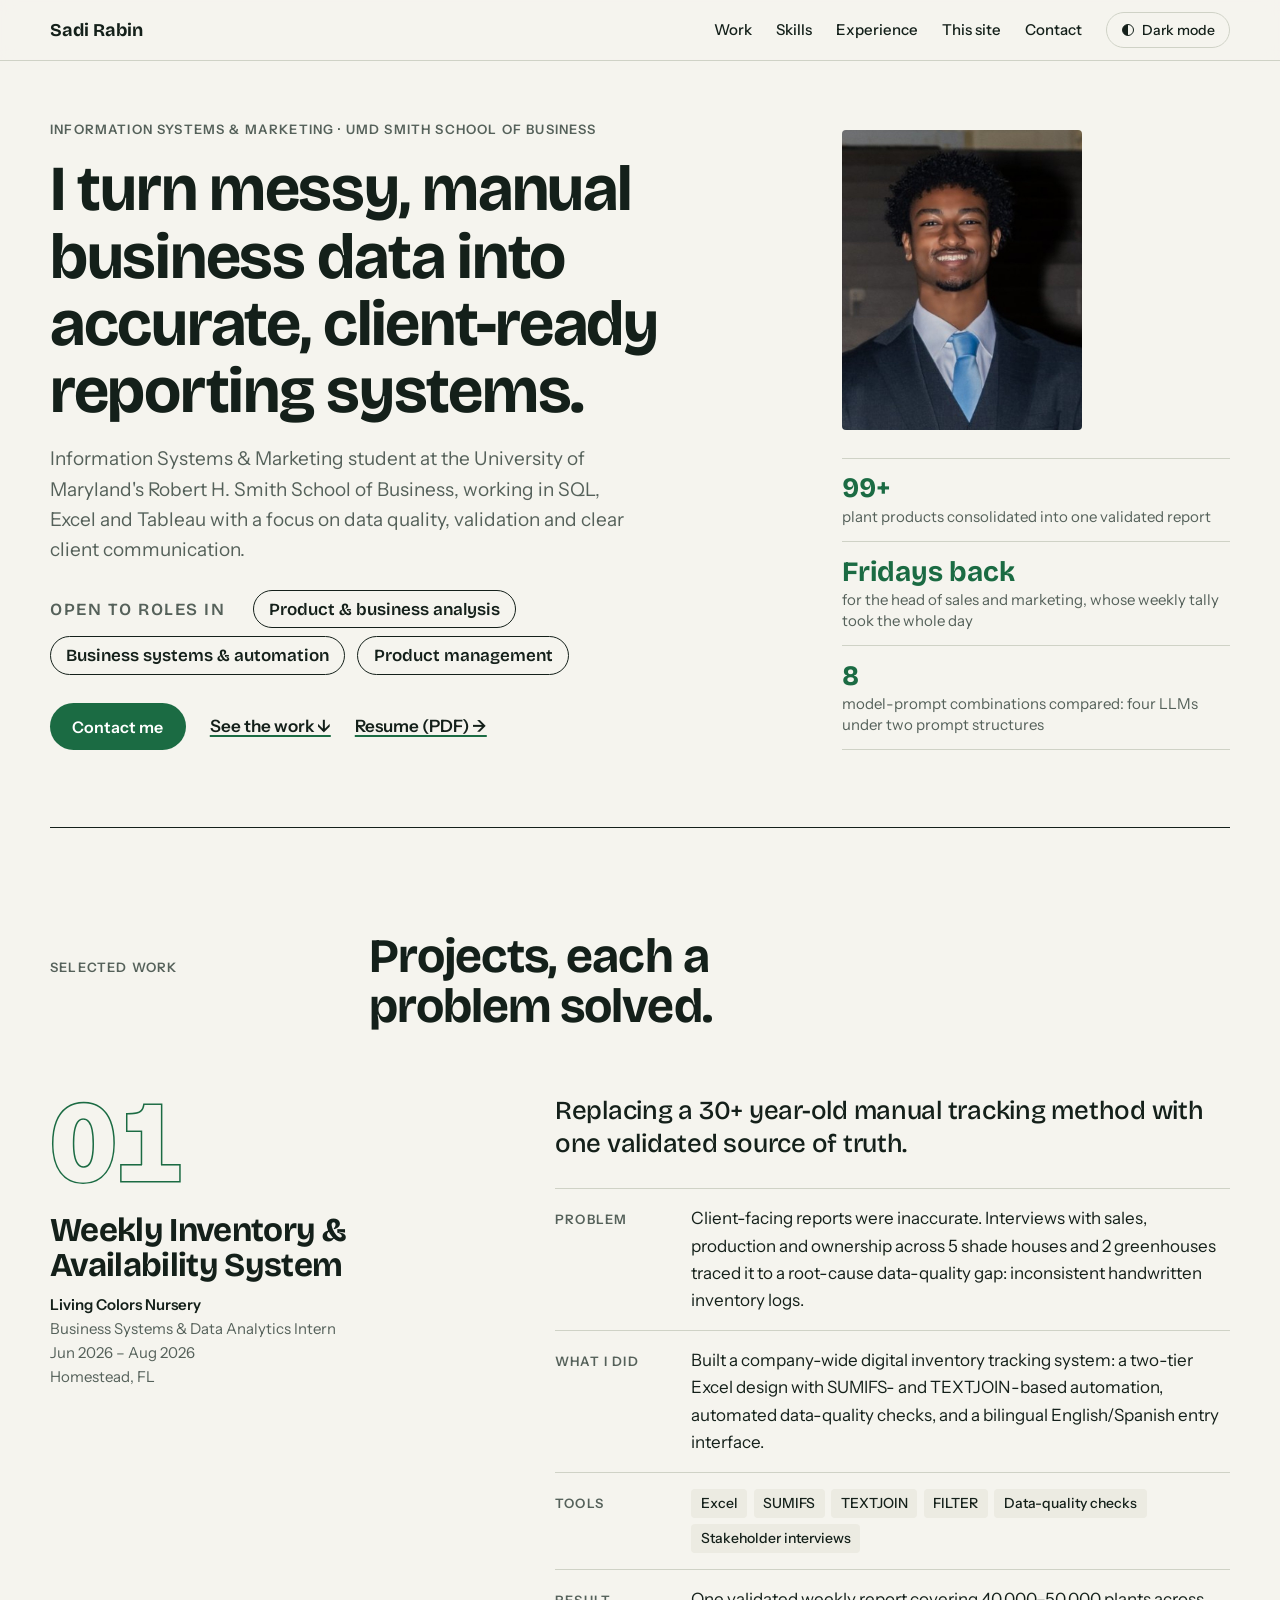
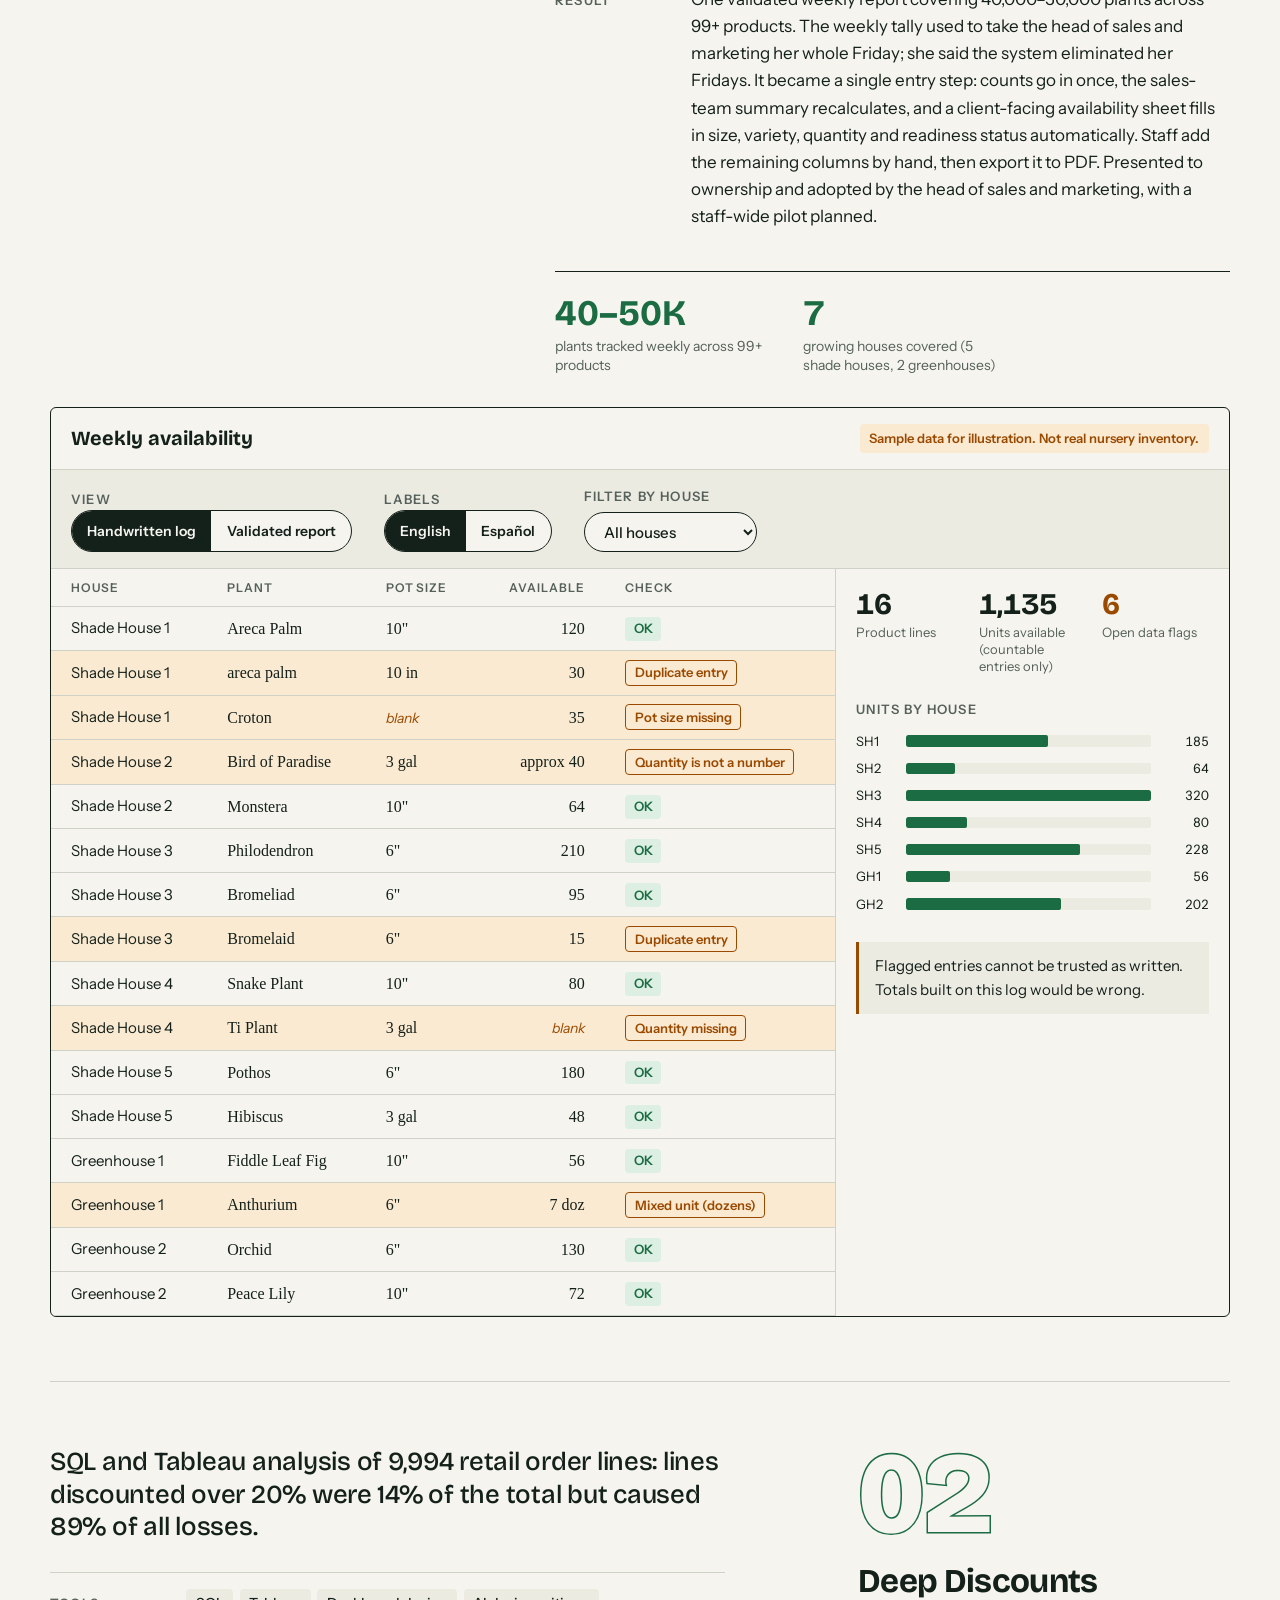
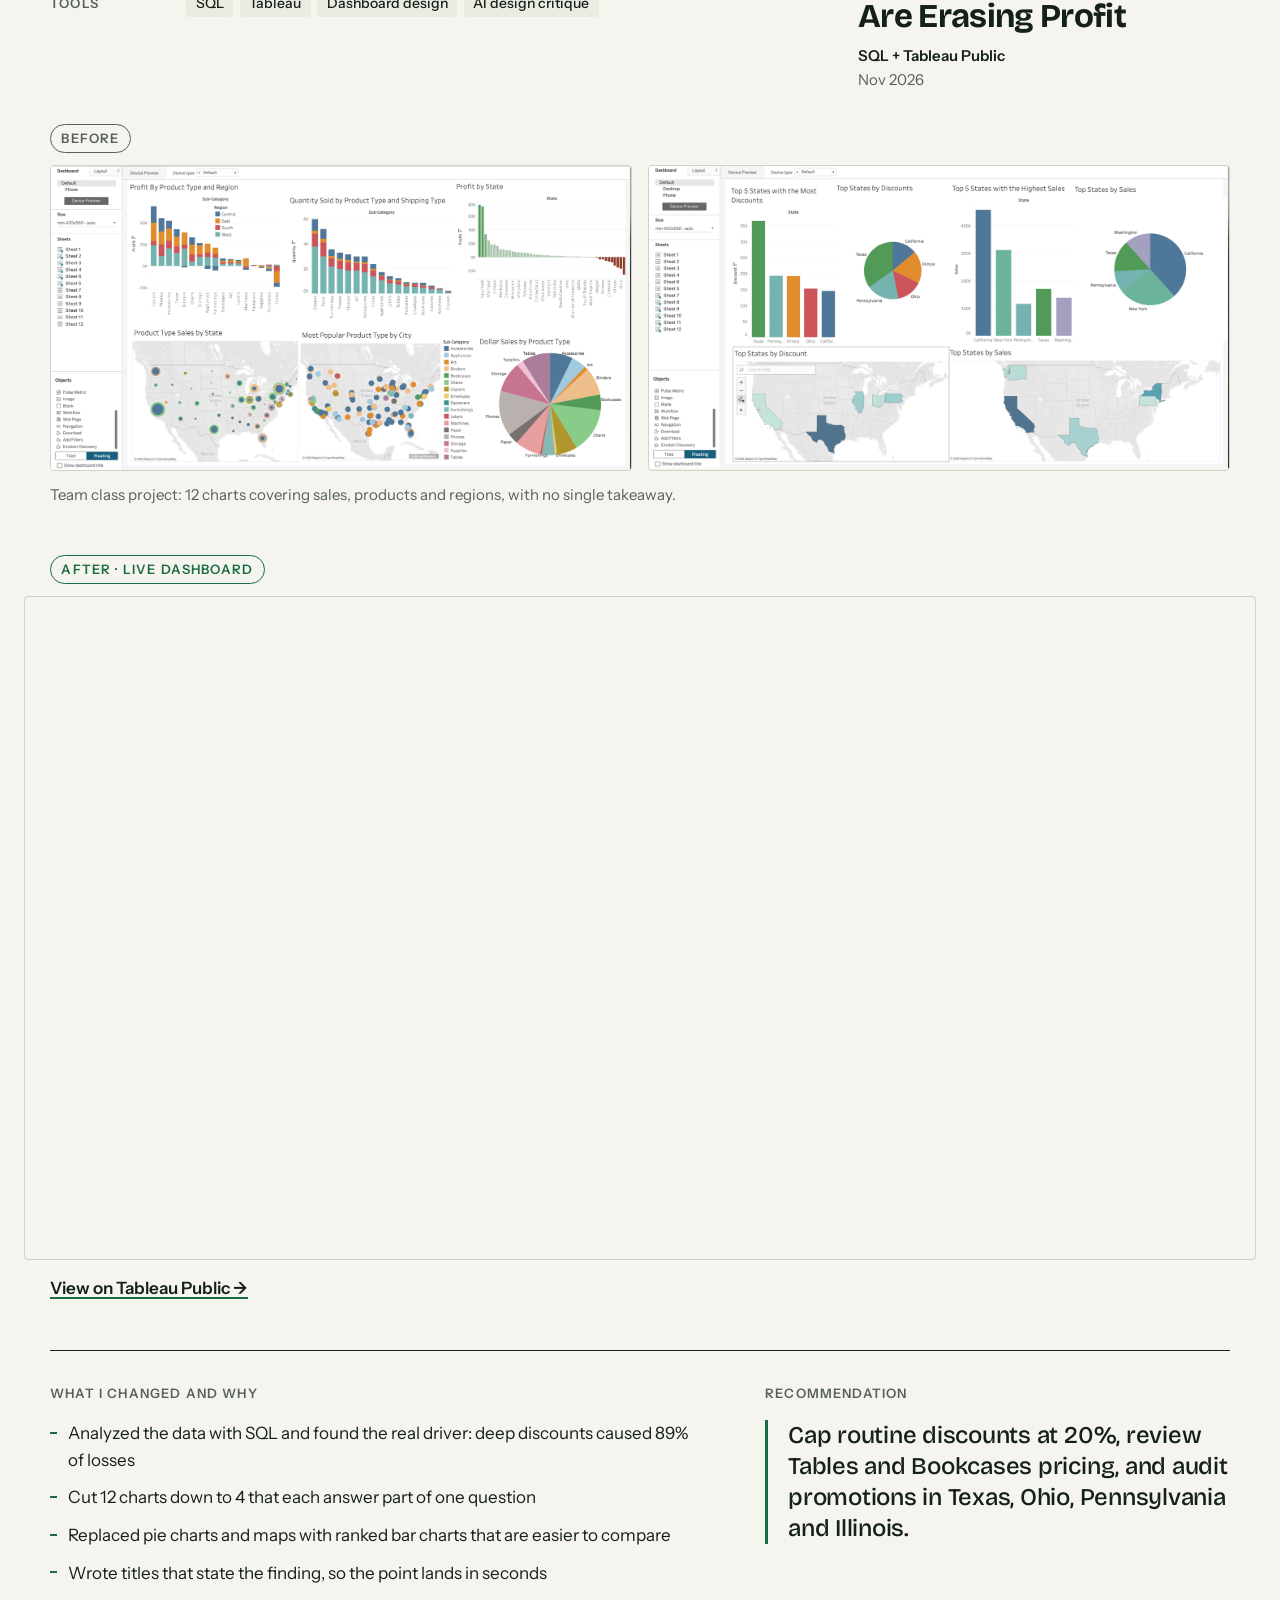
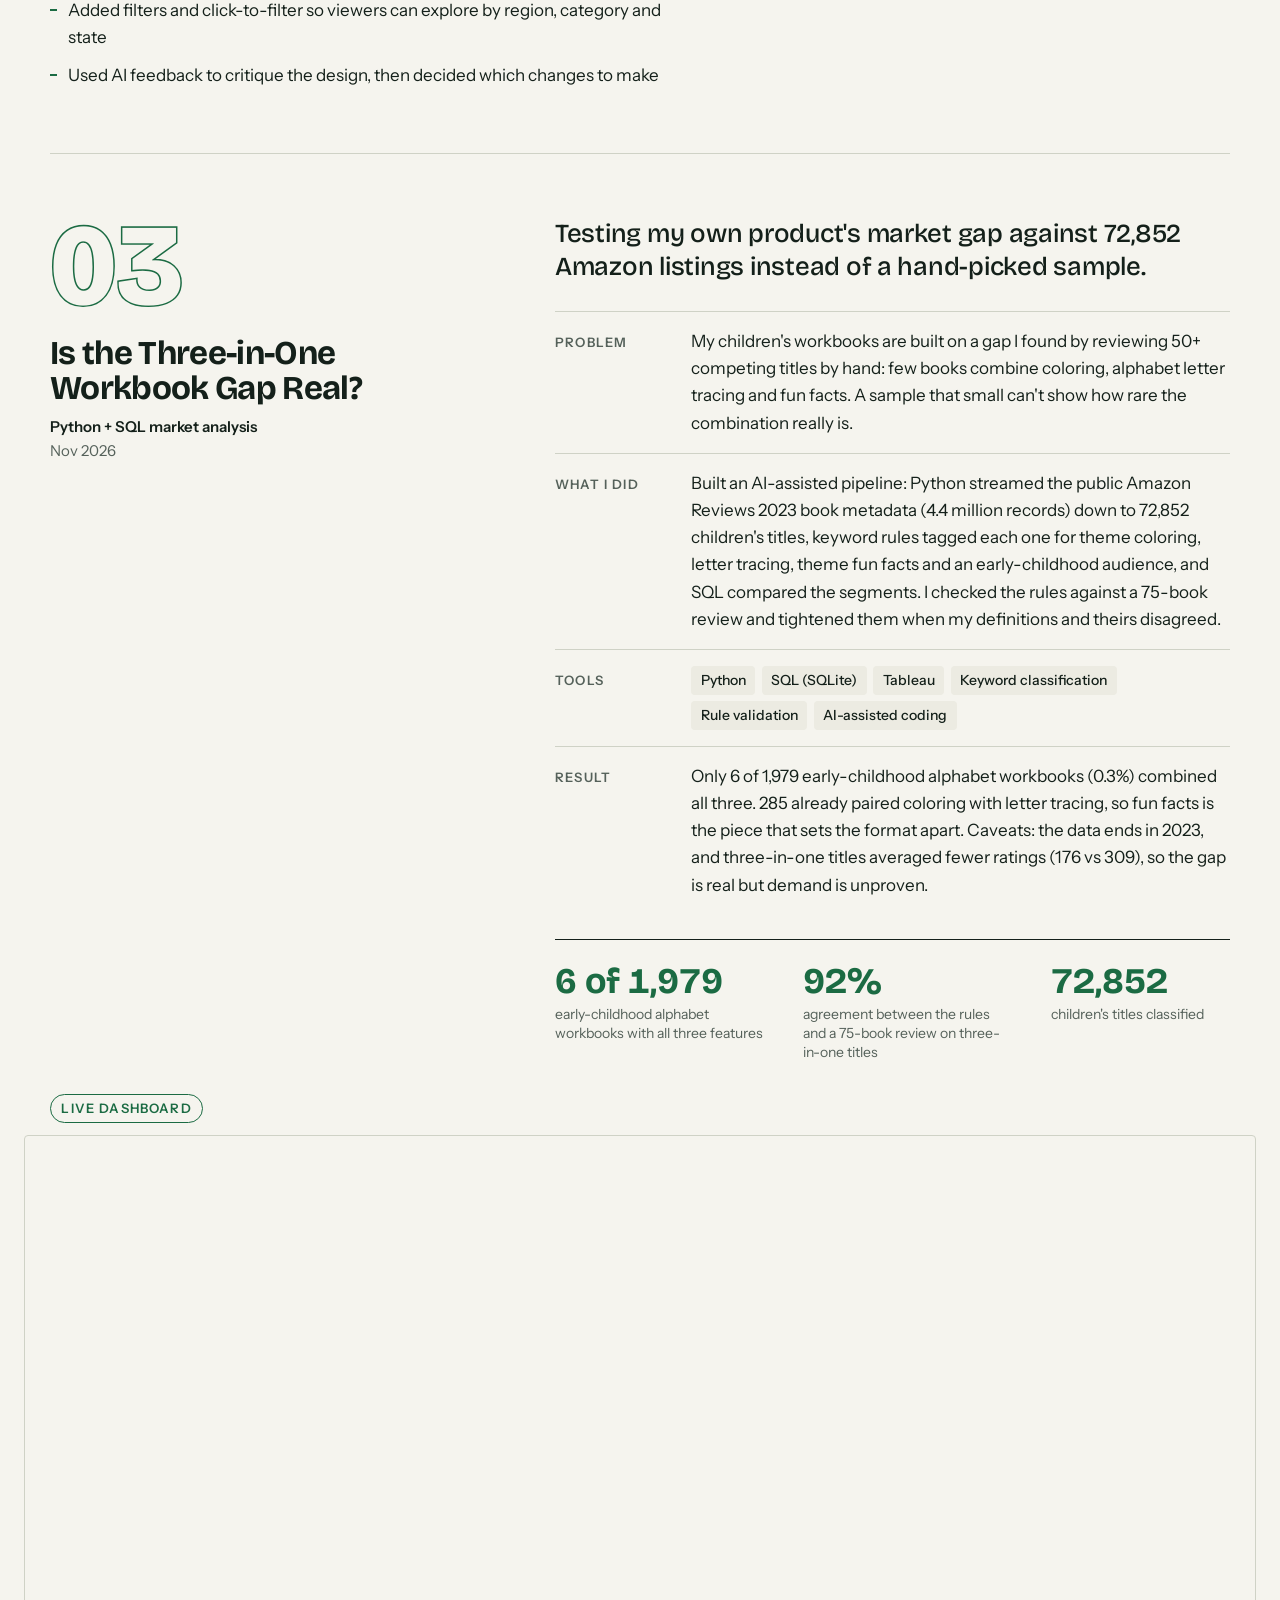
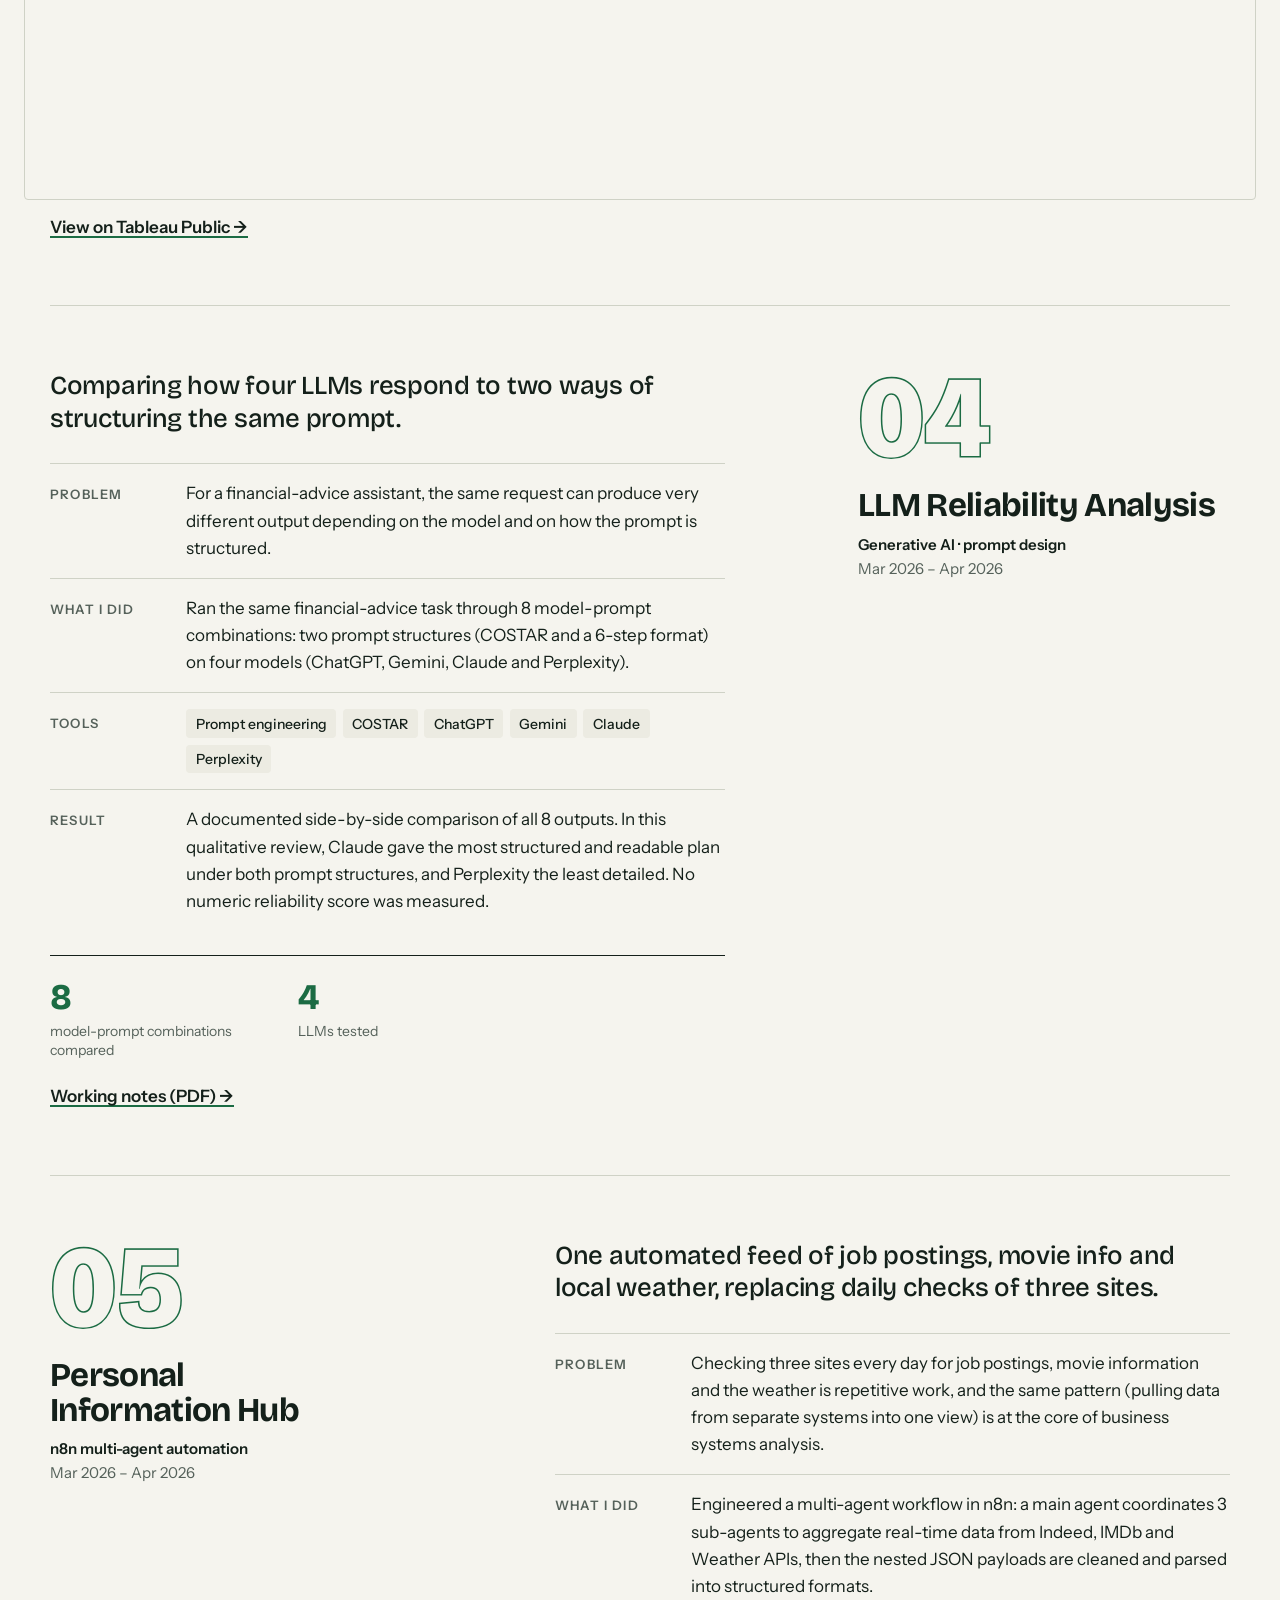
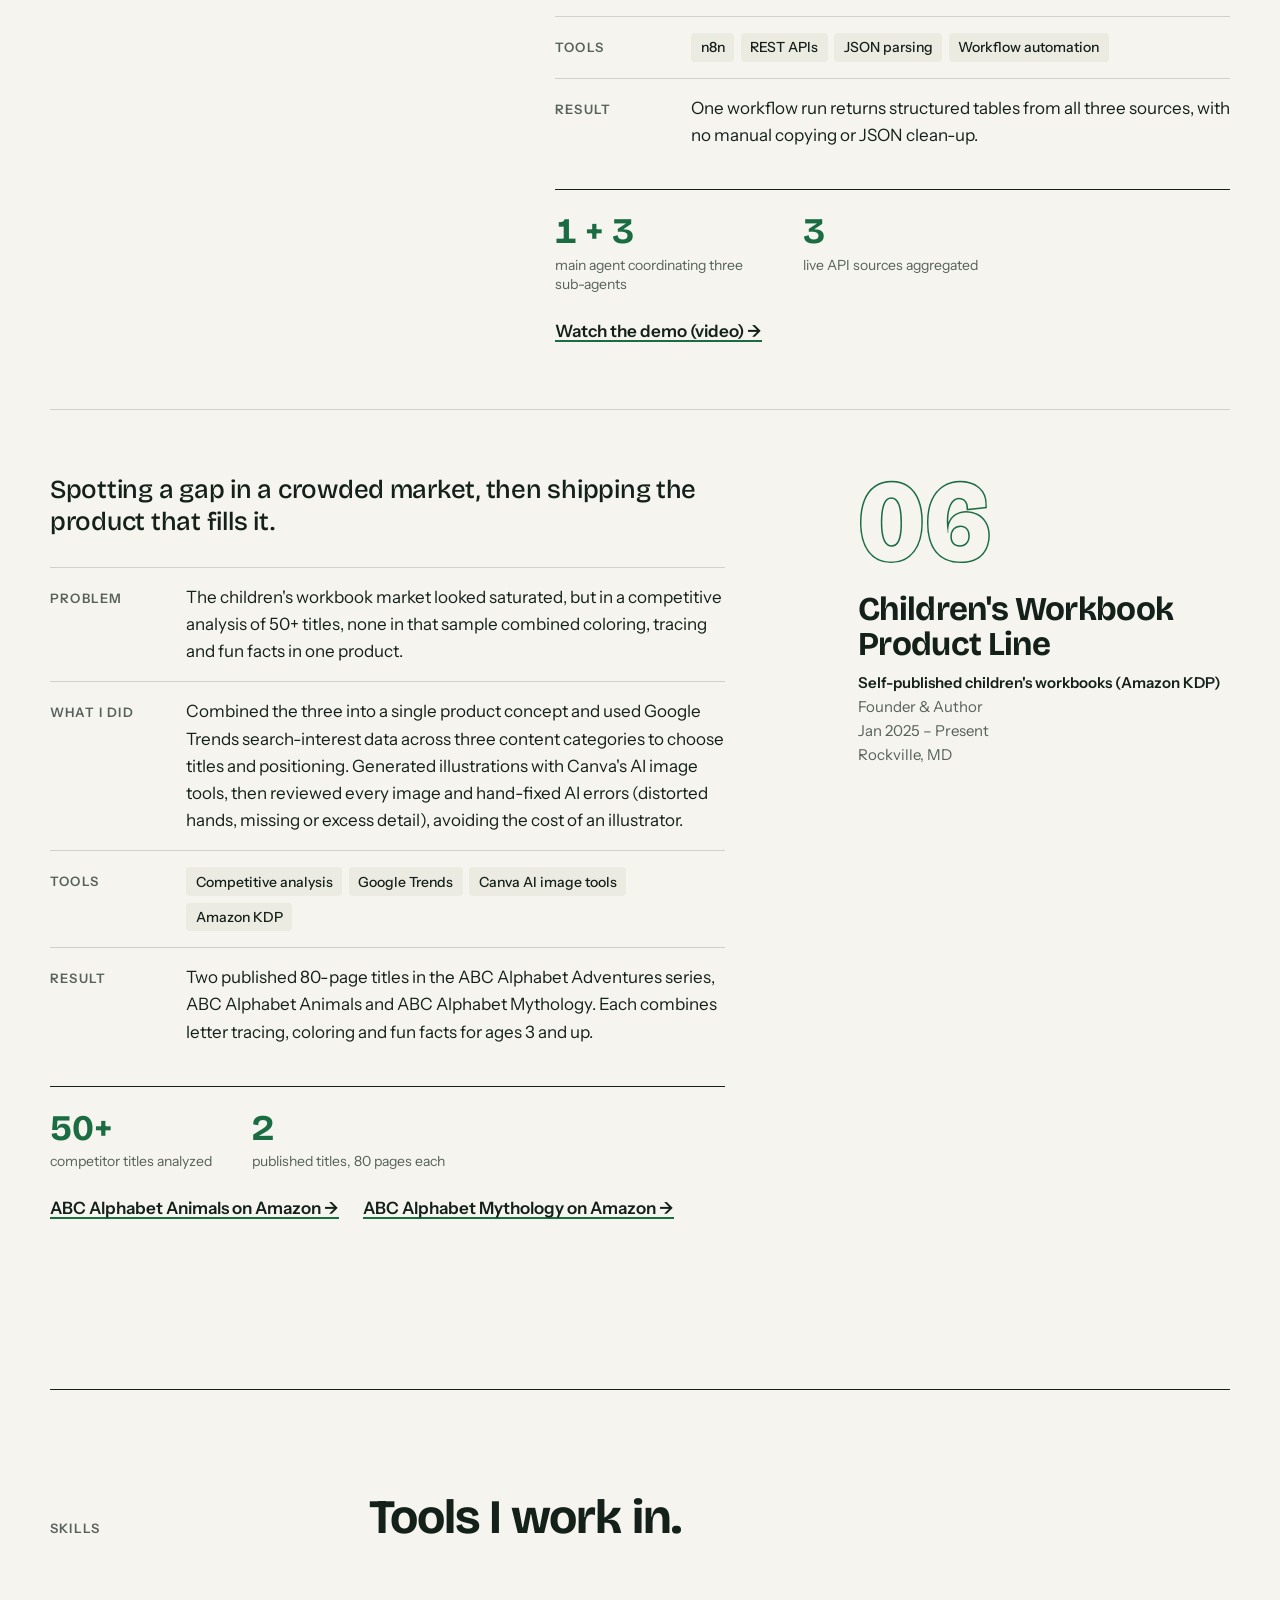
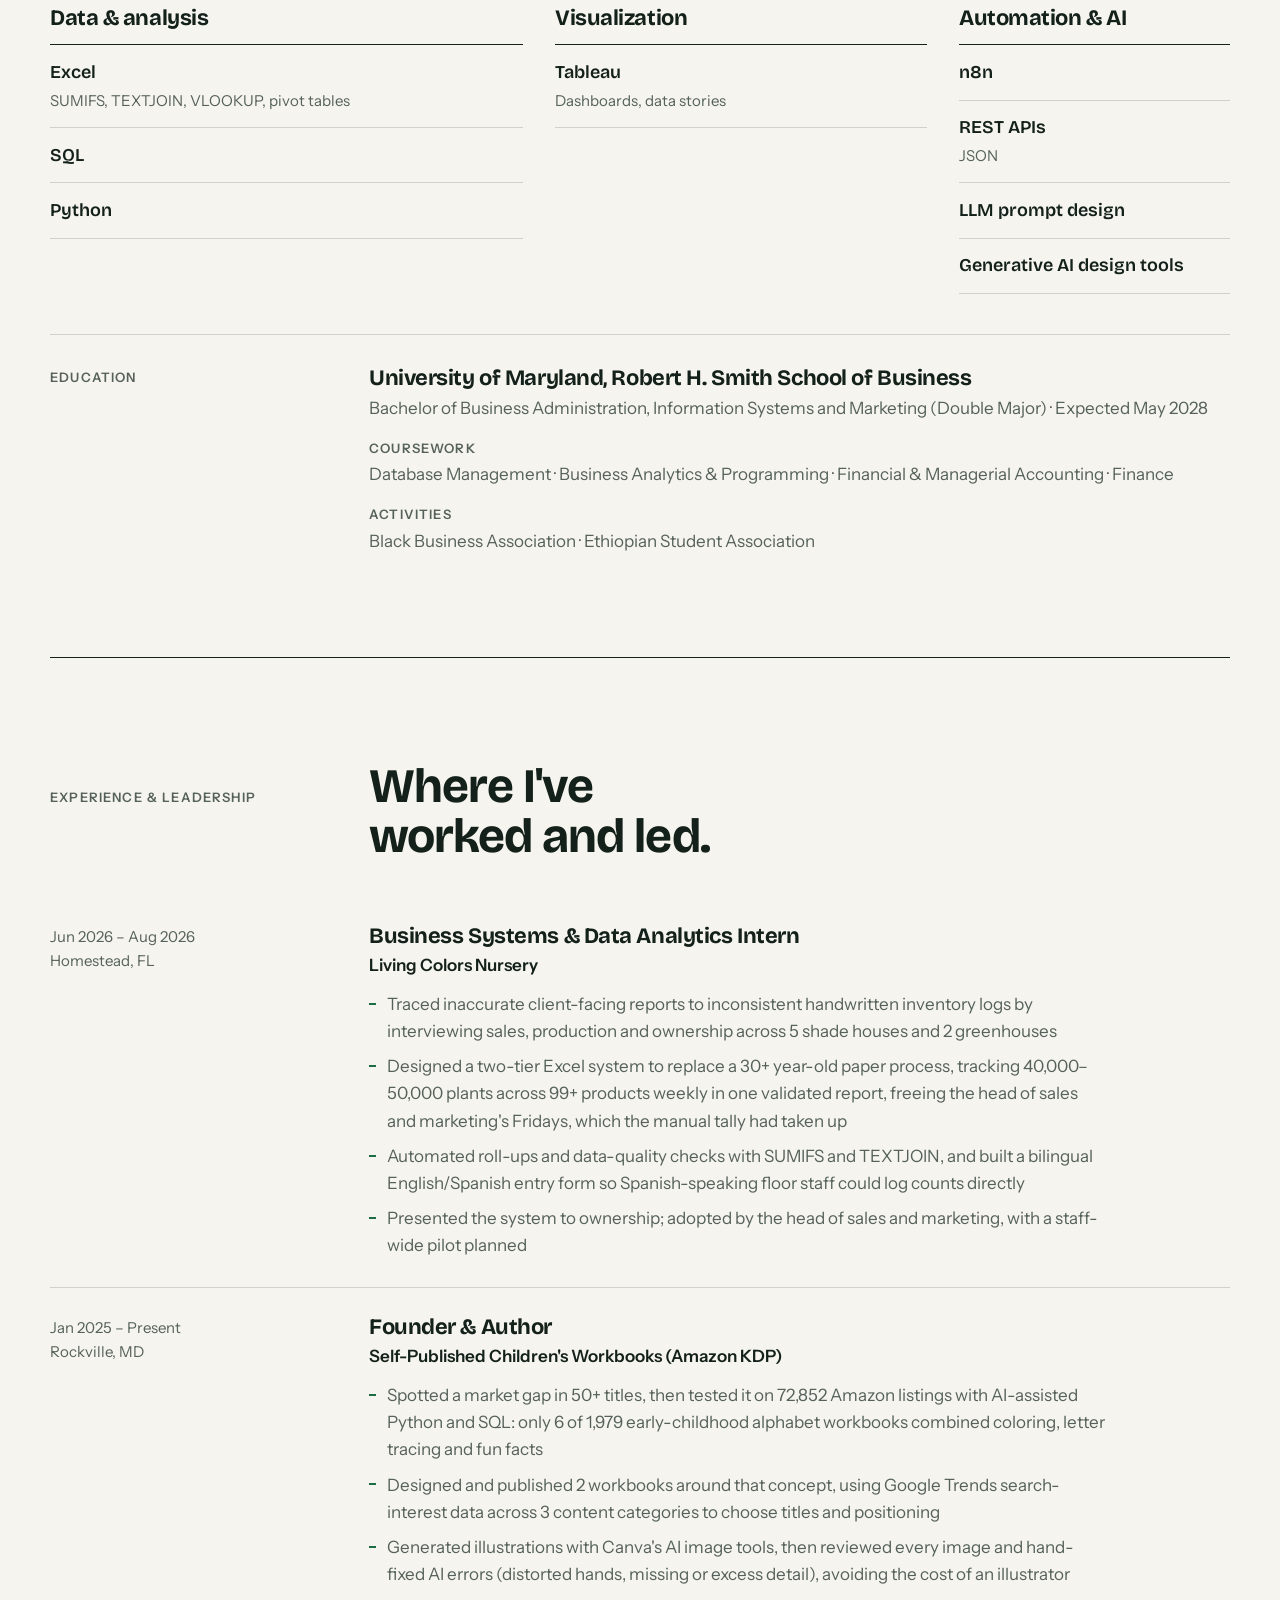
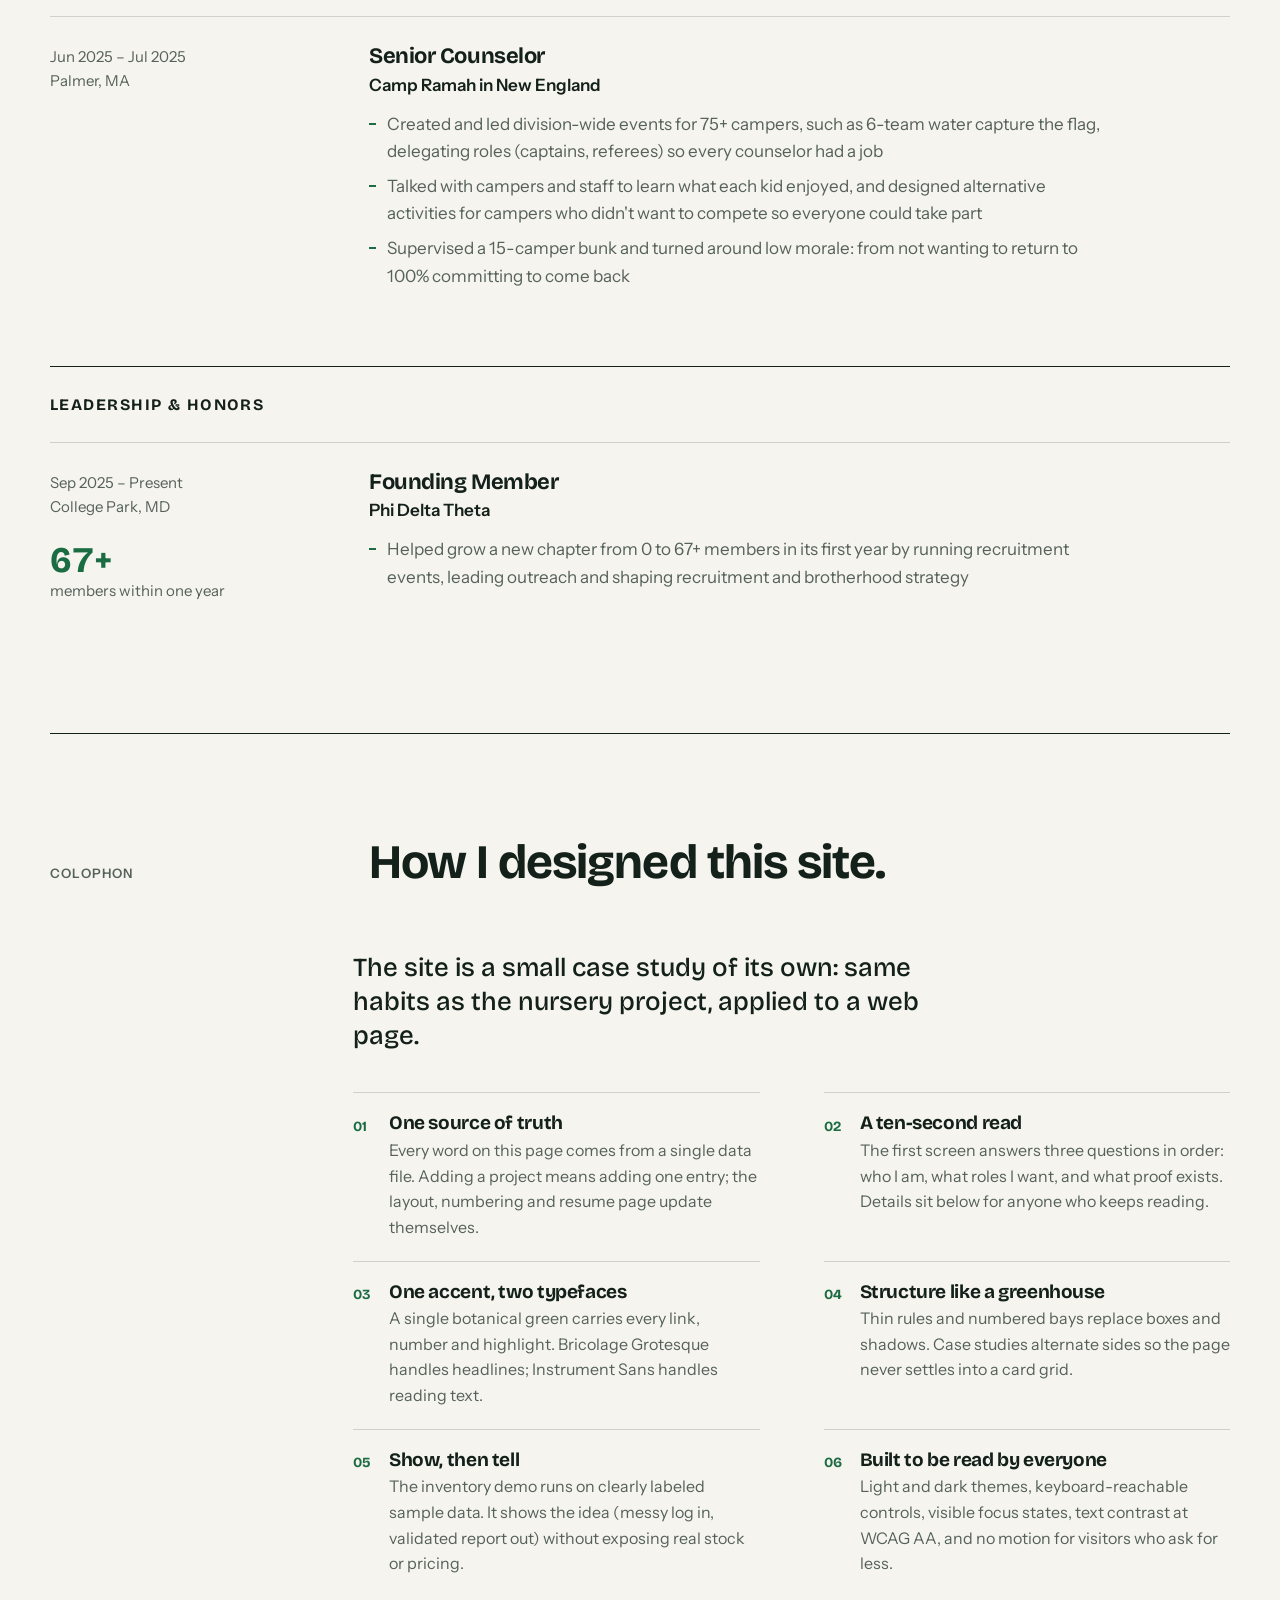
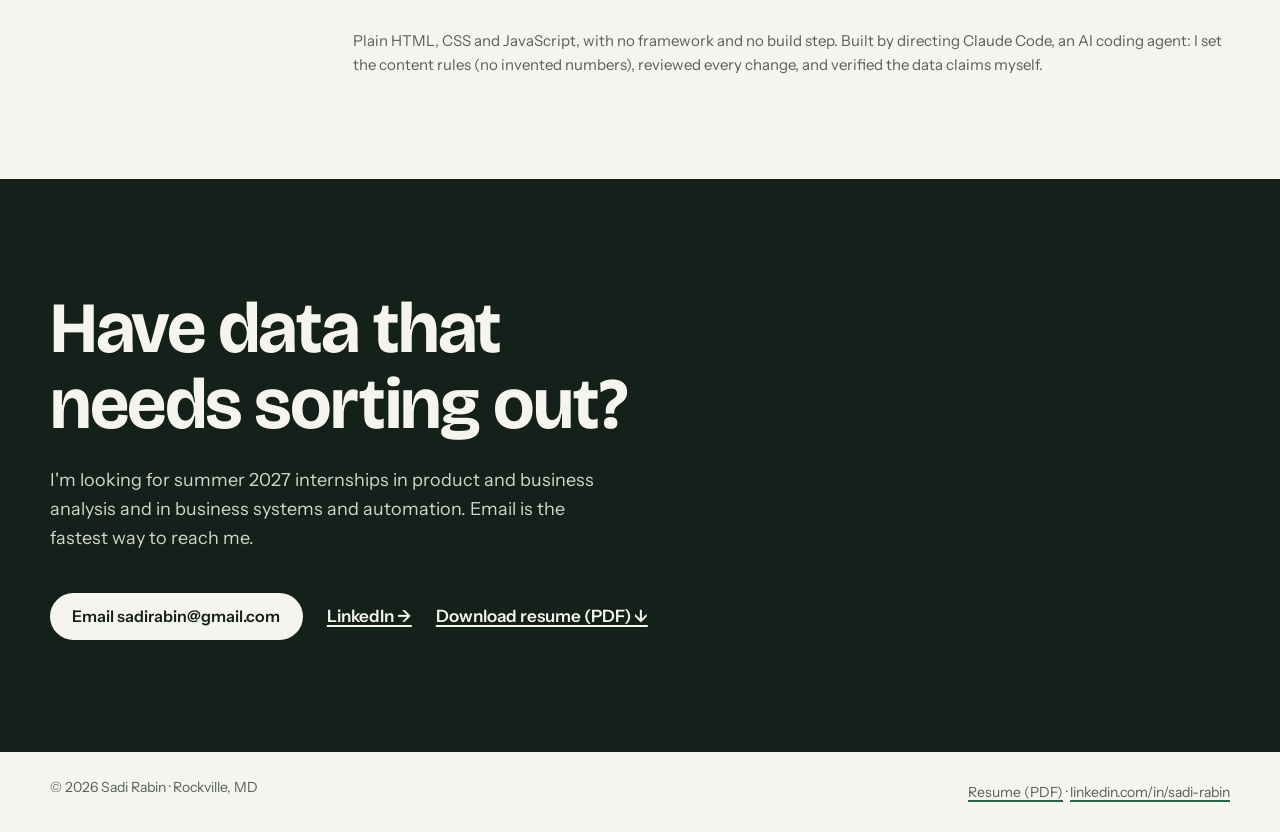
==== index.html @ 405e6c0a "Trim short trailing lines and add breathing room between sections Co-Authored-By: Claude Opus 4.6 <n" ====
<!DOCTYPE html>
<html lang="en">
<head>
<meta charset="utf-8">
<meta name="viewport" content="width=device-width, initial-scale=1">
<title>Sadi Rabin · Product and business analysis, business systems and automation</title>
<meta name="description" content="Sadi Rabin is an Information Systems & Marketing student at UMD's Smith School of Business who turns messy, manual business data into accurate, client-ready reporting systems.">
<meta name="color-scheme" content="light dark">
<meta property="og:title" content="Sadi Rabin · Portfolio">
<meta property="og:description" content="Turning messy, manual business data into accurate, client-ready reporting systems.">
<meta property="og:type" content="website">
<link rel="icon" href="data:image/svg+xml,%3Csvg xmlns='http://www.w3.org/2000/svg' viewBox='0 0 32 32'%3E%3Crect width='32' height='32' rx='6' fill='%231B6B43'/%3E%3Ctext x='16' y='22' font-family='Arial,sans-serif' font-size='16' font-weight='700' text-anchor='middle' fill='%23fff'%3ESR%3C/text%3E%3C/svg%3E">
<script>
  // Set the theme before first paint so there is no flash.
  (function () {
    var t = null;
    try { t = localStorage.getItem("theme"); } catch (e) {}
    if (!t) t = matchMedia("(prefers-color-scheme: dark)").matches ? "dark" : "light";
    document.documentElement.dataset.theme = t;
  })();
</script>
<link rel="preconnect" href="https://fonts.googleapis.com">
<link rel="preconnect" href="https://fonts.gstatic.com" crossorigin>
<link rel="stylesheet" href="https://fonts.googleapis.com/css2?family=Bricolage+Grotesque:opsz,wght@12..96,500..800&family=Instrument+Sans:ital,wght@0,400..700;1,400&display=swap">
<link rel="stylesheet" href="styles.css?v=20261116e">
</head>
<body>
<a class="skip" href="#main">Skip to content</a>

<header class="site-header">
  <div class="wrap header-row">
    <a class="brand" href="#top" id="brand"></a>
    <nav aria-label="Sections">
      <ul class="nav-links">
        <li><a href="#work">Work</a></li>
        <li><a href="#skills">Skills</a></li>
        <li><a href="#experience">Experience</a></li>
        <li><a href="#design">This site</a></li>
        <li><a href="#contact">Contact</a></li>
      </ul>
    </nav>
    <button class="theme-toggle" id="themeToggle" type="button" aria-pressed="false">
      <span class="theme-dot" aria-hidden="true"></span><span id="themeLabel">Dark mode</span>
    </button>
  </div>
</header>

<main id="main">
  <span id="top"></span>
  <section class="hero wrap" id="hero" aria-labelledby="hero-h"></section>

  <section class="wrap section" id="work" aria-labelledby="work-h">
    <div class="section-head">
      <p class="kicker">Selected work</p>
      <h2 id="work-h">Projects, each a problem solved.</h2>
    </div>
    <div id="projects"></div>
  </section>

  <section class="wrap section" id="skills" aria-labelledby="skills-h">
    <div class="section-head">
      <p class="kicker">Skills</p>
      <h2 id="skills-h">Tools I work in.</h2>
    </div>
    <div class="skills" id="skillsBody"></div>
  </section>

  <section class="wrap section" id="experience" aria-labelledby="exp-h">
    <div class="section-head">
      <p class="kicker">Experience &amp; leadership</p>
      <h2 id="exp-h">Where I've worked and led.</h2>
    </div>
    <div id="experienceBody"></div>
  </section>

  <section class="wrap section" id="design" aria-labelledby="design-h">
    <div class="section-head">
      <p class="kicker">Colophon</p>
      <h2 id="design-h">How I designed this site.</h2>
    </div>
    <div id="designBody"></div>
  </section>

  <section class="contact" id="contact" aria-labelledby="contact-h">
    <div class="wrap" id="contactBody"></div>
  </section>
</main>

<footer class="wrap site-footer" id="footer"></footer>

<noscript><p class="wrap" style="padding:2rem 0">This site needs JavaScript to display its content. You can reach Sadi Rabin at sadirabin@gmail.com.</p></noscript>

<script src="data.js?v=20261116e"></script>
<script src="app.js?v=20261116e"></script>
</body>
</html>
---- styles.css ----
/* Greenhouse — off-white, deep ink, one botanical green. */
:root {
  --bg: #f5f4ee;
  --bg-2: #ecebe2;
  --ink: #14201a;
  --muted: #55615a;
  --rule: #cfd2c6;
  --accent: #1b6b43;
  --accent-ink: #ffffff;
  --flag: #9a4a00;
  --flag-bg: #fbead2;
  --ok-bg: #dcefe2;
  --display: "Bricolage Grotesque", "Helvetica Neue", Arial, sans-serif;
  --body: "Instrument Sans", "Helvetica Neue", Arial, sans-serif;
  --wrap: 1180px;
}
[data-theme="dark"] {
  --bg: #0e1411;
  --bg-2: #151d19;
  --ink: #e8ece6;
  --muted: #a5b0a8;
  --rule: #2c3832;
  --accent: #7fd6a4;
  --accent-ink: #0b1a12;
  --flag: #ffc078;
  --flag-bg: #3a2a12;
  --ok-bg: #173224;
}

*, *::before, *::after { box-sizing: border-box; }
html { scroll-behavior: smooth; scroll-padding-top: 5rem; -webkit-text-size-adjust: 100%; }
body {
  margin: 0; background: var(--bg); color: var(--ink);
  font: 400 1.0625rem/1.6 var(--body);
  -webkit-font-smoothing: antialiased;
}
h1, h2, h3, h4, p, ul, ol, dl, dd, figure { margin: 0; }
ul, ol { padding: 0; list-style: none; }
a { color: inherit; text-decoration-color: var(--accent); text-decoration-thickness: 2px; text-underline-offset: 0.2em; }
a:hover { color: var(--accent); }
:focus-visible { outline: 3px solid var(--accent); outline-offset: 3px; border-radius: 2px; }
.wrap { width: min(100% - 2.5rem, var(--wrap)); margin-inline: auto; }
.skip { position: absolute; left: -999px; top: 0; background: var(--accent); color: var(--accent-ink); padding: .6rem 1rem; z-index: 20; }
.skip:focus { left: 1rem; top: 1rem; }

h1, h2, h3 { font-family: var(--display); font-weight: 700; letter-spacing: -0.02em; line-height: 1.05; text-wrap: balance; }
.kicker, .label {
  font-size: .8125rem; font-weight: 600; letter-spacing: .09em; text-transform: uppercase; color: var(--muted);
}
.num { font-family: var(--display); font-variant-numeric: tabular-nums; }
mark.ph { background: var(--flag-bg); color: var(--flag); padding: .05em .35em; border-radius: 3px; font-weight: 600; font-size: .9em; }

/* ---------- Header ---------- */
.site-header { position: sticky; top: 0; z-index: 10; background: color-mix(in srgb, var(--bg) 92%, transparent); backdrop-filter: blur(8px); border-bottom: 1px solid var(--rule); }
.header-row { display: flex; align-items: center; gap: 1.5rem; min-height: 3.75rem; }
.brand { font-family: var(--display); font-weight: 700; font-size: 1.125rem; text-decoration: none; margin-right: auto; white-space: nowrap; }
.nav-links { display: flex; gap: 1.5rem; }
.nav-links a { text-decoration: none; font-size: .9375rem; font-weight: 500; padding: .75rem 0; display: inline-block; }
.nav-links a:hover { text-decoration: underline; }
.theme-toggle {
  display: inline-flex; align-items: center; gap: .5rem; font: 500 .875rem var(--body);
  color: var(--ink); background: transparent; border: 1px solid var(--rule); border-radius: 999px;
  padding: .5rem .9rem; cursor: pointer; white-space: nowrap;
}
.theme-toggle:hover { border-color: var(--ink); }
.theme-dot { width: .75rem; height: .75rem; border-radius: 50%; background: linear-gradient(90deg, var(--ink) 50%, transparent 50%); border: 1.5px solid var(--ink); }

/* ---------- Hero ---------- */
.hero { display: grid; grid-template-columns: minmax(0, 7.5fr) minmax(0, 4fr); gap: 3rem 4rem; padding-block: clamp(2.25rem, 4.5vw, 4rem) clamp(3rem, 6vw, 5rem); align-items: end; }
.hero h1 { font-size: clamp(2.25rem, 5vw, 4.125rem); font-weight: 700; margin-block: 1rem 1.25rem; }
.hero h1 em { font-style: normal; color: var(--accent); }
.hero .intro { font-size: 1.1875rem; max-width: 36rem; color: var(--muted); }
.roles { display: flex; flex-wrap: wrap; align-items: baseline; gap: .5rem .75rem; margin-top: 1.5rem; }
.roles li { font-family: var(--display); font-weight: 600; font-size: 1.0625rem; border: 1.5px solid var(--ink); border-radius: 999px; padding: .3rem .95rem; }
.cta-row { display: flex; flex-wrap: wrap; gap: .75rem 1.5rem; align-items: center; margin-top: 1.75rem; }
.btn {
  display: inline-flex; align-items: center; gap: .5rem; background: var(--accent); color: var(--accent-ink);
  font: 600 1rem var(--body); text-decoration: none; padding: .85rem 1.4rem; border-radius: 999px; border: 0; cursor: pointer;
}
.btn:hover { color: var(--accent-ink); filter: brightness(1.12); }
.link-arrow { font-weight: 600; }
.hero-side { display: grid; gap: 1.75rem; }
.portrait { width: min(100%, 15rem); aspect-ratio: 4 / 5; object-fit: cover; object-position: 50% 30%; border-radius: 4px; display: block; }
.portrait-ph {
  width: min(100%, 15rem); aspect-ratio: 4 / 5; border: 1.5px dashed var(--muted); border-radius: 4px;
  display: grid; place-content: center; text-align: center; padding: 1rem; gap: .4rem; font-size: .875rem; color: var(--muted);
}
.proof li { display: grid; grid-template-columns: 1fr; gap: .1rem; padding-block: .9rem; border-top: 1px solid var(--rule); }
.proof li:last-child { border-bottom: 1px solid var(--rule); }
.proof .num { font-size: 1.75rem; font-weight: 700; line-height: 1.1; color: var(--accent); }
.proof span:last-child { font-size: .9375rem; color: var(--muted); line-height: 1.4; }

/* ---------- Sections ---------- */
.section { padding-block: clamp(3.5rem, 8vw, 6.5rem); border-top: 1px solid var(--ink); }
.section-head { display: grid; grid-template-columns: minmax(0, 3fr) minmax(0, 9fr); gap: 1rem 2rem; margin-bottom: clamp(2.5rem, 5vw, 4rem); align-items: baseline; }
.section-head h2 { font-size: clamp(1.875rem, 4vw, 3rem); max-width: 18ch; }

/* ---------- Case studies ---------- */
.case { display: grid; grid-template-columns: repeat(12, minmax(0, 1fr)); gap: 2rem 2rem; padding-block: clamp(2.5rem, 5vw, 4rem); border-top: 1px solid var(--rule); }
.case:first-child { border-top: 0; padding-top: 0; }
.case-id { grid-column: 1 / span 4; }
.case-body { grid-column: 6 / span 7; }
.case:nth-child(even) .case-id { grid-column: 9 / span 4; order: 2; }
.case:nth-child(even) .case-body { grid-column: 1 / span 7; order: 1; }
.case-no::before { content: attr(data-n); }
.site-footer a { display: inline-block; padding-block: .3rem; }
.case-no { font-size: clamp(4rem, 9vw, 7.5rem); font-weight: 800; line-height: .85; color: var(--bg); -webkit-text-stroke: 3px var(--accent); paint-order: stroke fill; display: block; margin-bottom: 1.25rem; }
.case-id h3 { font-size: clamp(1.5rem, 2.6vw, 2.125rem); margin-bottom: .6rem; }
.case-meta { color: var(--muted); font-size: .9375rem; }
.case-meta strong { color: var(--ink); font-weight: 600; }
.case-summary { font-family: var(--display); font-weight: 500; font-size: clamp(1.25rem, 2.2vw, 1.625rem); line-height: 1.25; letter-spacing: -0.01em; margin-bottom: 1.75rem; }
.steps > div { display: grid; grid-template-columns: 7.5rem minmax(0, 1fr); gap: 1rem; padding-block: 1rem; border-top: 1px solid var(--rule); }
.steps dt { padding-top: .25rem; }
.tools { display: flex; flex-wrap: wrap; gap: .4rem; }
.tools li { font-size: .875rem; font-weight: 500; background: var(--bg-2); border-radius: 4px; padding: .2rem .6rem; }
.case-stats { display: flex; flex-wrap: wrap; gap: 1.25rem 2.5rem; margin-top: 1.5rem; padding-top: 1.5rem; border-top: 1px solid var(--ink); }
.case-stats li { max-width: 13rem; }
.case-stats .num { display: block; font-size: 2.25rem; font-weight: 700; line-height: 1; color: var(--accent); margin-bottom: .35rem; }
.case-stats span:last-child { font-size: .875rem; color: var(--muted); line-height: 1.35; display: block; }
.case-links { display: flex; flex-wrap: wrap; gap: .5rem 1.5rem; margin-top: 1.5rem; }
.case-demo { grid-column: 1 / -1; order: 3; }

/* ---------- Before / after showcase ---------- */
.showcase { display: grid; gap: clamp(2rem, 4vw, 3rem); }
.ba-tag { display: inline-block; margin-bottom: .75rem; padding: .2rem .65rem; border: 1.5px solid var(--muted); border-radius: 999px; }
.ba-tag.ba-after { border-color: var(--accent); color: var(--accent); }
.ba-imgs { display: grid; grid-template-columns: repeat(2, minmax(0, 1fr)); gap: 1rem; }
.ba-imgs a { display: block; border: 1px solid var(--rule); border-radius: 4px; overflow: hidden; }
.ba-imgs img { display: block; width: 100%; height: auto; filter: saturate(.7); transition: filter .2s; }
.ba-imgs a:hover img { filter: none; }
.ba figcaption { margin-top: .75rem; font-size: .9375rem; color: var(--muted); max-width: 46rem; }
/* Break out of the 1180px column so the dashboard's top number row has room (it needs ~1260px). */
.embed { --embed-w: min(100vw - 3rem, 1462px); width: var(--embed-w); margin-inline: calc((100% - var(--embed-w)) / 2);
  position: relative; aspect-ratio: 1270 / 685; border: 1px solid var(--rule); border-radius: 4px; overflow: hidden; }
/* The dashboard is drawn at 1270 x 685 (the size it was designed to be seen at) and
   scaled to fit the space, so it looks the same on every screen. app.js sets --scale. */
.embed iframe { position: absolute; top: 0; left: 0; width: 1270px; height: 685px; border: 0;
  transform-origin: 0 0; transform: scale(var(--scale, 1)); }
.ba .case-links { margin-top: .9rem; }
.ba-notes { display: grid; grid-template-columns: minmax(0, 7fr) minmax(0, 5fr); gap: 2rem 4rem; padding-top: 2rem; border-top: 1px solid var(--ink); }
.ba-notes h4 { margin-bottom: 1rem; }
.changes { display: grid; gap: .65rem; }
.changes li { padding-left: 1.1rem; position: relative; }
.changes li::before { content: ""; position: absolute; left: 0; top: .7em; width: .45rem; height: 2px; background: var(--accent); }
.reco { font-family: var(--display); font-weight: 500; font-size: clamp(1.25rem, 2vw, 1.5rem); line-height: 1.3; letter-spacing: -0.01em; padding-left: 1.25rem; border-left: 3px solid var(--accent); }

/* ---------- Inventory demo ---------- */
.demo { border: 1.5px solid var(--ink); border-radius: 6px; background: var(--bg); overflow: hidden; }
.demo-top { display: flex; flex-wrap: wrap; gap: .75rem 2rem; justify-content: space-between; align-items: center; padding: 1rem 1.25rem; border-bottom: 1px solid var(--rule); }
.demo-top h4 { font: 700 1.25rem var(--display); }
.sample-tag { font-size: .8125rem; font-weight: 600; color: var(--flag); background: var(--flag-bg); padding: .25rem .6rem; border-radius: 4px; }
.demo-controls { display: flex; flex-wrap: wrap; gap: 1rem 2rem; padding: 1rem 1.25rem; border-bottom: 1px solid var(--rule); background: var(--bg-2); align-items: end; }
.ctl { display: grid; gap: .35rem; border: 0; padding: 0; margin: 0; min-width: 0; }
.ctl legend, .ctl label.label { padding: 0; }
.seg { display: inline-flex; border: 1.5px solid var(--ink); border-radius: 999px; overflow: hidden; background: var(--bg); }
.seg button { font: 600 .875rem var(--body); color: var(--ink); background: transparent; border: 0; padding: .5rem .95rem; cursor: pointer; min-height: 2.5rem; }
.seg button[aria-pressed="true"] { background: var(--ink); color: var(--bg); }
.seg button:focus-visible { outline-offset: -3px; }
.demo select { font: 500 .9375rem var(--body); color: var(--ink); background: var(--bg); border: 1.5px solid var(--ink); border-radius: 999px; padding: .5rem 2rem .5rem .95rem; min-height: 2.5rem; }
.demo-grid { display: grid; grid-template-columns: minmax(0, 8fr) minmax(0, 4fr); }
.demo-table-wrap { overflow-x: auto; border-right: 1px solid var(--rule); }
.demo table { width: 100%; border-collapse: collapse; font-size: .9375rem; }
.demo th, .demo td { text-align: left; padding: .55rem 1.25rem; border-bottom: 1px solid var(--rule); white-space: nowrap; }
.demo th { font-size: .75rem; letter-spacing: .08em; text-transform: uppercase; color: var(--muted); font-weight: 600; }
.demo td.q, .demo th.q { text-align: right; font-variant-numeric: tabular-nums; }
.demo tr.flagged td { background: var(--flag-bg); }
.demo.is-raw td.p, .demo.is-raw td.s, .demo.is-raw td.q { font-family: "Bradley Hand", "Segoe Print", "Comic Sans MS", cursive; font-size: 1rem; }
.chip { display: inline-block; font-size: .8125rem; font-weight: 600; padding: .1rem .55rem; border-radius: 4px; }
.chip.ok { background: var(--ok-bg); color: var(--accent); }
.chip.bad { color: var(--flag); border: 1px solid currentColor; }
.blank { color: var(--flag); font-style: italic; font-family: var(--body); font-size: .875rem; }
.demo-side { padding: 1.25rem; display: grid; gap: 1.5rem; align-content: start; }
.tiles { display: grid; grid-template-columns: repeat(3, minmax(0, 1fr)); gap: 1rem; }
.tile .num { font-size: 1.875rem; font-weight: 700; line-height: 1; display: block; }
.tile.warn .num { color: var(--flag); }
.tile.good .num { color: var(--accent); }
.tile span:last-child { font-size: .8125rem; color: var(--muted); line-height: 1.3; display: block; margin-top: .3rem; }
.bars li { display: grid; grid-template-columns: 2.5rem minmax(0, 1fr) 3rem; gap: .6rem; align-items: center; font-size: .8125rem; padding-block: .2rem; }
.bars .track { height: .7rem; background: var(--bg-2); border-radius: 2px; overflow: hidden; }
.bars .fill { height: 100%; background: var(--accent); border-radius: 2px; transition: width .35s ease; }
.bars .v { text-align: right; font-variant-numeric: tabular-nums; }
.demo-note { font-size: .9375rem; padding: .75rem 1rem; border-left: 3px solid var(--accent); background: var(--bg-2); }
.demo.is-raw .demo-note { border-left-color: var(--flag); }

/* ---------- Skills ---------- */
.skills { display: grid; grid-template-columns: repeat(12, minmax(0, 1fr)); gap: 2.5rem 2rem; }
.skill-col { grid-column: span 4; }
.skill-col:nth-child(1) { grid-column: 1 / span 5; }
.skill-col:nth-child(2) { grid-column: 6 / span 4; }
.skill-col:nth-child(3) { grid-column: 10 / span 3; }
.skill-col h3 { font-size: 1.375rem; padding-bottom: .9rem; border-bottom: 1.5px solid var(--ink); }
.skill-col li { padding-block: .8rem; border-bottom: 1px solid var(--rule); }
.skill-col strong { font-family: var(--display); font-size: 1.125rem; font-weight: 600; display: block; }
.skill-col span { color: var(--muted); font-size: .9375rem; }
.edu { grid-column: 1 / -1; display: grid; grid-template-columns: minmax(0, 3fr) minmax(0, 9fr); gap: 1rem 2rem; padding-top: 2rem; border-top: 1px solid var(--rule); }
.edu h3 { font-size: 1.375rem; margin-bottom: .3rem; }
.edu p { color: var(--muted); }
.edu .course { margin-top: .75rem; }

/* ---------- Experience ---------- */
.xp { display: grid; grid-template-columns: minmax(0, 3fr) minmax(0, 9fr); gap: .5rem 2rem; padding-block: 1.75rem; border-top: 1px solid var(--rule); }
.xp:first-child { border-top: 0; padding-top: 0; }
.xp-when { color: var(--muted); font-size: .9375rem; }
.xp h3 { font-size: 1.375rem; margin-bottom: .2rem; }
.xp .org { font-weight: 600; margin-bottom: .75rem; }
.xp ul { display: grid; gap: .5rem; max-width: 46rem; }
.xp li { padding-left: 1.1rem; position: relative; color: var(--muted); }
.xp li::before { content: ""; position: absolute; left: 0; top: .7em; width: .45rem; height: 2px; background: var(--accent); }
.subhead { font: 700 1rem var(--display); letter-spacing: .09em; text-transform: uppercase; margin: 3rem 0 1.75rem; padding-top: 1.75rem; border-top: 1.5px solid var(--ink); }
.lead-stat { font-size: 2.25rem; font-weight: 700; color: var(--accent); line-height: 1; display: block; }

/* ---------- Design notes ---------- */
.design-intro { font-family: var(--display); font-weight: 500; font-size: clamp(1.25rem, 2.2vw, 1.625rem); line-height: 1.3; max-width: 34ch; margin-bottom: 2.5rem; margin-left: calc(25% + .5rem); }
.notes { display: grid; grid-template-columns: repeat(2, minmax(0, 1fr)); gap: 0 4rem; counter-reset: n; margin-left: calc(25% + .5rem); }
.notes li { counter-increment: n; padding-block: 1.25rem; border-top: 1px solid var(--rule); display: grid; grid-template-columns: 2.25rem minmax(0, 1fr); }
.notes li::before { content: counter(n, decimal-leading-zero); font: 700 .875rem var(--display); color: var(--accent); padding-top: .3rem; }
.notes h3 { font-size: 1.1875rem; margin-bottom: .3rem; }
.notes p { color: var(--muted); font-size: 1rem; }
.stack { margin-top: 2rem; margin-left: calc(25% + .5rem); font-size: .9375rem; color: var(--muted); }

/* ---------- Contact ---------- */
.contact { background: var(--ink); color: var(--bg); padding-block: clamp(4rem, 9vw, 7rem); }
.contact h2 { font-size: clamp(2.25rem, 6vw, 4.5rem); max-width: 14ch; margin-bottom: 1.5rem; }
.contact p { max-width: 34rem; font-size: 1.125rem; opacity: .85; }
.contact .cta-row { margin-top: 2.5rem; }
.contact .btn { background: var(--bg); color: var(--ink); }
.contact .btn:hover { color: var(--ink); }
.contact a:not(.btn) { color: var(--bg); text-decoration-color: currentColor; font-weight: 600; }
.site-footer { display: flex; flex-wrap: wrap; gap: .5rem 2rem; justify-content: space-between; padding-block: 1.5rem; font-size: .875rem; color: var(--muted); }

/* ---------- Responsive ---------- */
@media (max-width: 900px) {
  .hero { grid-template-columns: 1fr; align-items: start; }
  .hero-side { grid-template-columns: auto minmax(0, 1fr); align-items: start; }
  .portrait, .portrait-ph { width: 9rem; }
  .section-head, .edu, .xp, .case, .skills { grid-template-columns: minmax(0, 1fr); }
  .case-id, .case-body, .case:nth-child(even) .case-id, .case:nth-child(even) .case-body { grid-column: 1 / -1; order: 0; }
  .case-demo { order: 3; }
  .ba-imgs, .ba-notes { grid-template-columns: minmax(0, 1fr); }
  .embed { --embed-w: 100%; }
  .case-no { font-size: 4.5rem; }
  .demo-grid { grid-template-columns: 1fr; }
  .demo-table-wrap { border-right: 0; border-bottom: 1px solid var(--rule); }
  .skill-col, .skill-col:nth-child(n) { grid-column: 1 / -1; }
  .design-intro, .notes, .stack { margin-left: 0; }
  .notes { grid-template-columns: 1fr; }
}
@media (max-width: 720px) {
  .header-row { flex-wrap: wrap; gap: 0 1rem; padding-top: .5rem; }
  .site-header nav { order: 3; width: 100%; overflow-x: auto; }
  .nav-links { gap: 1.25rem; }
  .nav-links a { white-space: nowrap; }
  html { scroll-padding-top: 7rem; }
  .hero-side { grid-template-columns: 1fr; }
  .steps > div { grid-template-columns: 1fr; gap: .25rem; }
  .demo th, .demo td { padding-inline: .45rem; font-size: .8125rem; }
  .demo th { font-size: .6875rem; white-space: normal; }
  .demo td:last-child { white-space: normal; min-width: 5.5rem; }
  .demo.is-raw td.p, .demo.is-raw td.s, .demo.is-raw td.q { font-size: .875rem; }
  .chip { font-size: .75rem; }
  .demo th:nth-child(2), .demo td:nth-child(2) { padding-left: .9rem; }
  .demo th:first-child, .demo td:first-child { display: none; }
  .tiles { grid-template-columns: repeat(3, minmax(0, 1fr)); }
}
/* Phones get Tableau's phone layout; its height (toolbar included) varies by dashboard. */
@media (max-width: 767px) and (pointer: coarse) {
  .embed { aspect-ratio: auto; }
  .embed iframe { position: static; width: 100%; height: var(--phone-h, 1730px); transform: none; }
}
@media (prefers-reduced-motion: reduce) {
  html { scroll-behavior: auto; }
  * { transition: none !important; animation: none !important; }
}
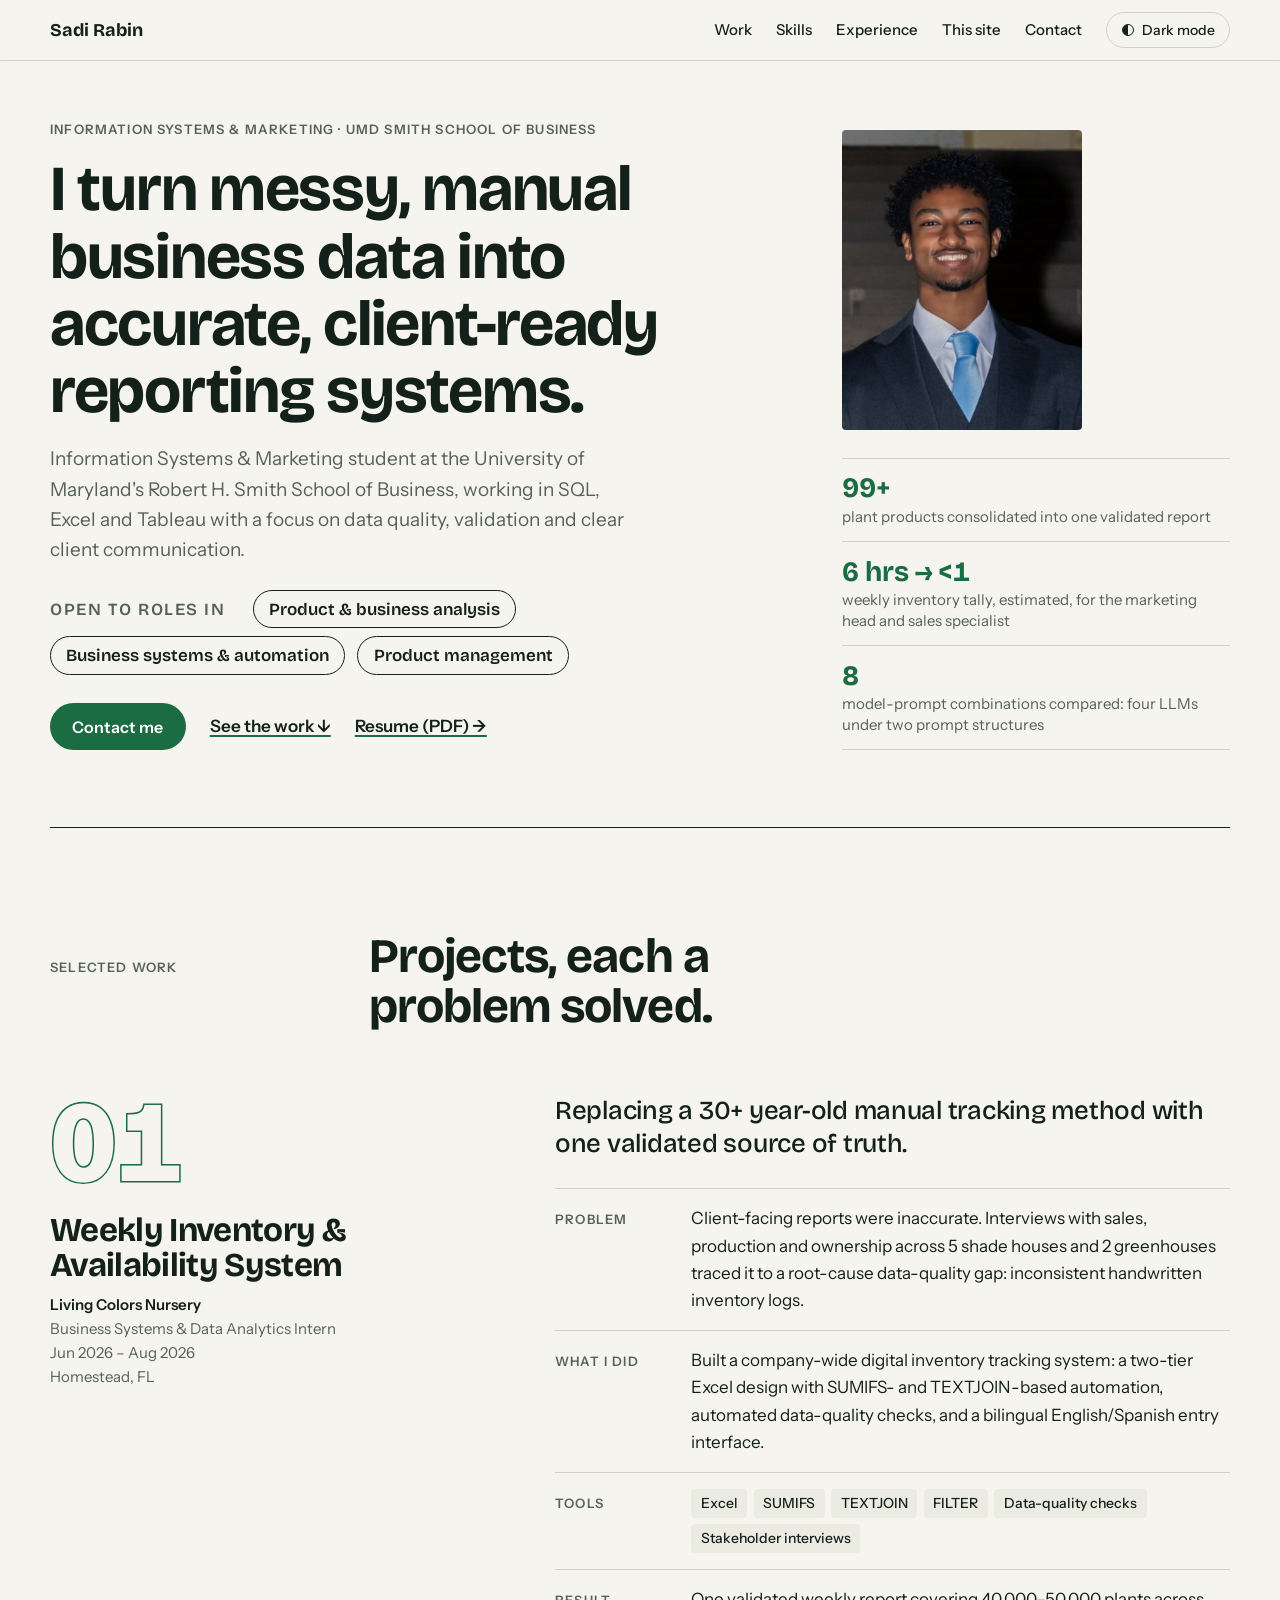
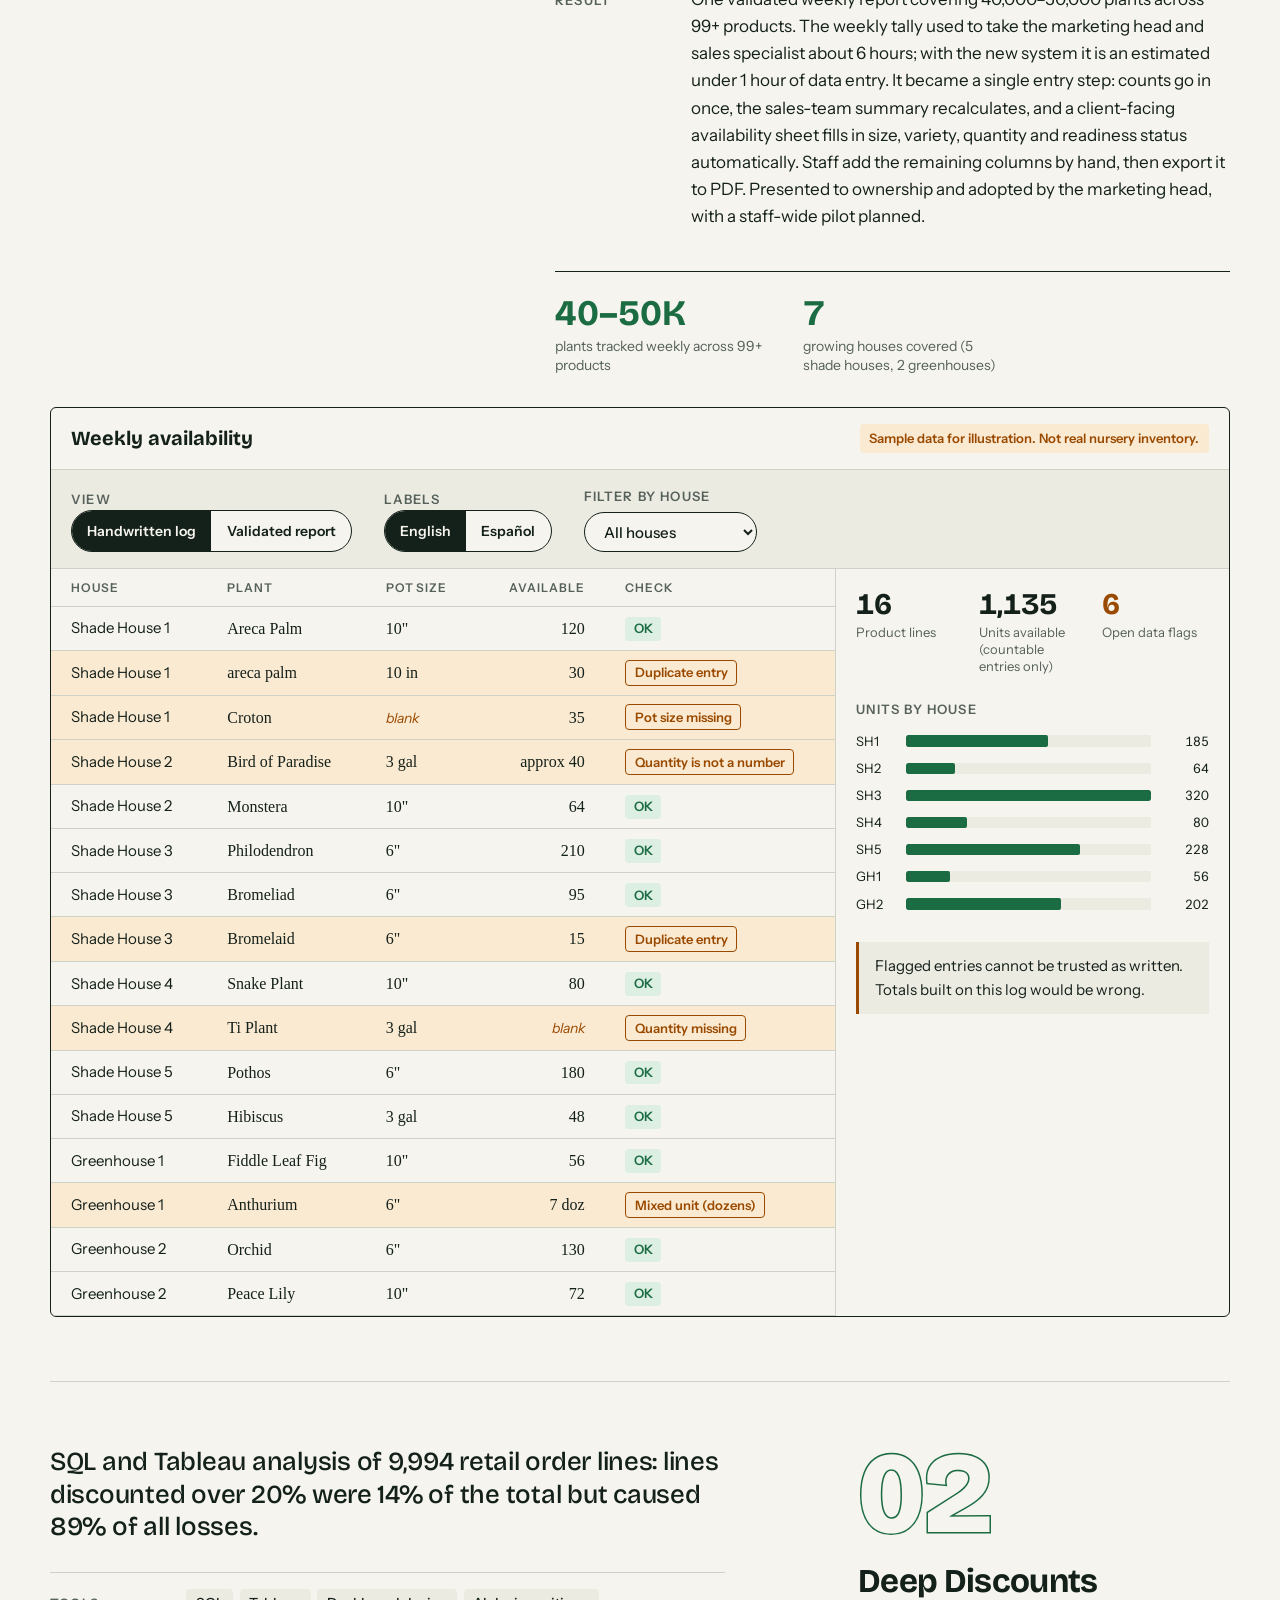
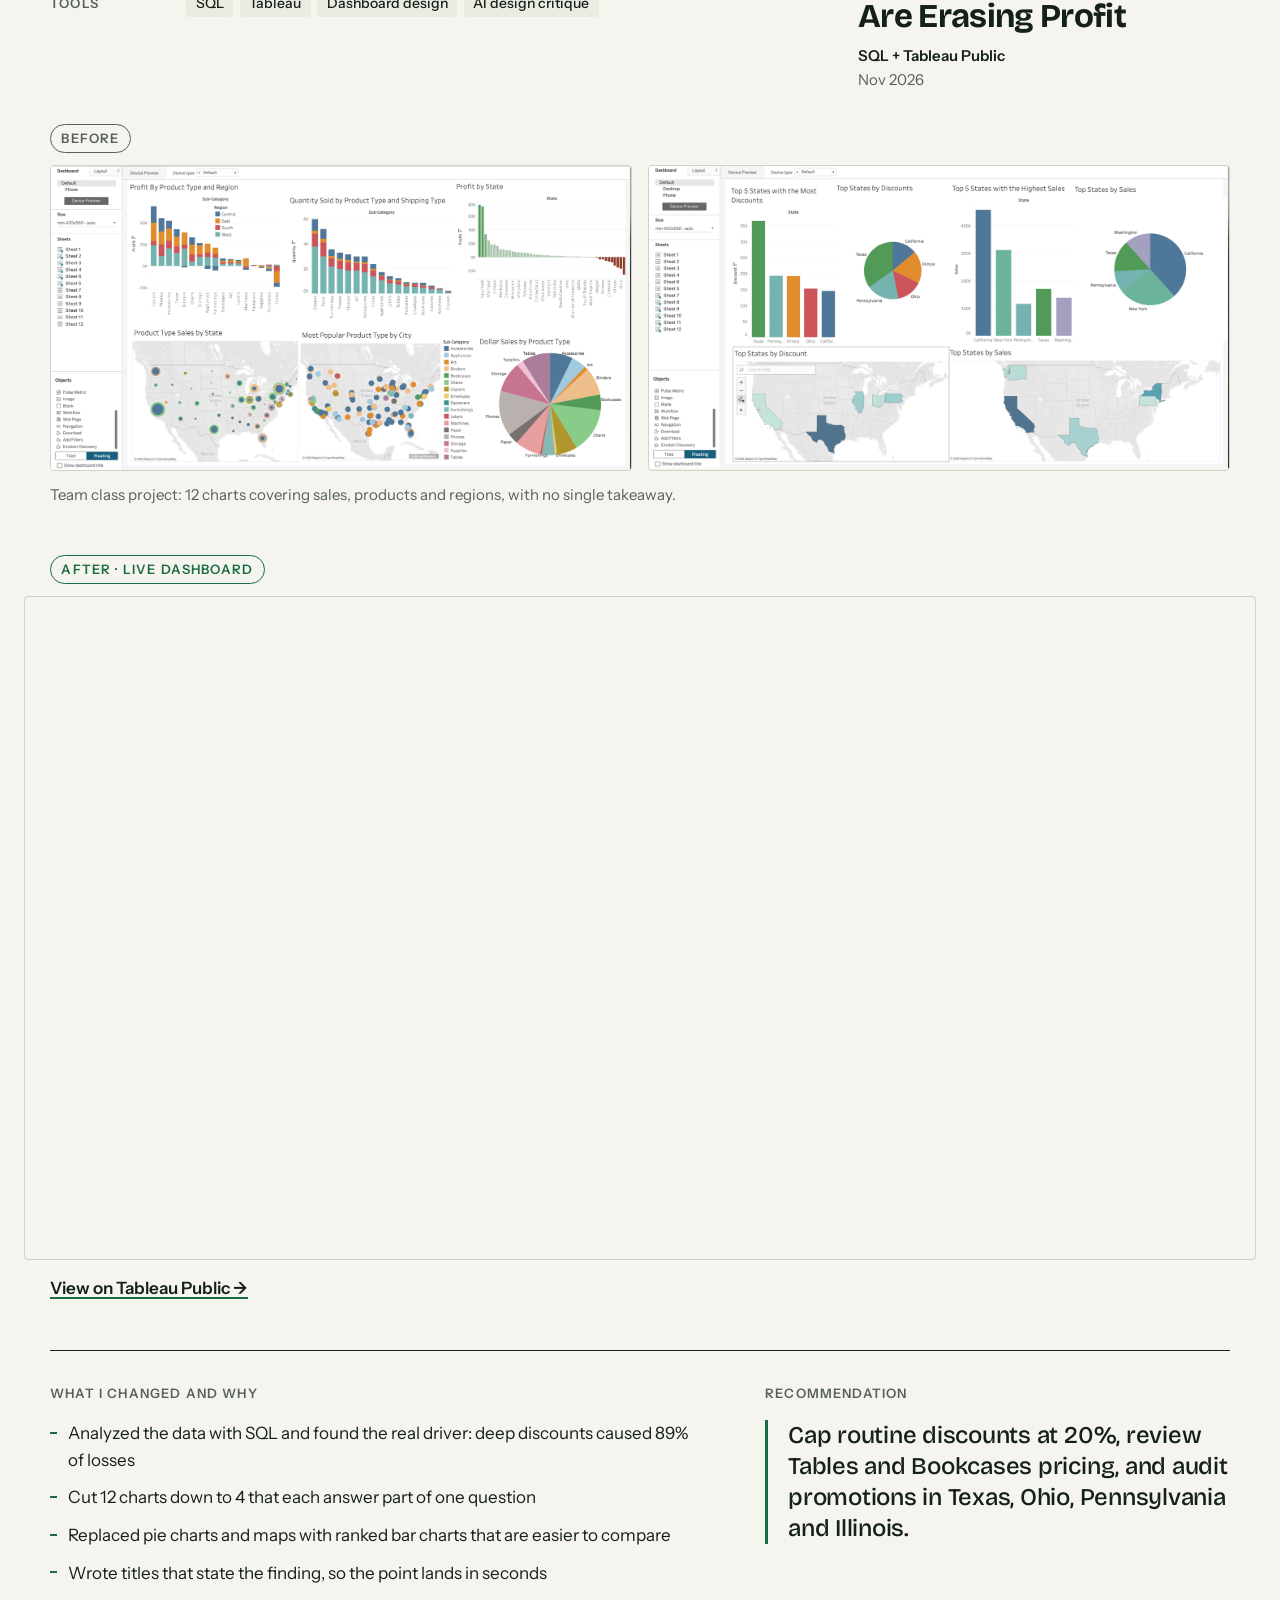
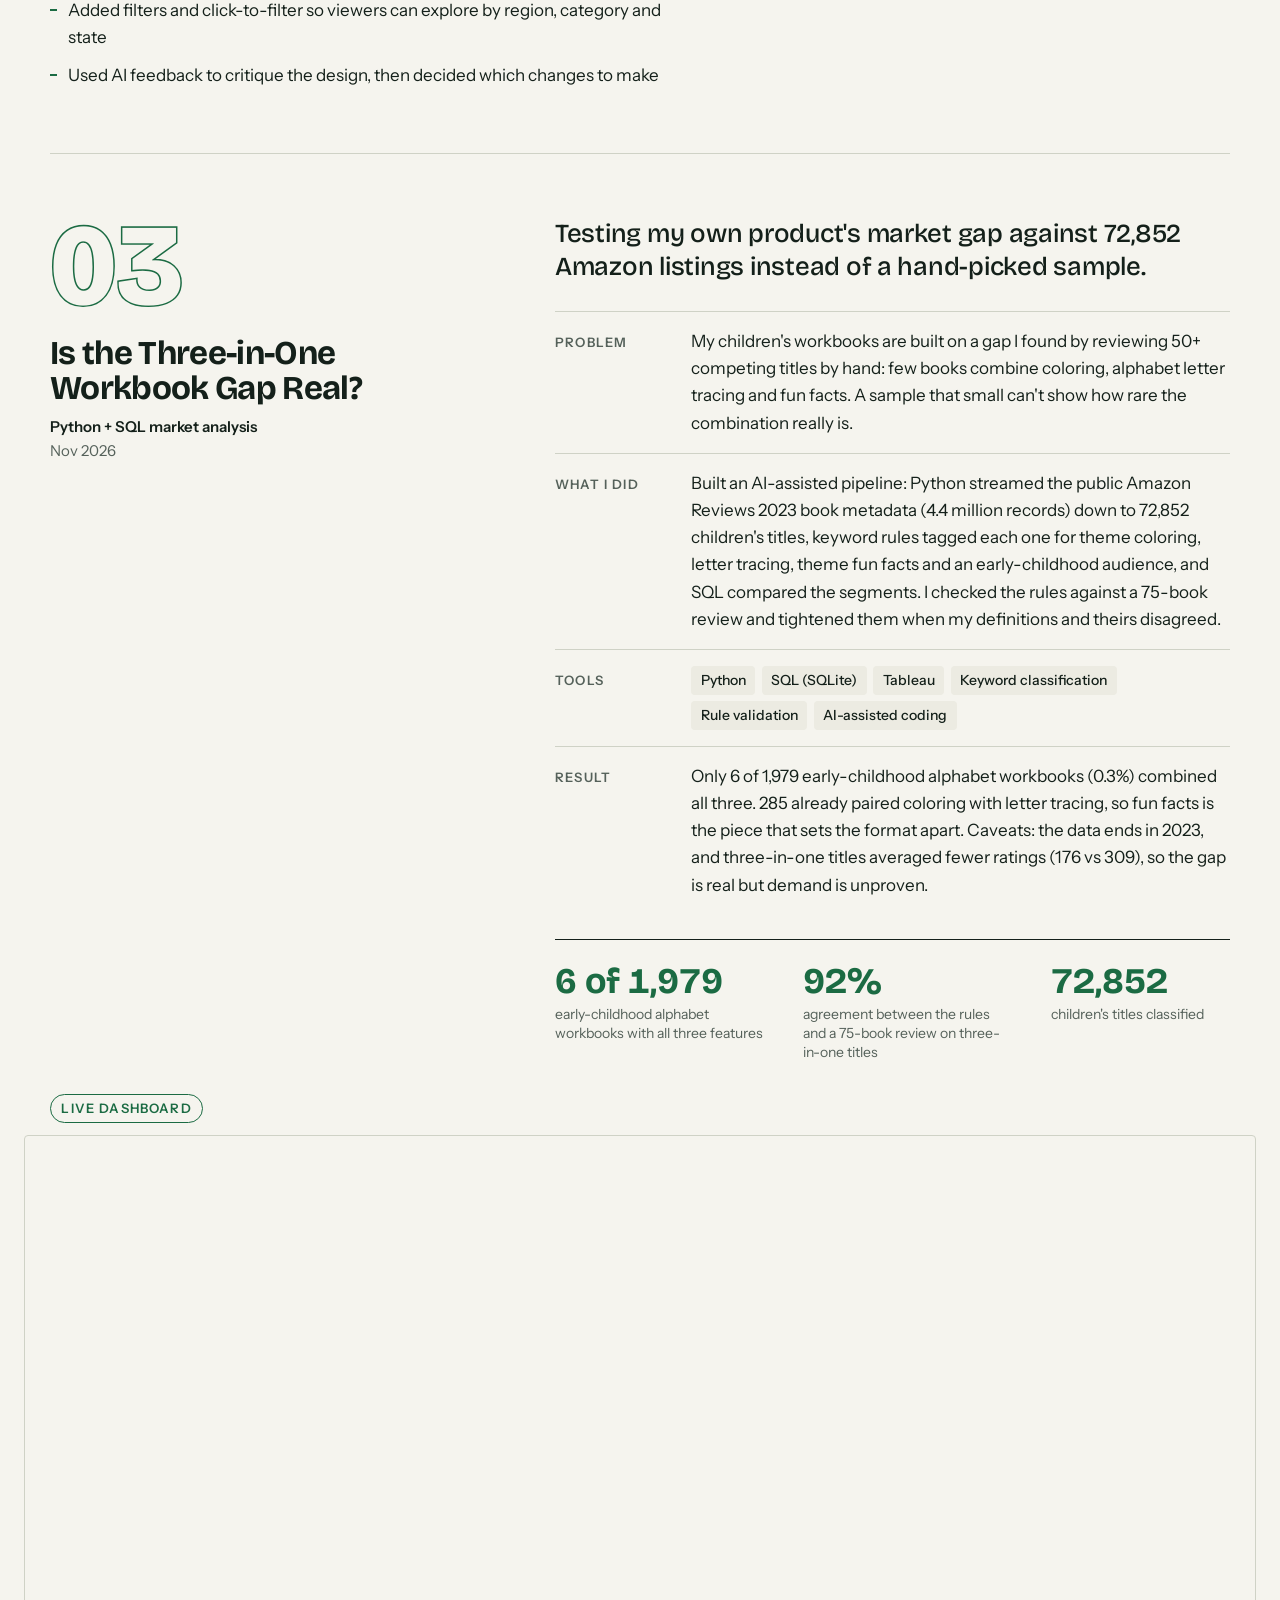
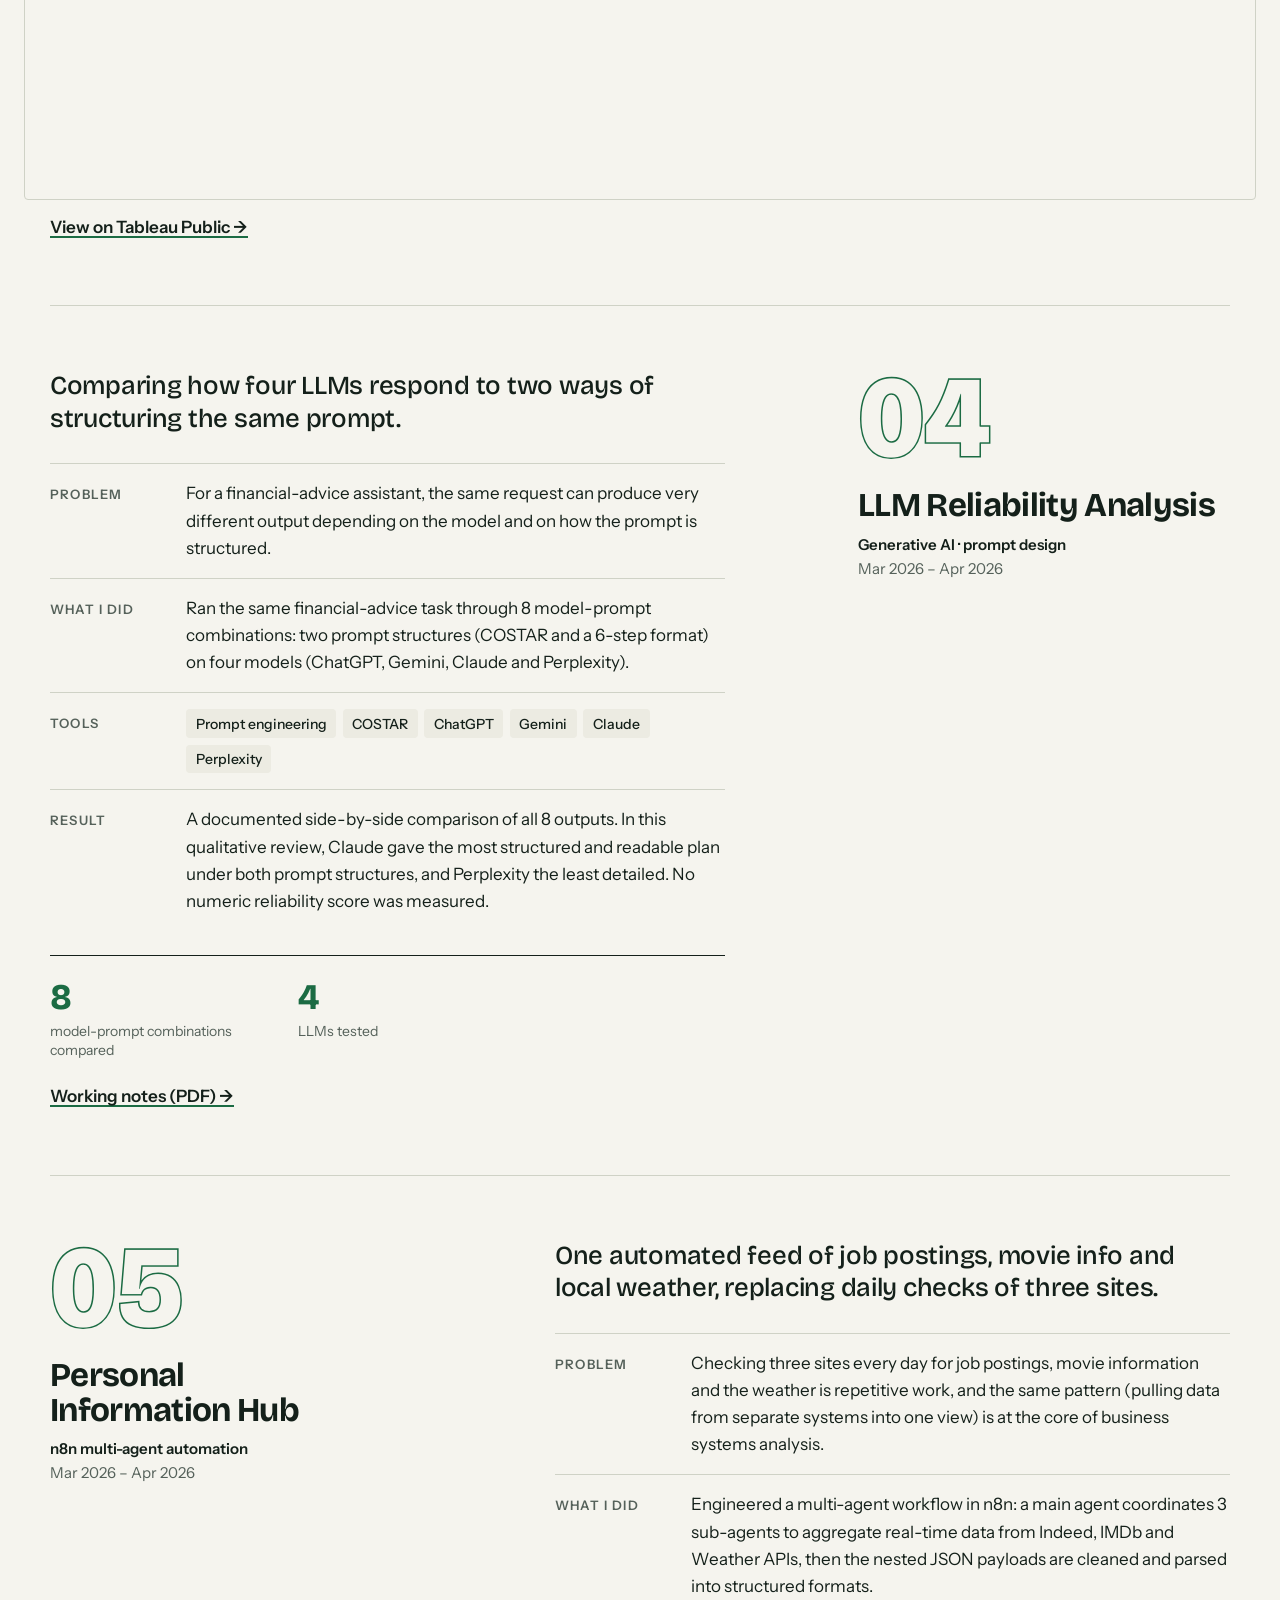
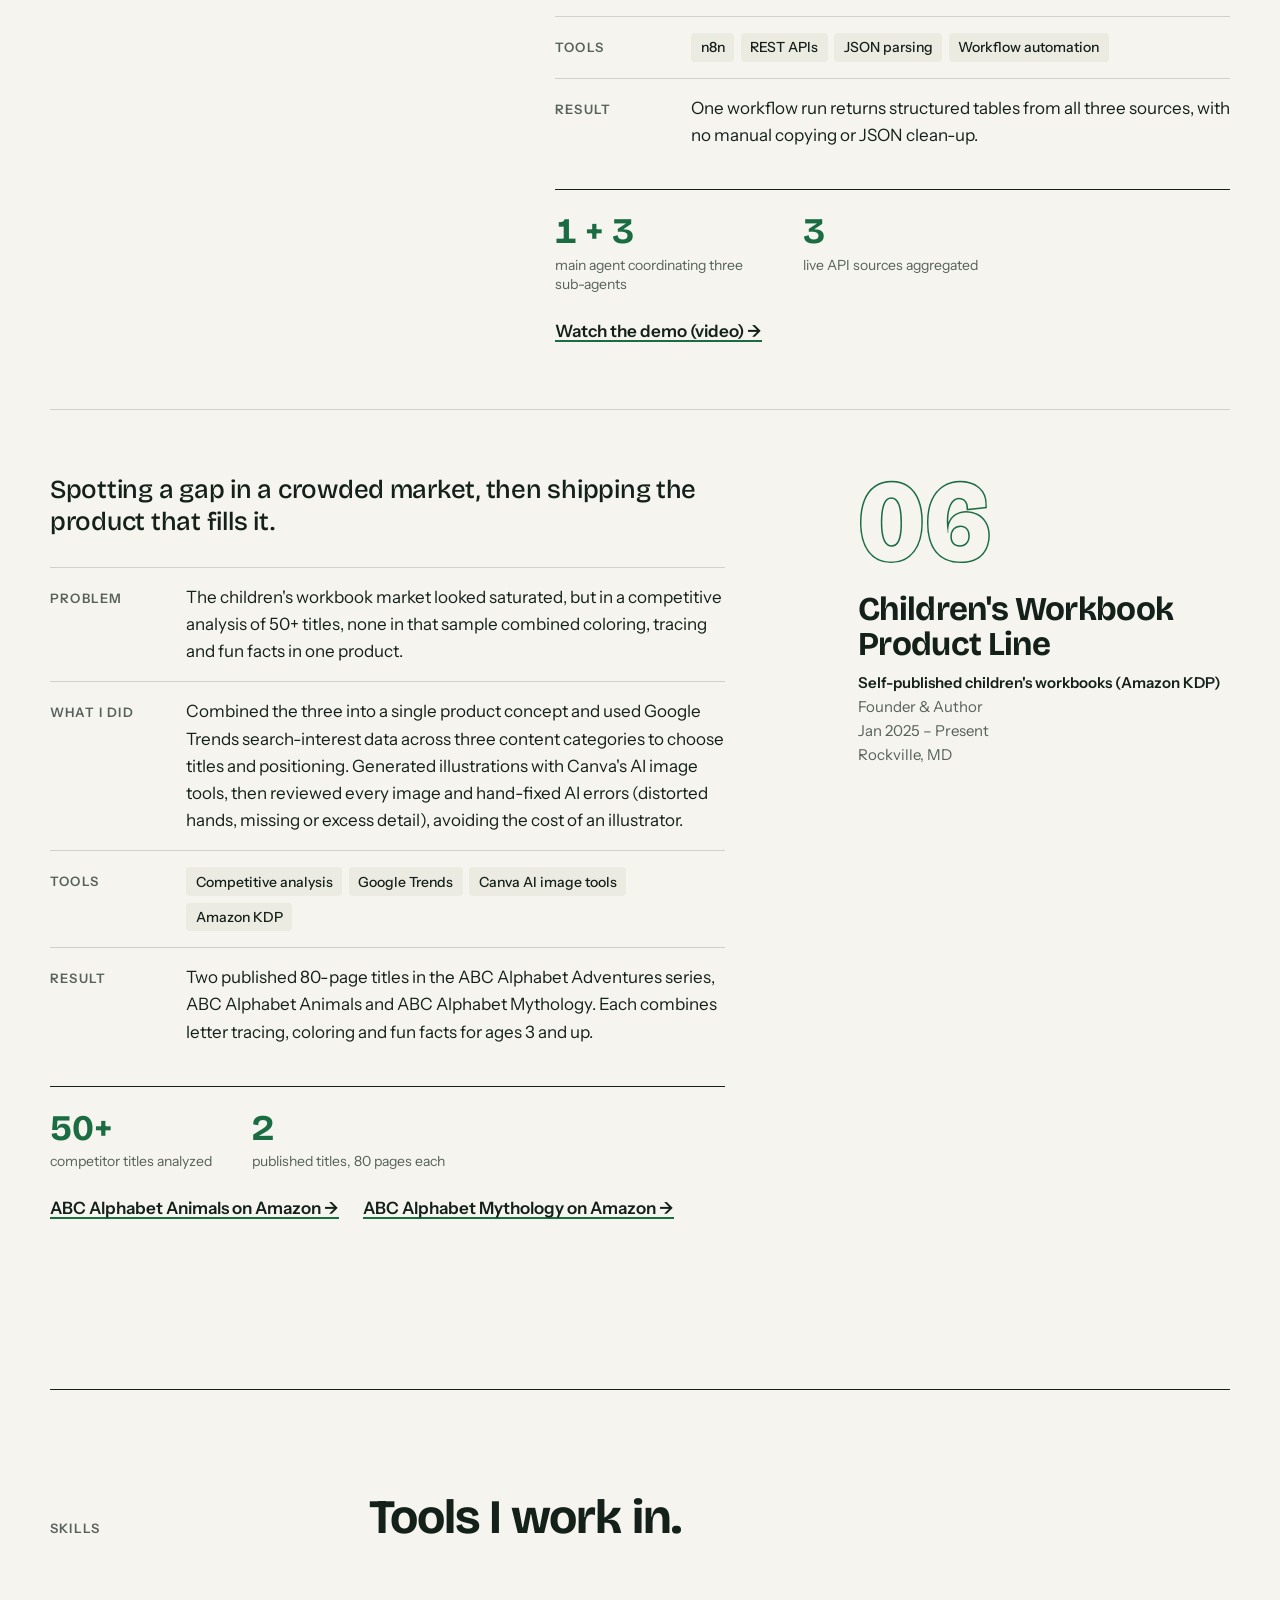
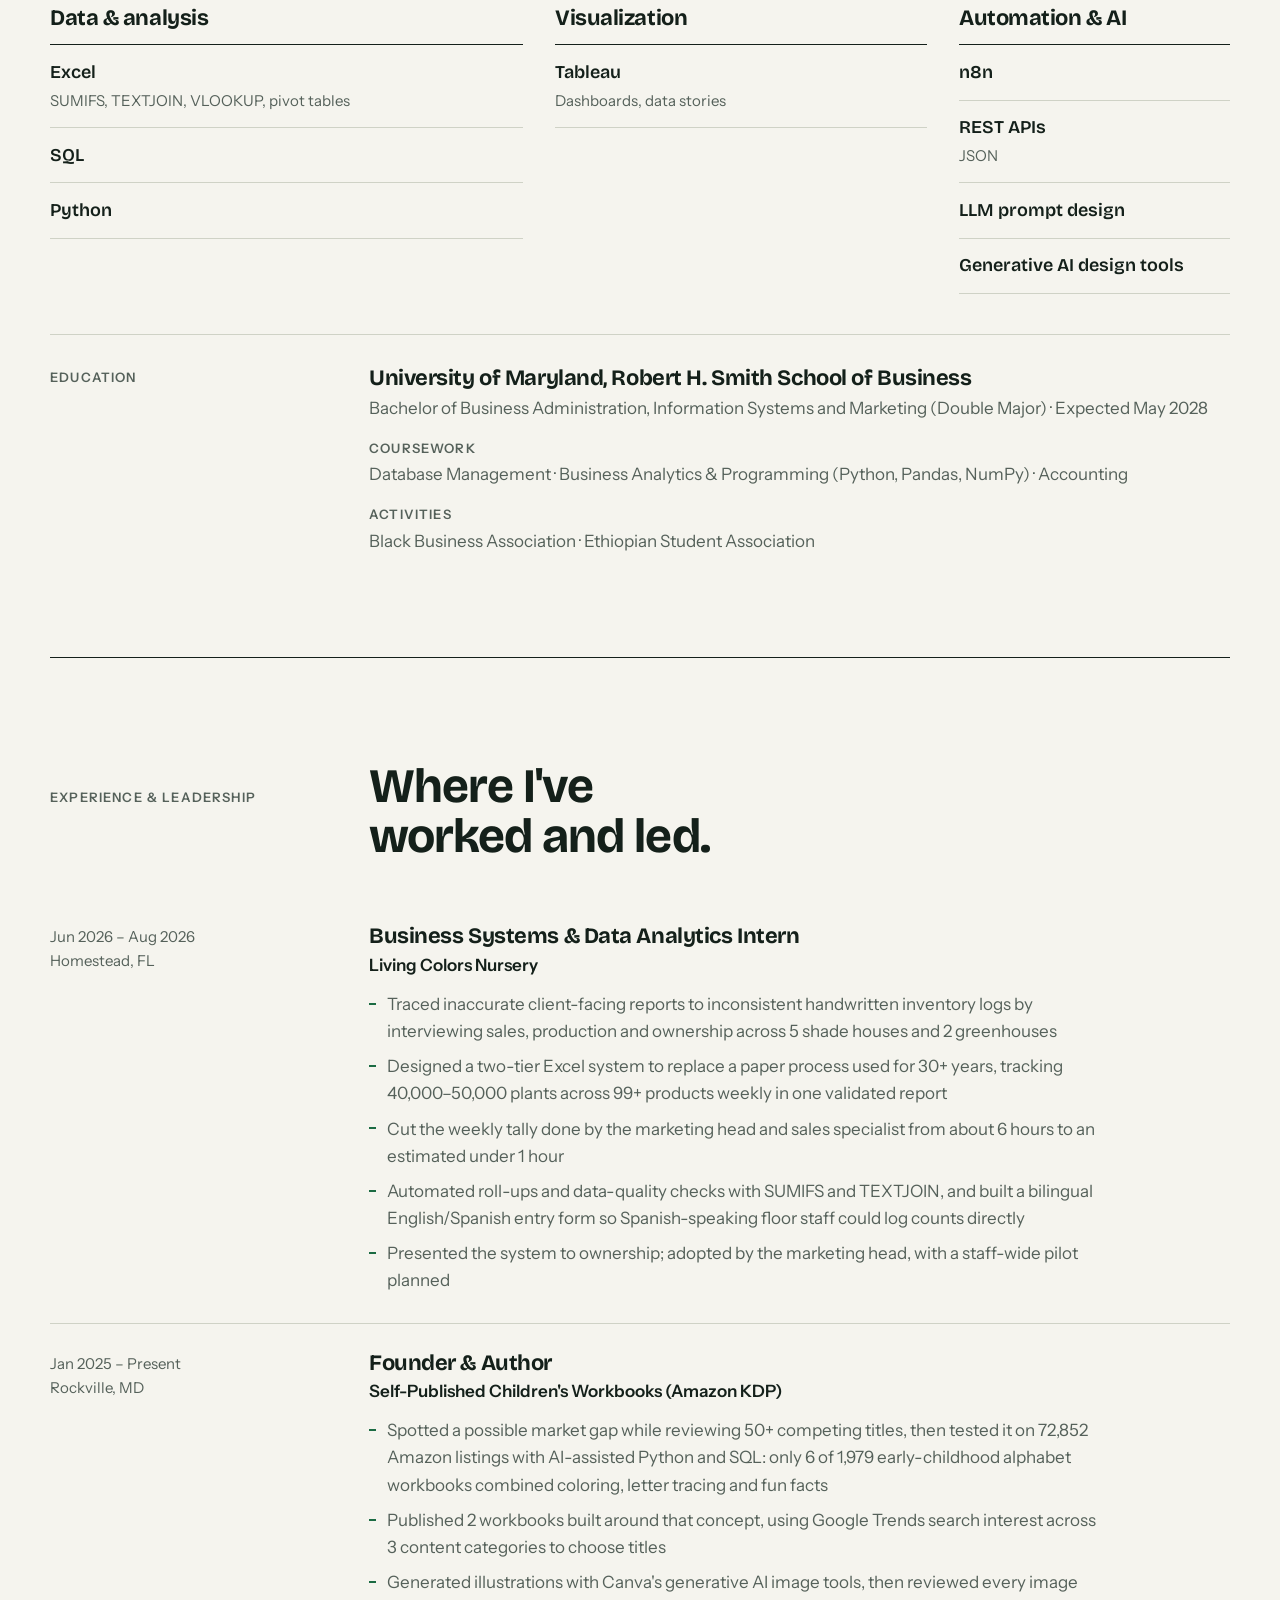
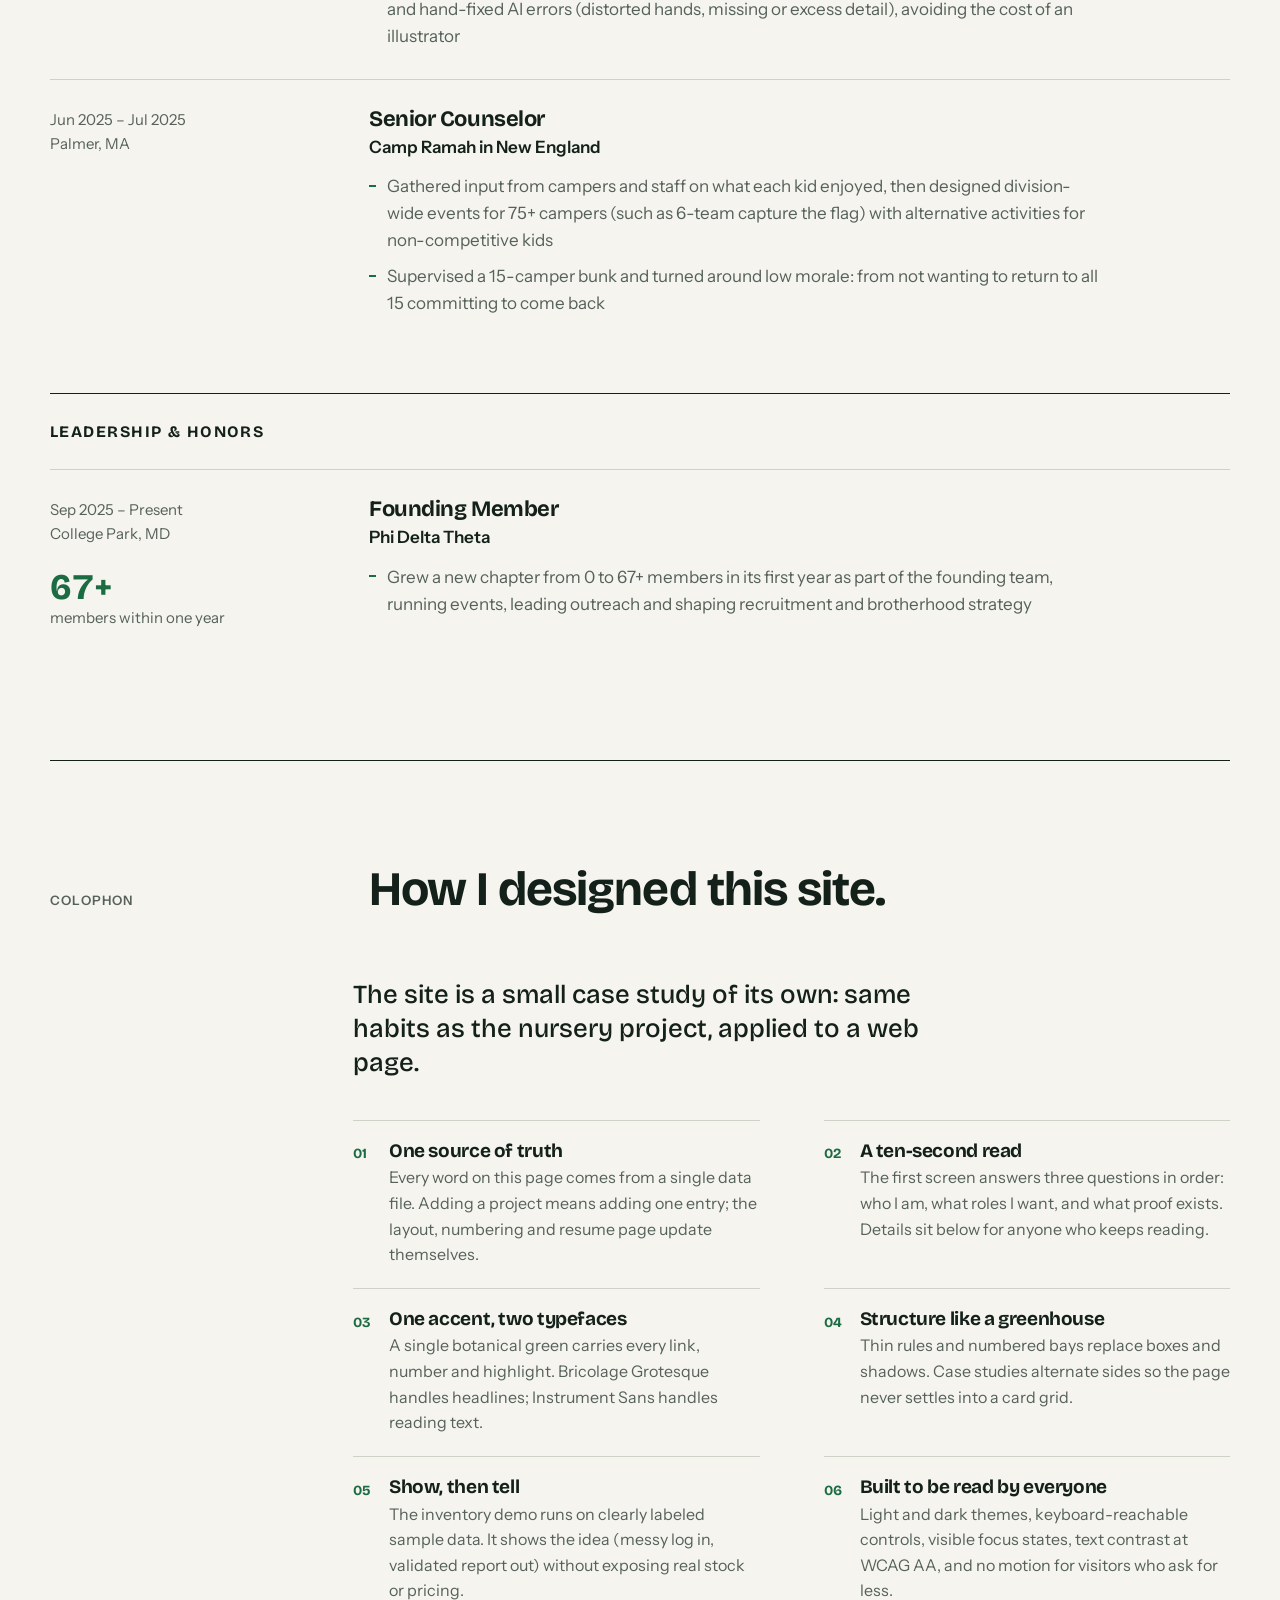
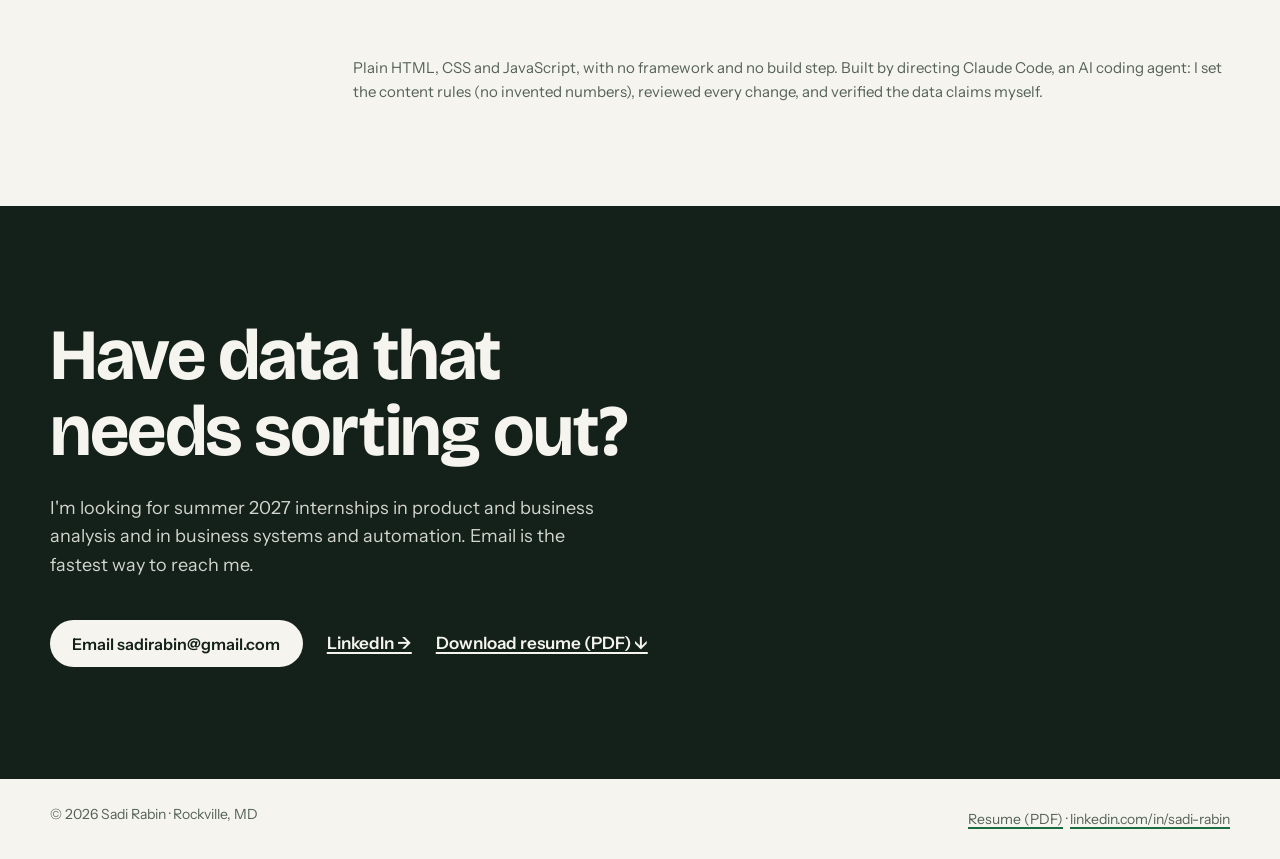
==== commit c820c5f3: "Sync site text with the final resume and correct the manager's title Co-Authored-By: Claude Opus 4.6" ====
--- a/index.html
+++ b/index.html
@@ -22,7 +22,7 @@
 <link rel="preconnect" href="https://fonts.googleapis.com">
 <link rel="preconnect" href="https://fonts.gstatic.com" crossorigin>
 <link rel="stylesheet" href="https://fonts.googleapis.com/css2?family=Bricolage+Grotesque:opsz,wght@12..96,500..800&family=Instrument+Sans:ital,wght@0,400..700;1,400&display=swap">
-<link rel="stylesheet" href="styles.css?v=20261116e">
+<link rel="stylesheet" href="styles.css?v=20261116f">
 </head>
 <body>
 <a class="skip" href="#main">Skip to content</a>
@@ -90,7 +90,7 @@
 
 <noscript><p class="wrap" style="padding:2rem 0">This site needs JavaScript to display its content. You can reach Sadi Rabin at sadirabin@gmail.com.</p></noscript>
 
-<script src="data.js?v=20261116e"></script>
-<script src="app.js?v=20261116e"></script>
+<script src="data.js?v=20261116f"></script>
+<script src="app.js?v=20261116f"></script>
 </body>
 </html>
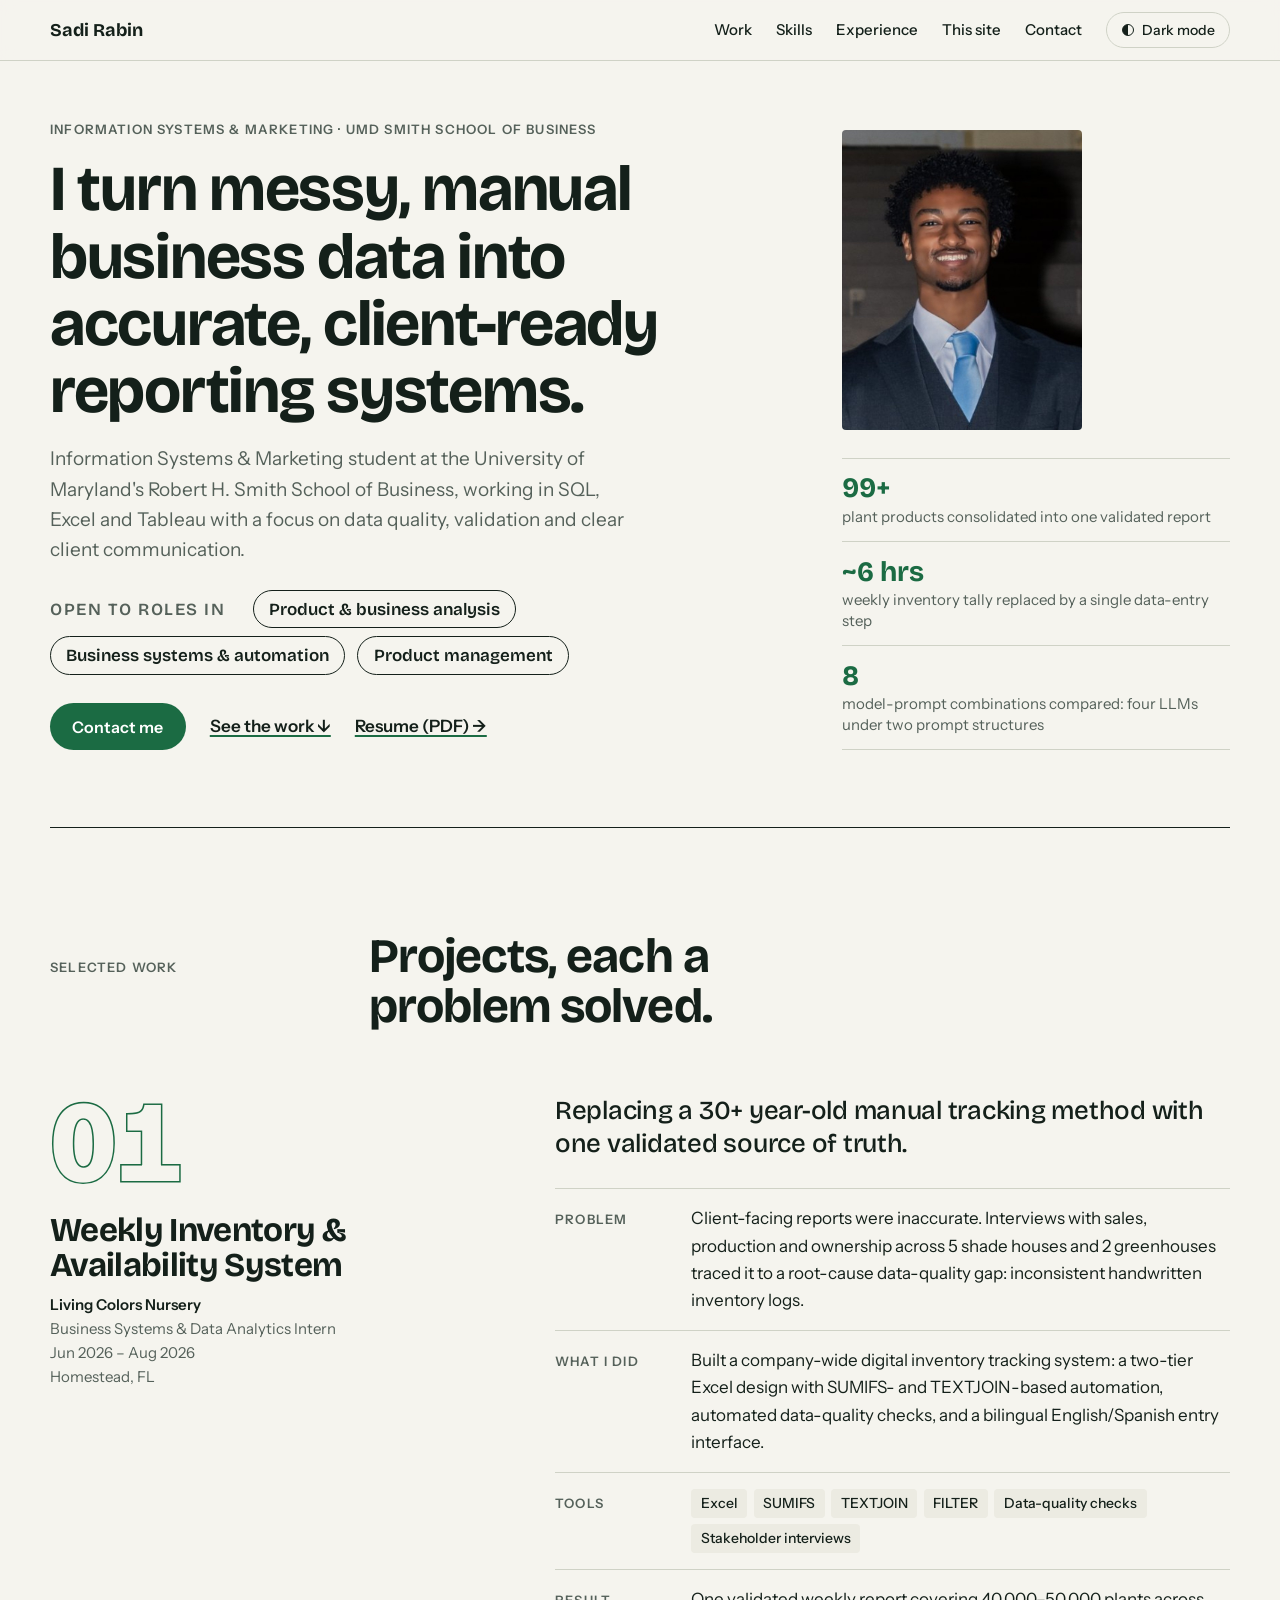
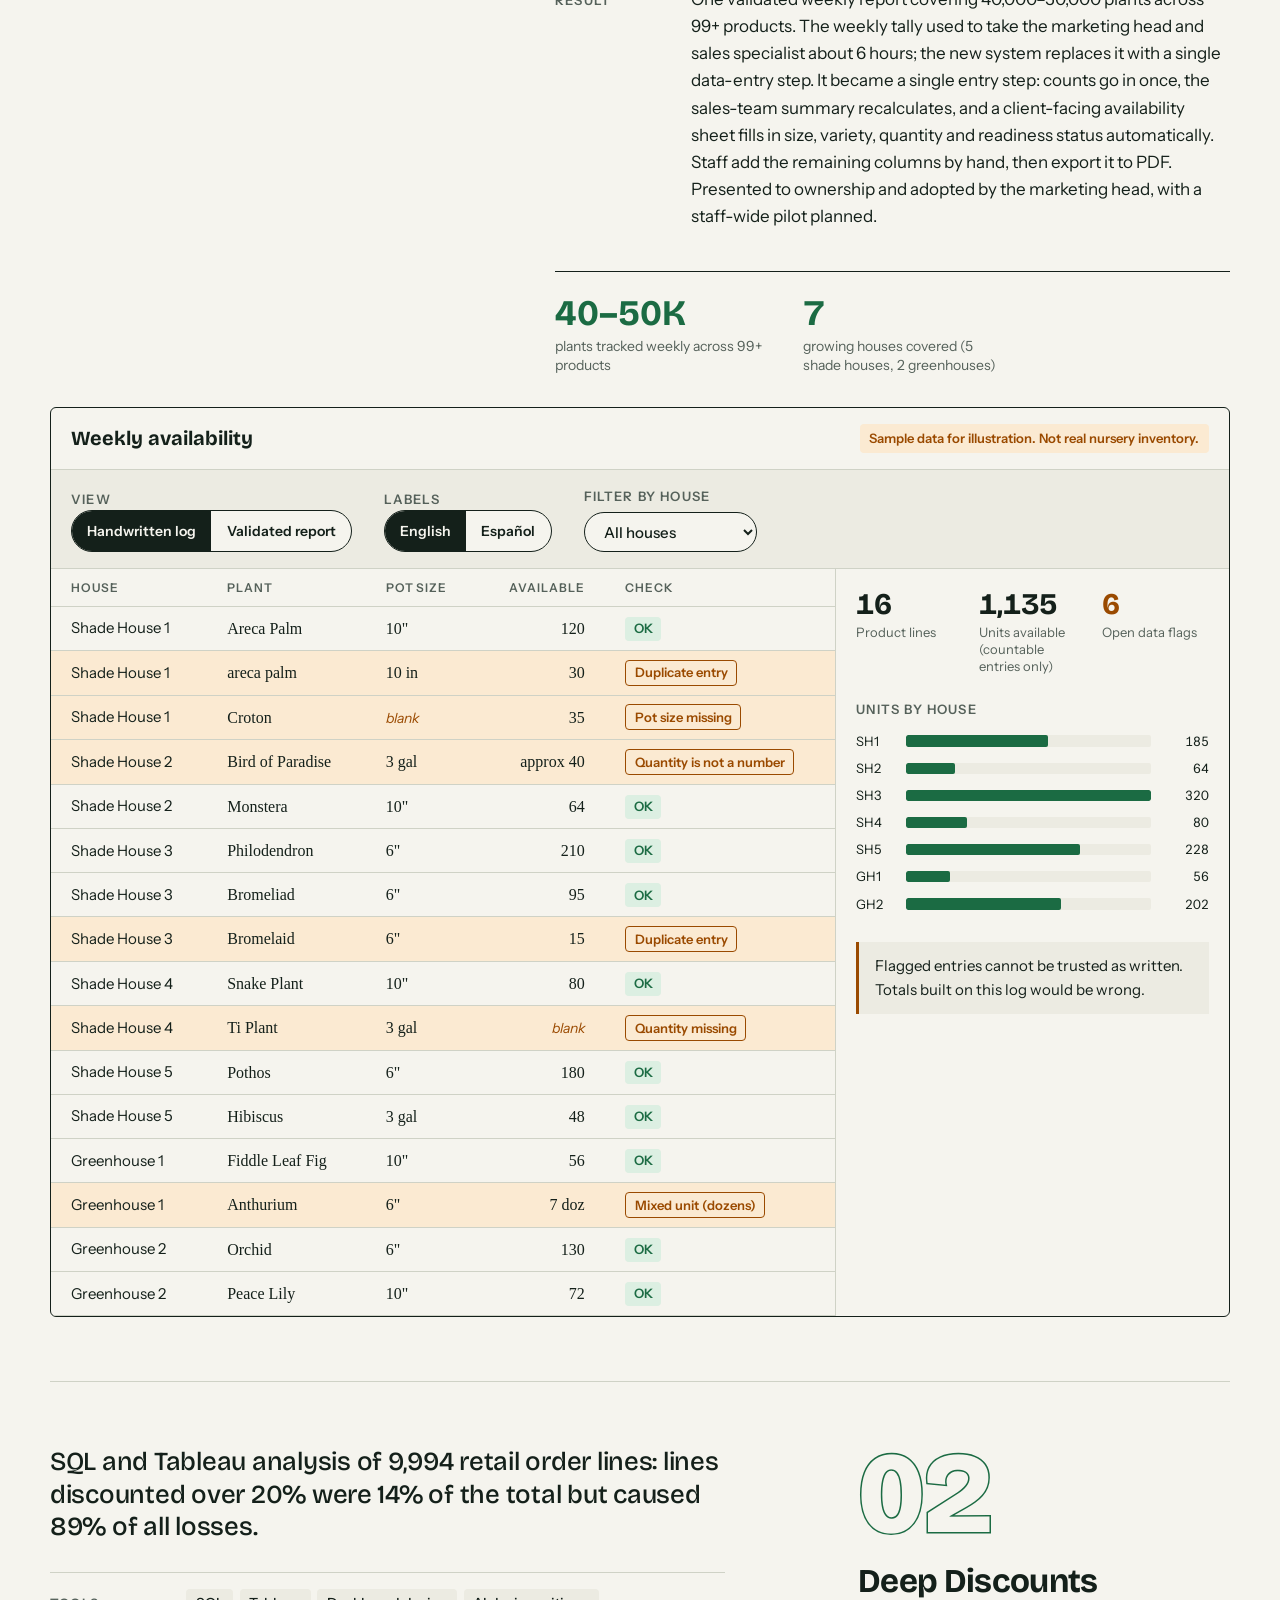
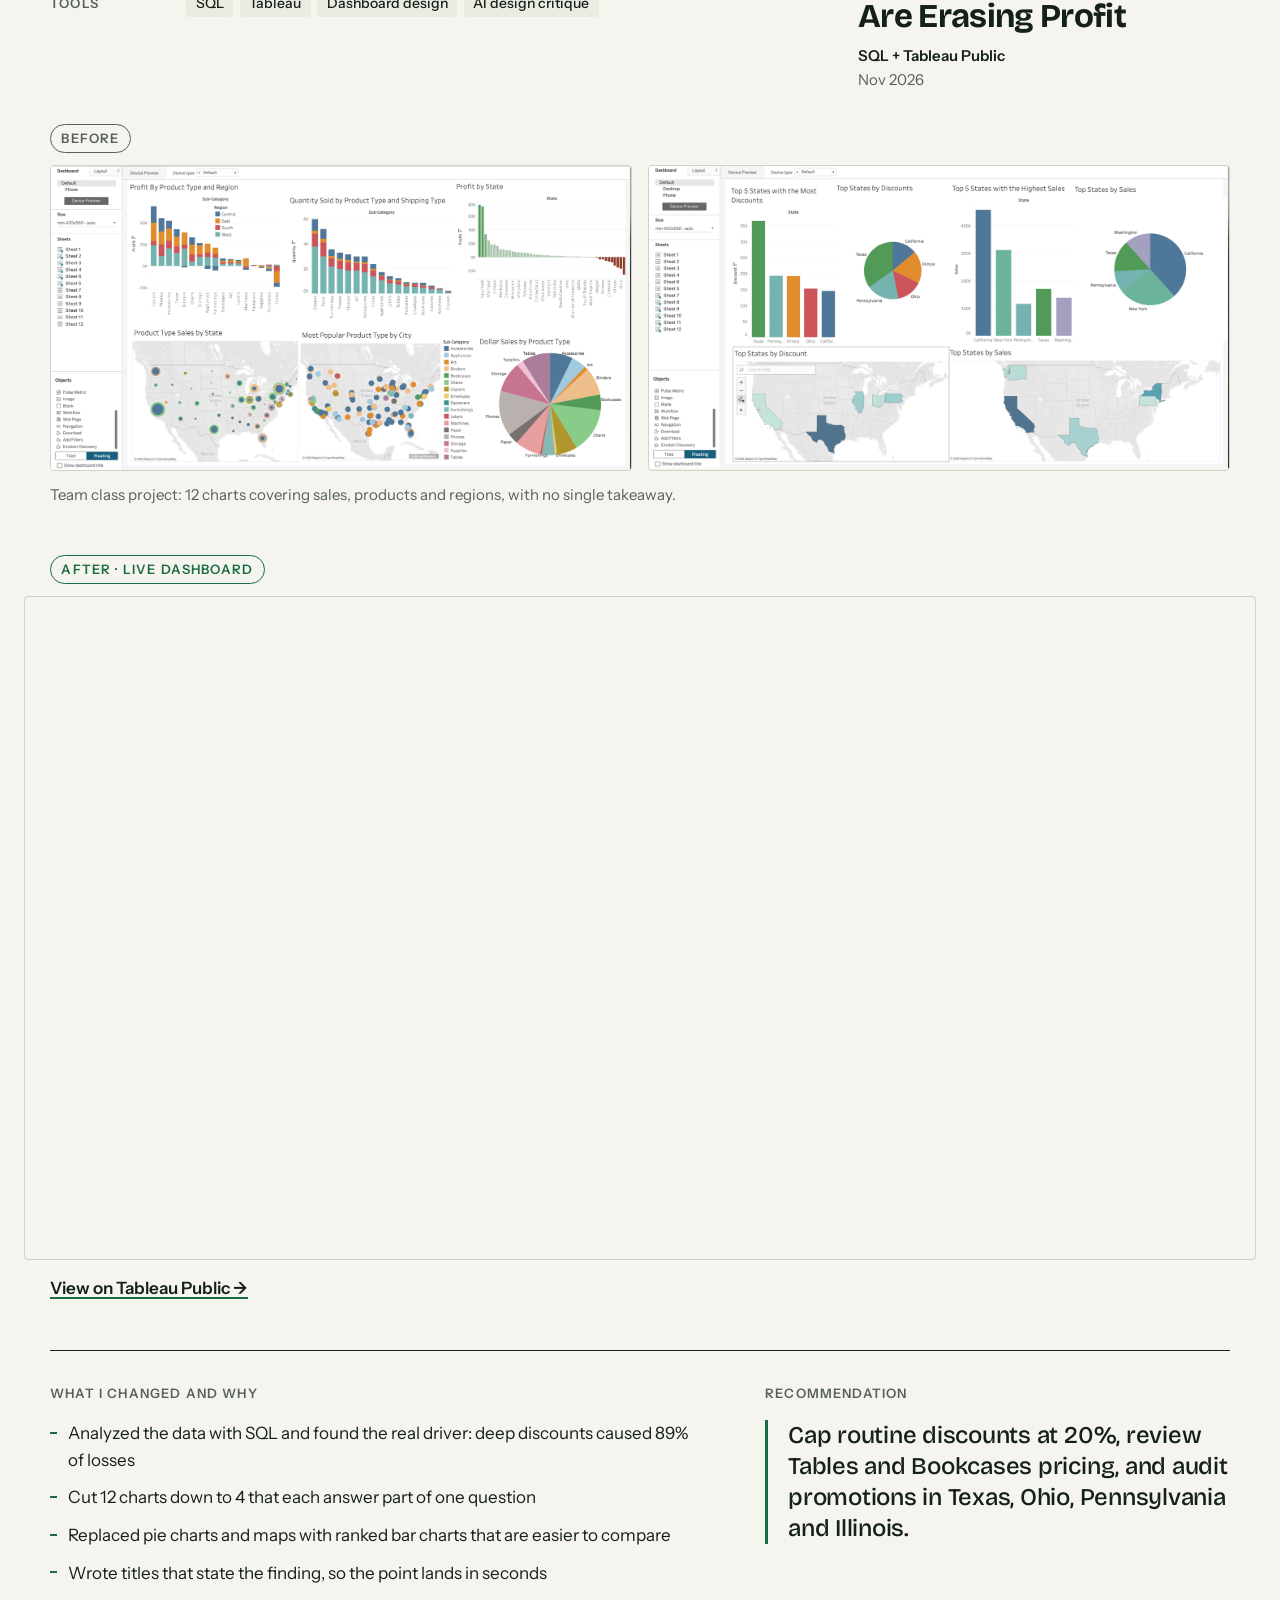
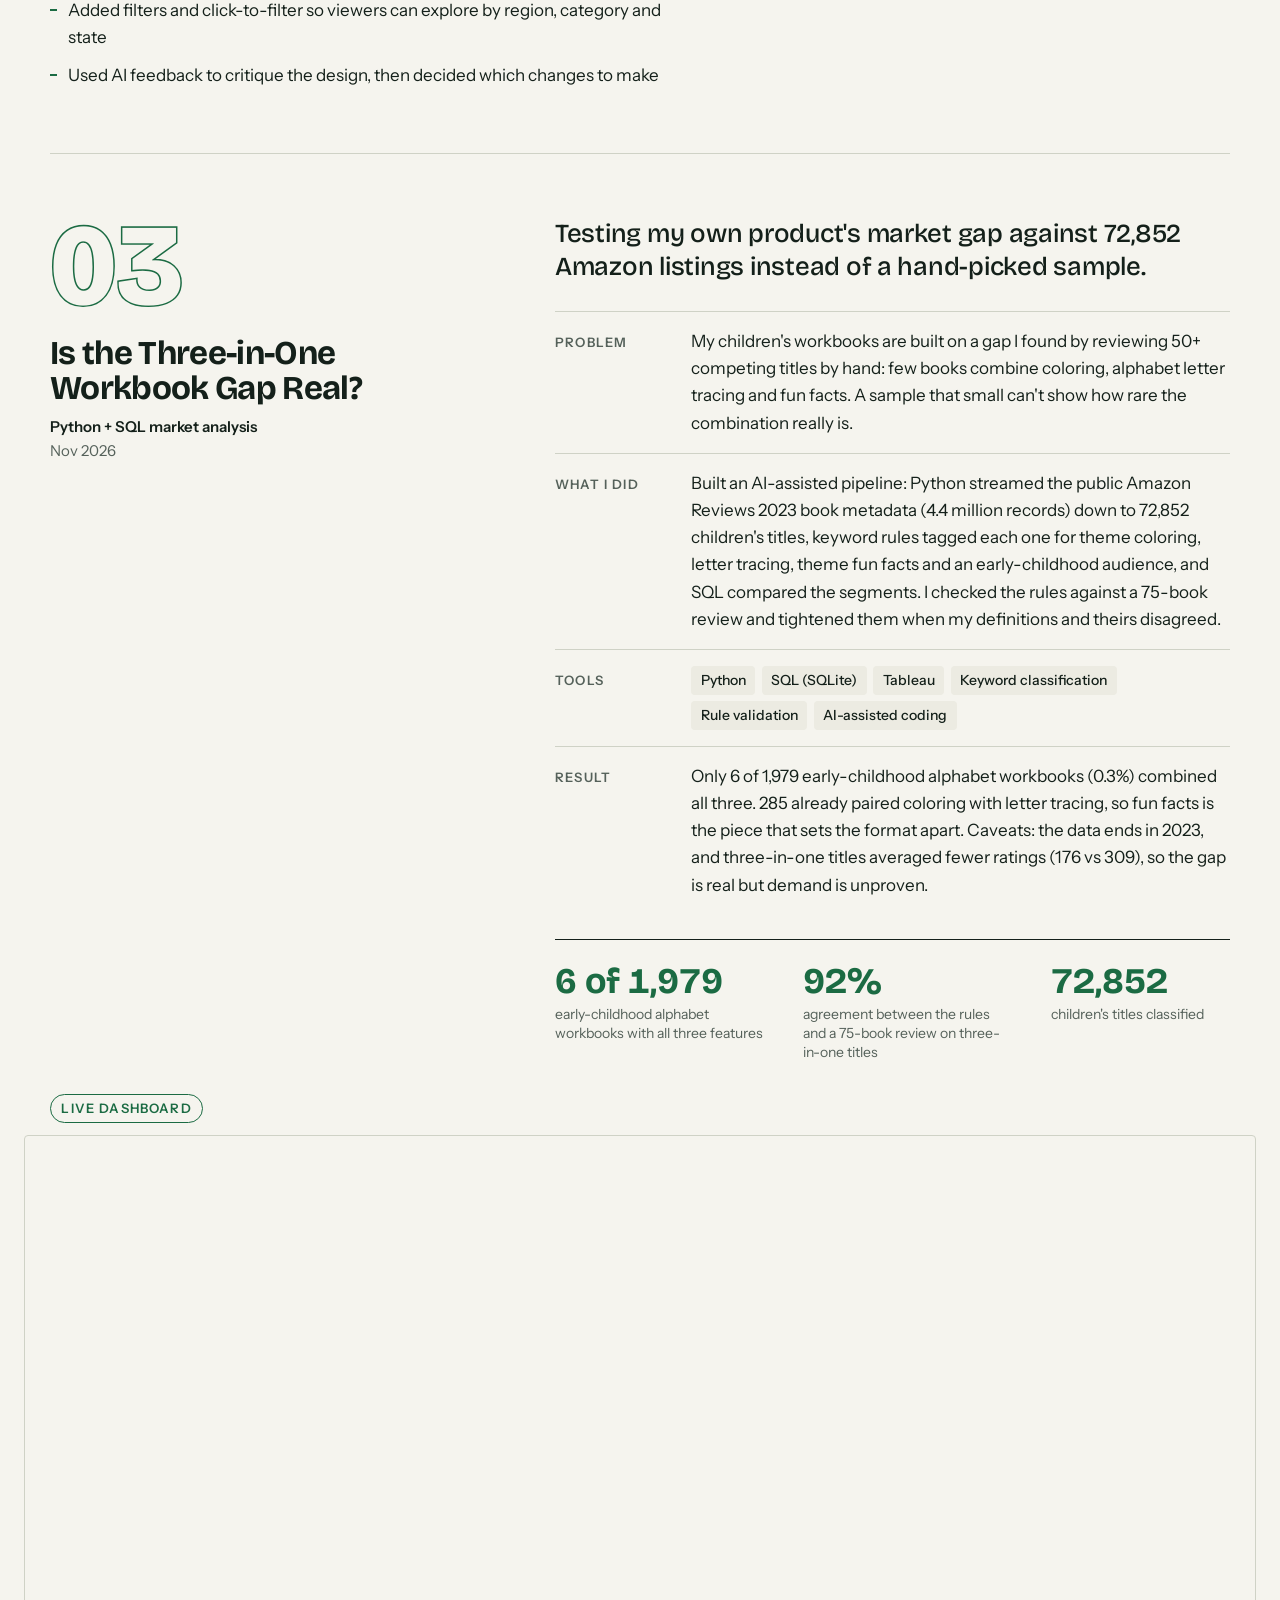
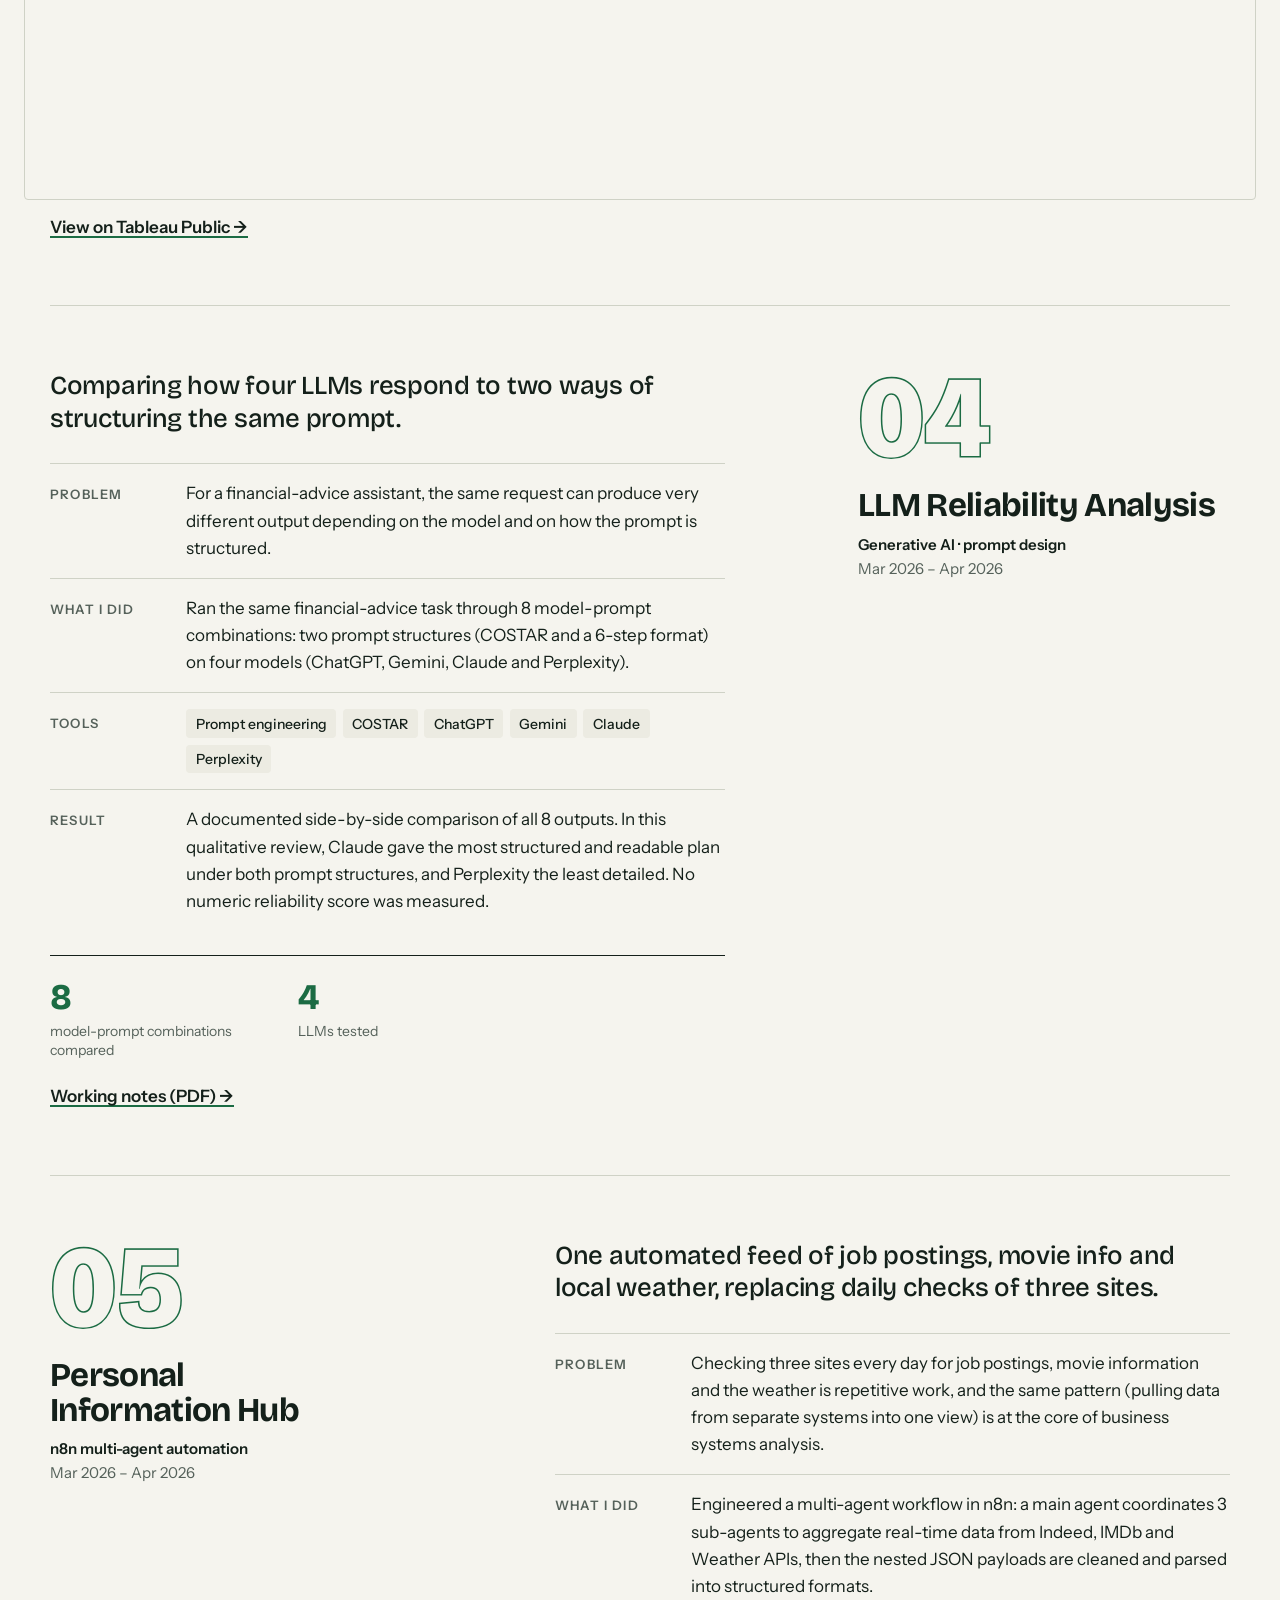
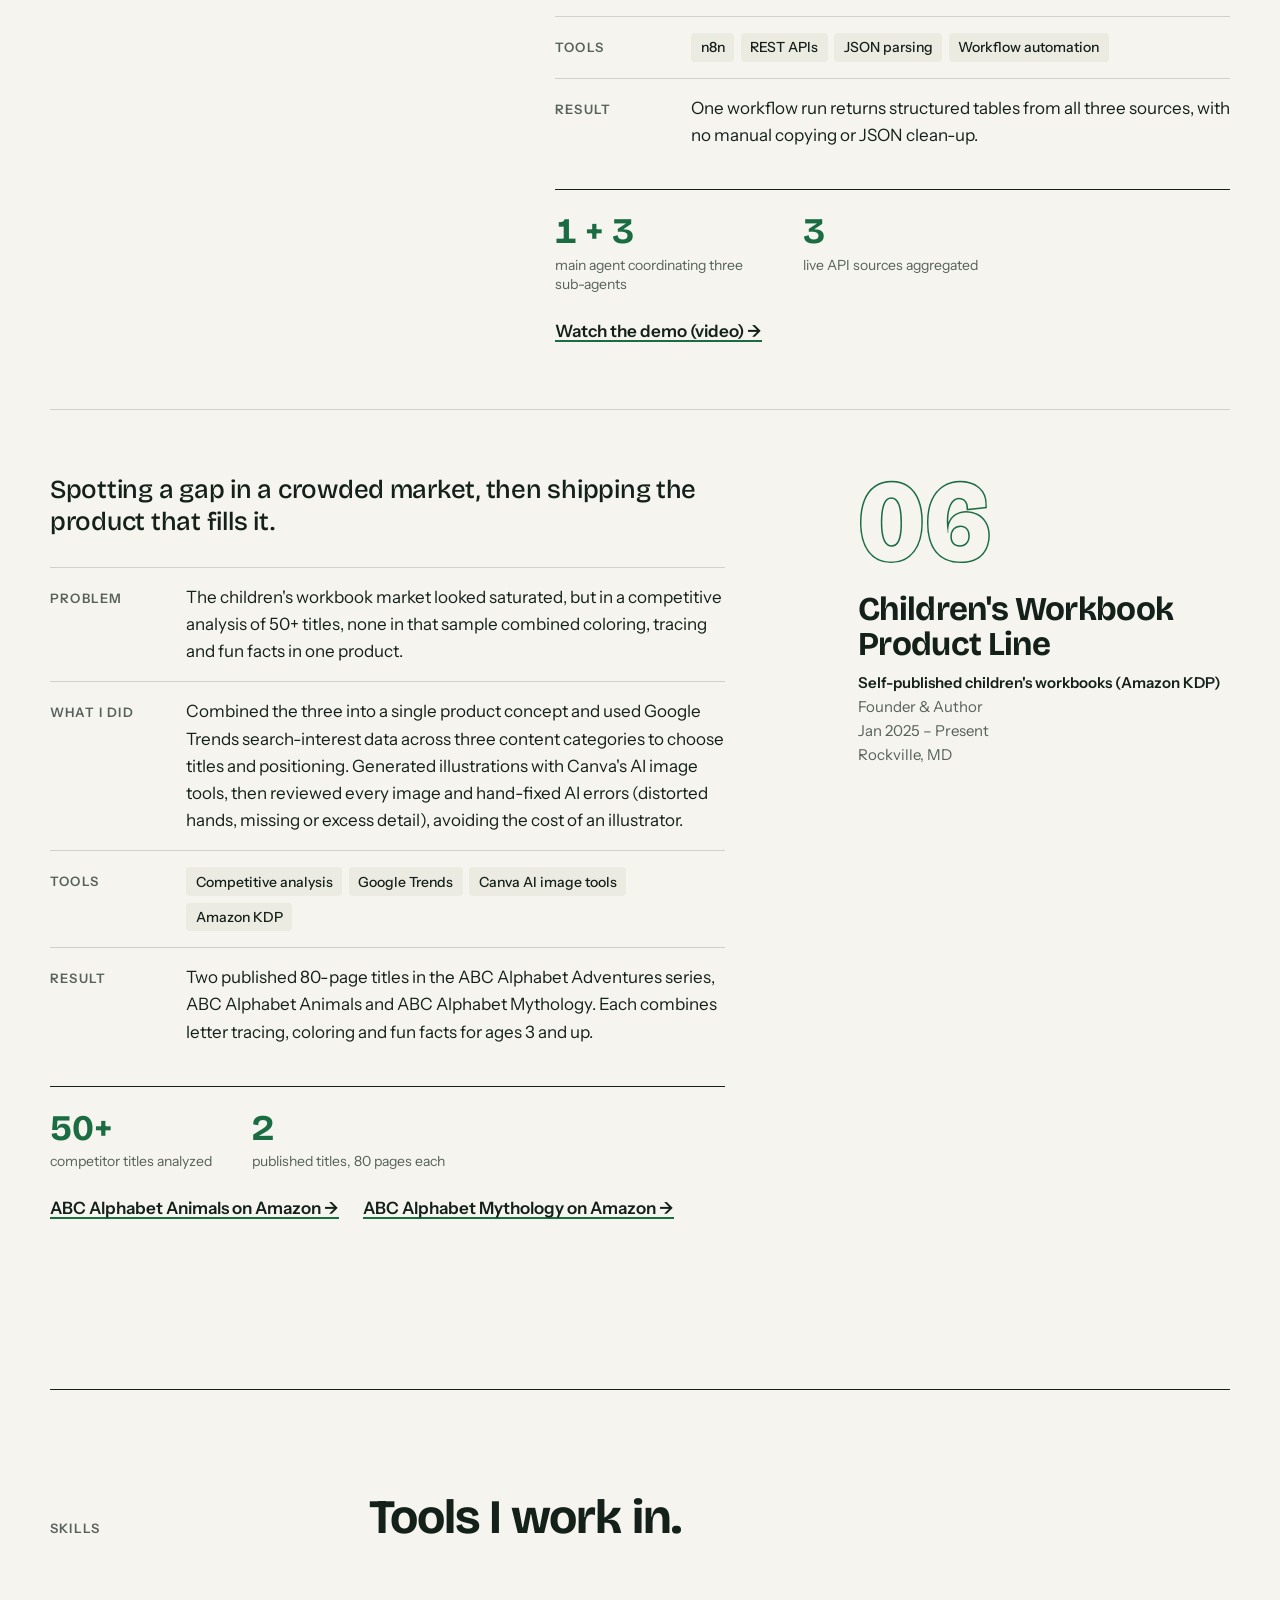
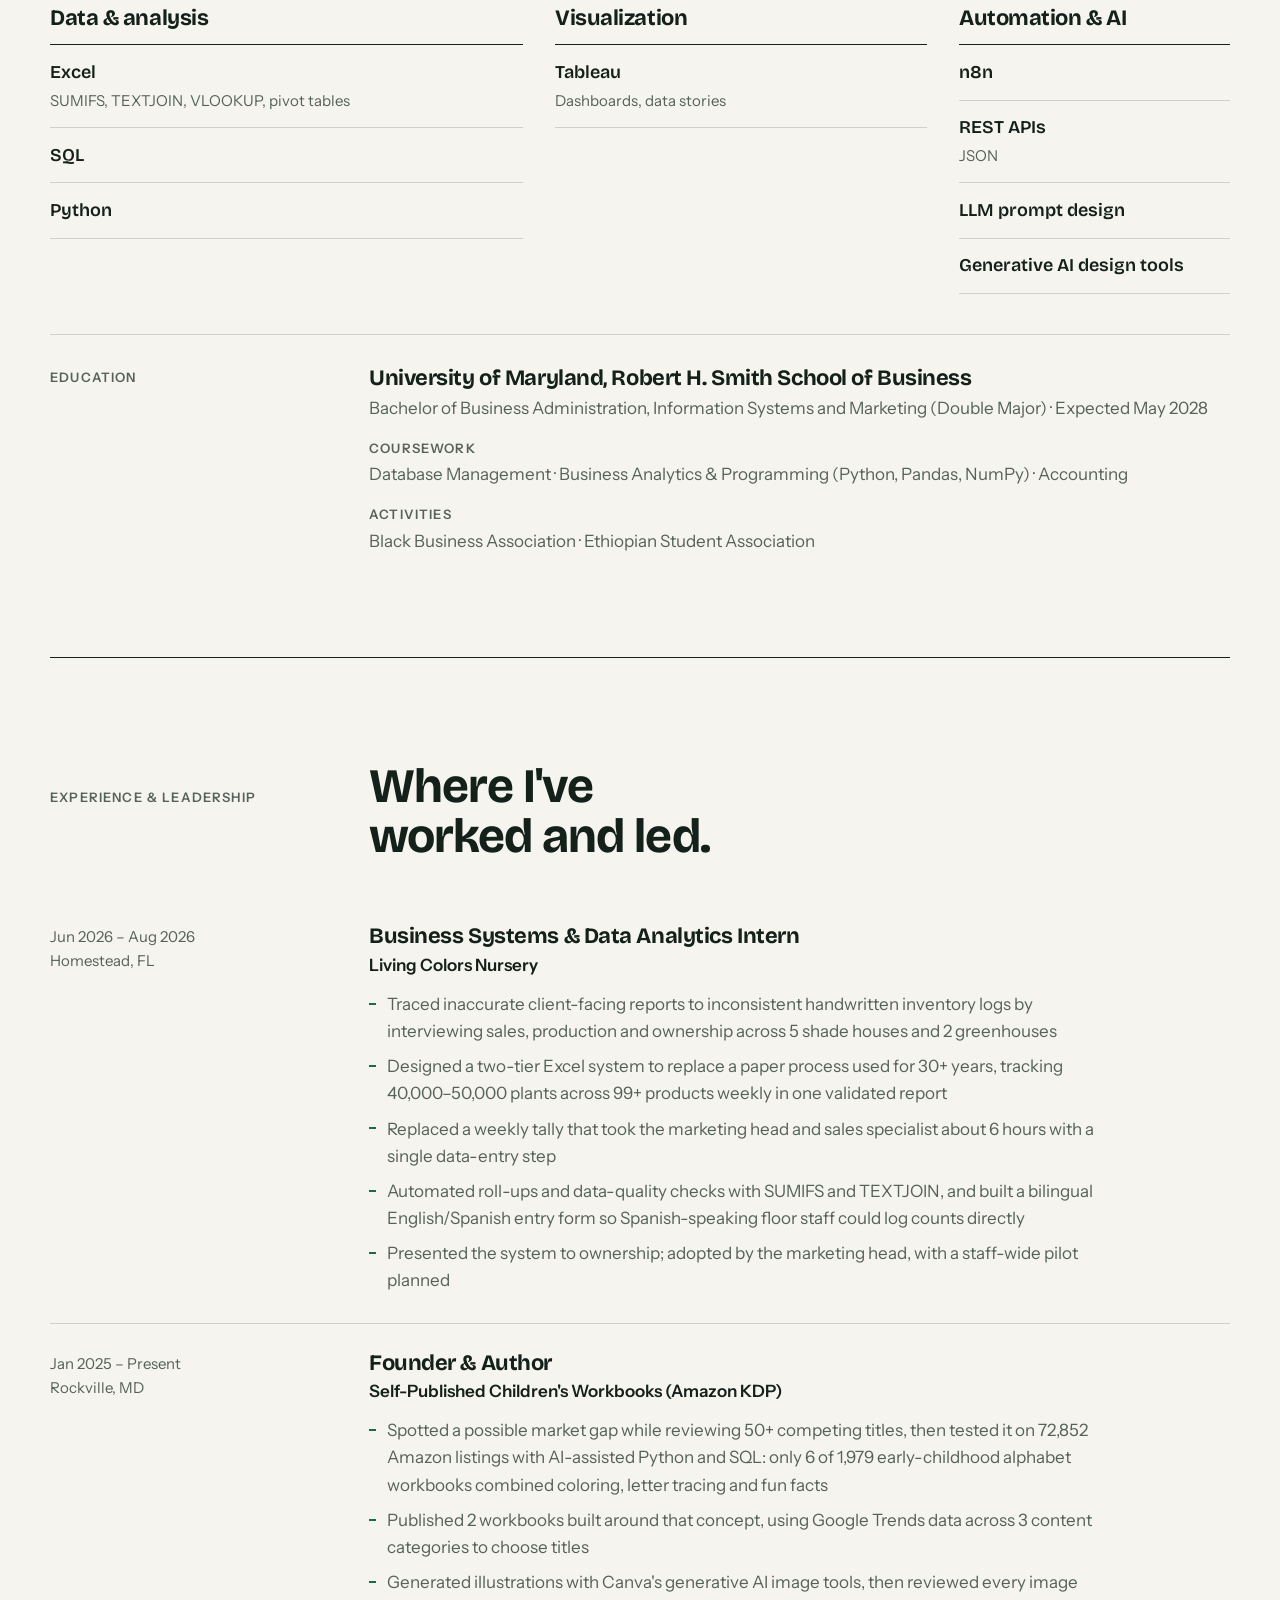
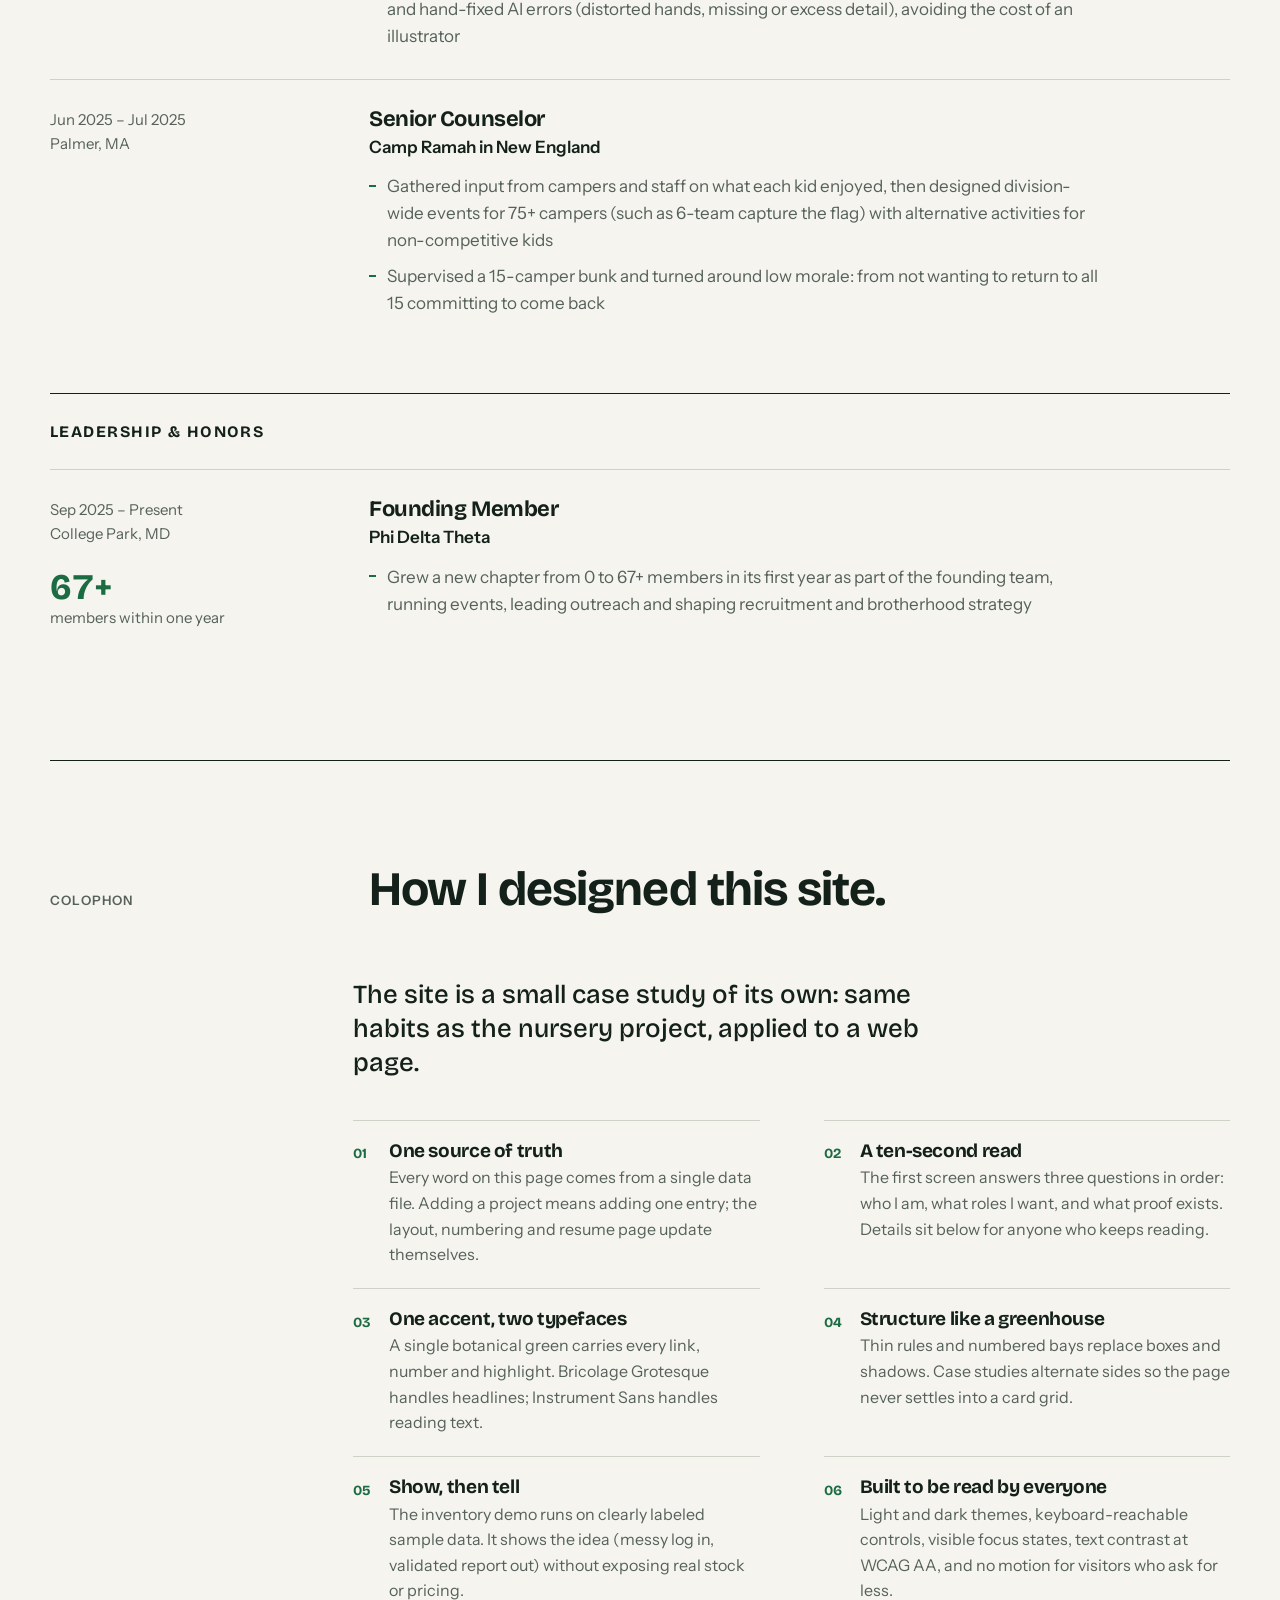
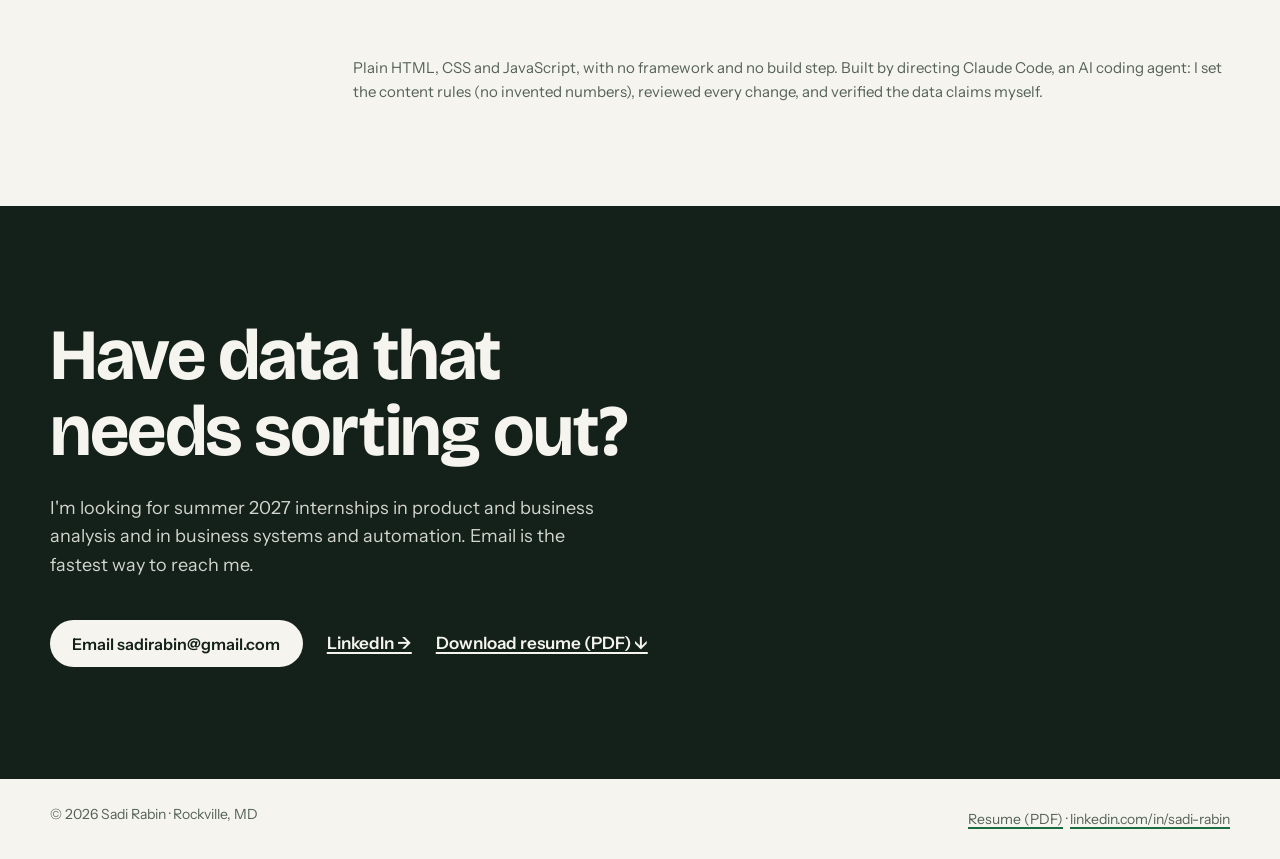
==== commit ba736ff0: "Replace the time estimate with what changed, bold key results Co-Authored-By: Claude Opus 4.6 <norep" ====
--- a/index.html
+++ b/index.html
@@ -22,7 +22,7 @@
 <link rel="preconnect" href="https://fonts.googleapis.com">
 <link rel="preconnect" href="https://fonts.gstatic.com" crossorigin>
 <link rel="stylesheet" href="https://fonts.googleapis.com/css2?family=Bricolage+Grotesque:opsz,wght@12..96,500..800&family=Instrument+Sans:ital,wght@0,400..700;1,400&display=swap">
-<link rel="stylesheet" href="styles.css?v=20261116f">
+<link rel="stylesheet" href="styles.css?v=20261116g">
 </head>
 <body>
 <a class="skip" href="#main">Skip to content</a>
@@ -90,7 +90,7 @@
 
 <noscript><p class="wrap" style="padding:2rem 0">This site needs JavaScript to display its content. You can reach Sadi Rabin at sadirabin@gmail.com.</p></noscript>
 
-<script src="data.js?v=20261116f"></script>
-<script src="app.js?v=20261116f"></script>
+<script src="data.js?v=20261116g"></script>
+<script src="app.js?v=20261116g"></script>
 </body>
 </html>
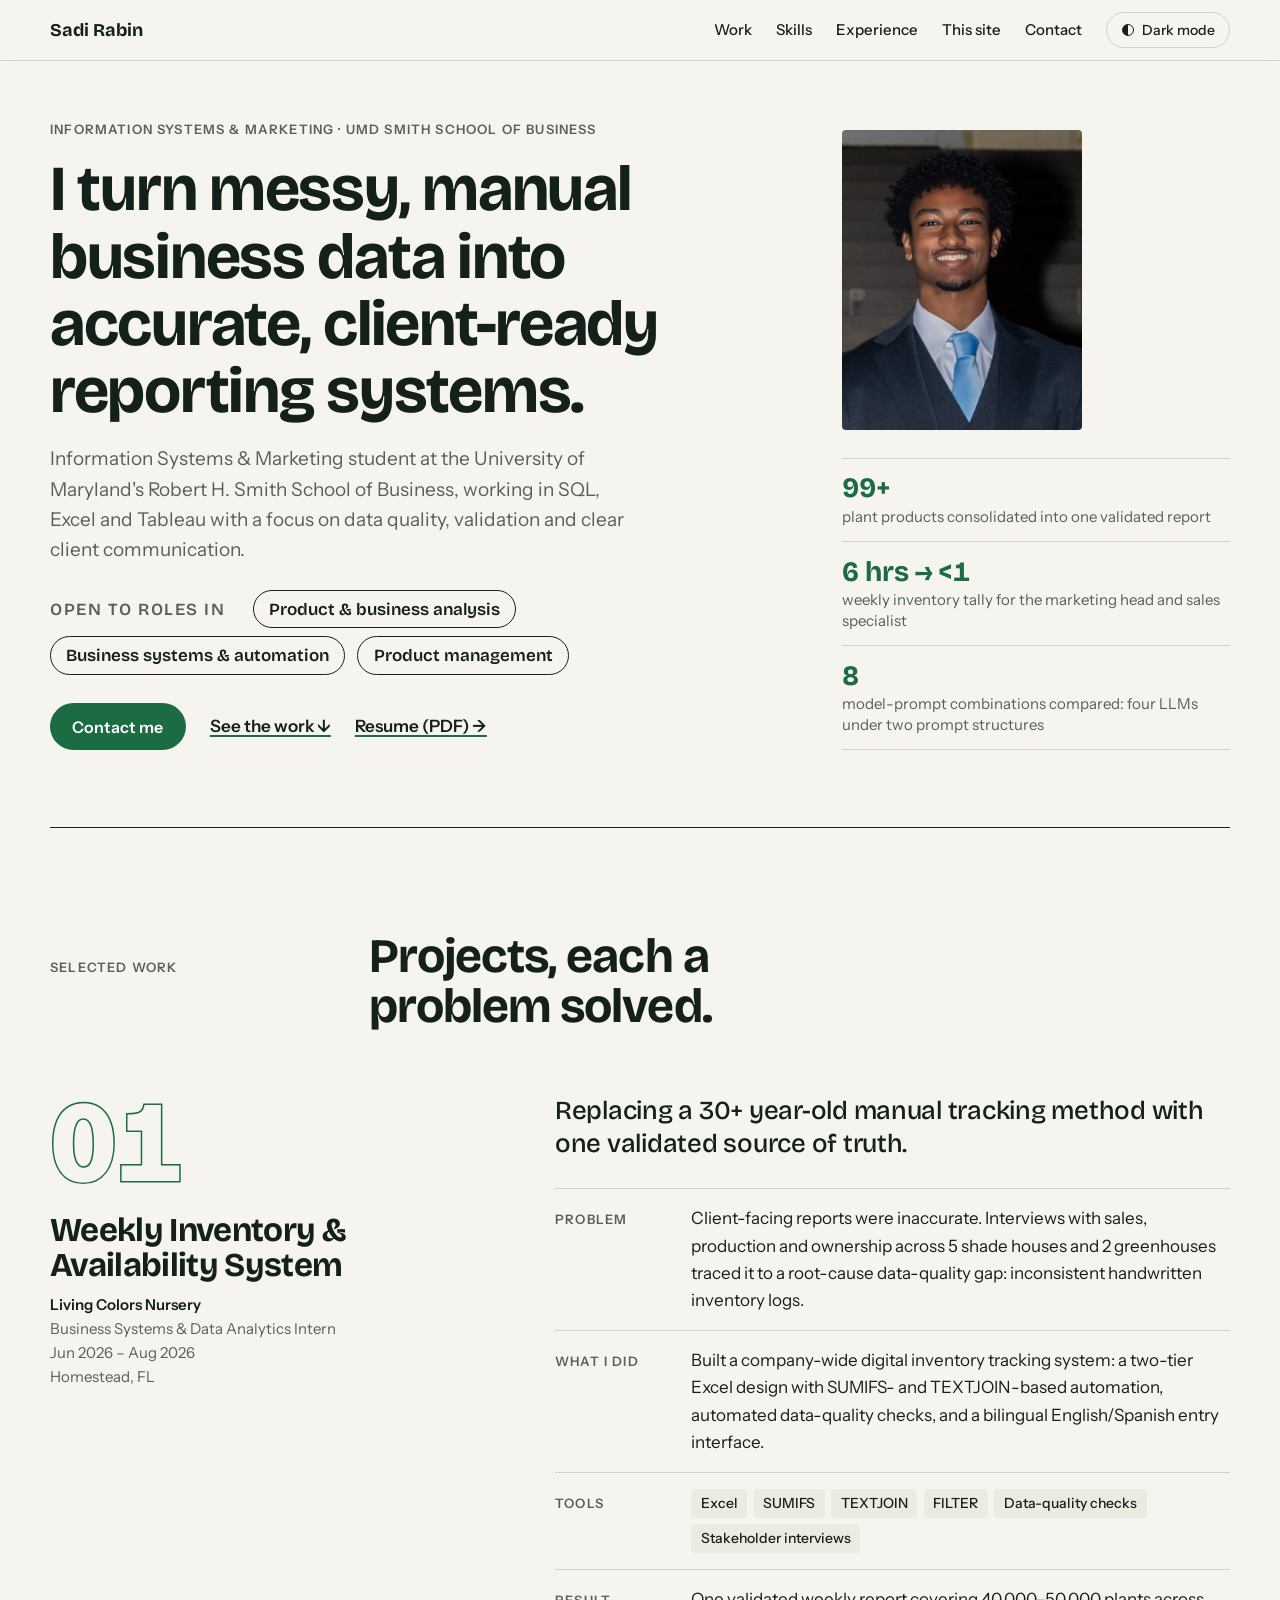
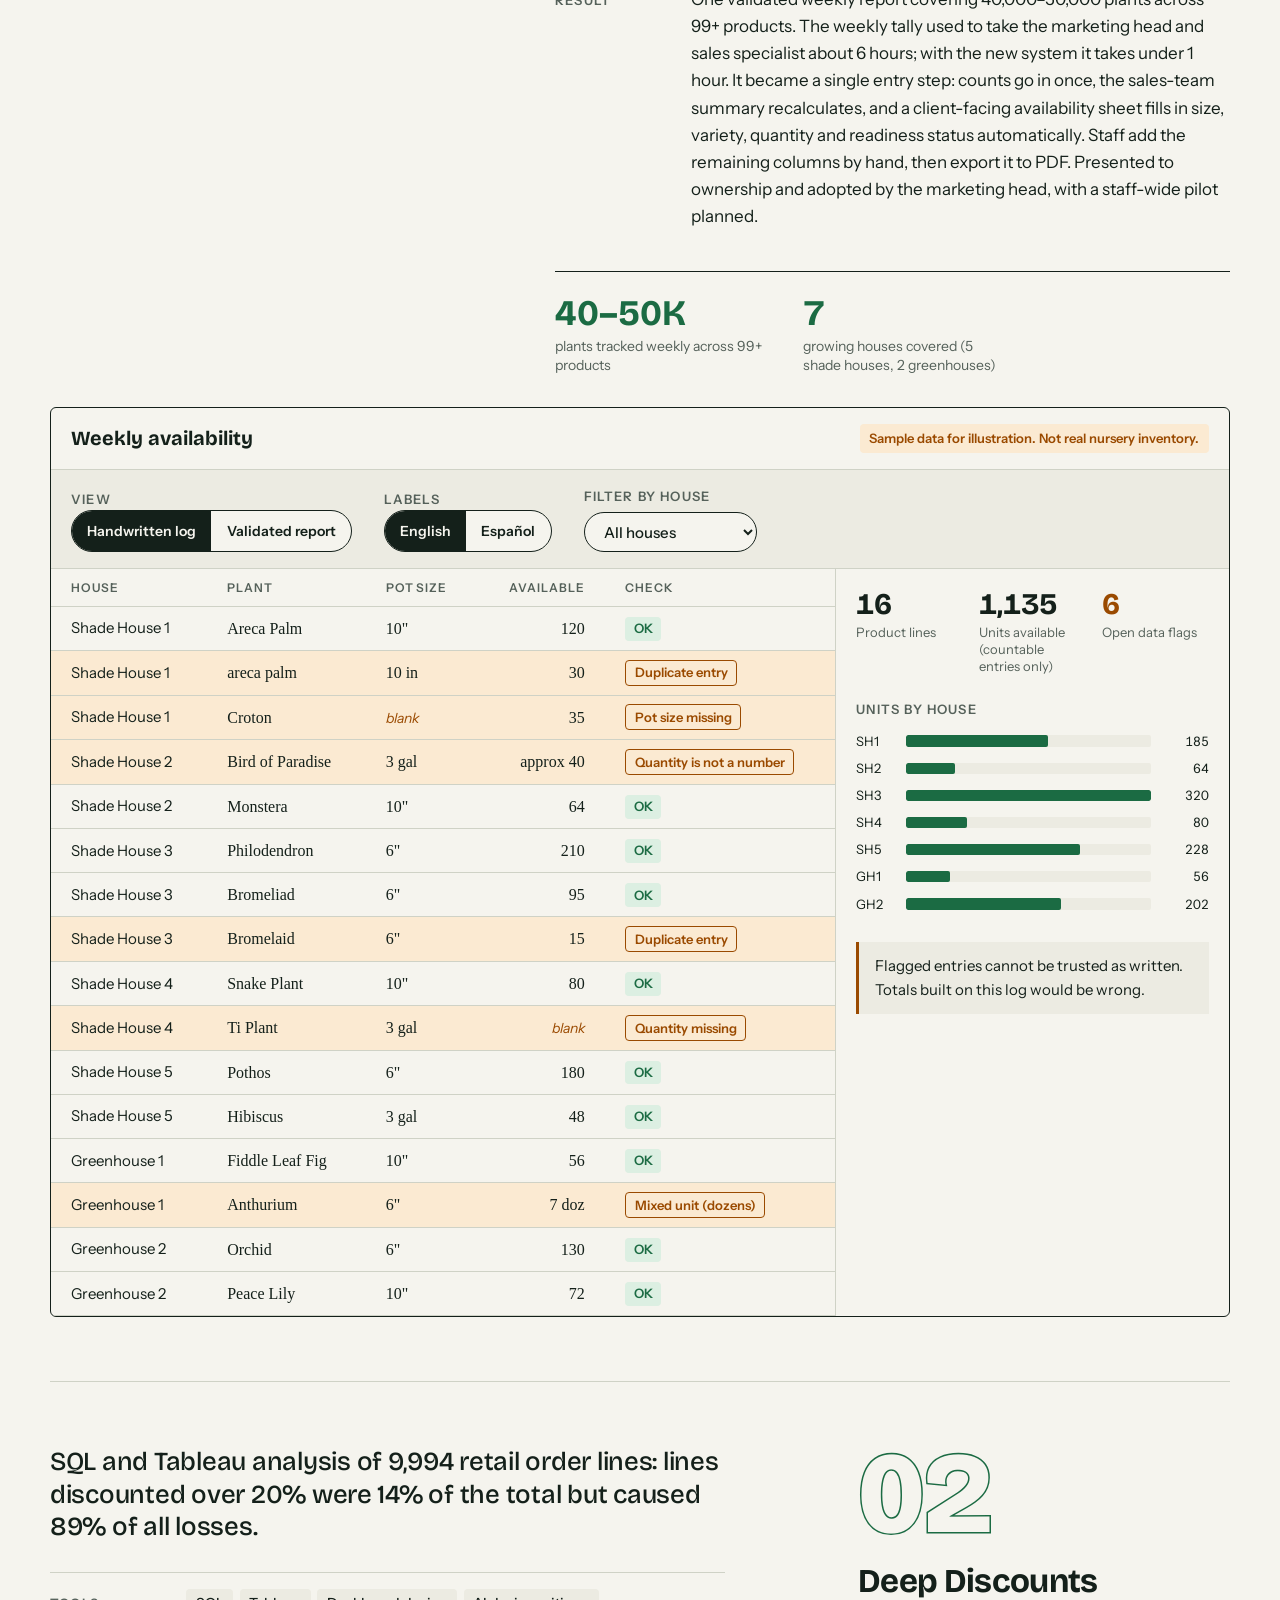
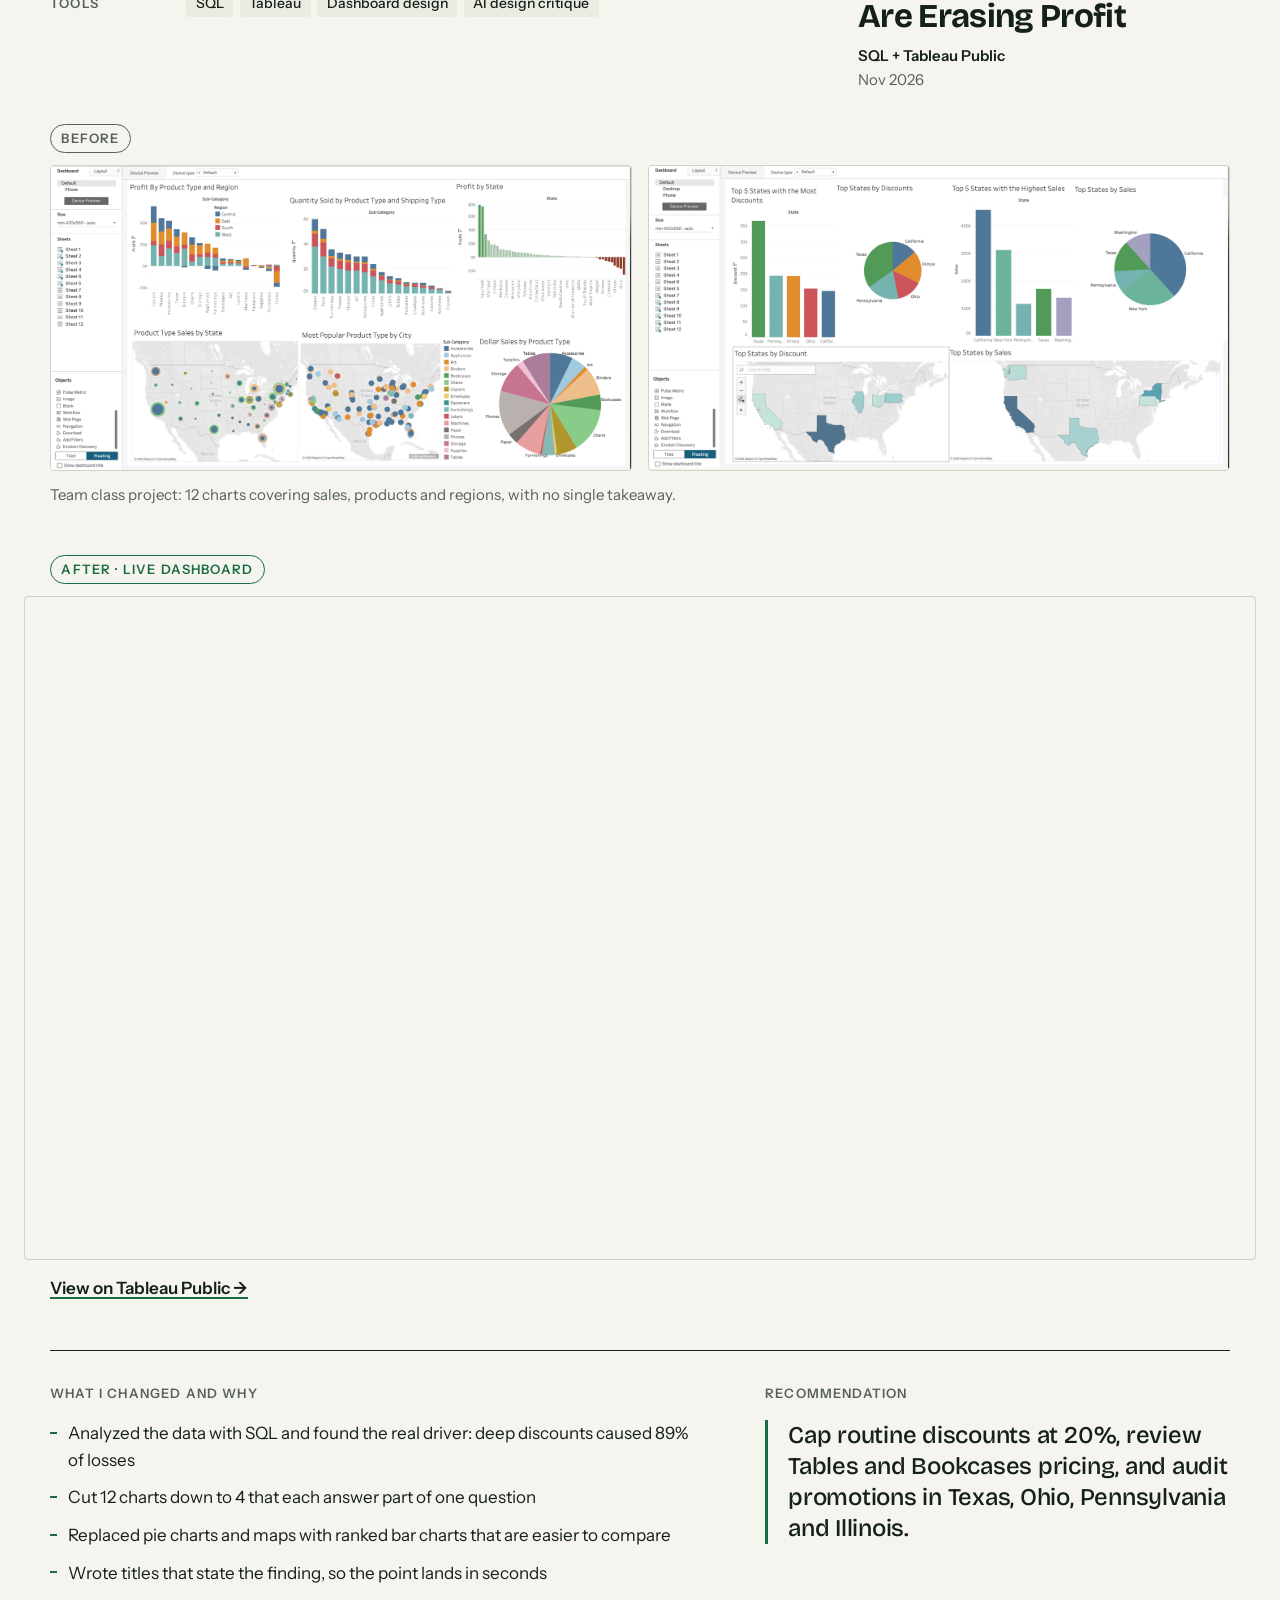
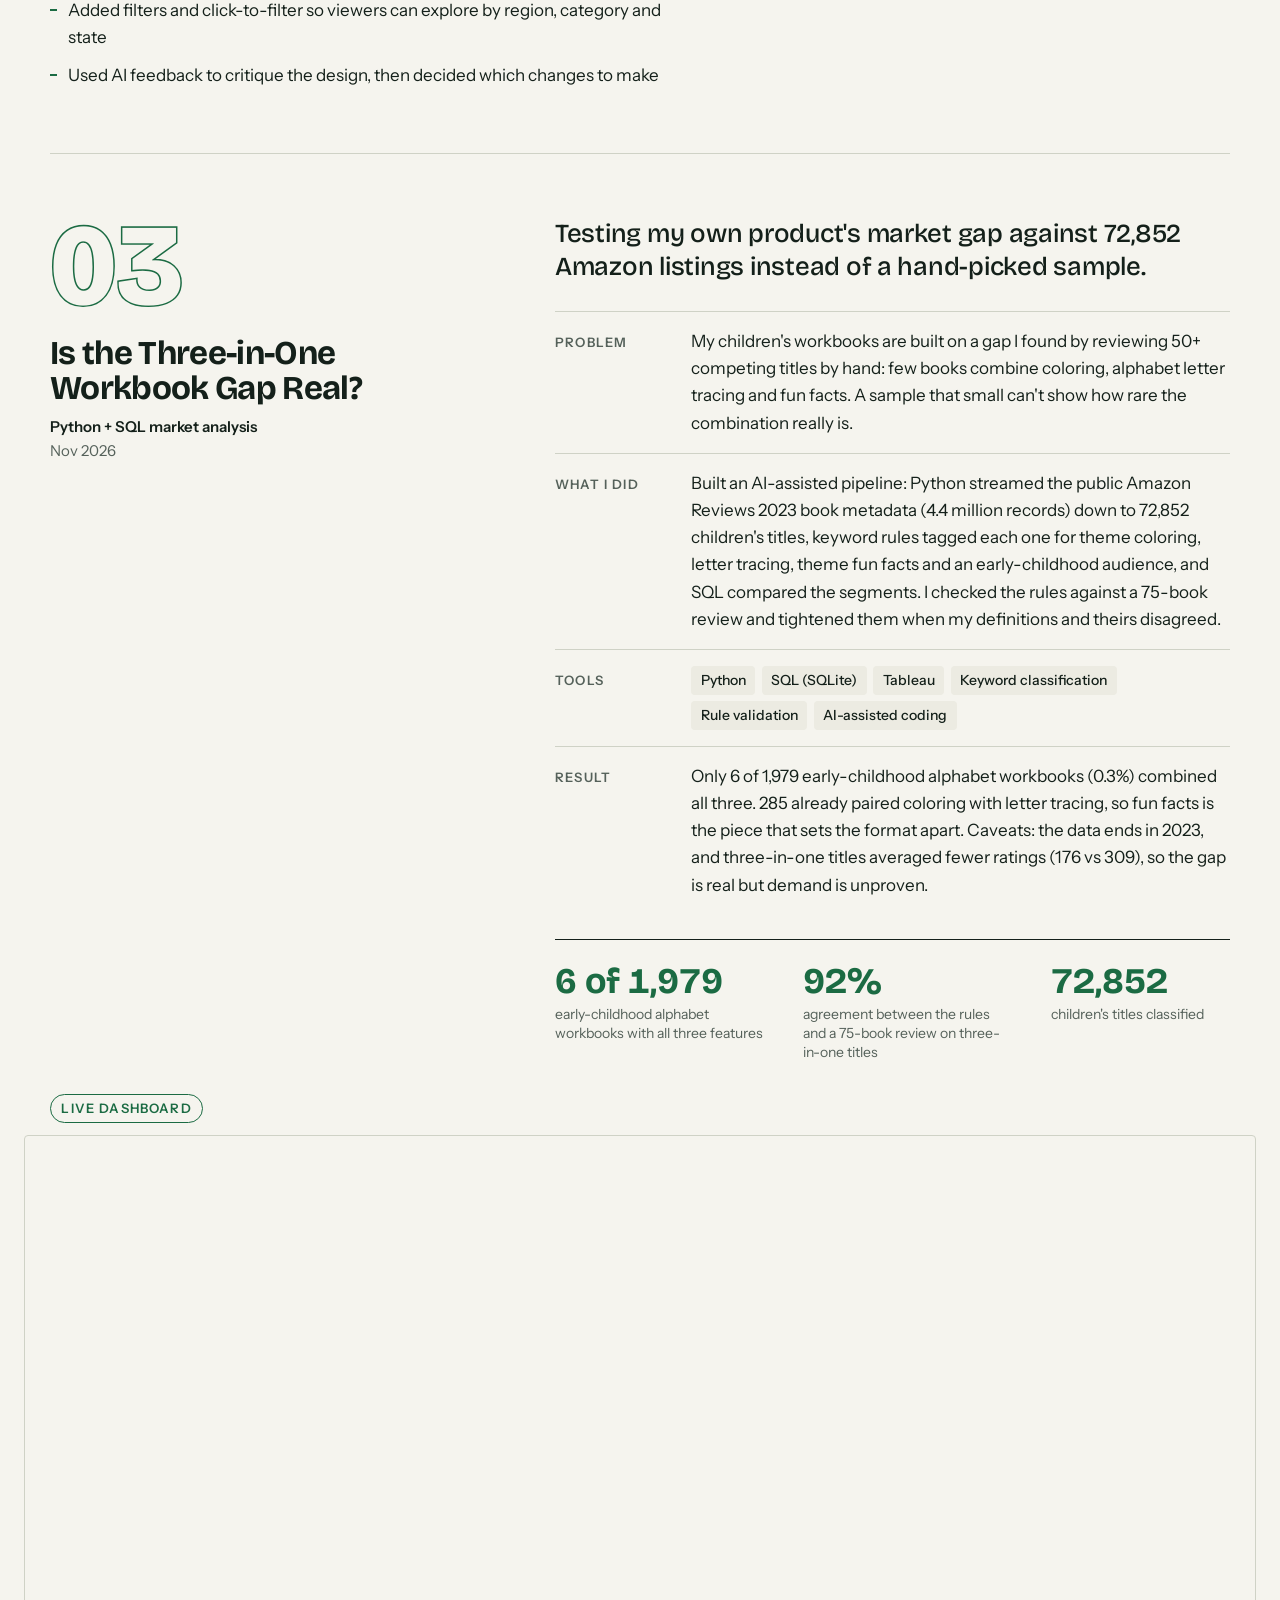
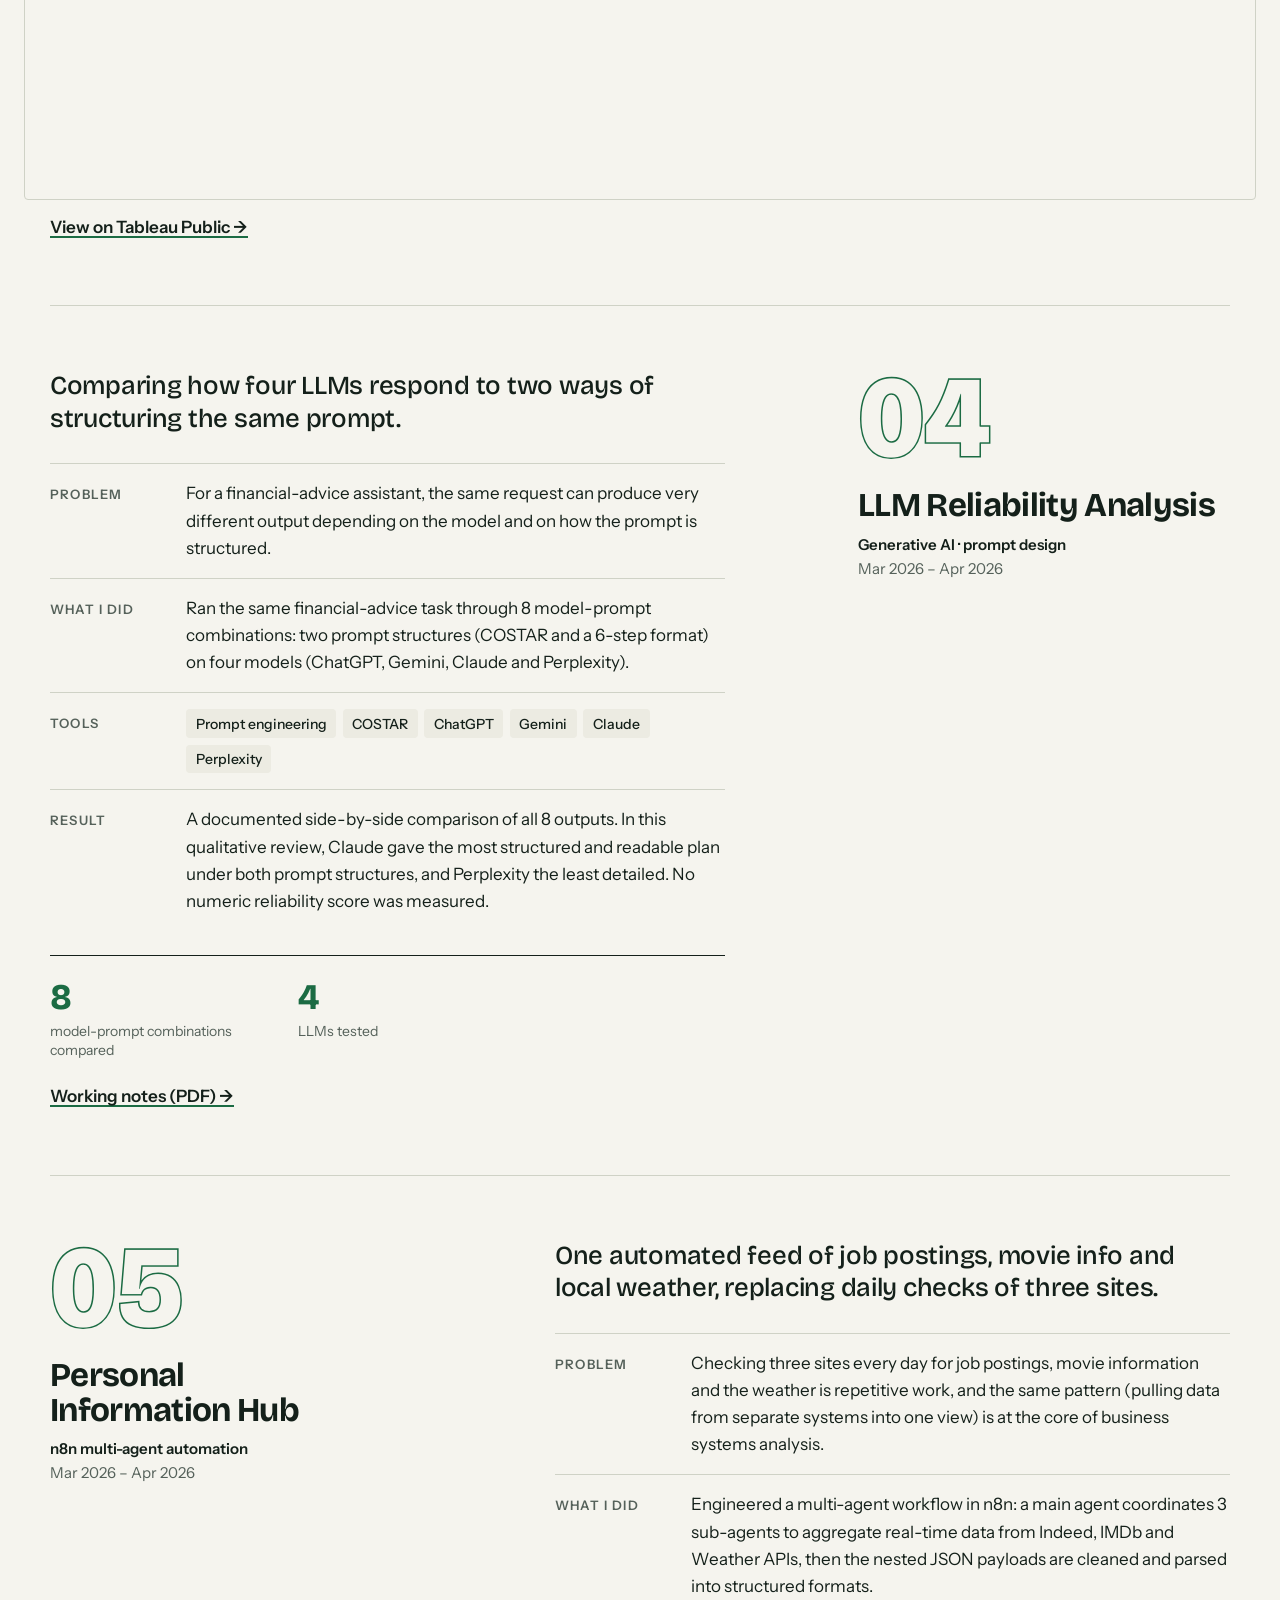
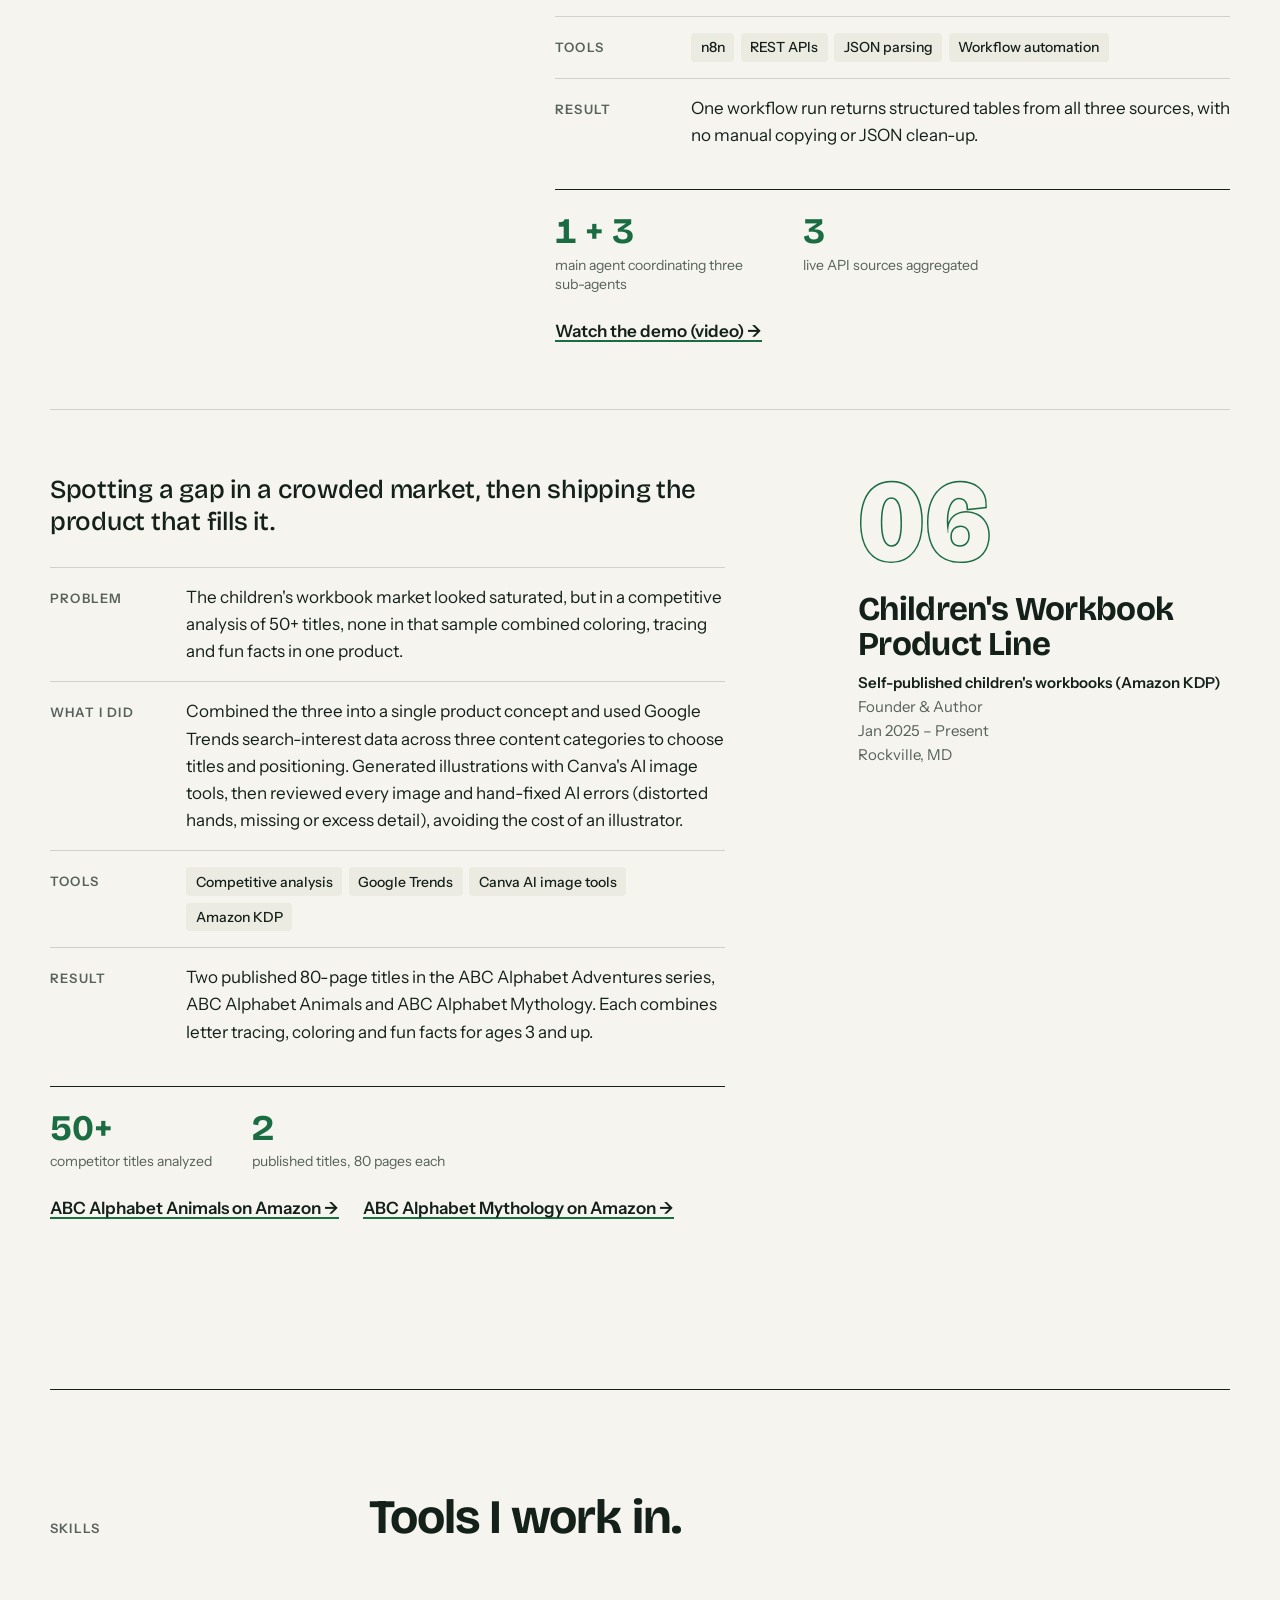
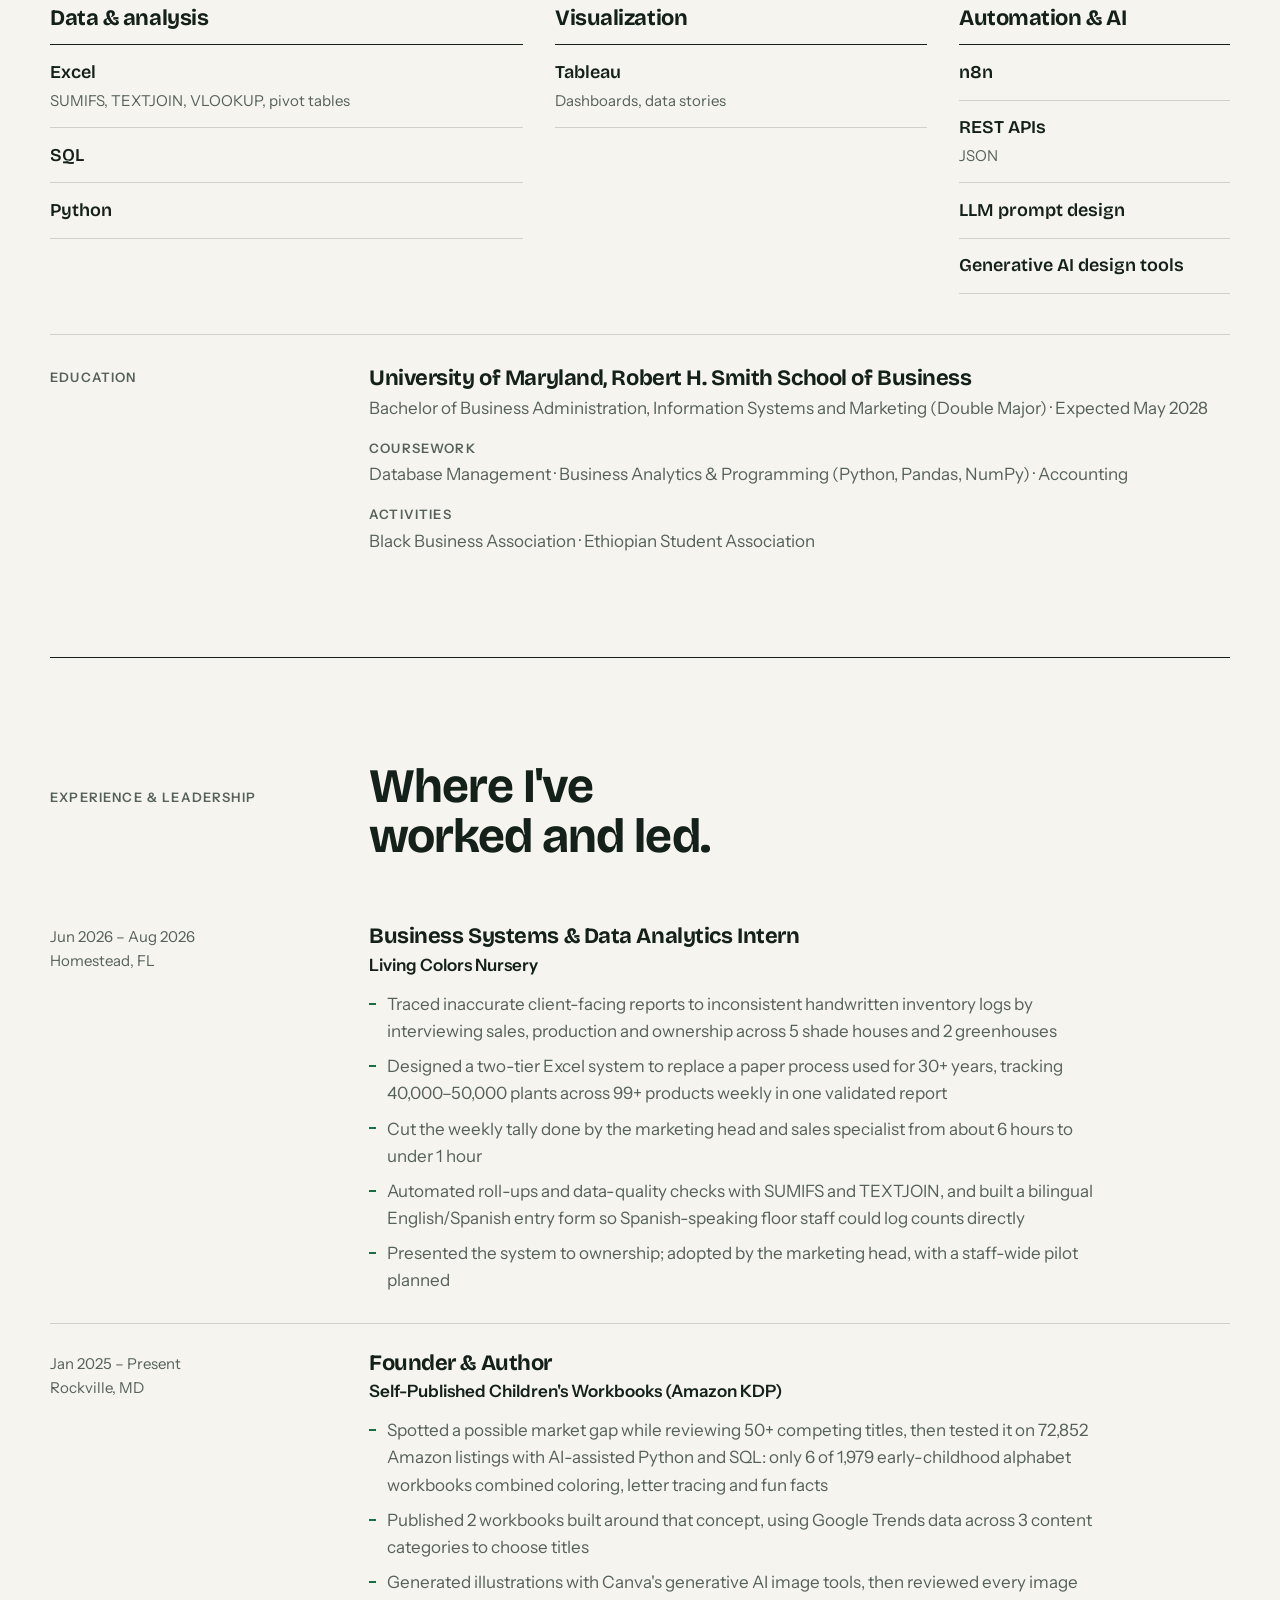
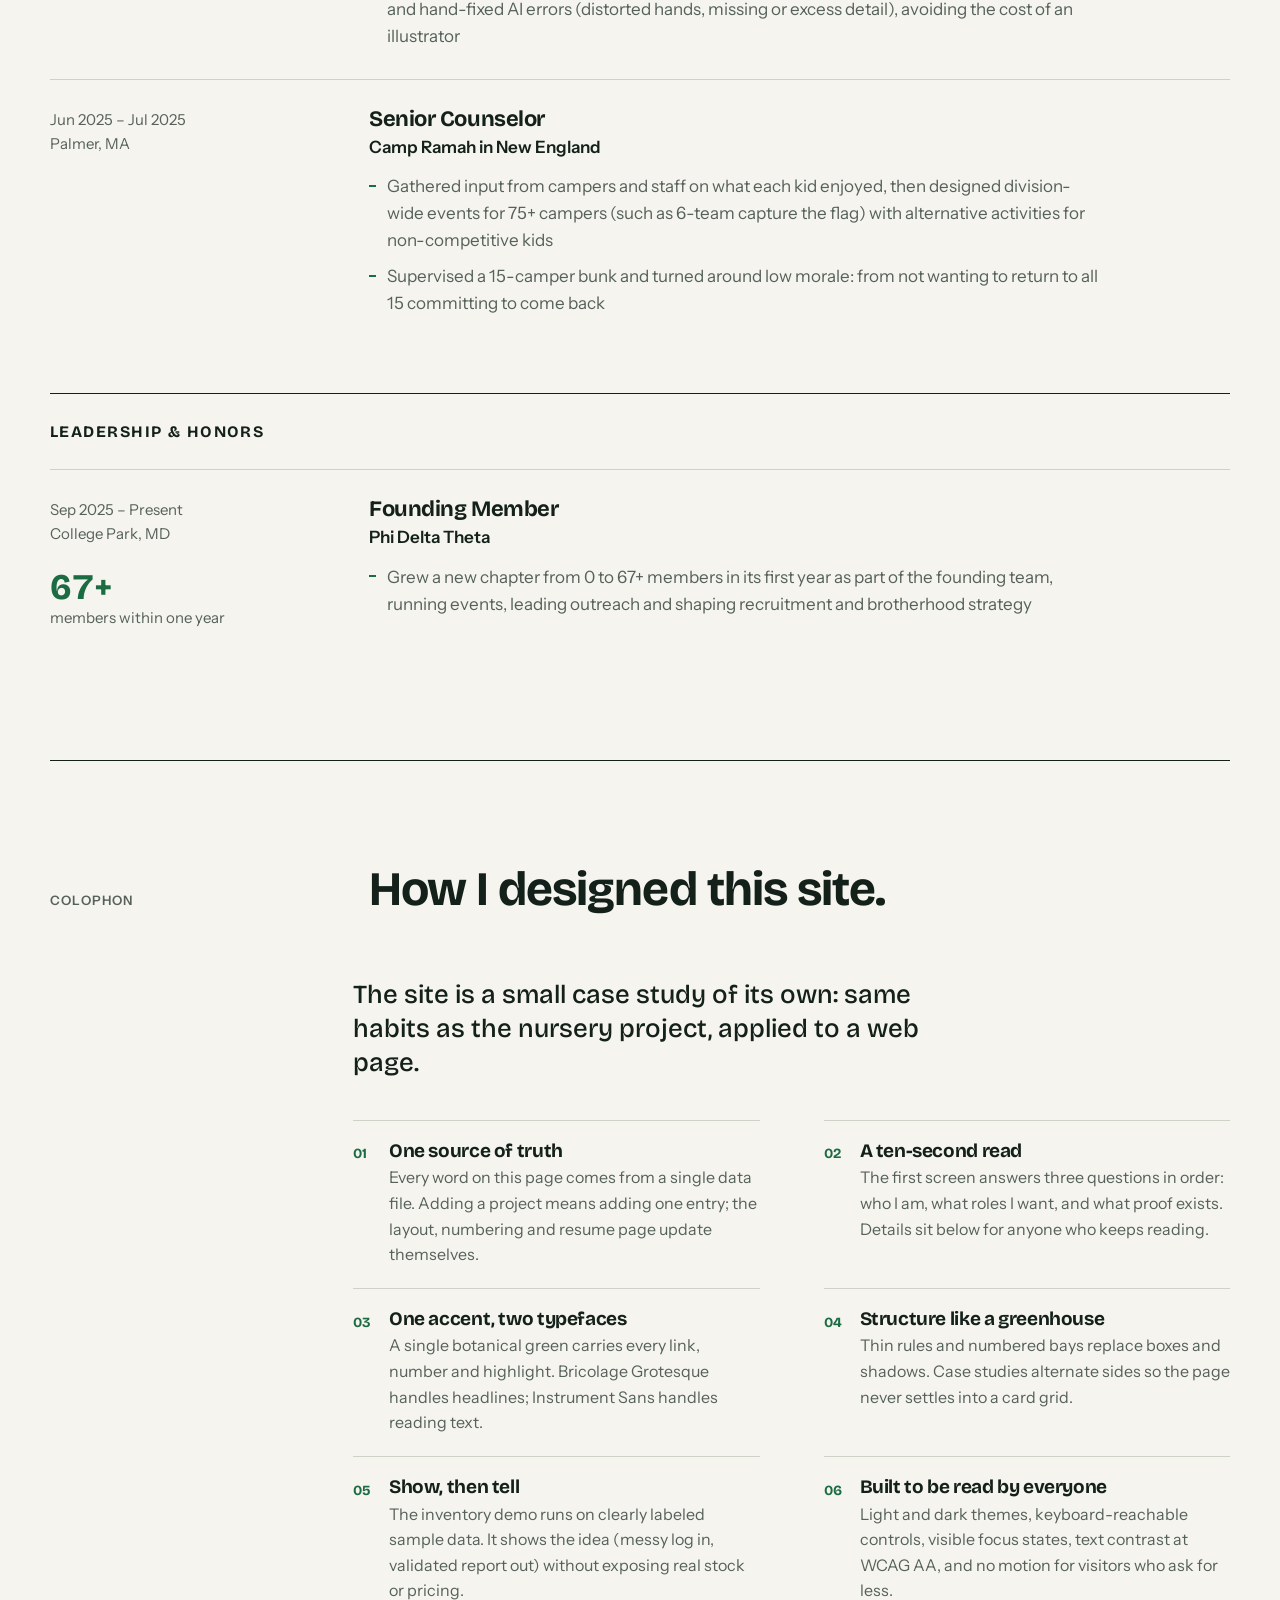
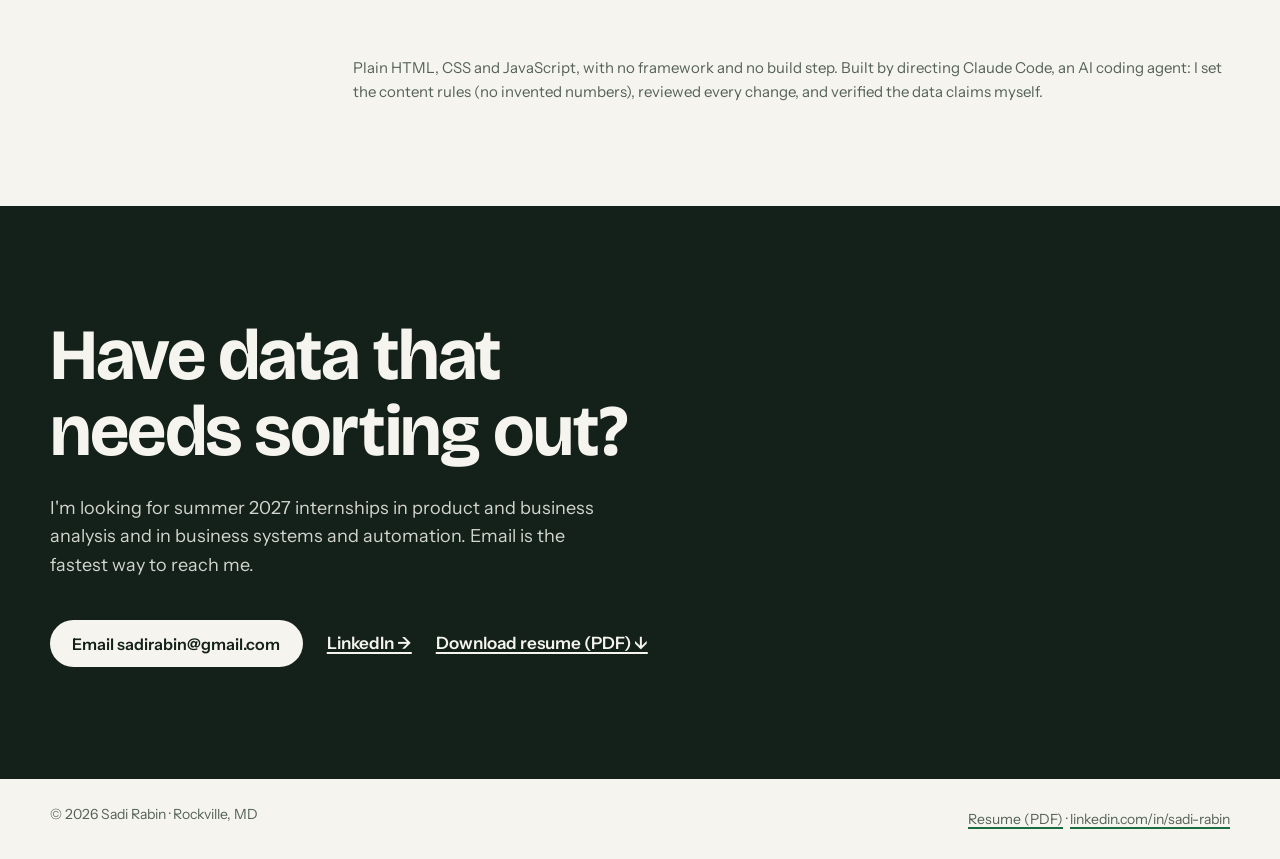
==== commit b0947ee6: "Use the confirmed tally time: about 6 hours to under 1 hour Co-Authored-By: Claude Opus 4.6 <noreply" ====
--- a/index.html
+++ b/index.html
@@ -22,7 +22,7 @@
 <link rel="preconnect" href="https://fonts.googleapis.com">
 <link rel="preconnect" href="https://fonts.gstatic.com" crossorigin>
 <link rel="stylesheet" href="https://fonts.googleapis.com/css2?family=Bricolage+Grotesque:opsz,wght@12..96,500..800&family=Instrument+Sans:ital,wght@0,400..700;1,400&display=swap">
-<link rel="stylesheet" href="styles.css?v=20261116g">
+<link rel="stylesheet" href="styles.css?v=20261116h">
 </head>
 <body>
 <a class="skip" href="#main">Skip to content</a>
@@ -90,7 +90,7 @@
 
 <noscript><p class="wrap" style="padding:2rem 0">This site needs JavaScript to display its content. You can reach Sadi Rabin at sadirabin@gmail.com.</p></noscript>
 
-<script src="data.js?v=20261116g"></script>
-<script src="app.js?v=20261116g"></script>
+<script src="data.js?v=20261116h"></script>
+<script src="app.js?v=20261116h"></script>
 </body>
 </html>
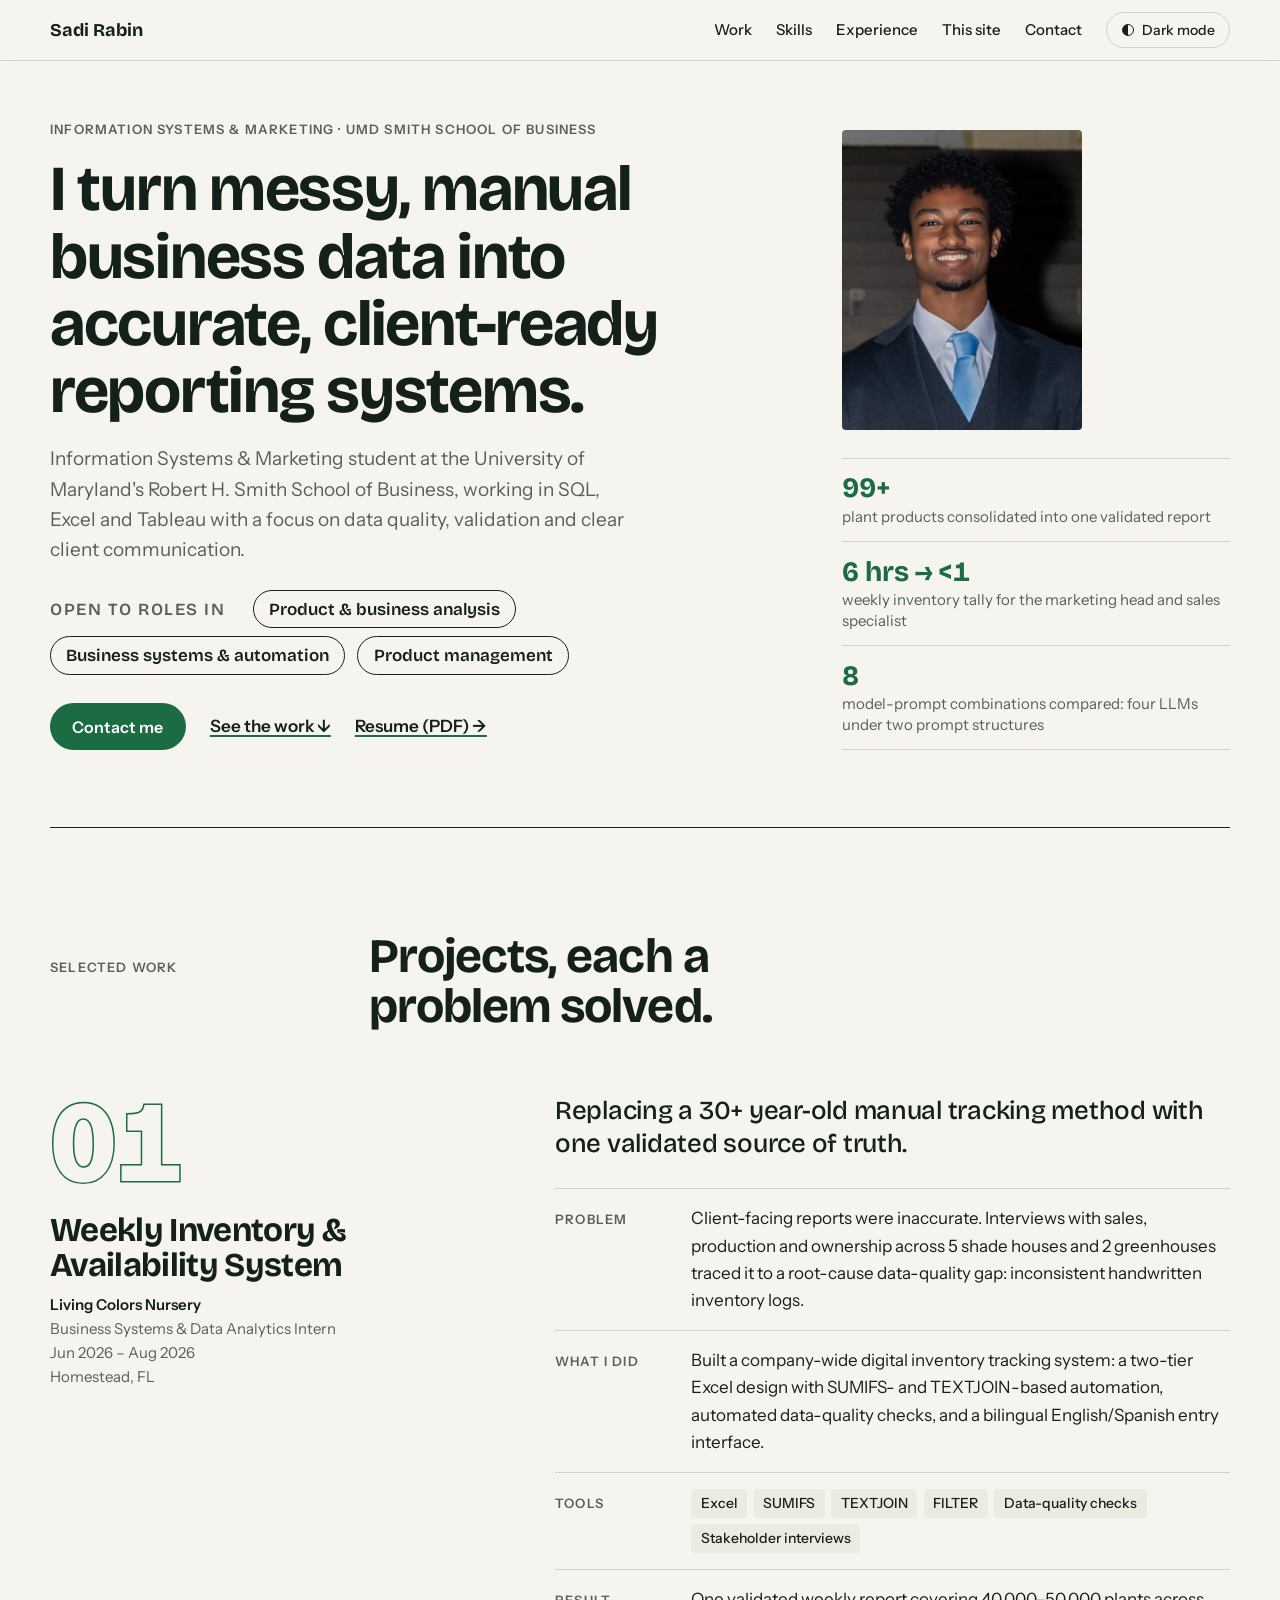
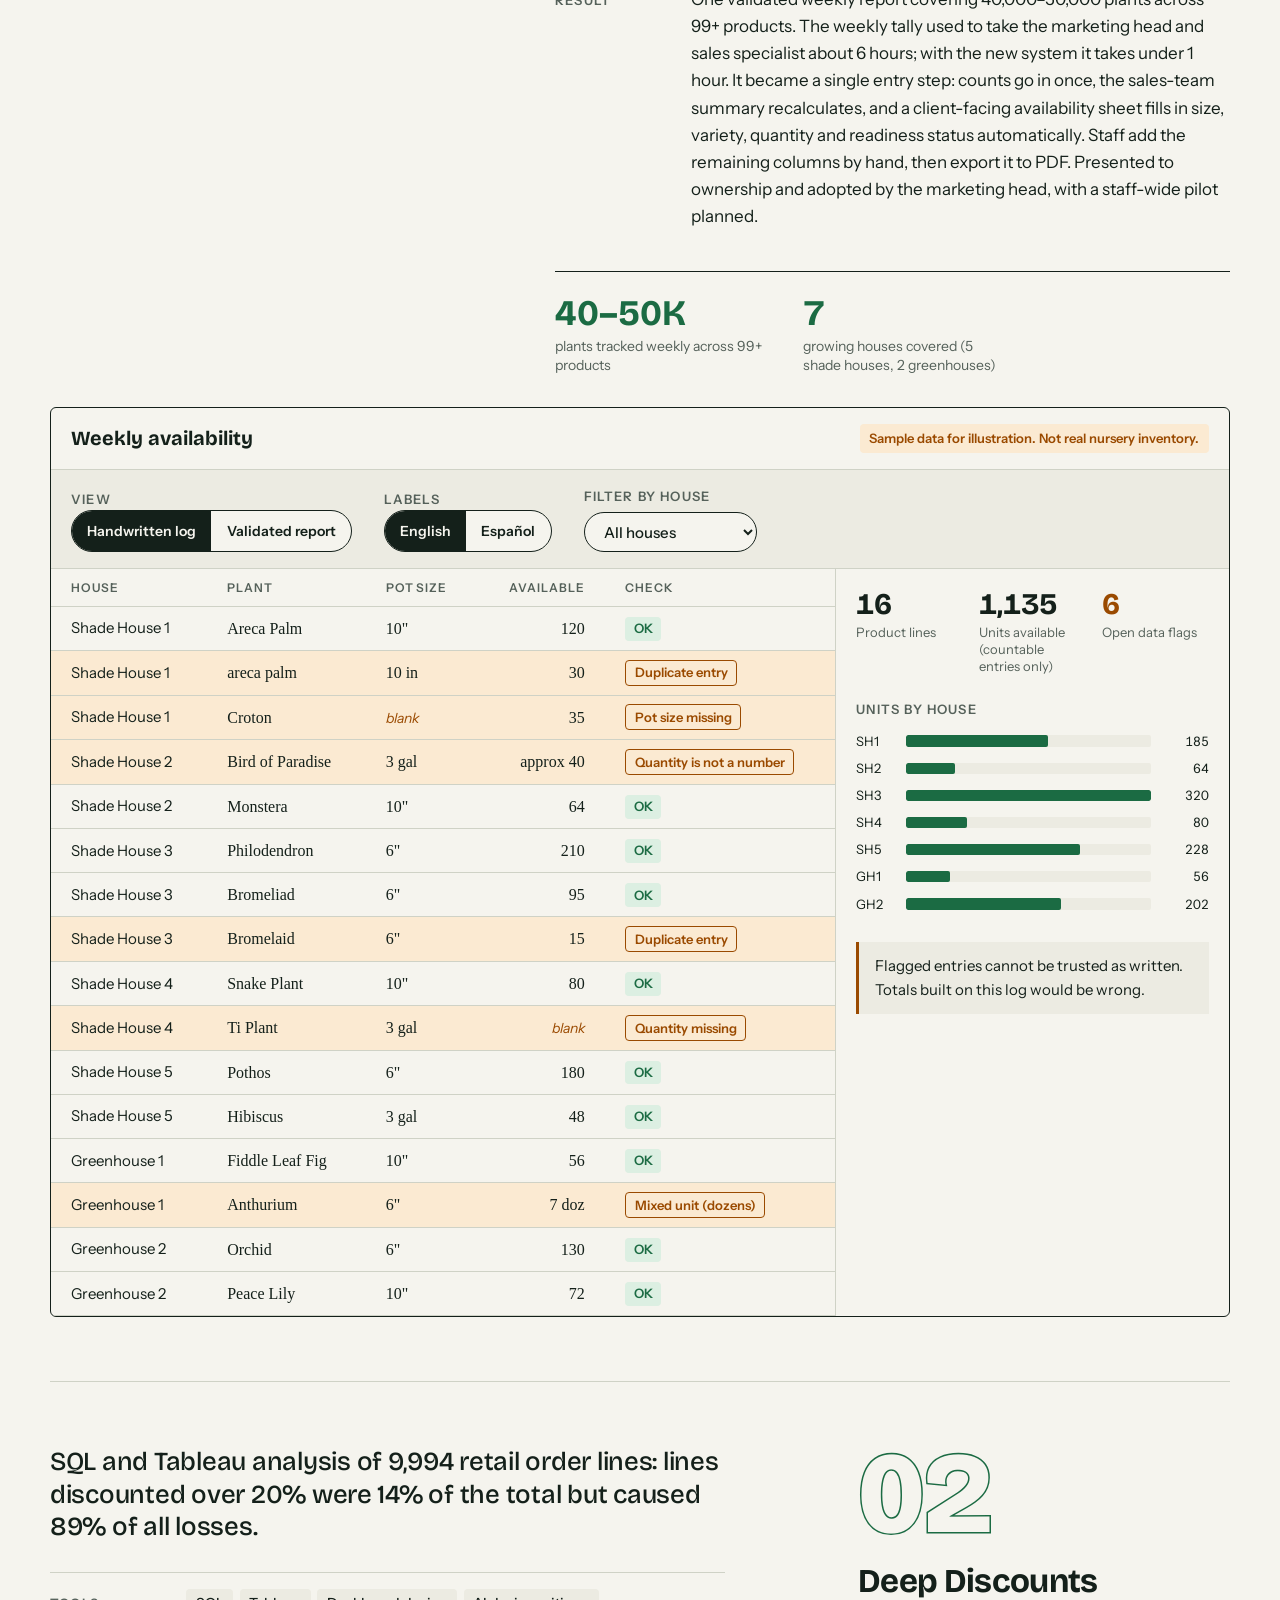
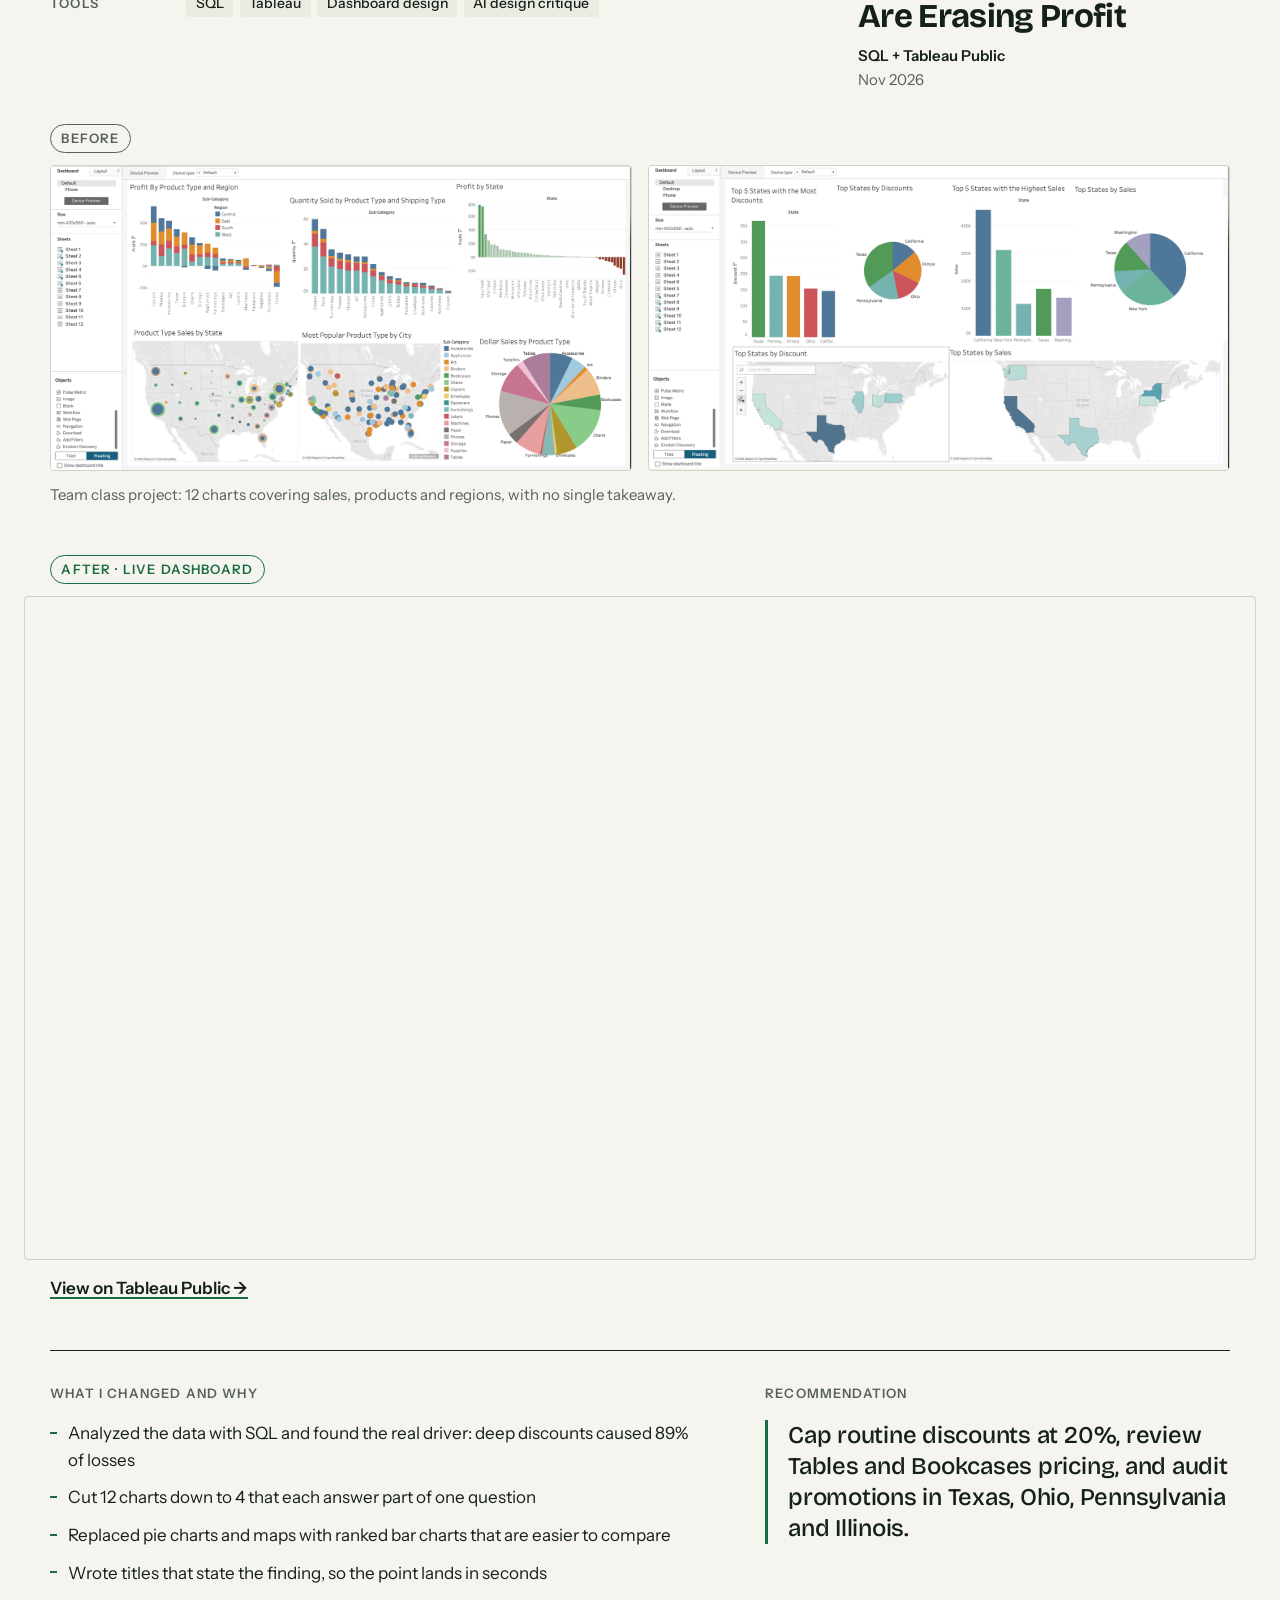
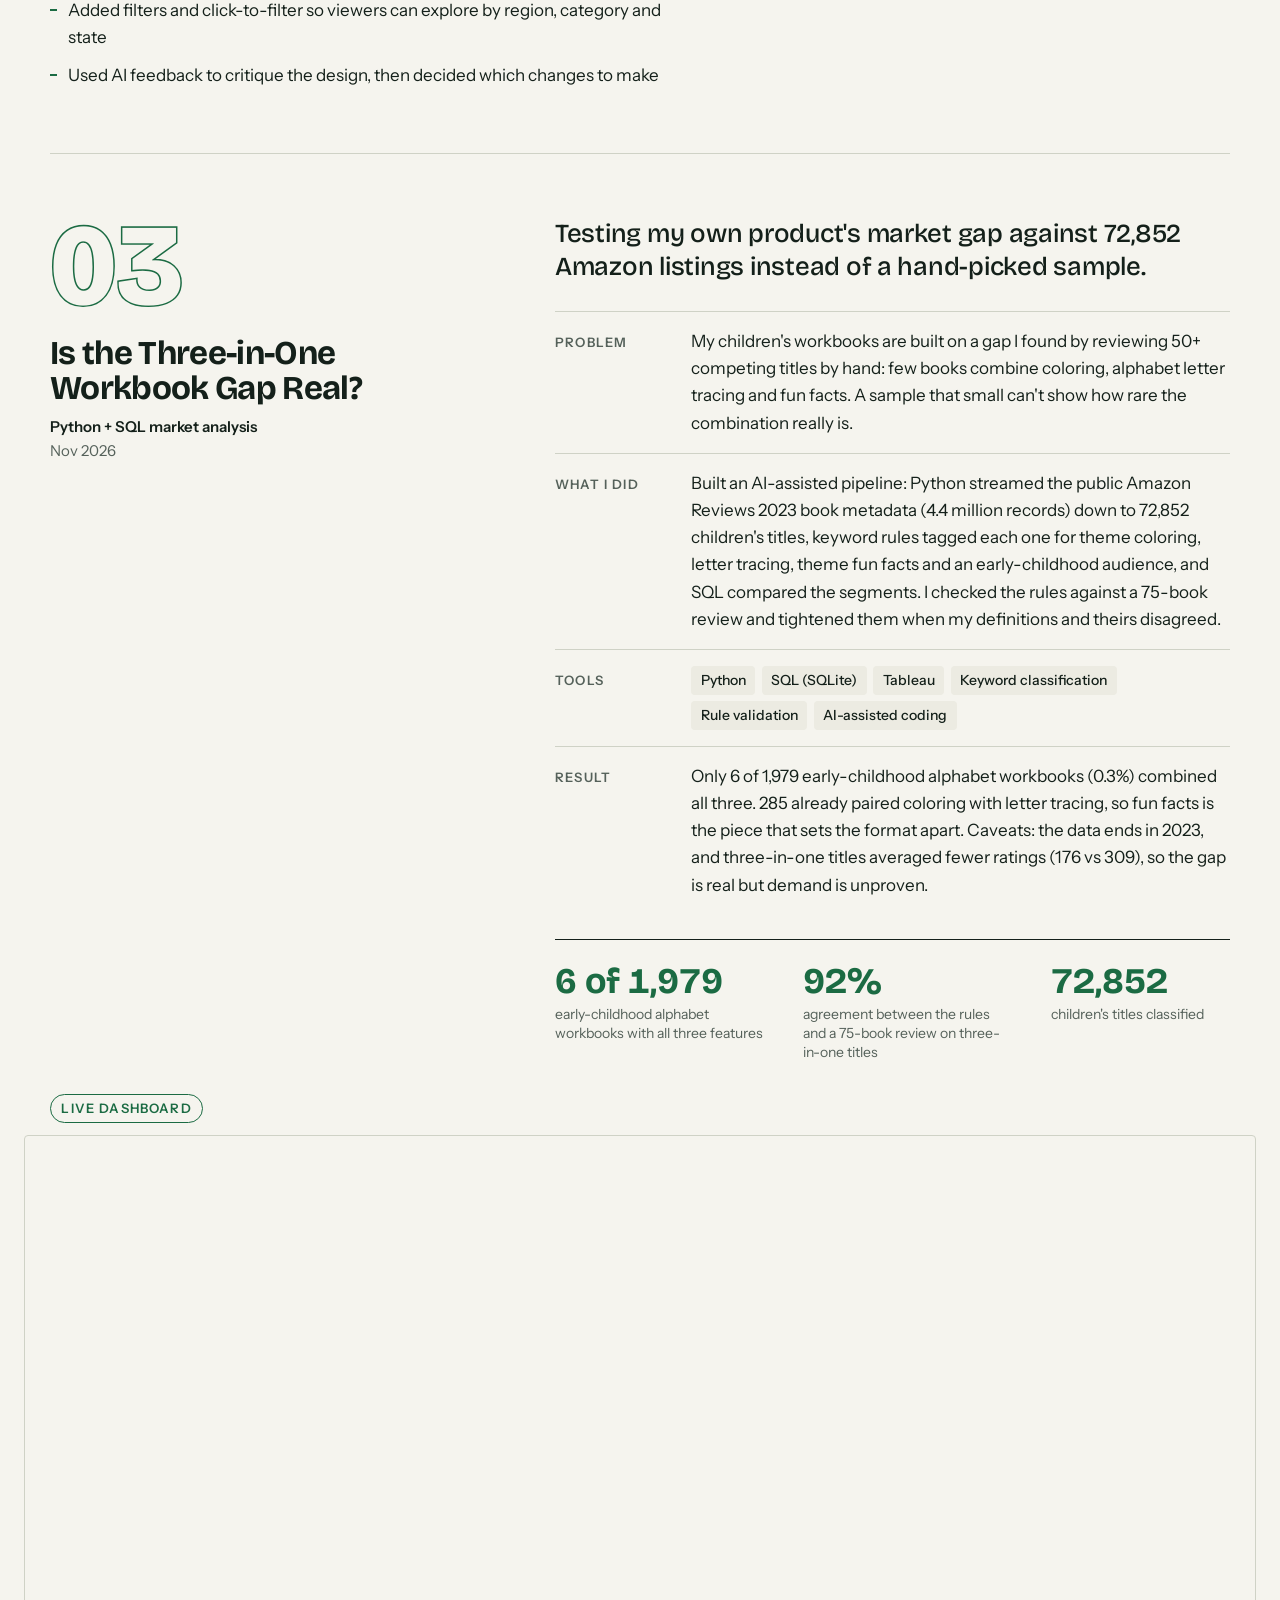
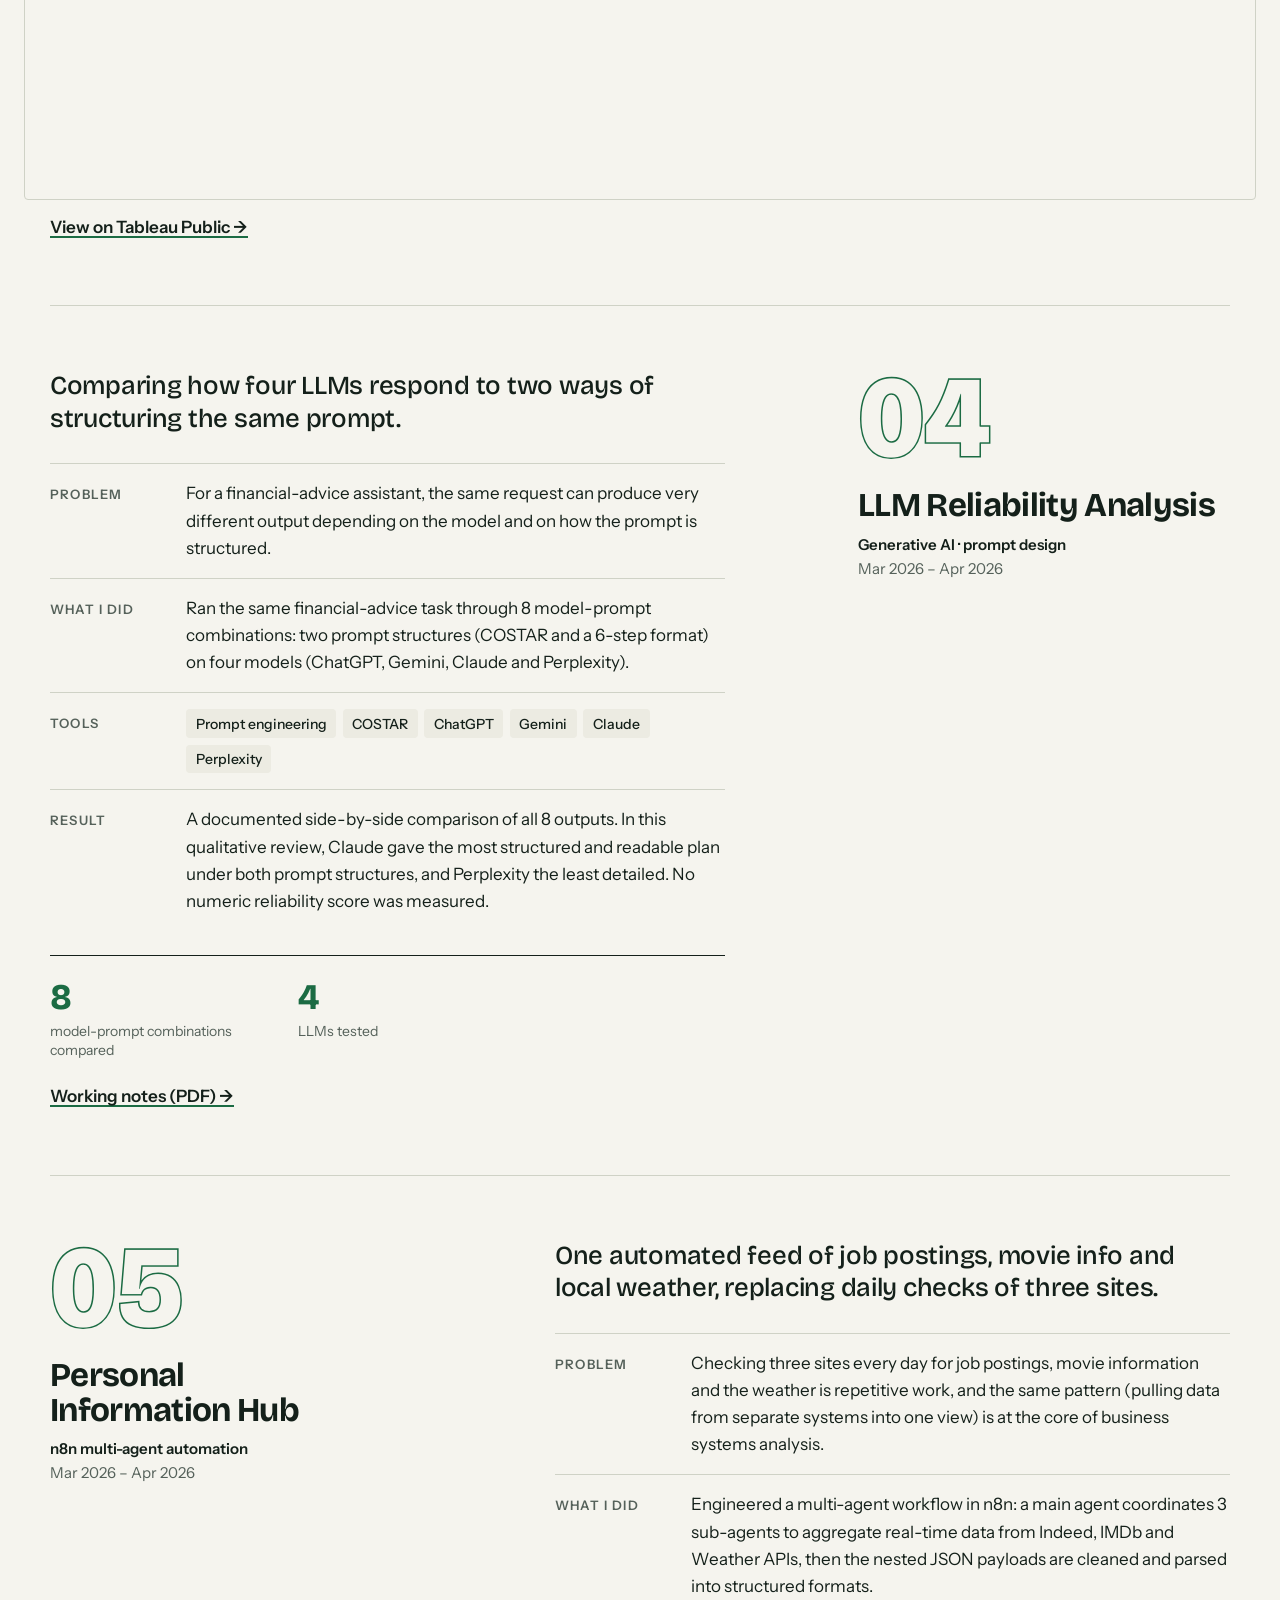
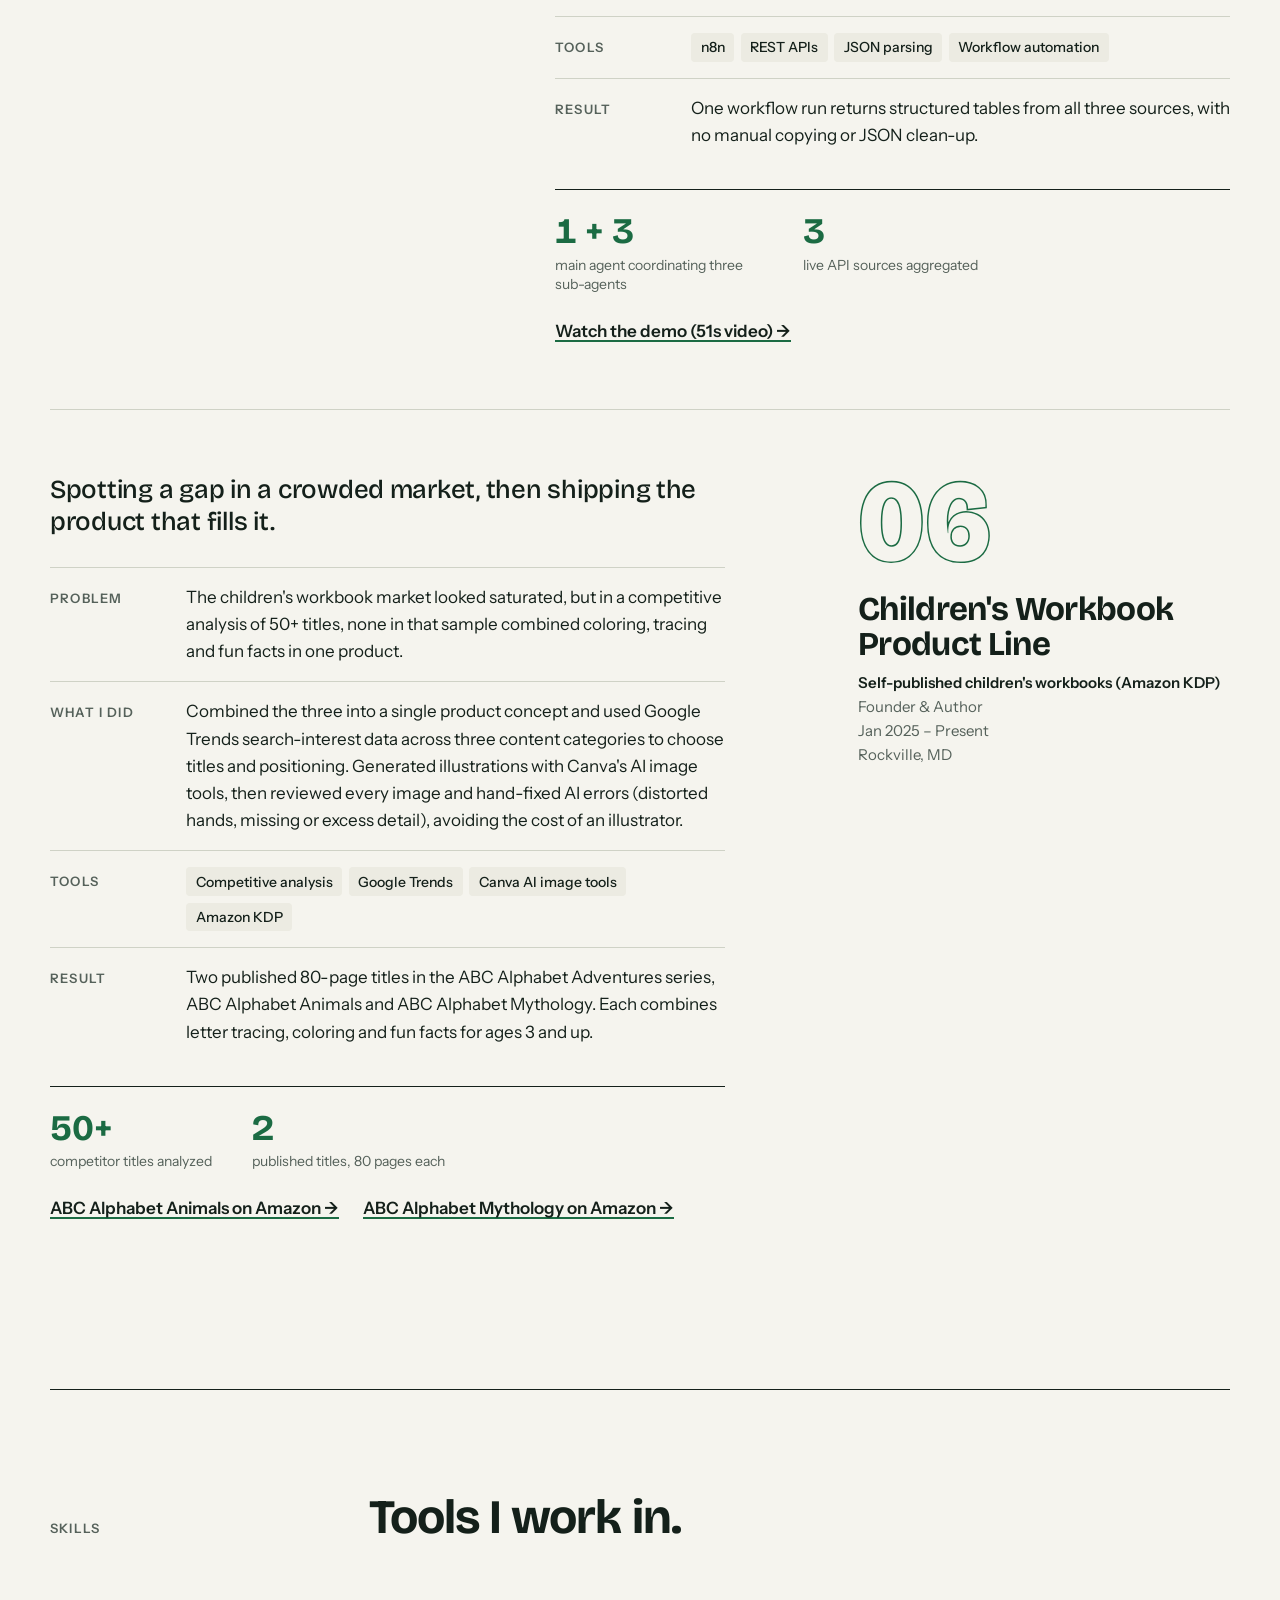
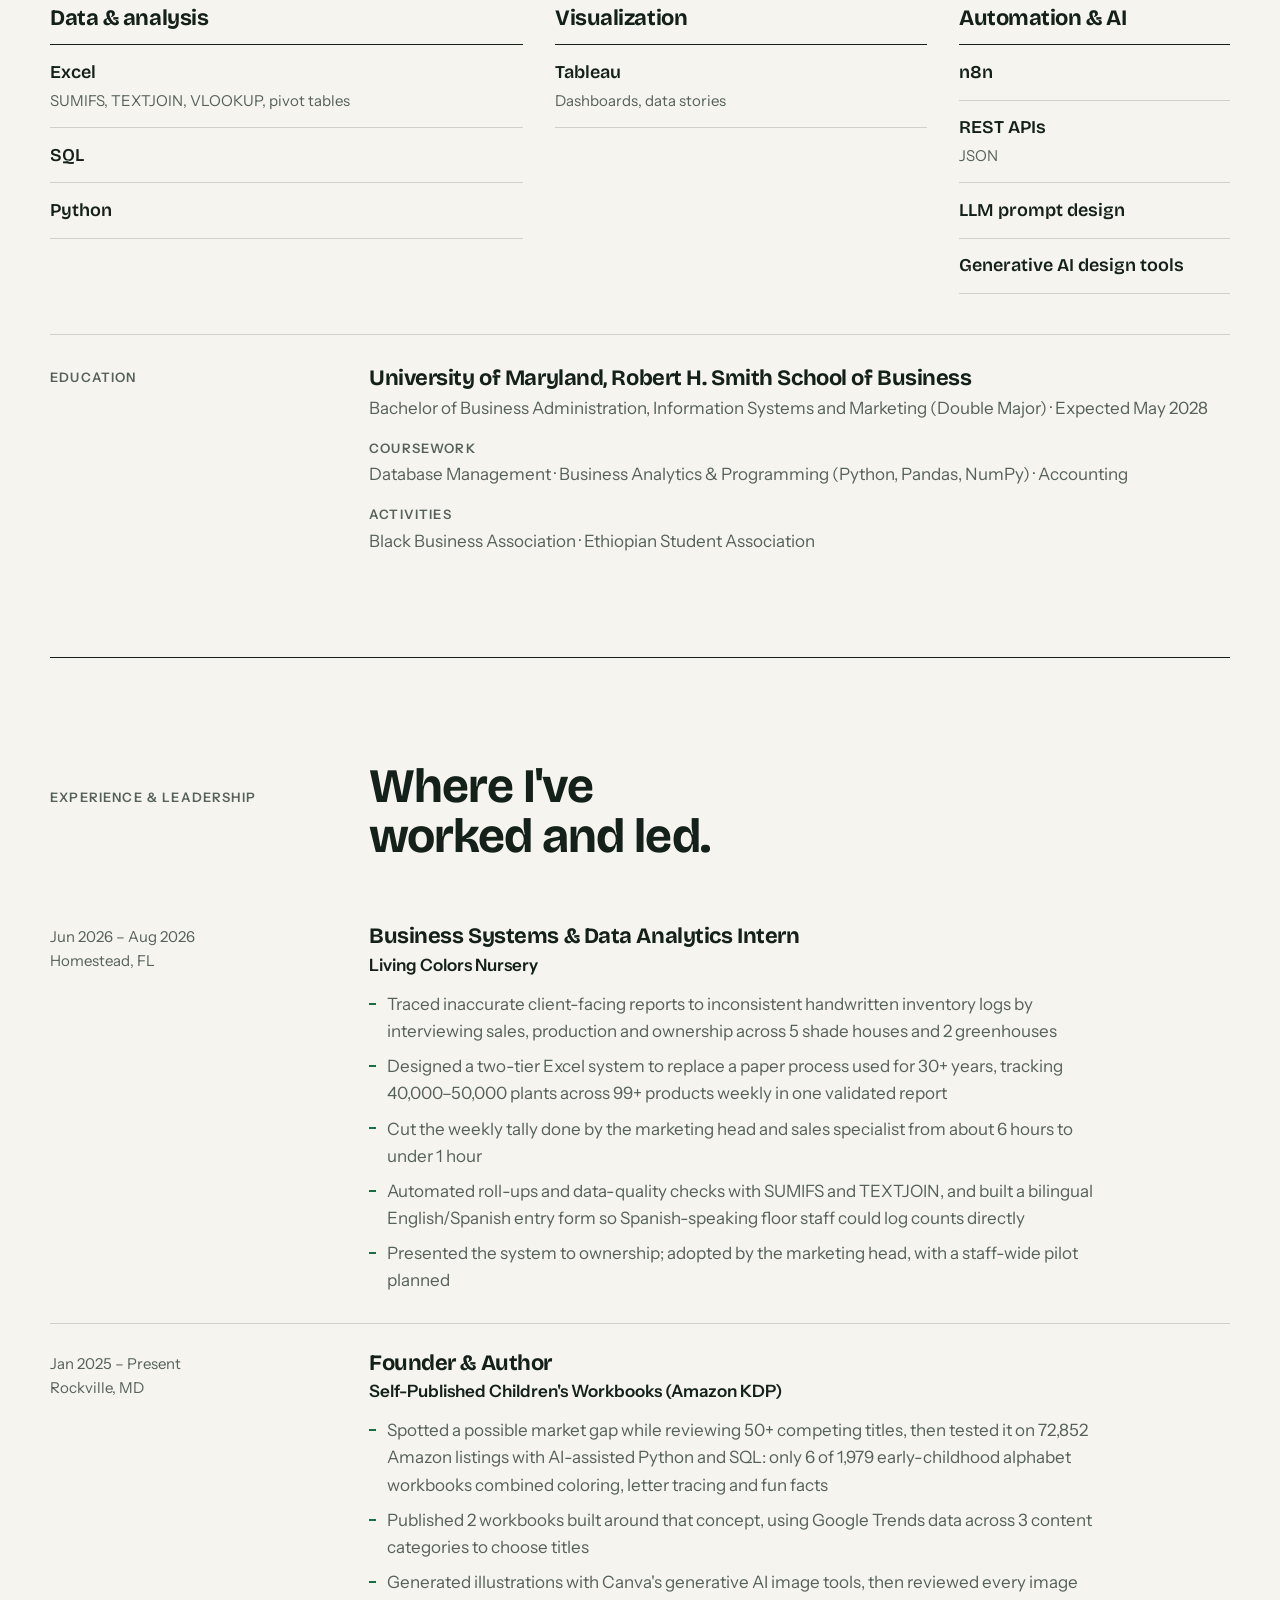
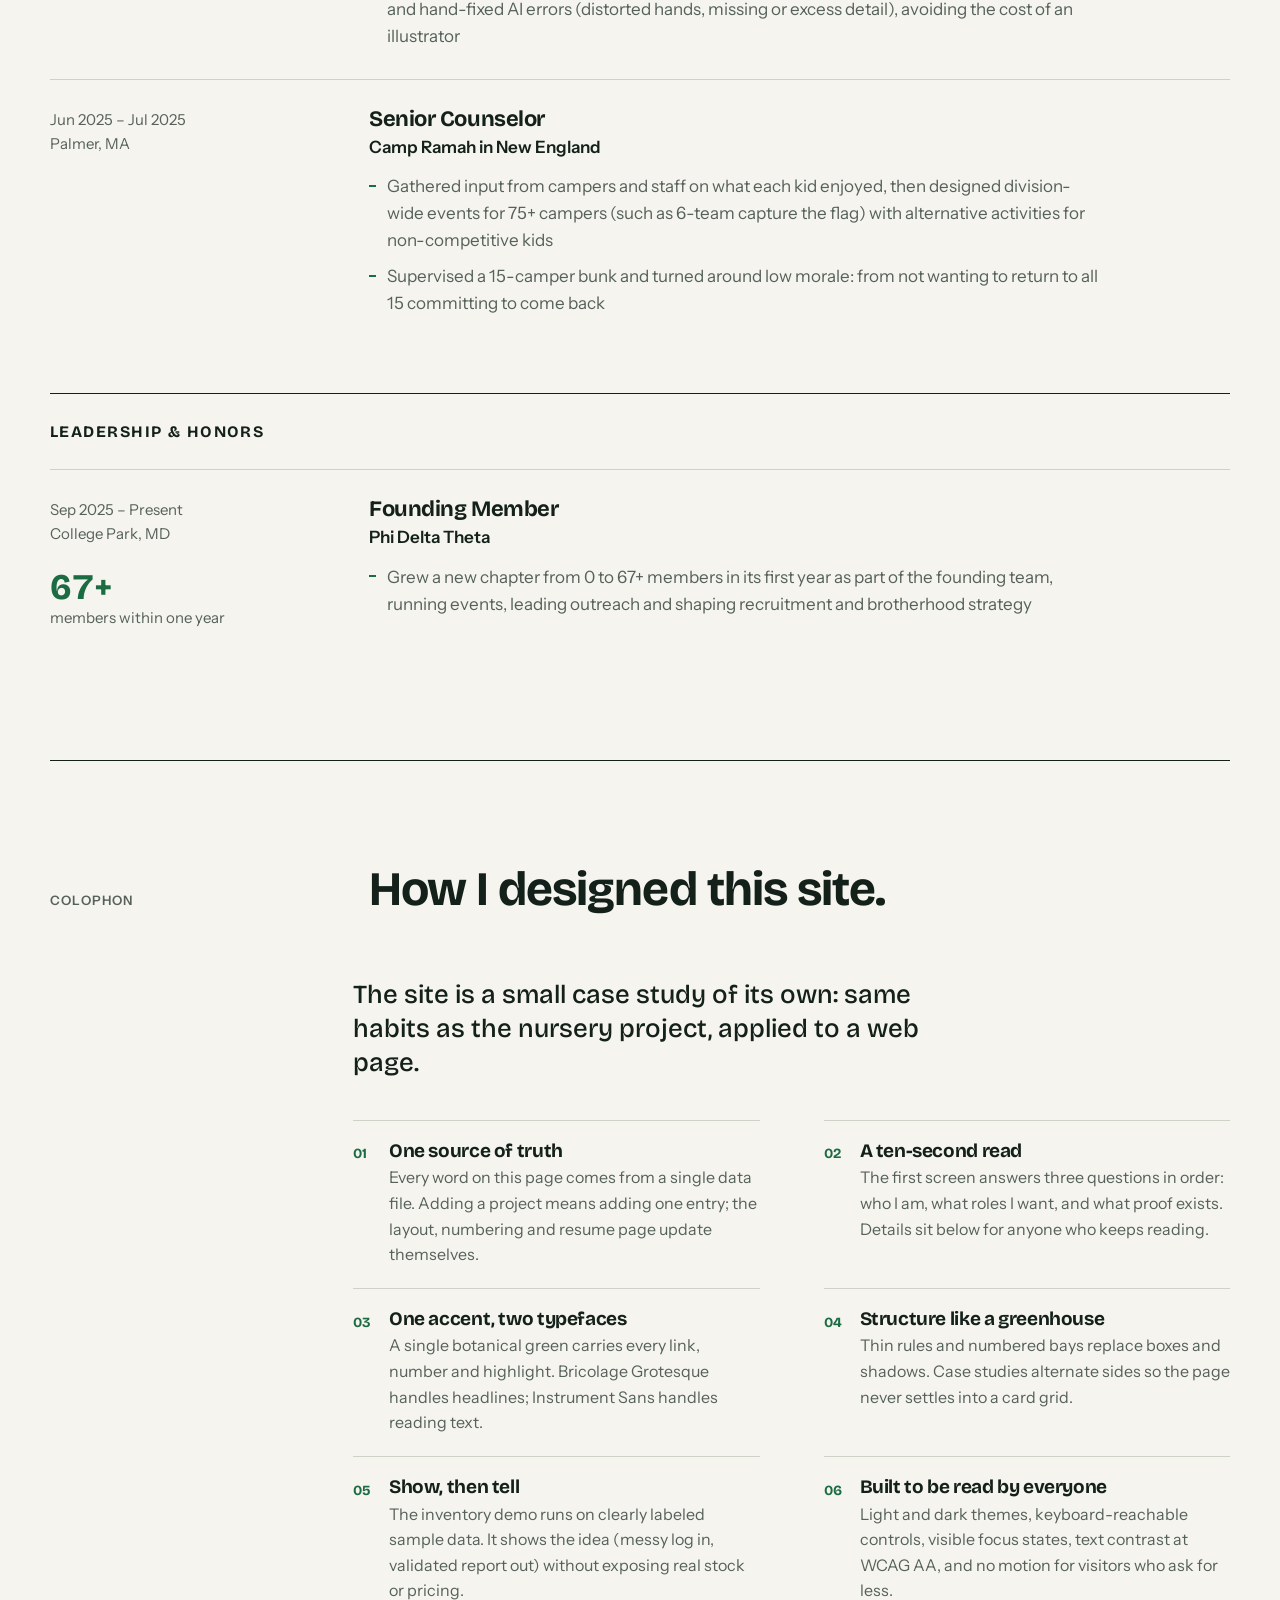
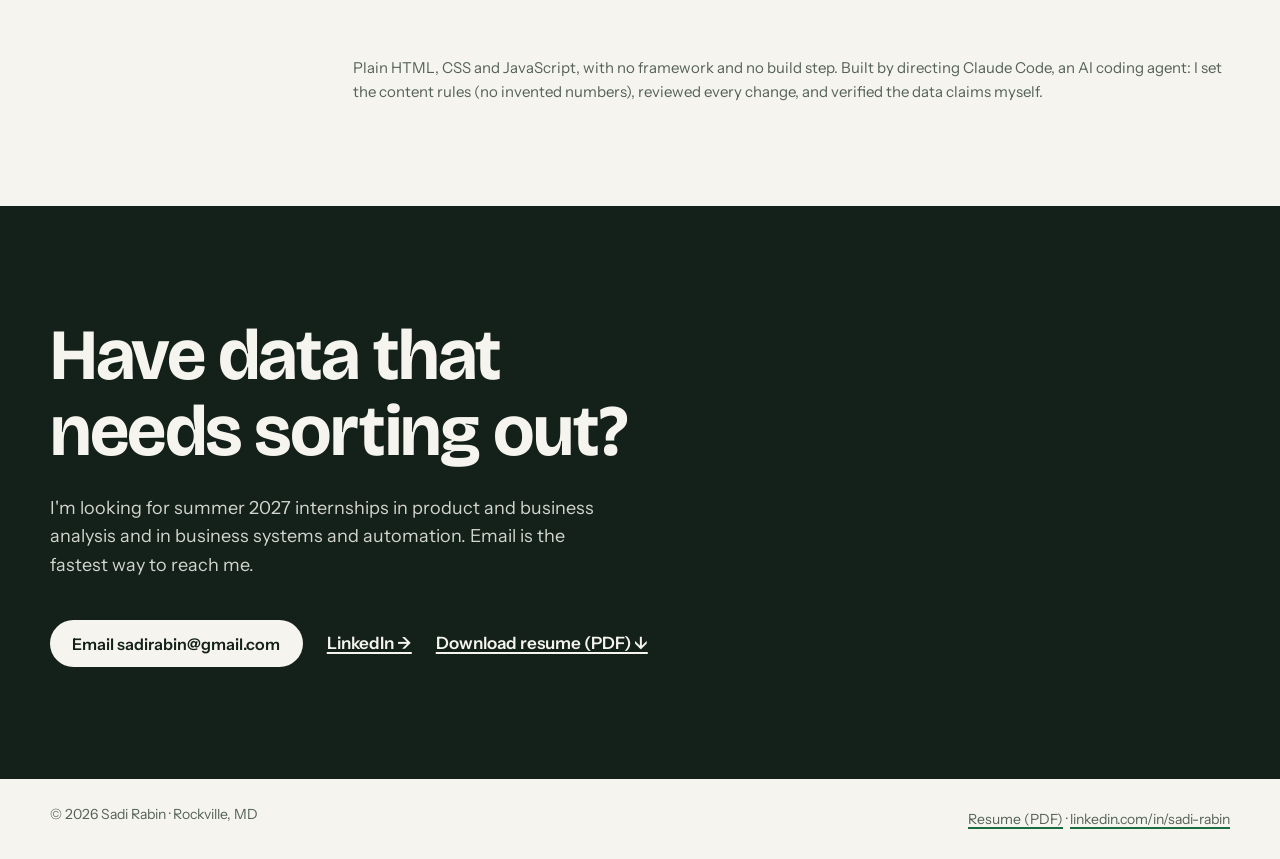
==== commit 7ad1d30d: "Replace the n8n demo with a 51-second silent, captioned cut Co-Authored-By: Claude Opus 4.6 <noreply" ====
--- a/index.html
+++ b/index.html
@@ -22,7 +22,7 @@
 <link rel="preconnect" href="https://fonts.googleapis.com">
 <link rel="preconnect" href="https://fonts.gstatic.com" crossorigin>
 <link rel="stylesheet" href="https://fonts.googleapis.com/css2?family=Bricolage+Grotesque:opsz,wght@12..96,500..800&family=Instrument+Sans:ital,wght@0,400..700;1,400&display=swap">
-<link rel="stylesheet" href="styles.css?v=20261116h">
+<link rel="stylesheet" href="styles.css?v=20261116i">
 </head>
 <body>
 <a class="skip" href="#main">Skip to content</a>
@@ -90,7 +90,7 @@
 
 <noscript><p class="wrap" style="padding:2rem 0">This site needs JavaScript to display its content. You can reach Sadi Rabin at sadirabin@gmail.com.</p></noscript>
 
-<script src="data.js?v=20261116h"></script>
-<script src="app.js?v=20261116h"></script>
+<script src="data.js?v=20261116i"></script>
+<script src="app.js?v=20261116i"></script>
 </body>
 </html>
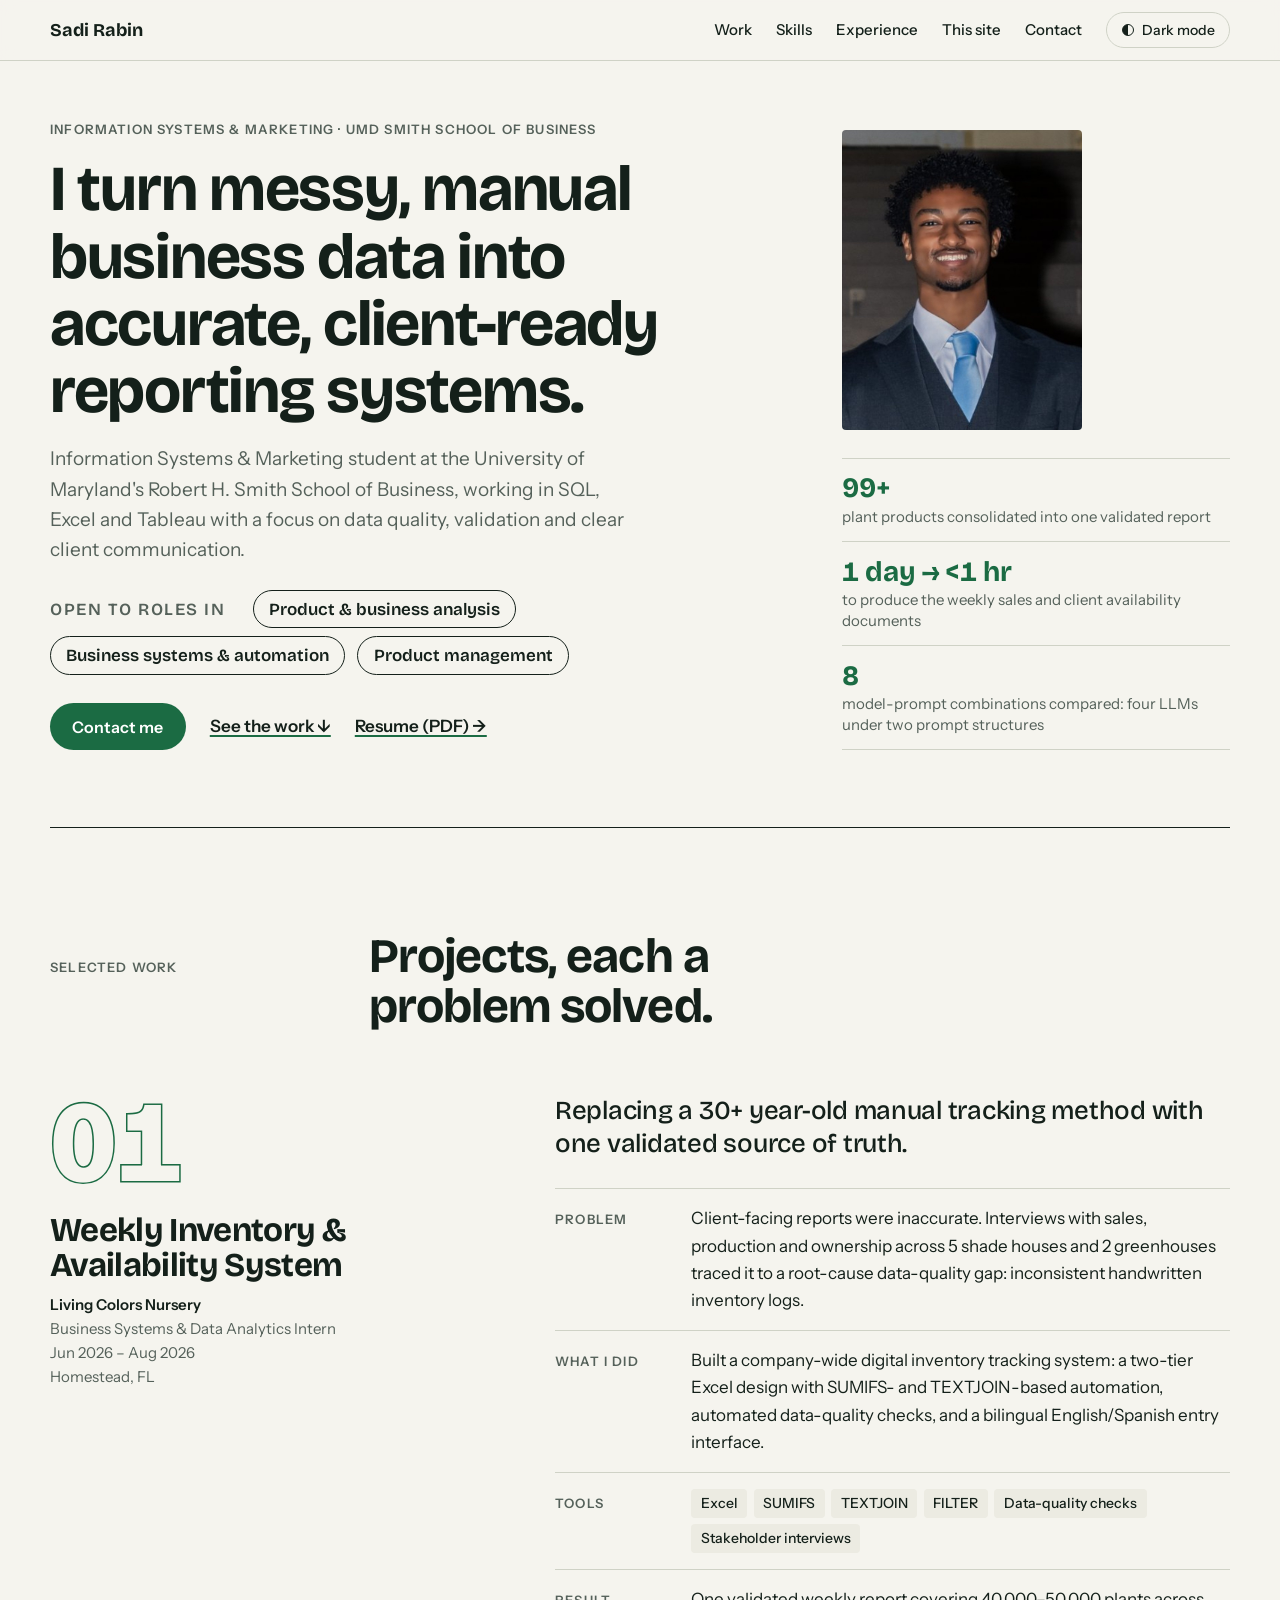
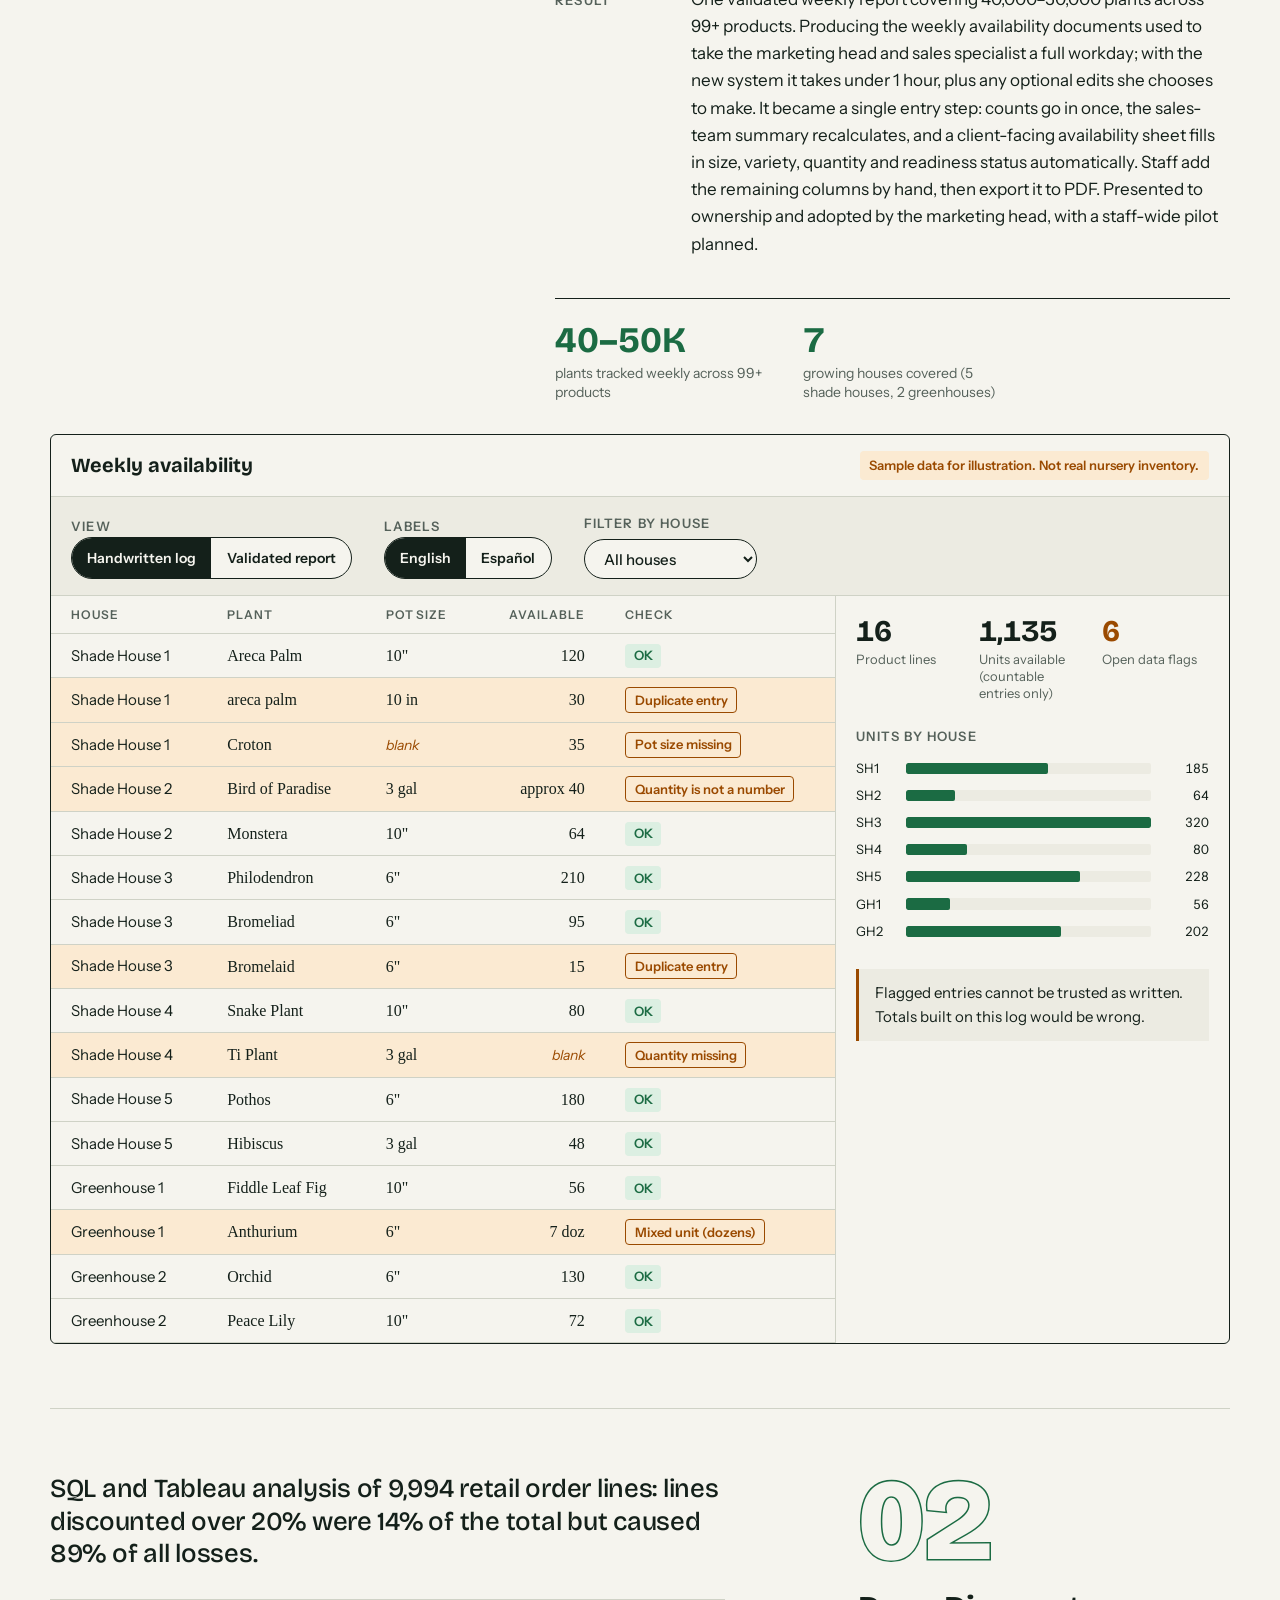
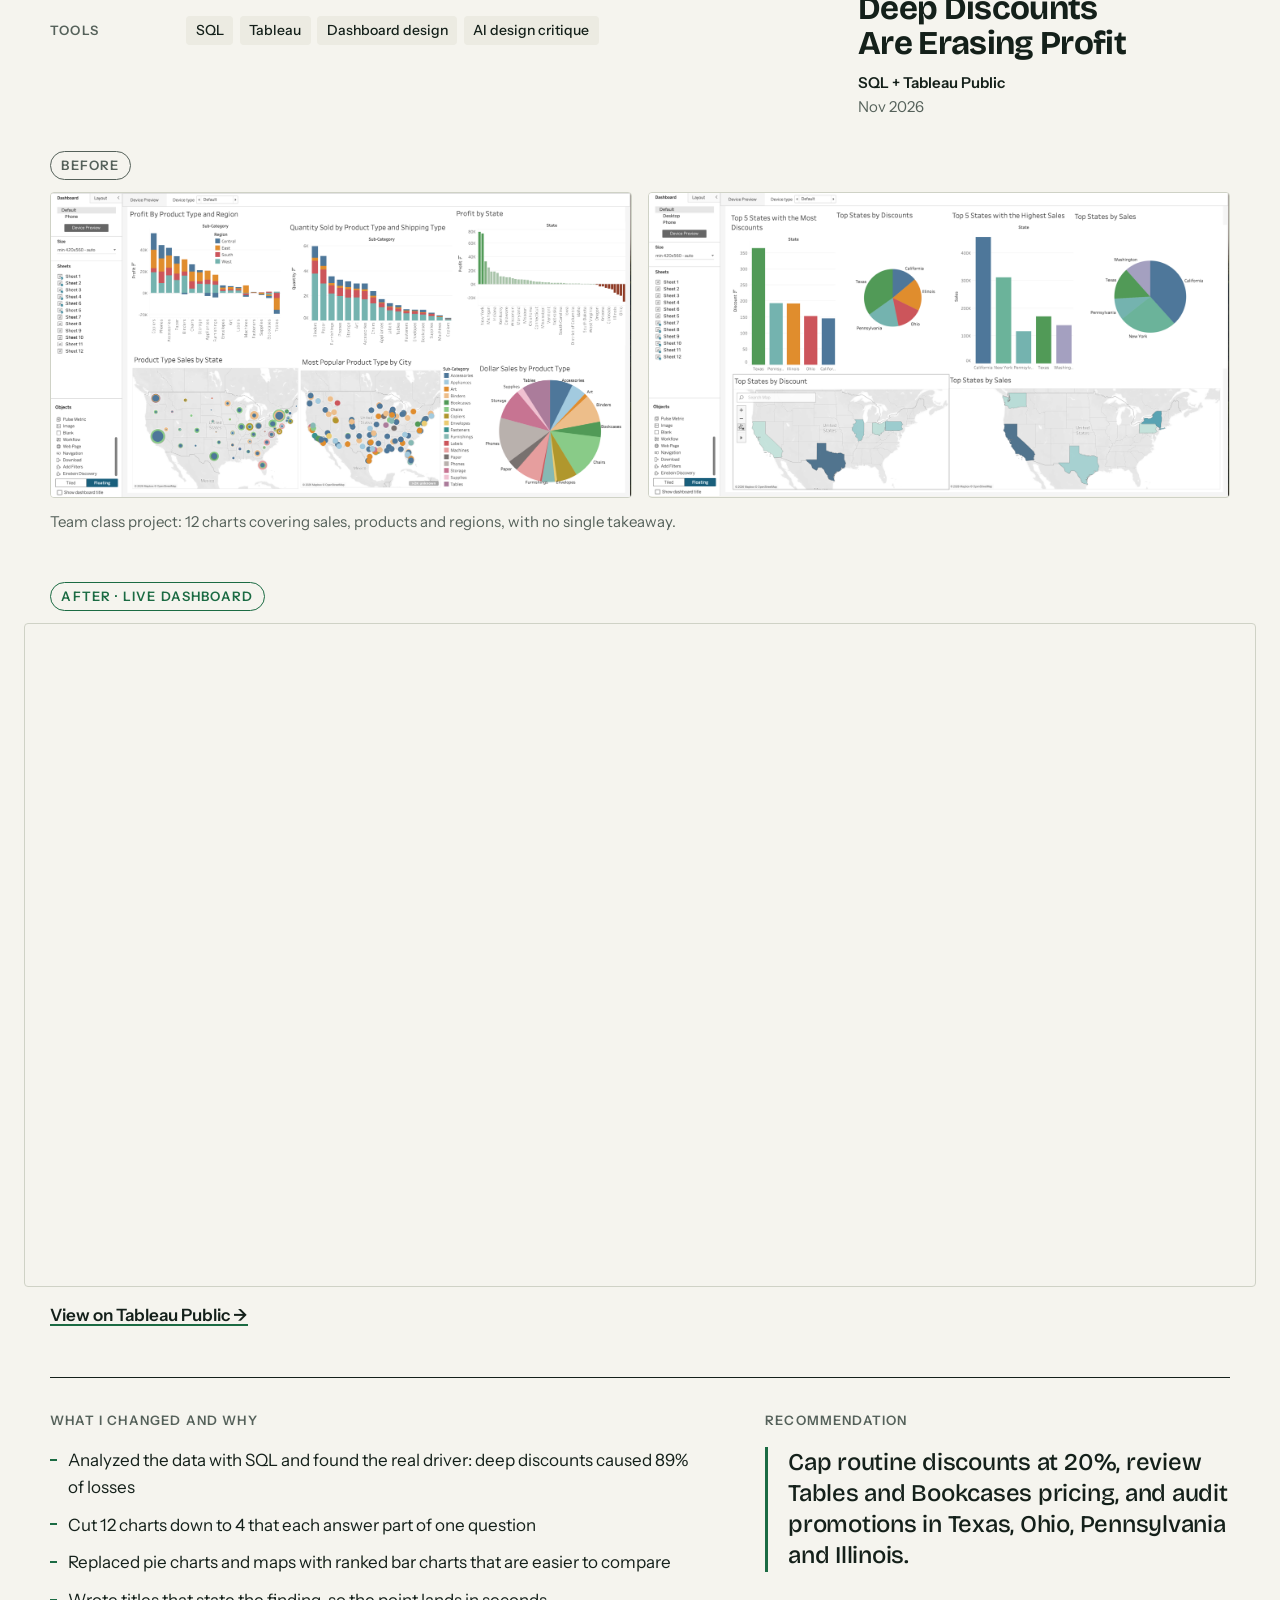
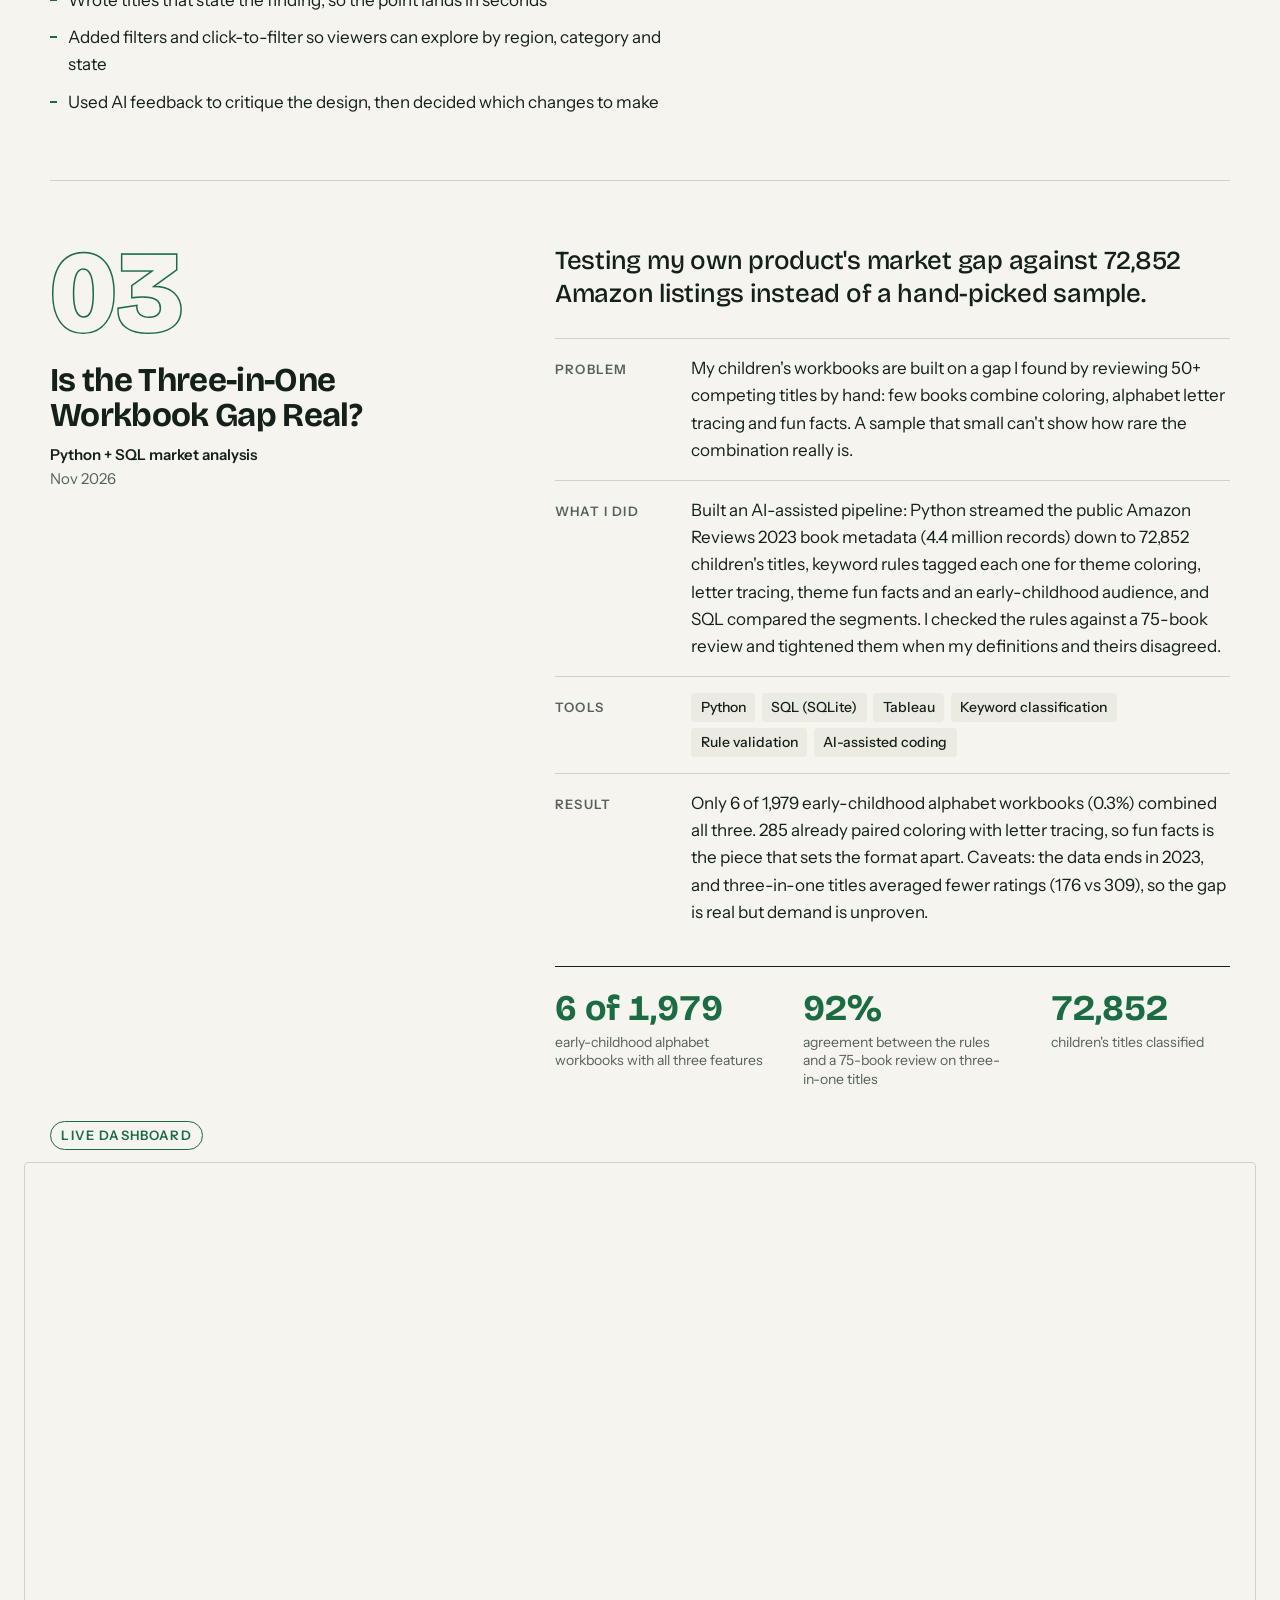
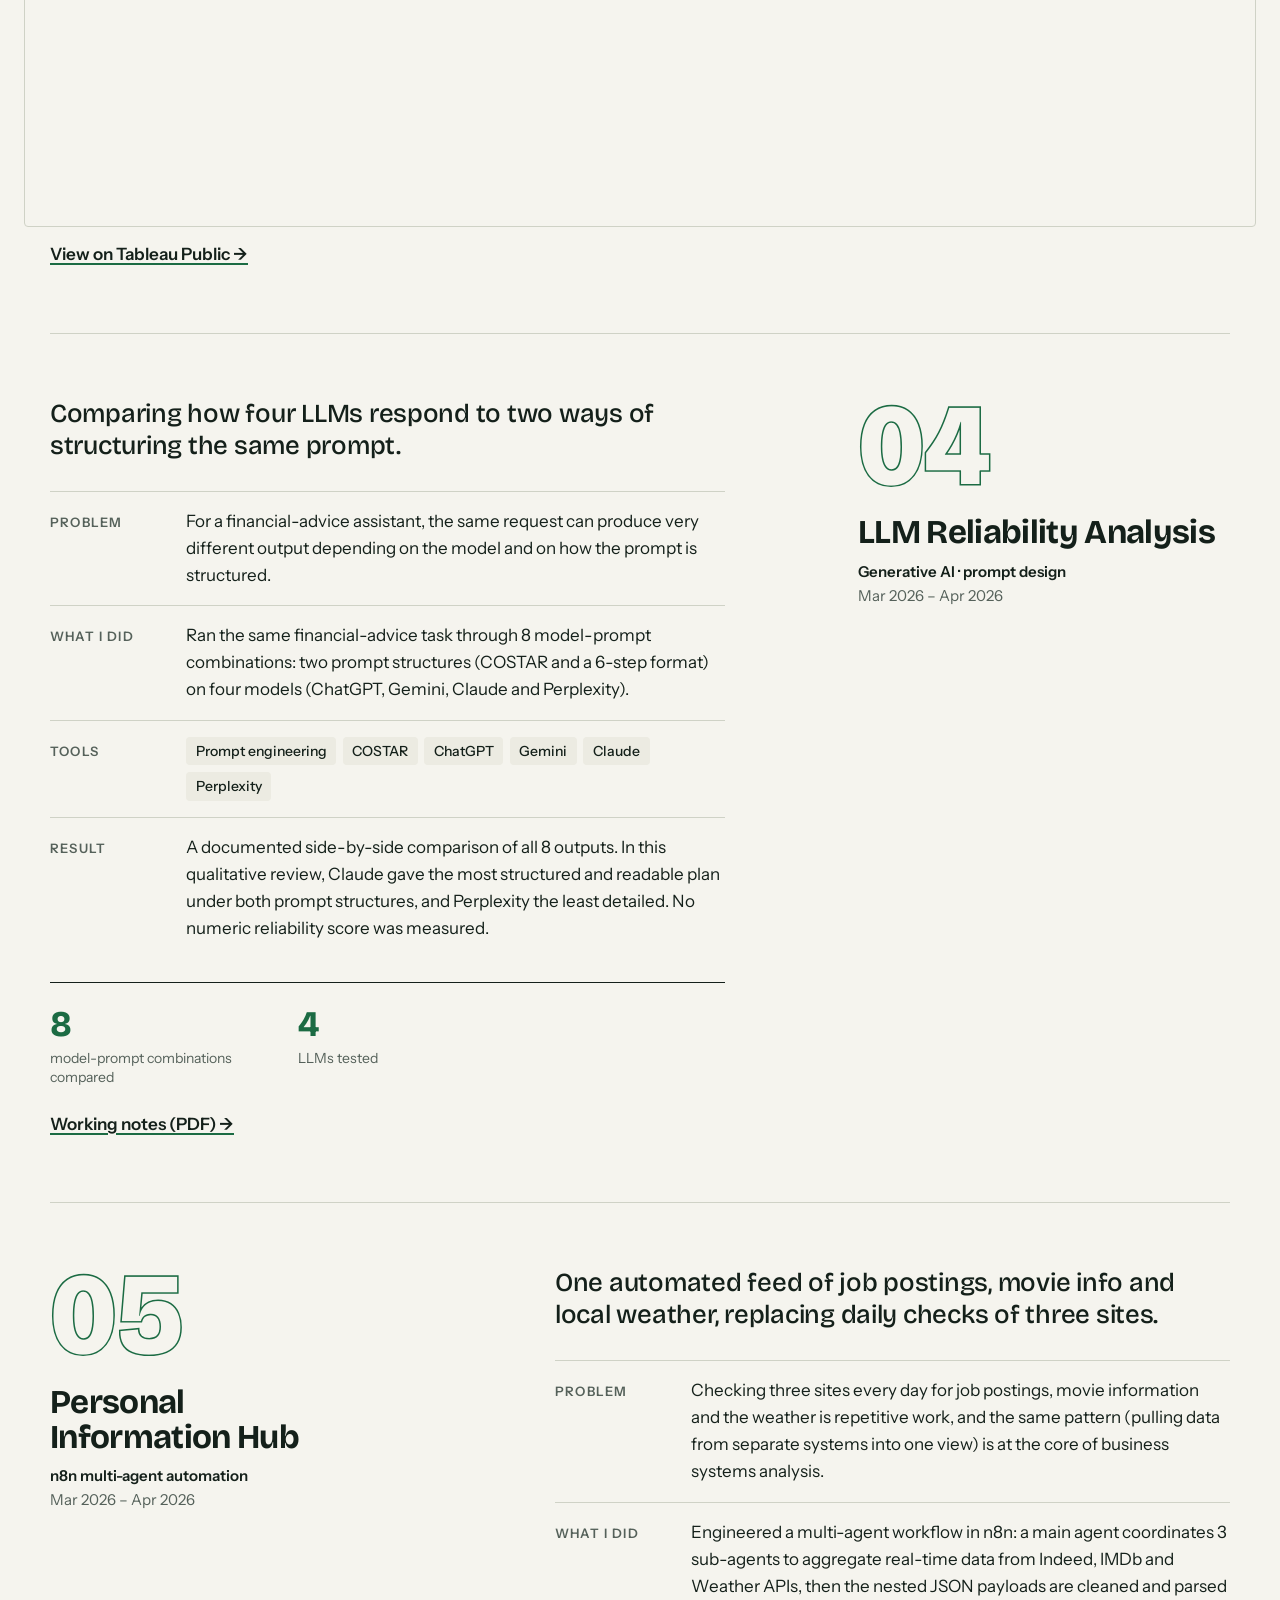
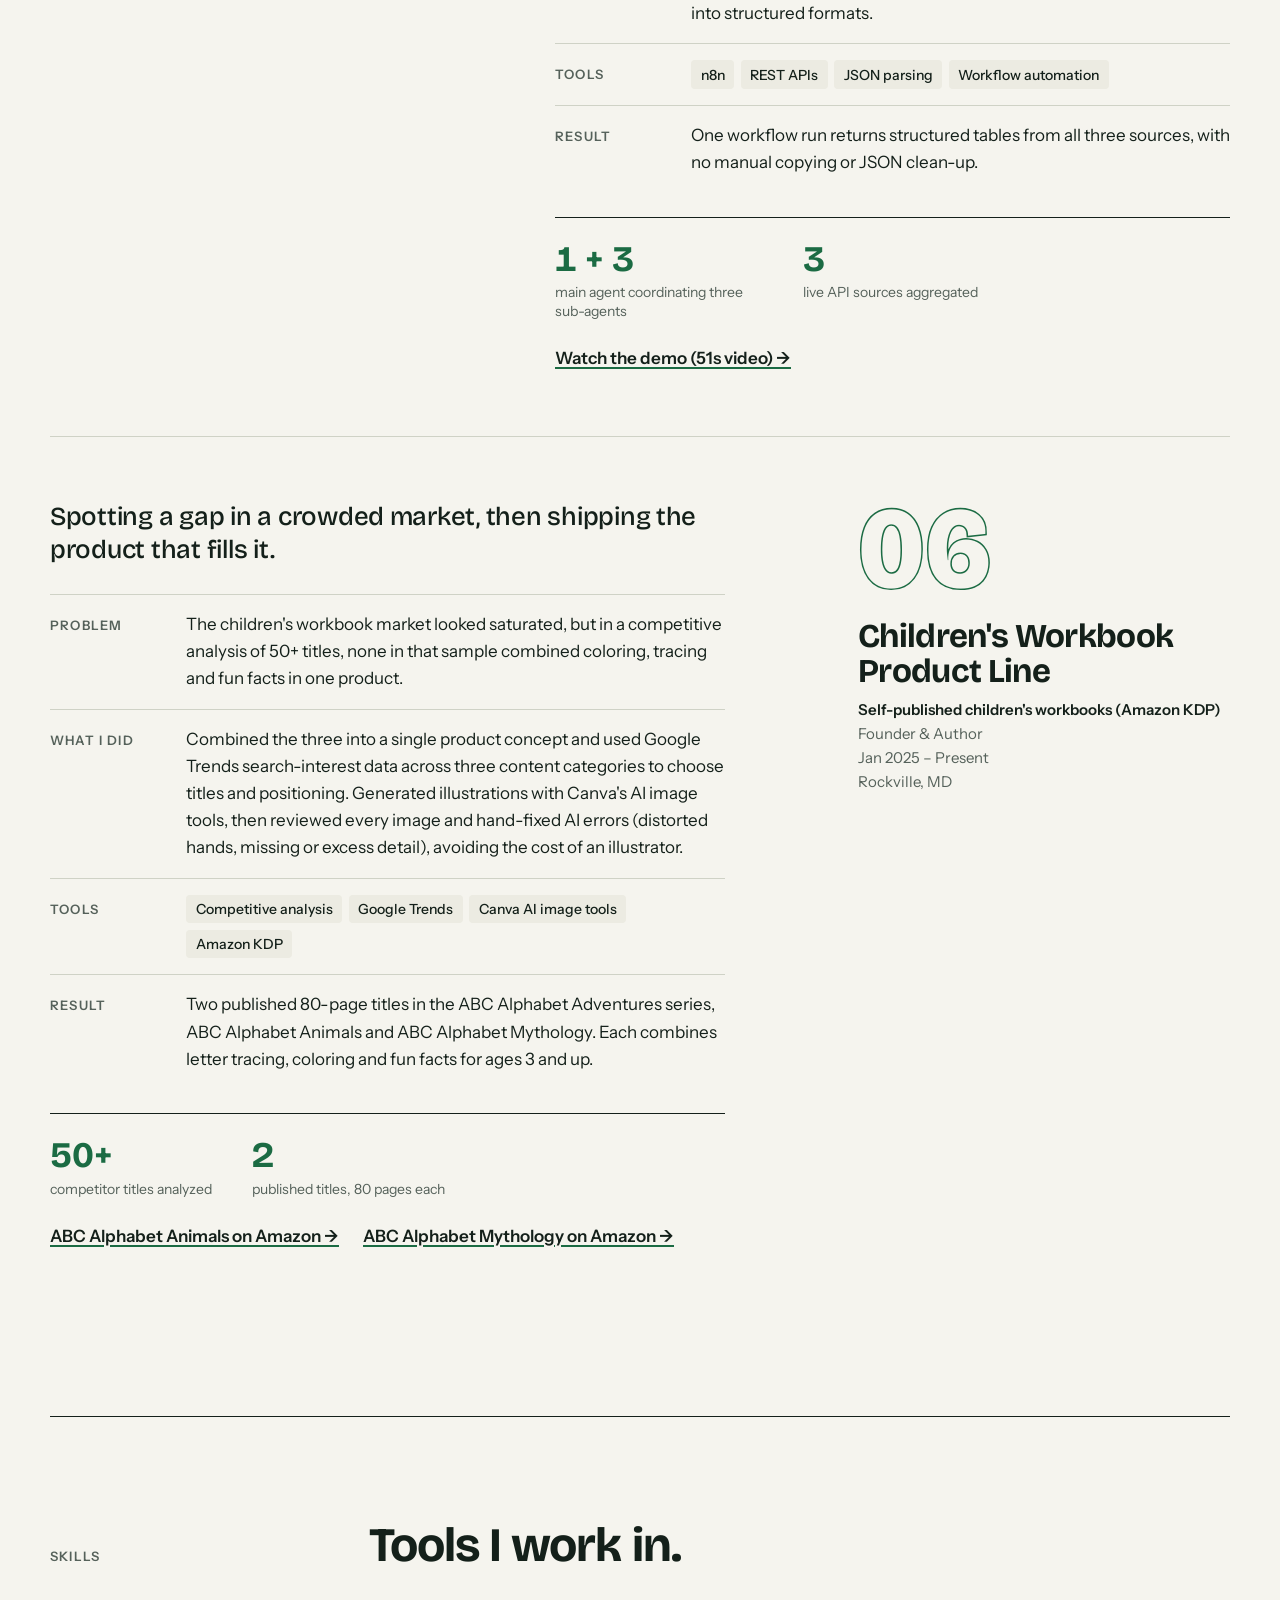
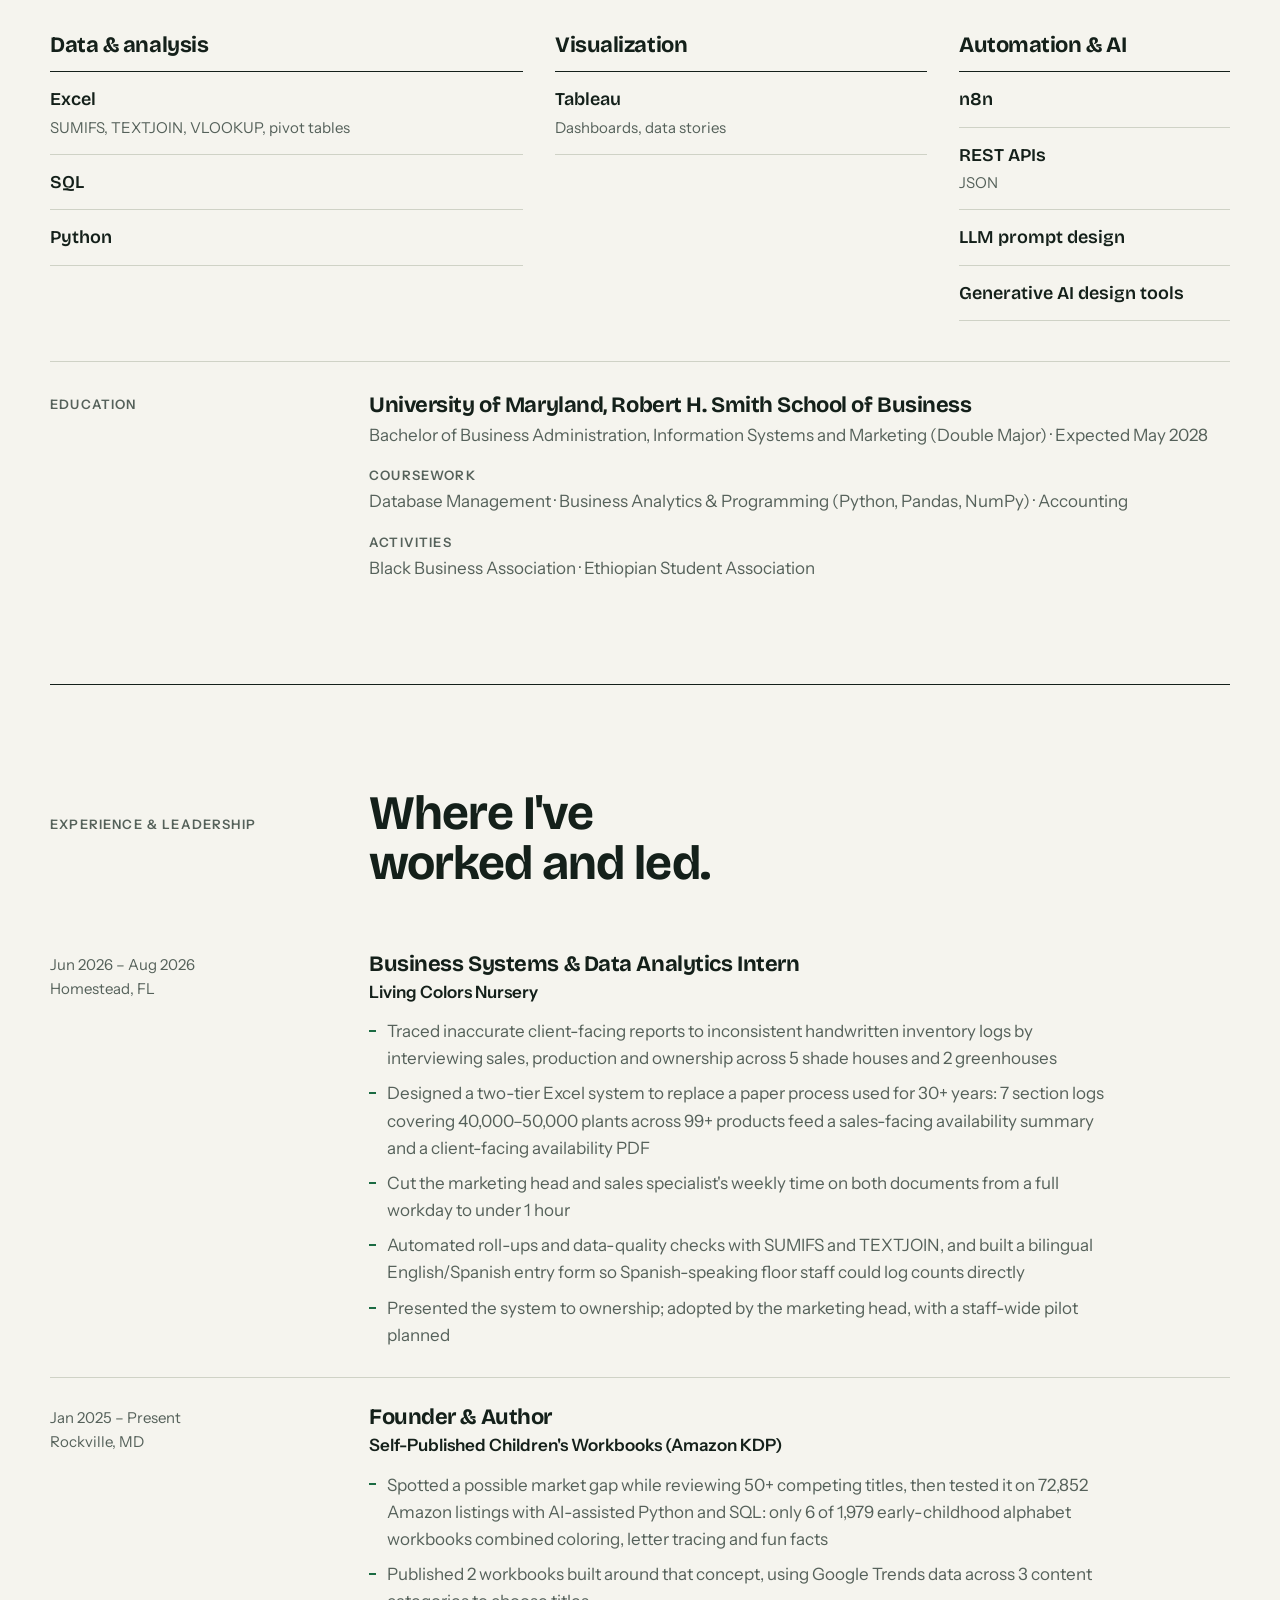
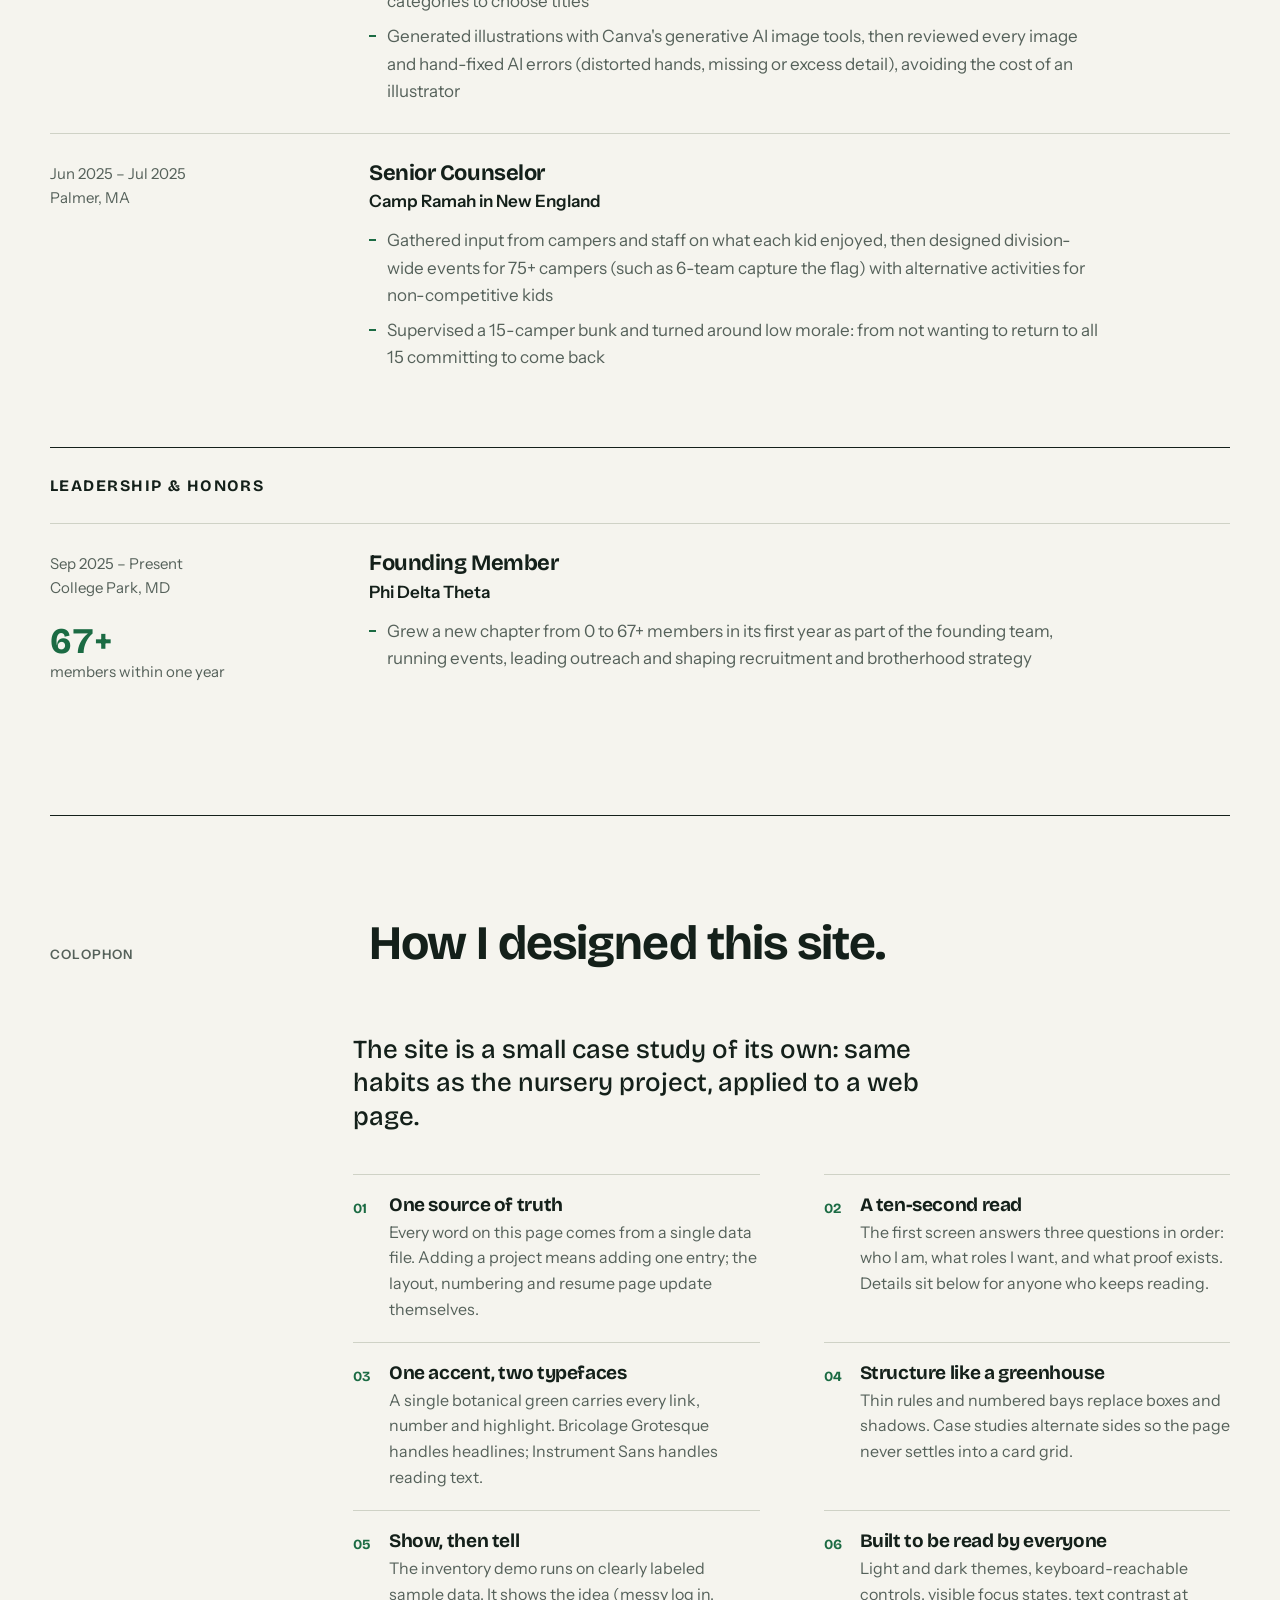
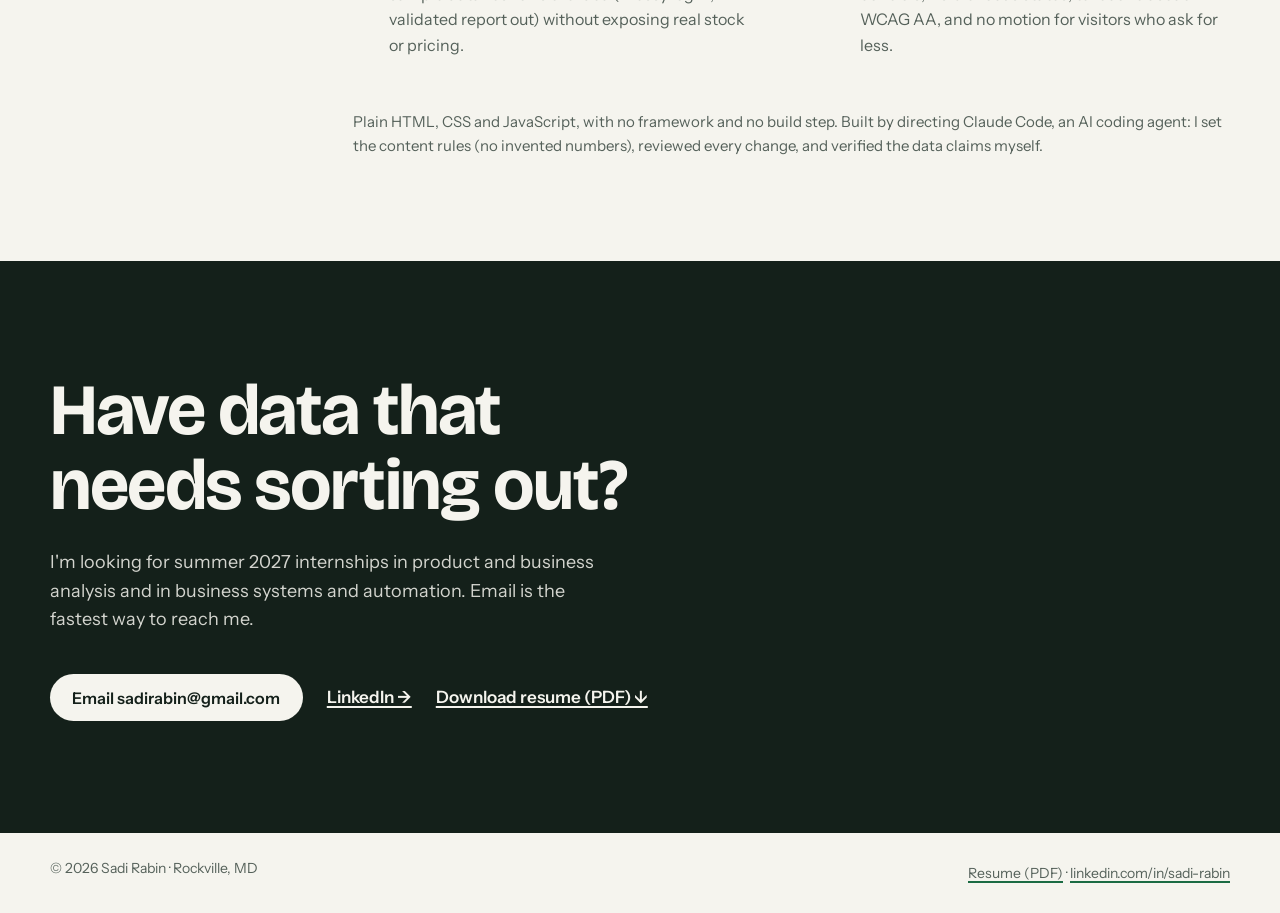
==== commit a1b056aa: "Describe the nursery system's two outputs and the full-workday time saving Co-Authored-By: Claude Op" ====
--- a/index.html
+++ b/index.html
@@ -22,7 +22,7 @@
 <link rel="preconnect" href="https://fonts.googleapis.com">
 <link rel="preconnect" href="https://fonts.gstatic.com" crossorigin>
 <link rel="stylesheet" href="https://fonts.googleapis.com/css2?family=Bricolage+Grotesque:opsz,wght@12..96,500..800&family=Instrument+Sans:ital,wght@0,400..700;1,400&display=swap">
-<link rel="stylesheet" href="styles.css?v=20261116i">
+<link rel="stylesheet" href="styles.css?v=20261116j">
 </head>
 <body>
 <a class="skip" href="#main">Skip to content</a>
@@ -90,7 +90,7 @@
 
 <noscript><p class="wrap" style="padding:2rem 0">This site needs JavaScript to display its content. You can reach Sadi Rabin at sadirabin@gmail.com.</p></noscript>
 
-<script src="data.js?v=20261116i"></script>
-<script src="app.js?v=20261116i"></script>
+<script src="data.js?v=20261116j"></script>
+<script src="app.js?v=20261116j"></script>
 </body>
 </html>
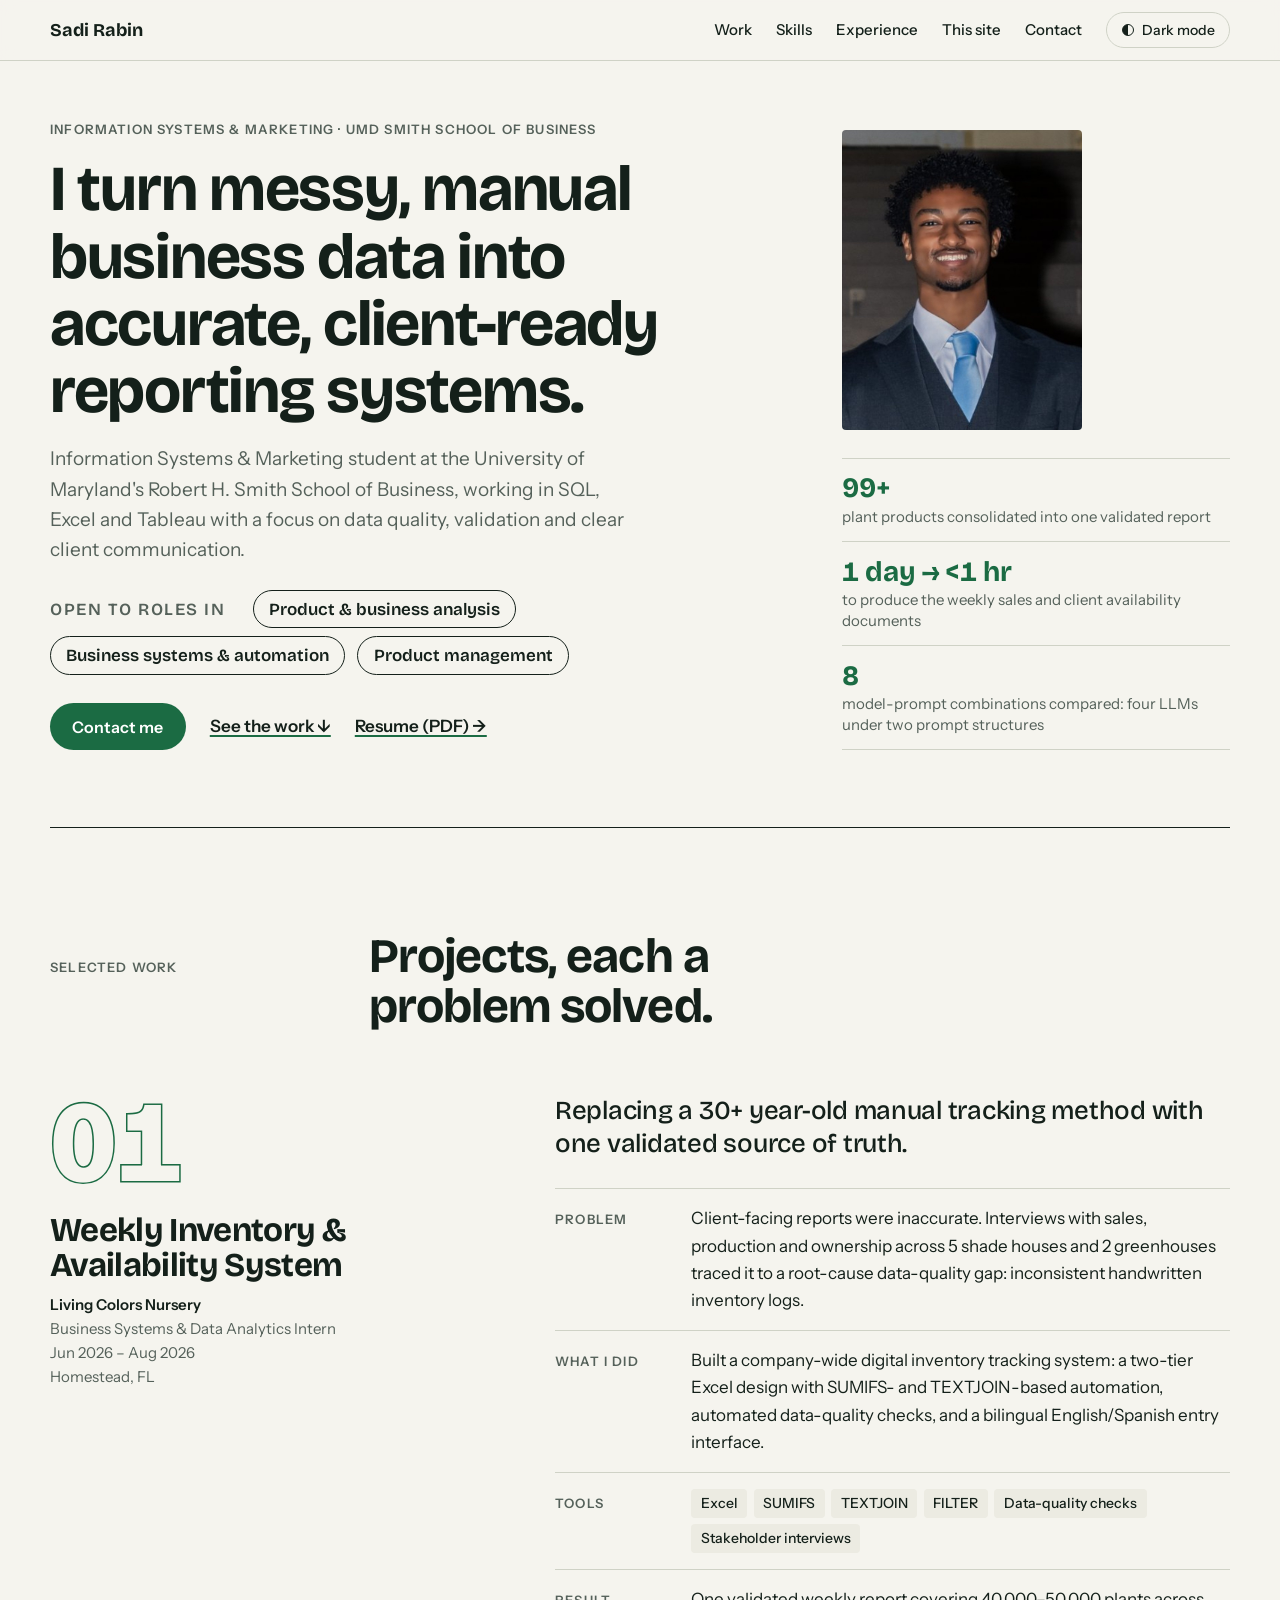
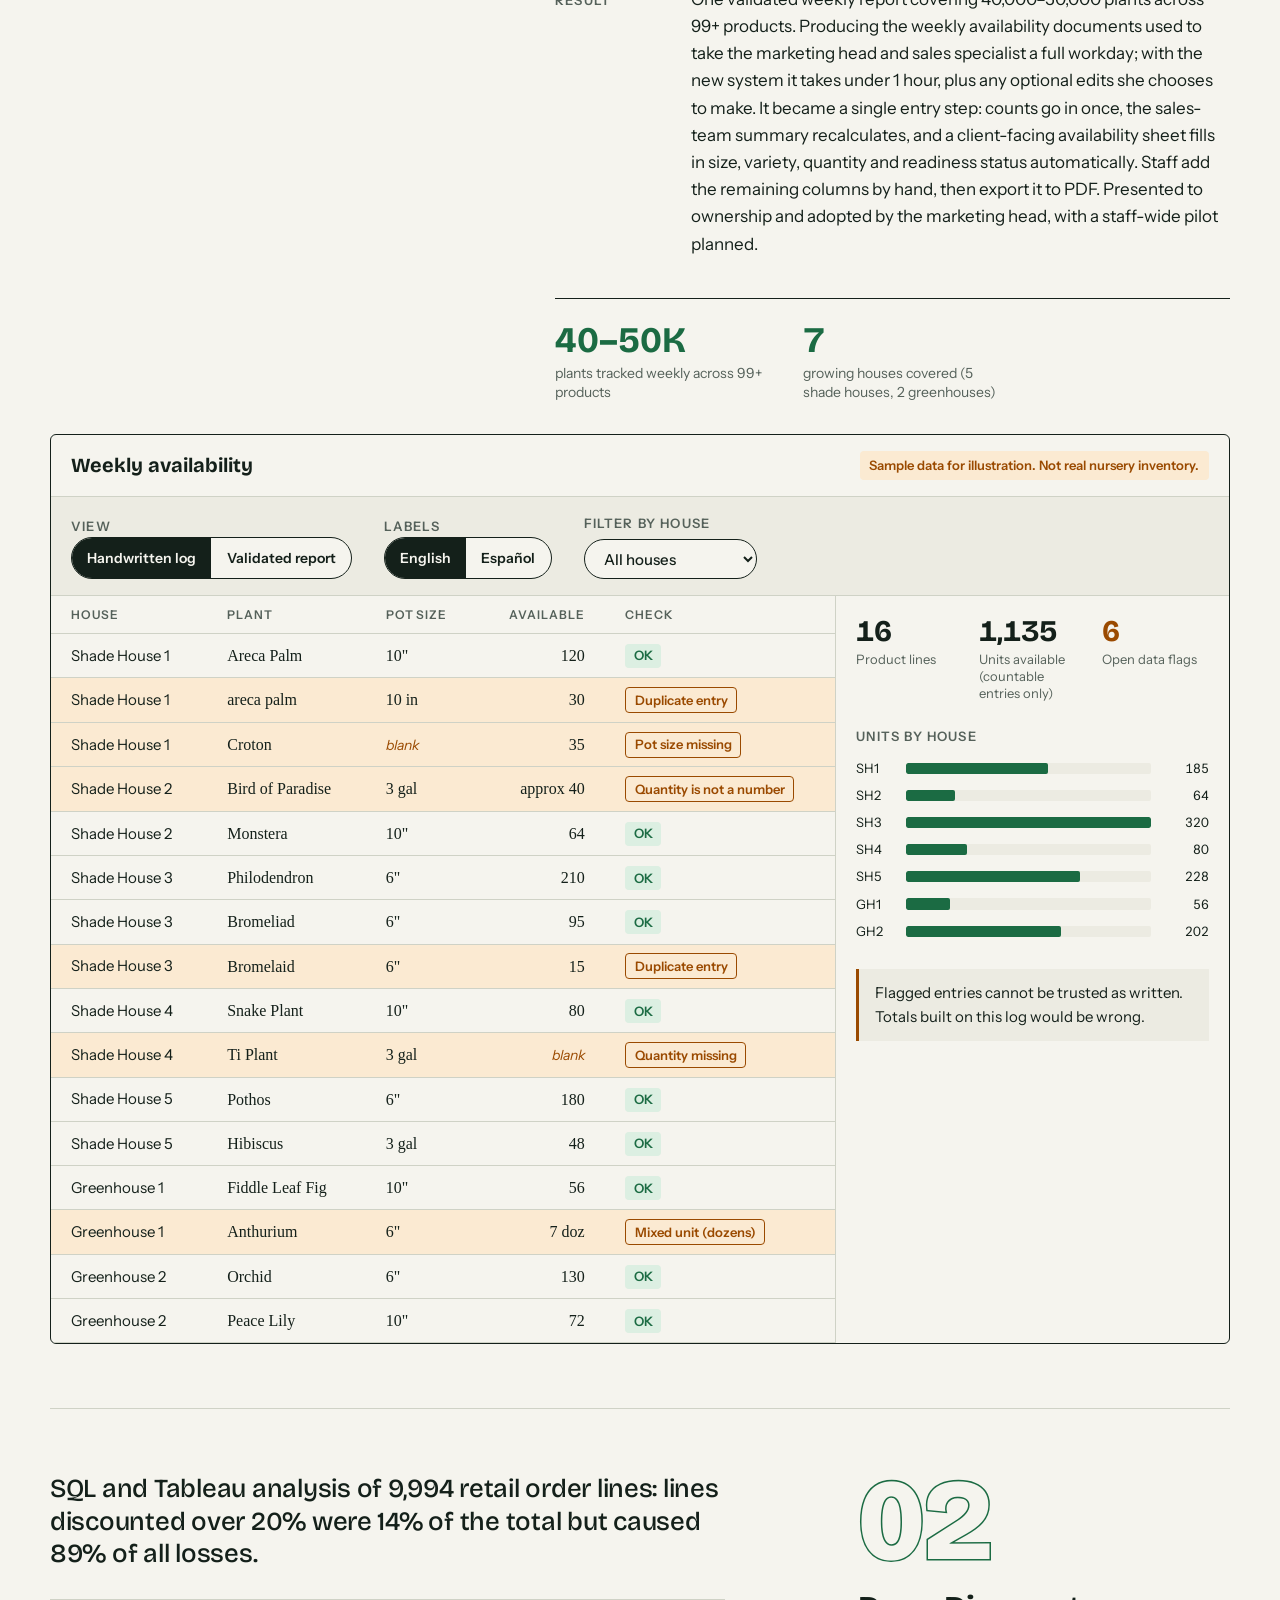
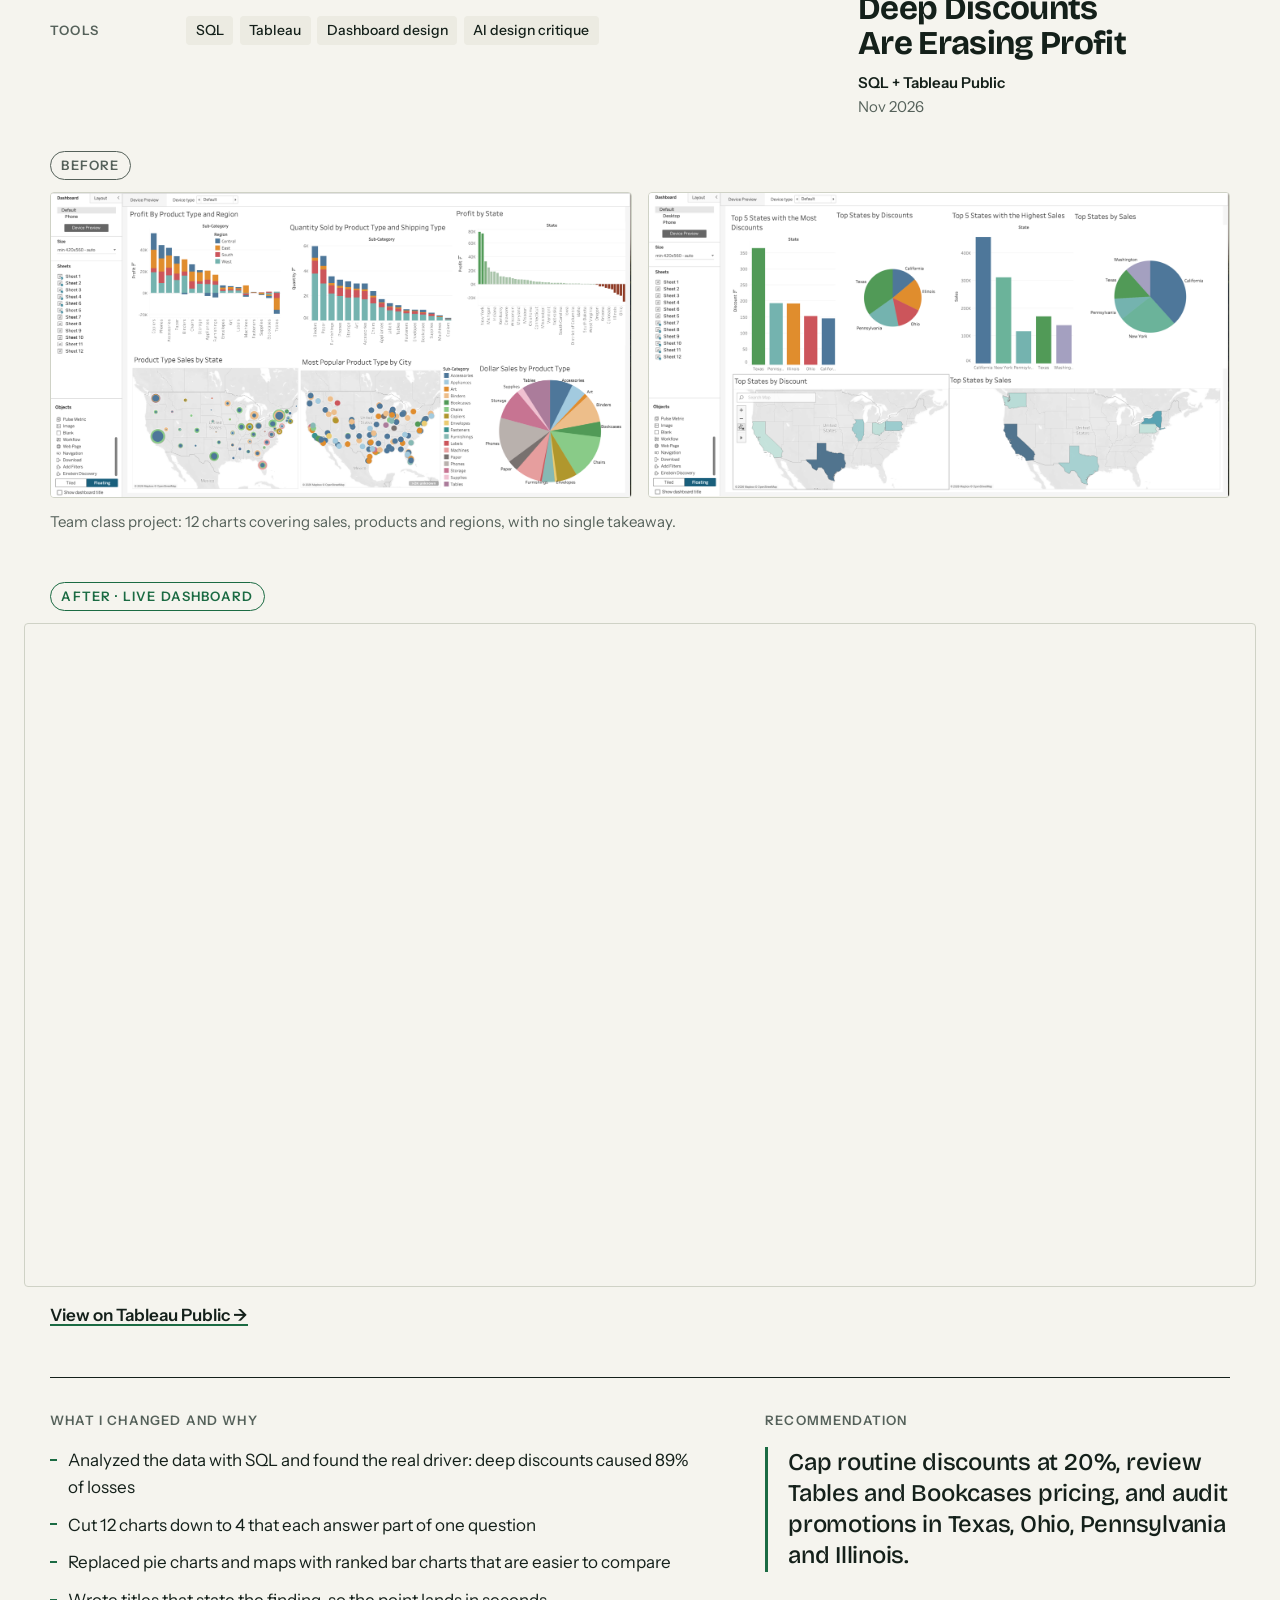
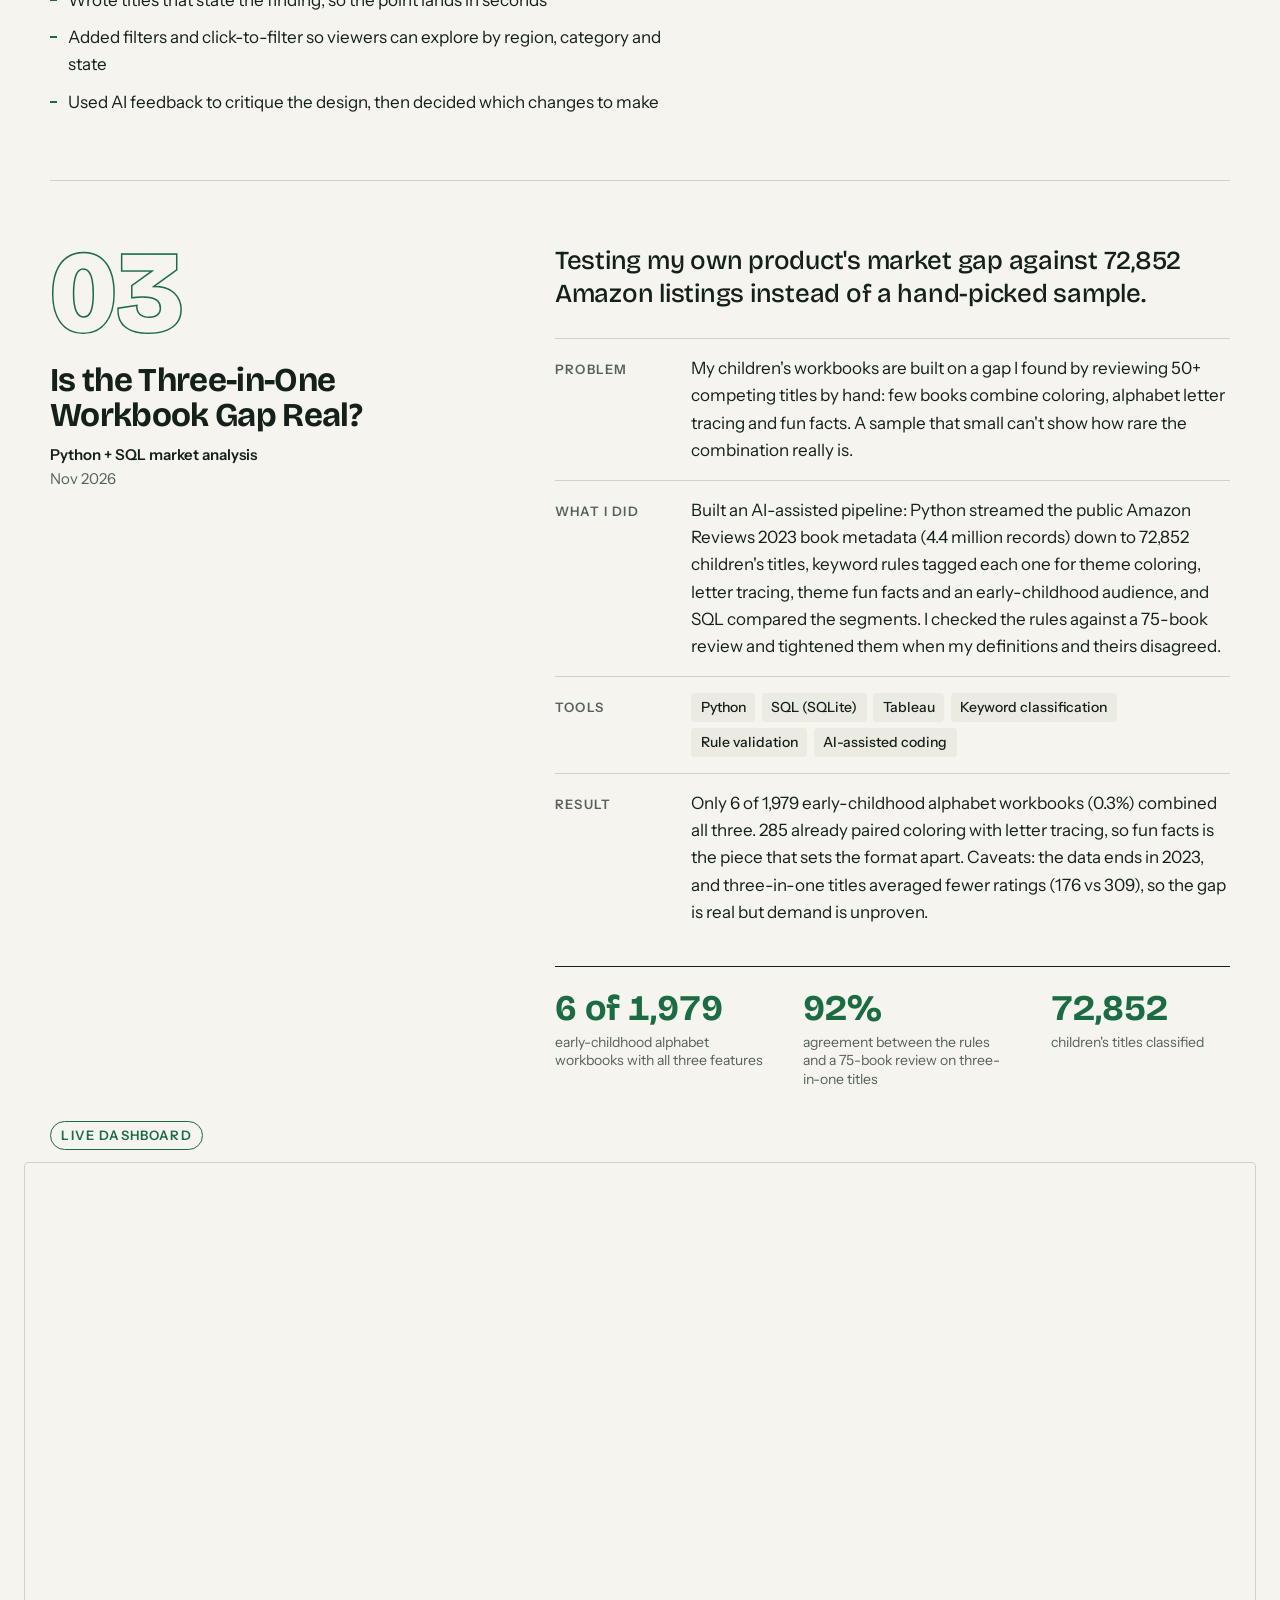
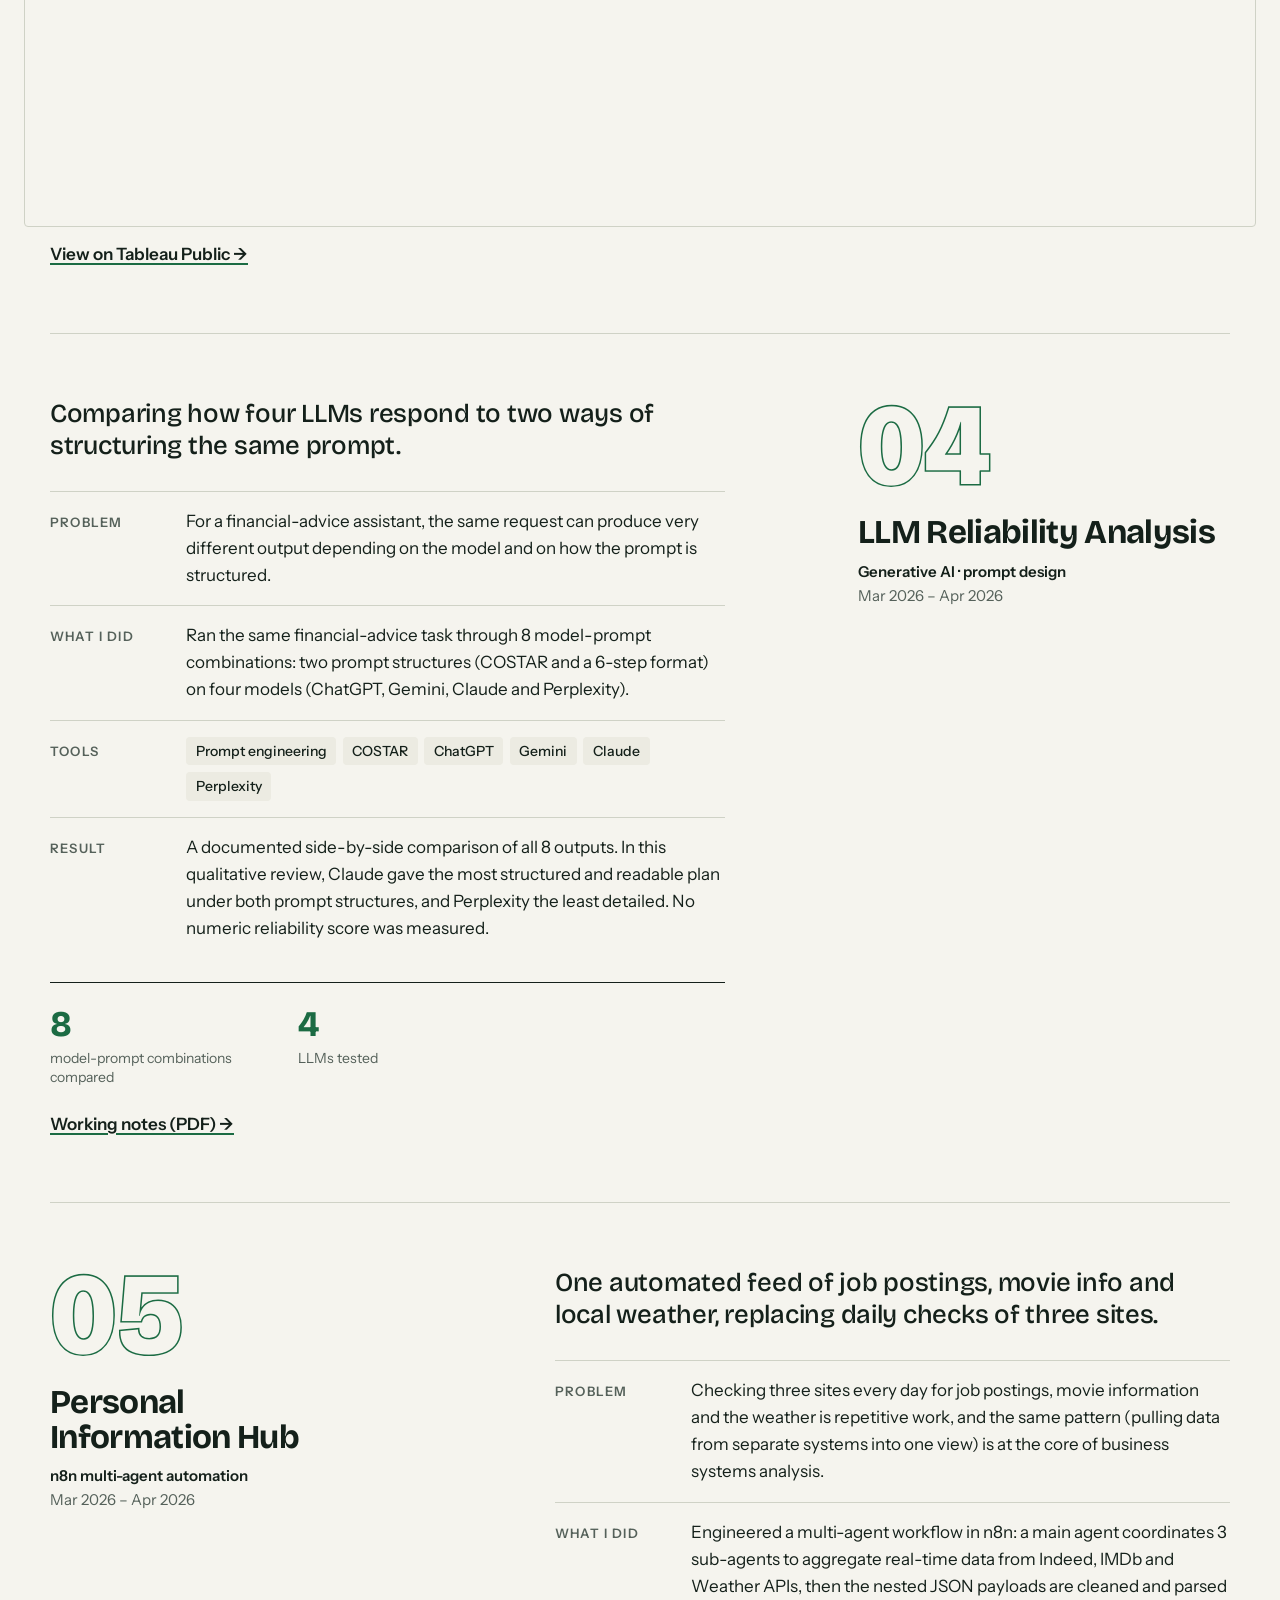
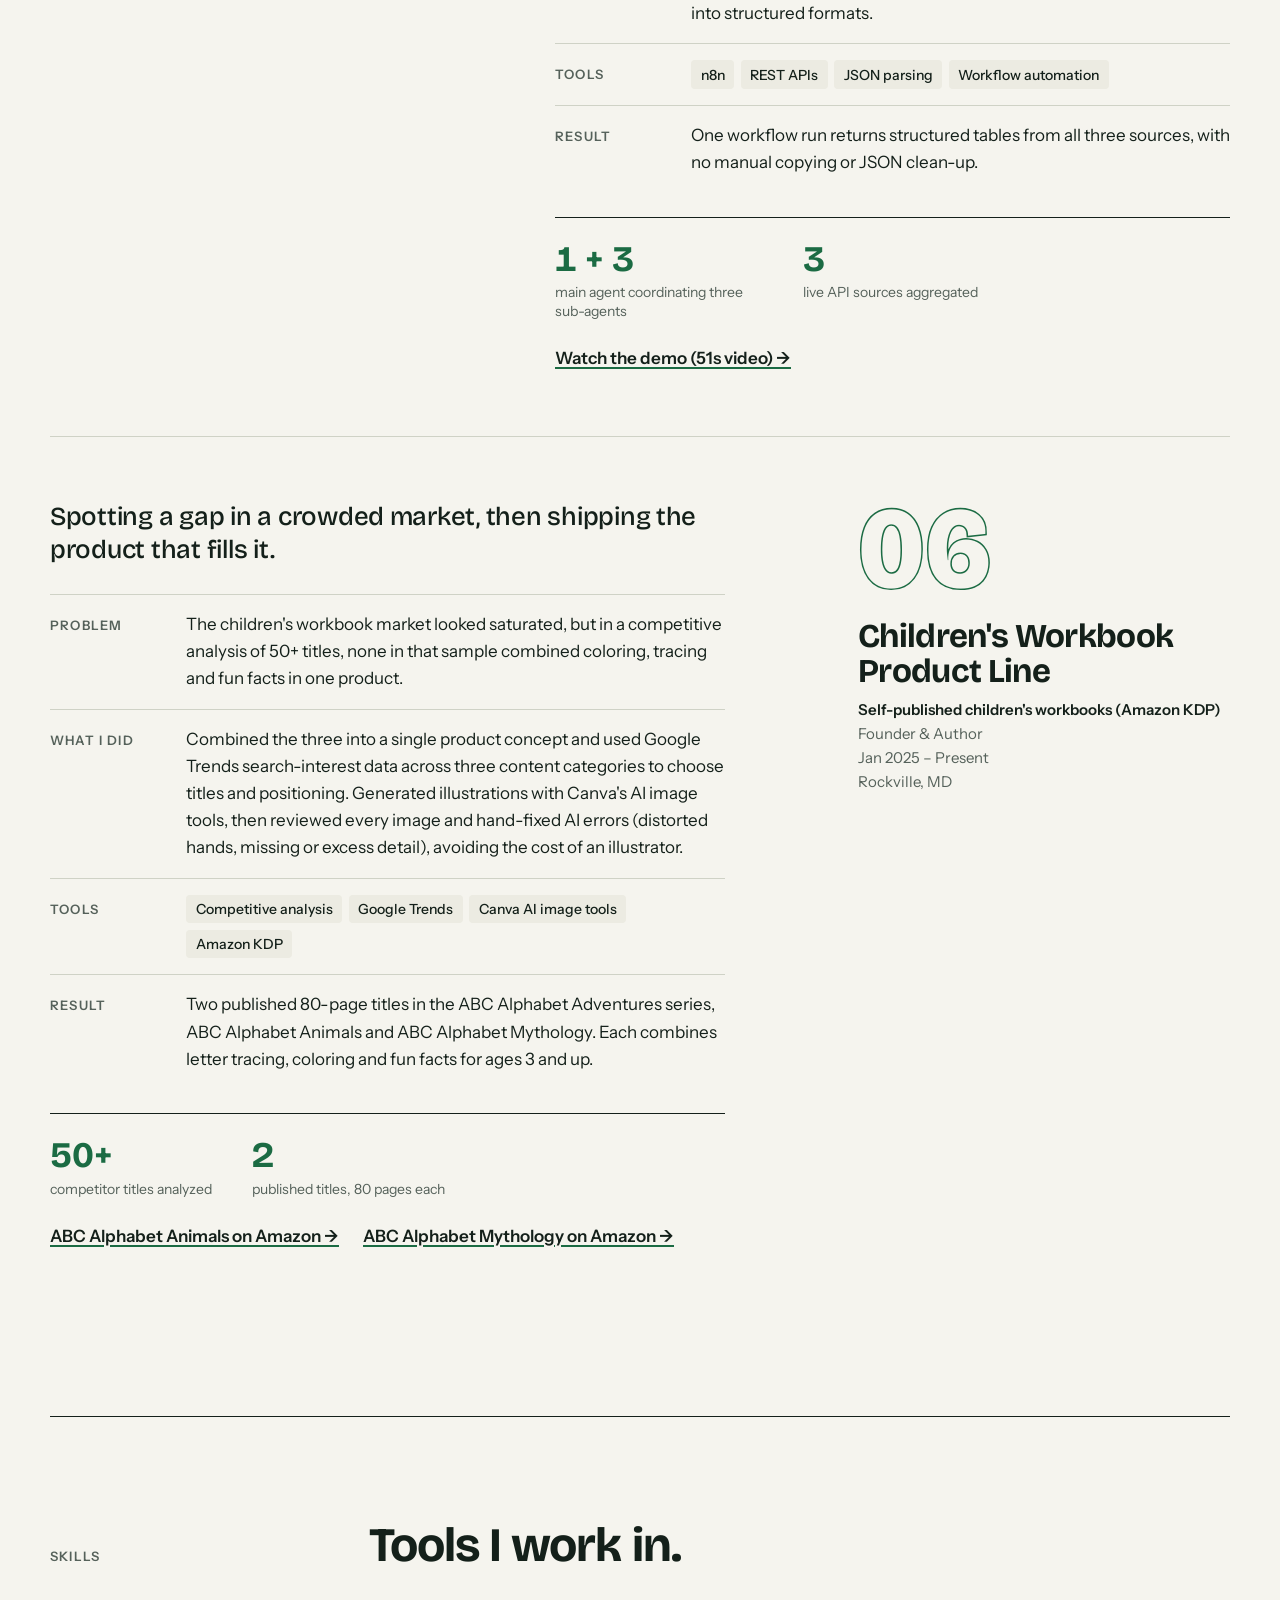
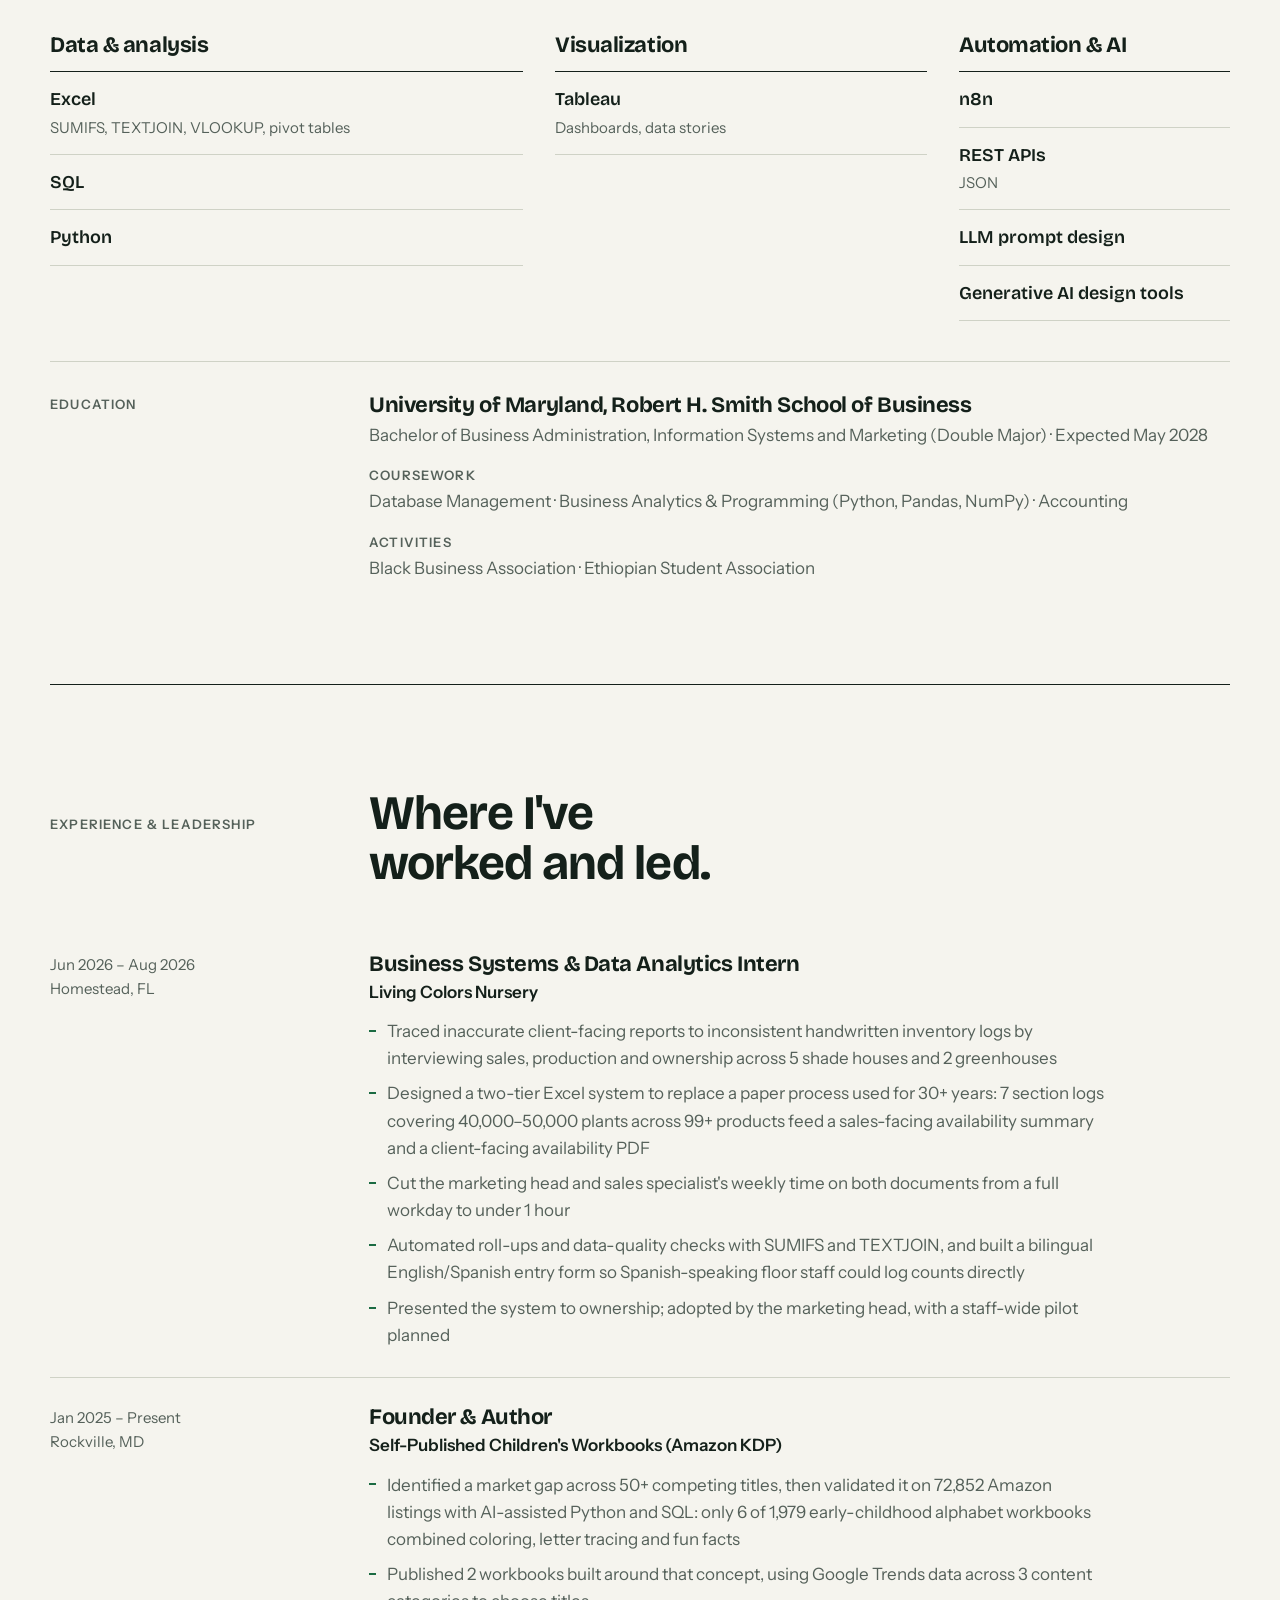
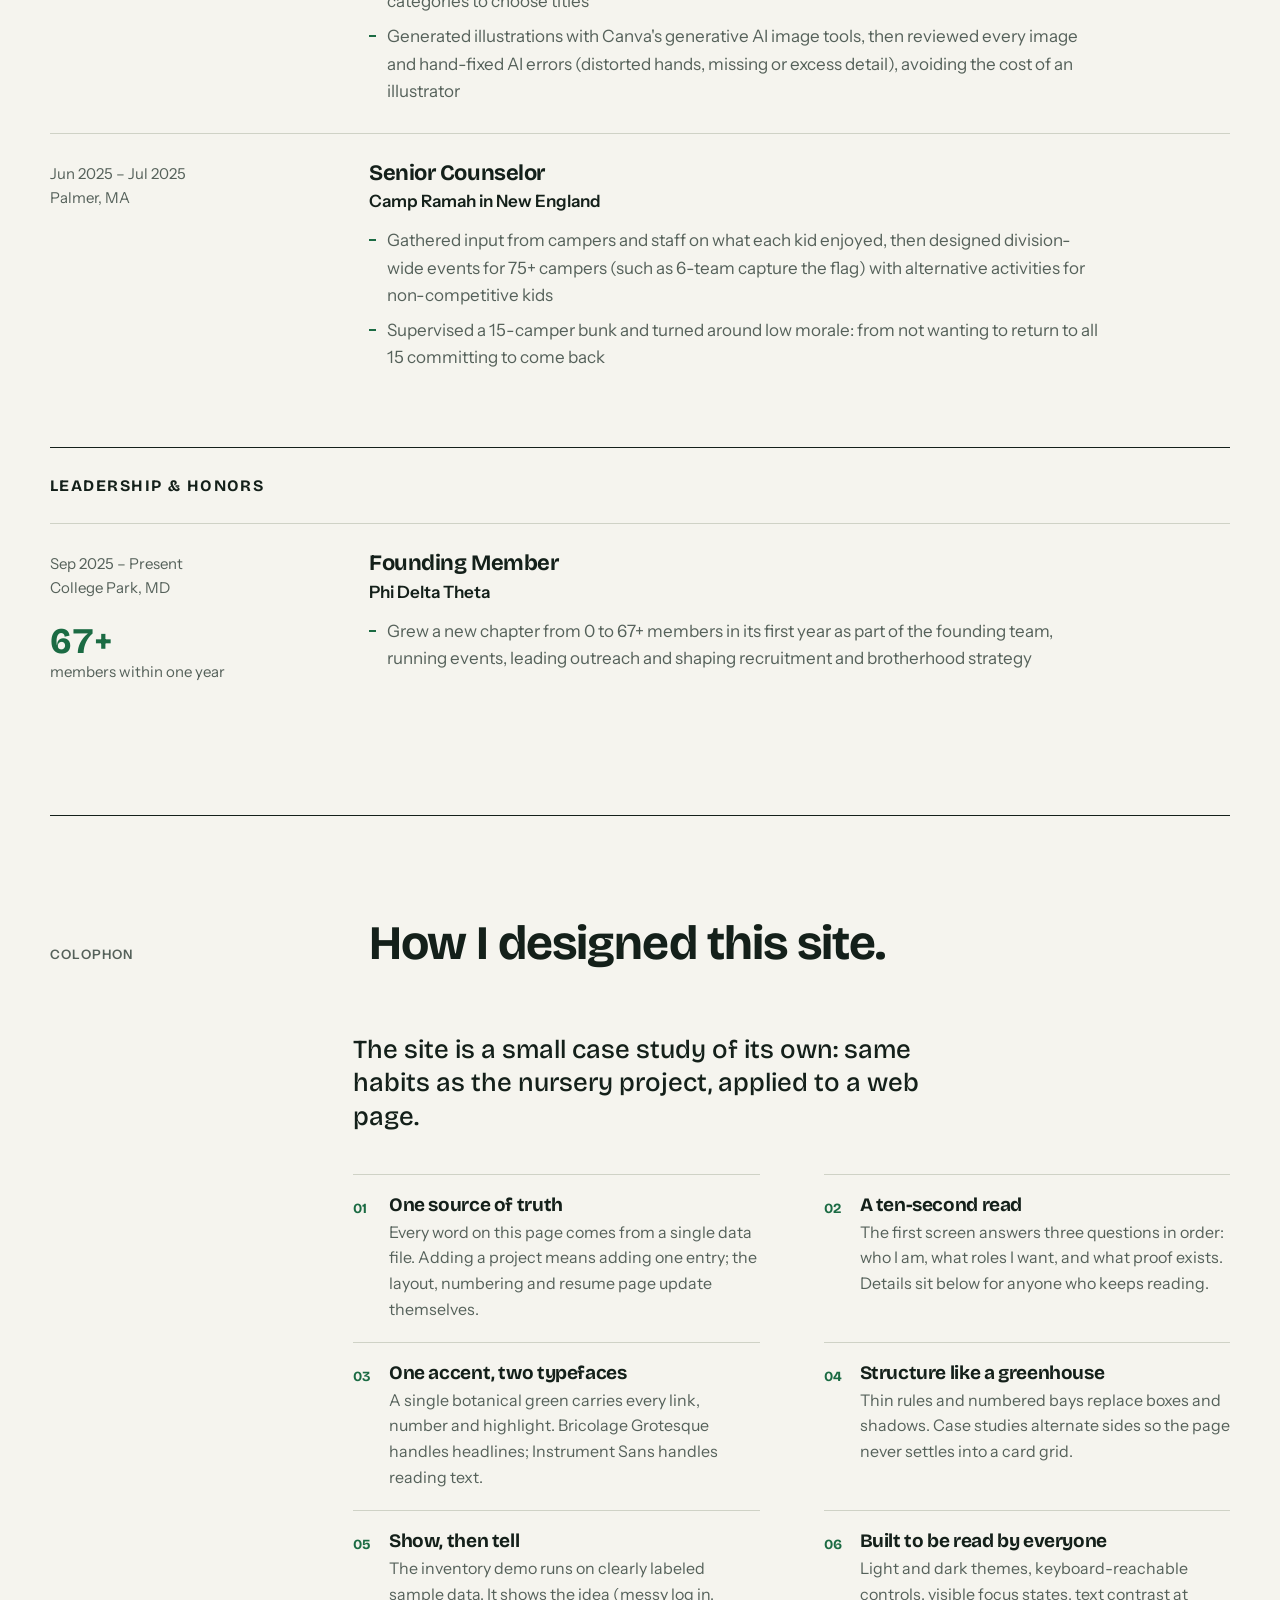
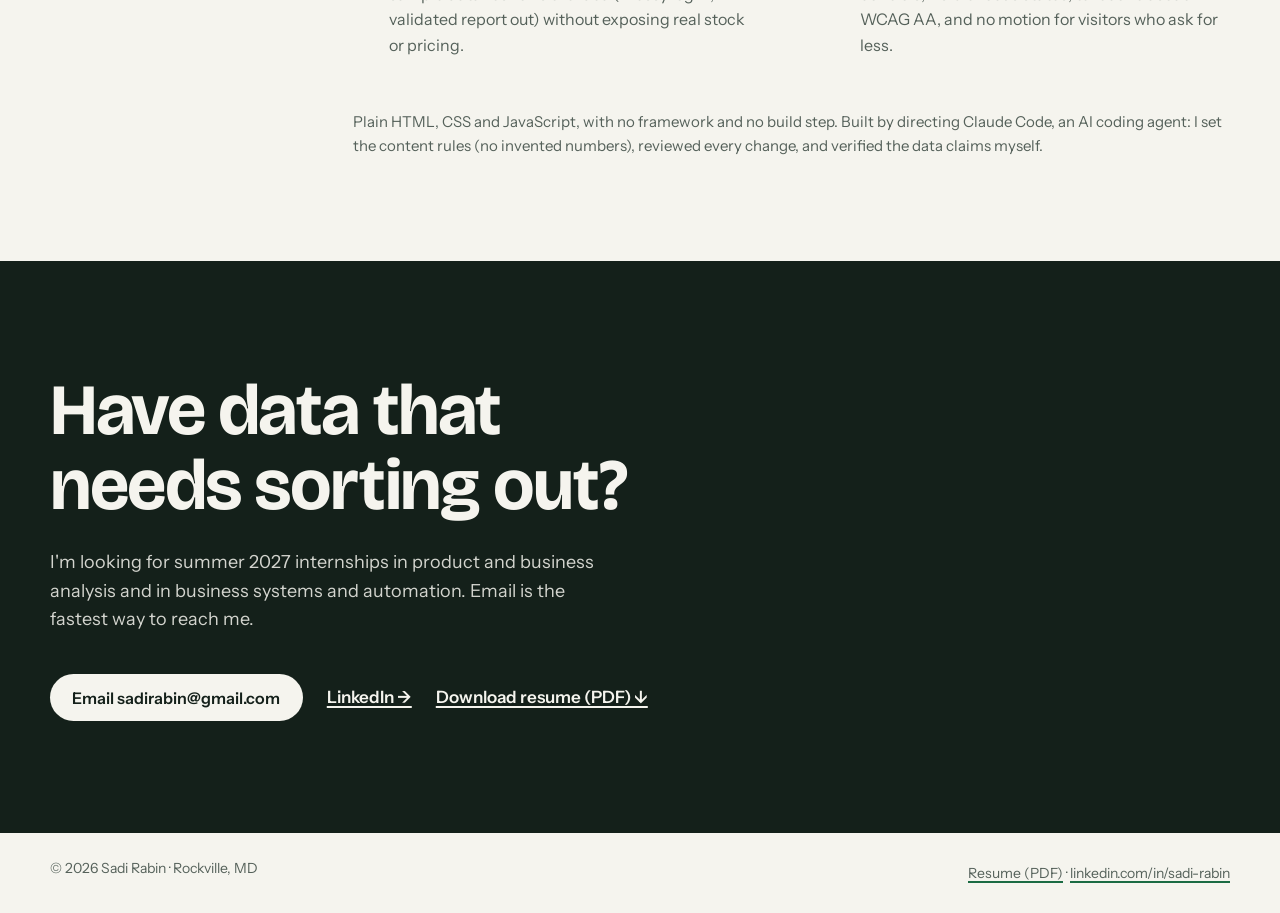
==== commit 11bfe90a: "Strengthen the KDP market-gap bullet verbs Co-Authored-By: Claude Opus 4.6 <noreply@anthropic.com>" ====
--- a/index.html
+++ b/index.html
@@ -22,7 +22,7 @@
 <link rel="preconnect" href="https://fonts.googleapis.com">
 <link rel="preconnect" href="https://fonts.gstatic.com" crossorigin>
 <link rel="stylesheet" href="https://fonts.googleapis.com/css2?family=Bricolage+Grotesque:opsz,wght@12..96,500..800&family=Instrument+Sans:ital,wght@0,400..700;1,400&display=swap">
-<link rel="stylesheet" href="styles.css?v=20261116j">
+<link rel="stylesheet" href="styles.css?v=20261116k">
 </head>
 <body>
 <a class="skip" href="#main">Skip to content</a>
@@ -90,7 +90,7 @@
 
 <noscript><p class="wrap" style="padding:2rem 0">This site needs JavaScript to display its content. You can reach Sadi Rabin at sadirabin@gmail.com.</p></noscript>
 
-<script src="data.js?v=20261116j"></script>
-<script src="app.js?v=20261116j"></script>
+<script src="data.js?v=20261116k"></script>
+<script src="app.js?v=20261116k"></script>
 </body>
 </html>
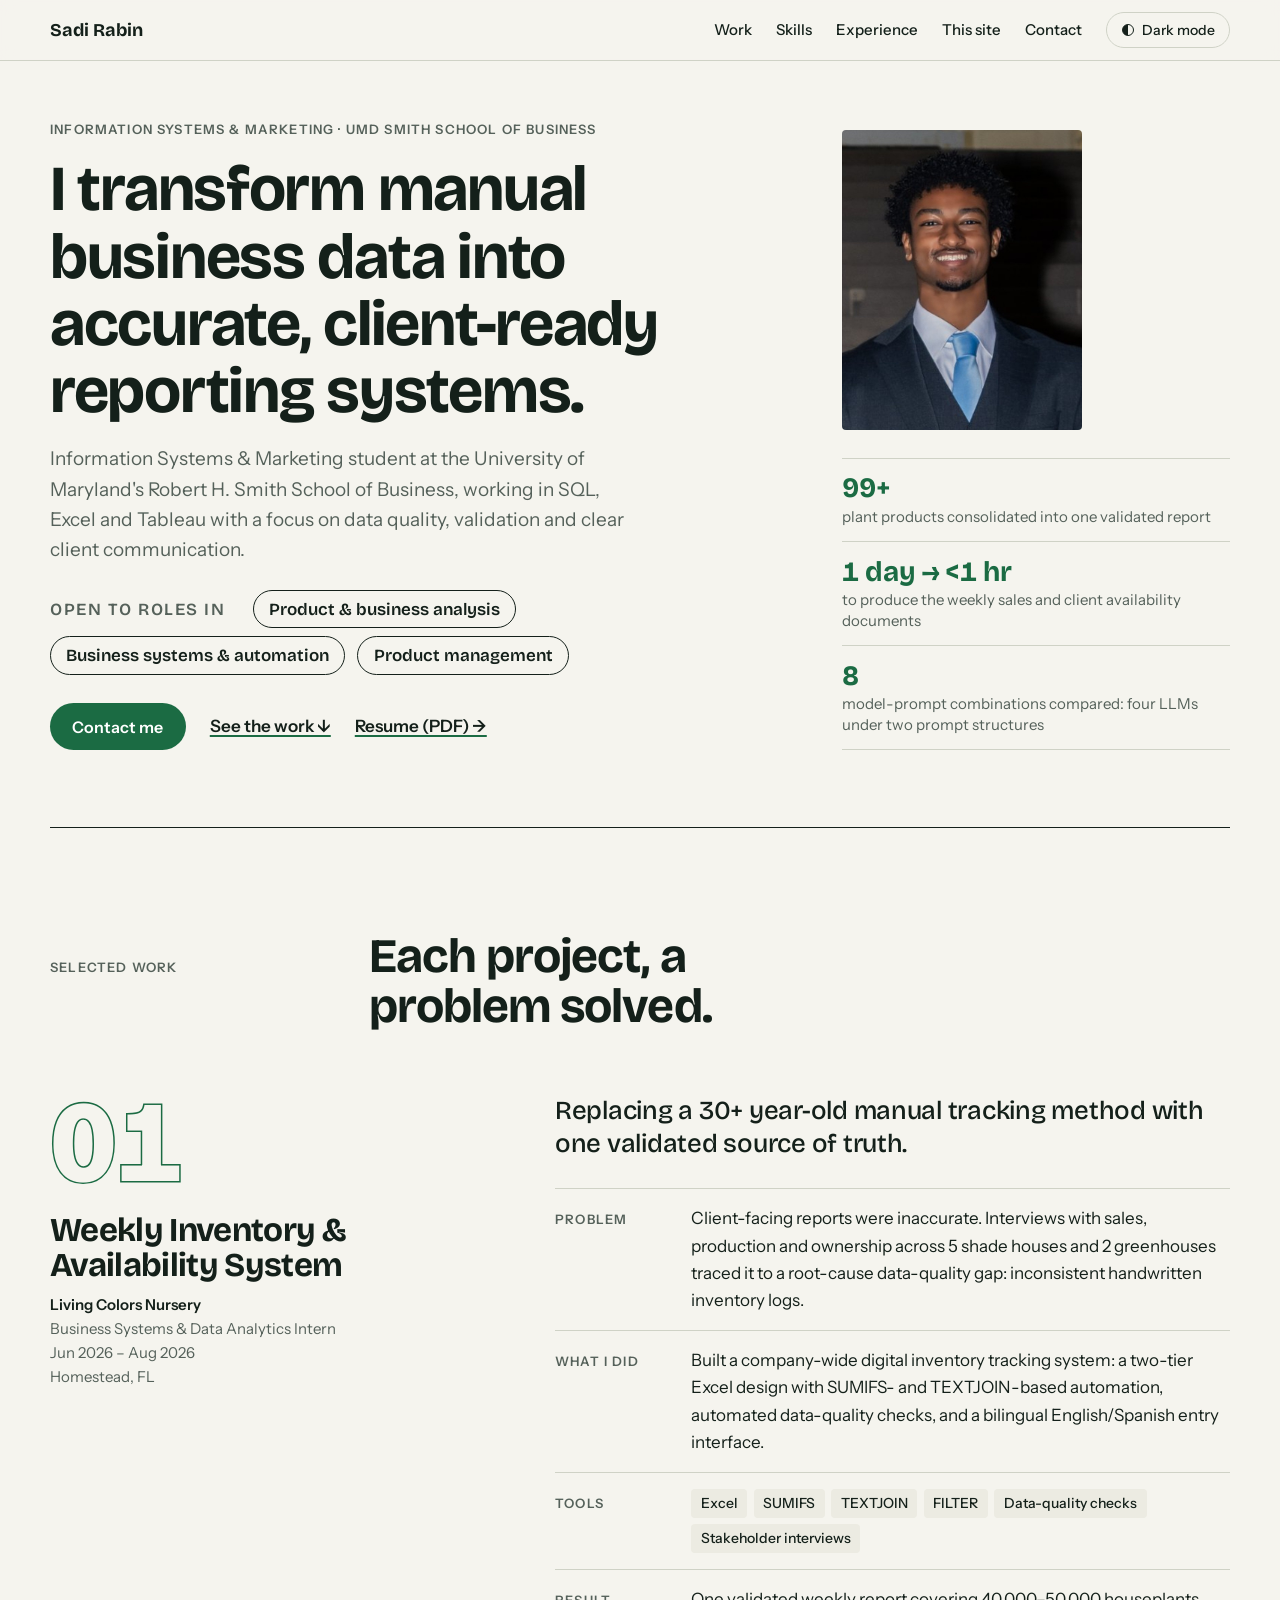
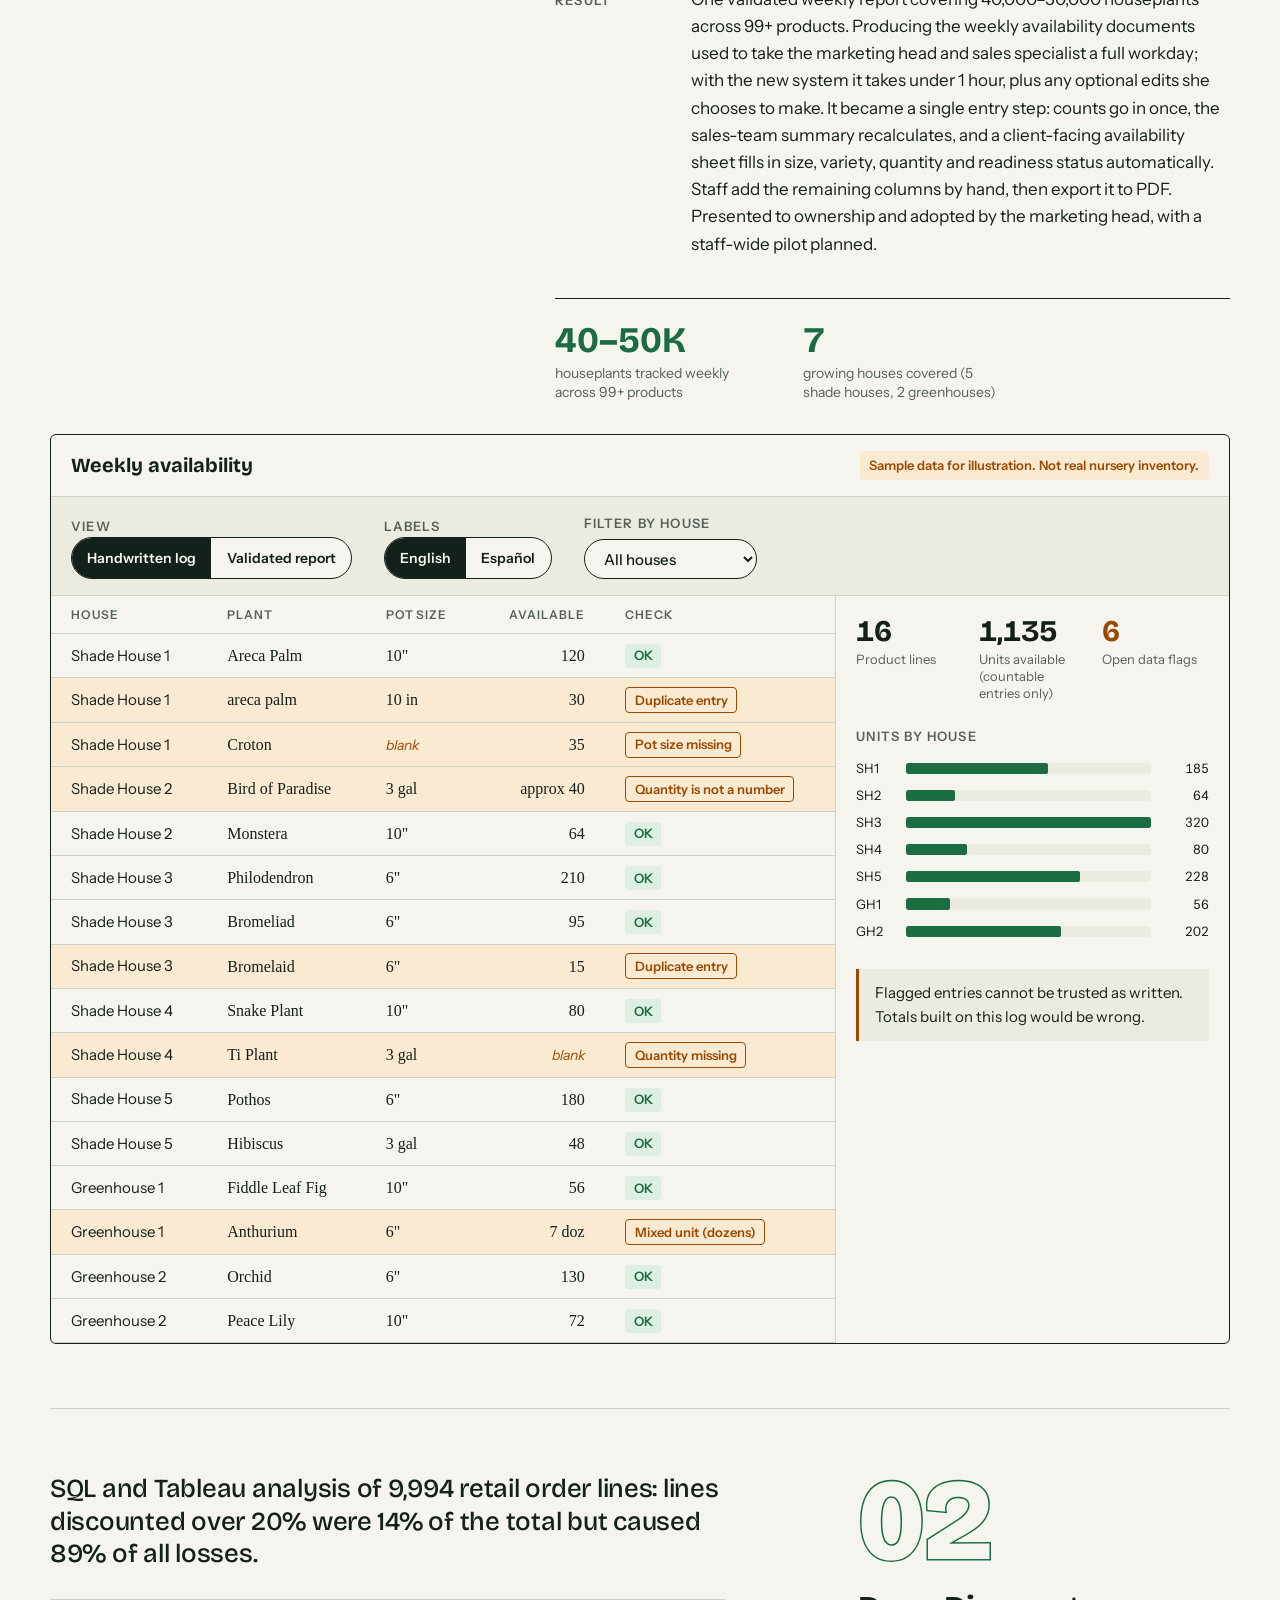
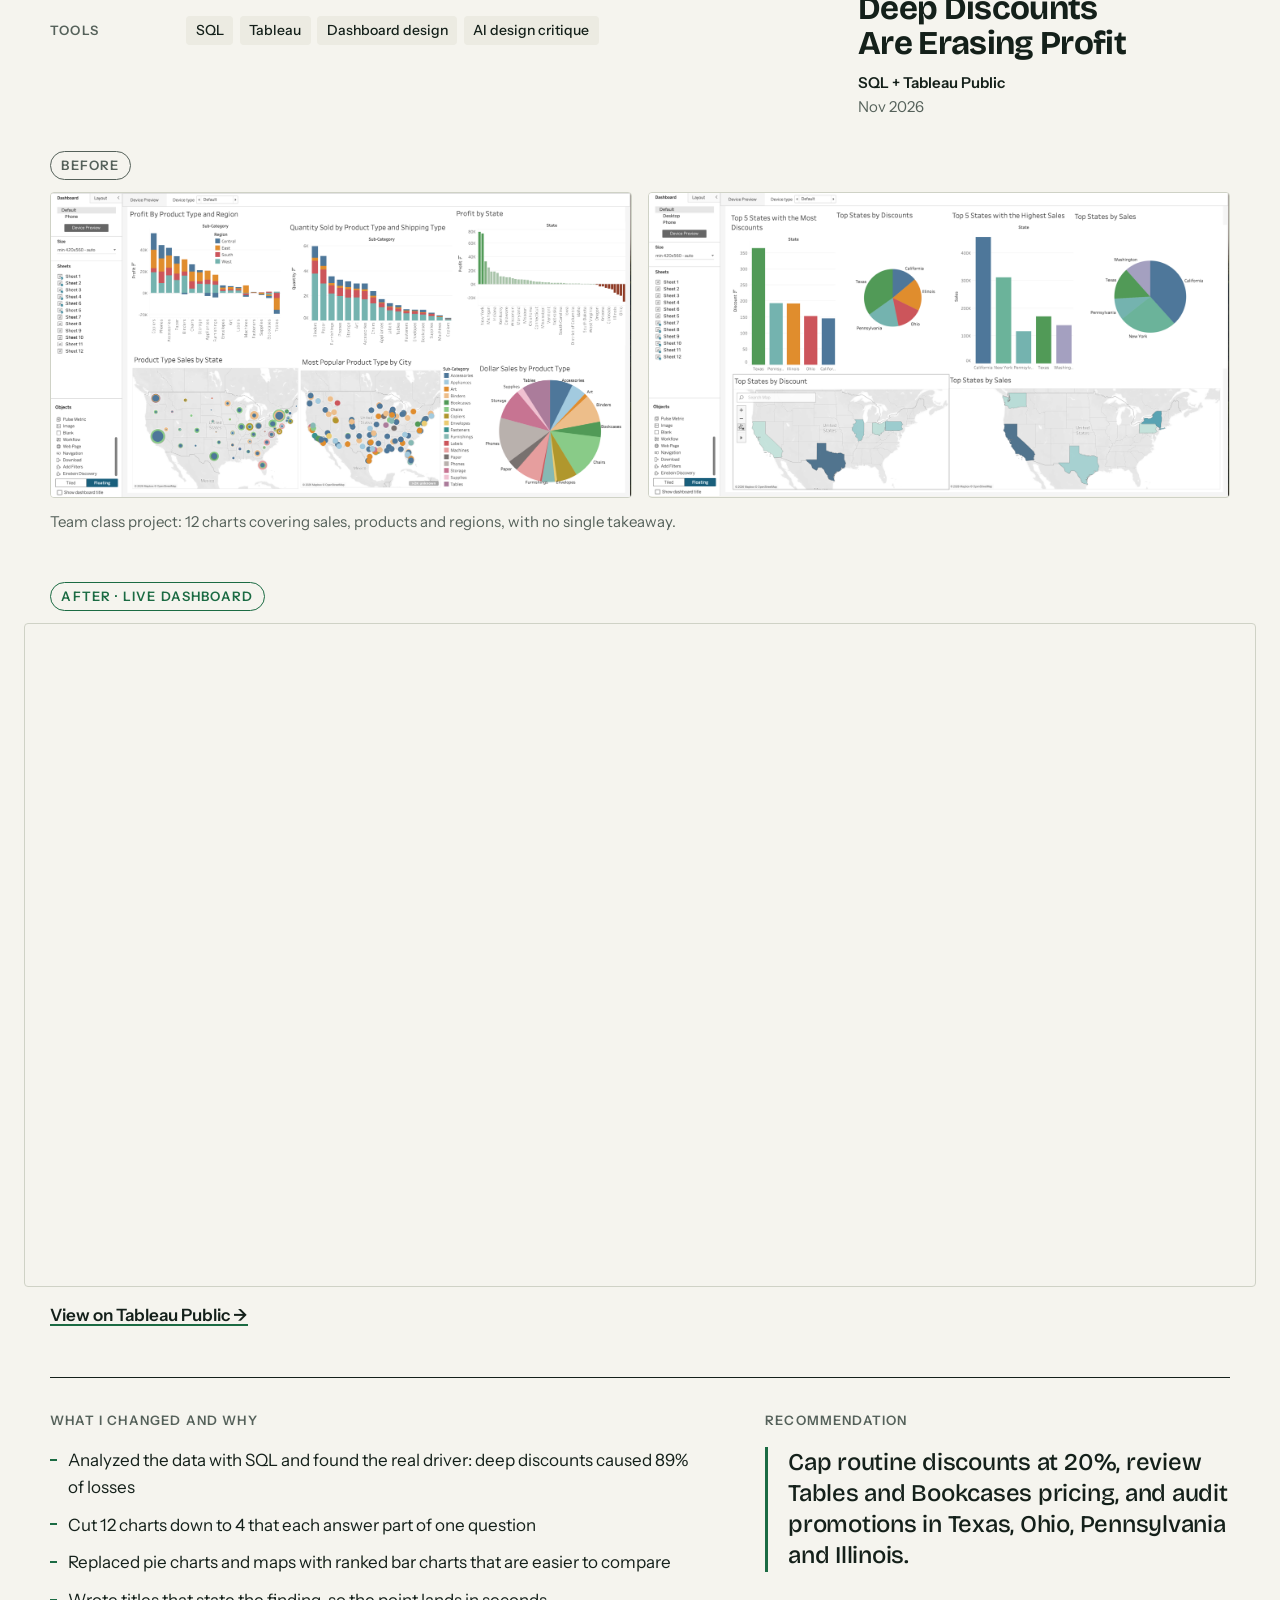
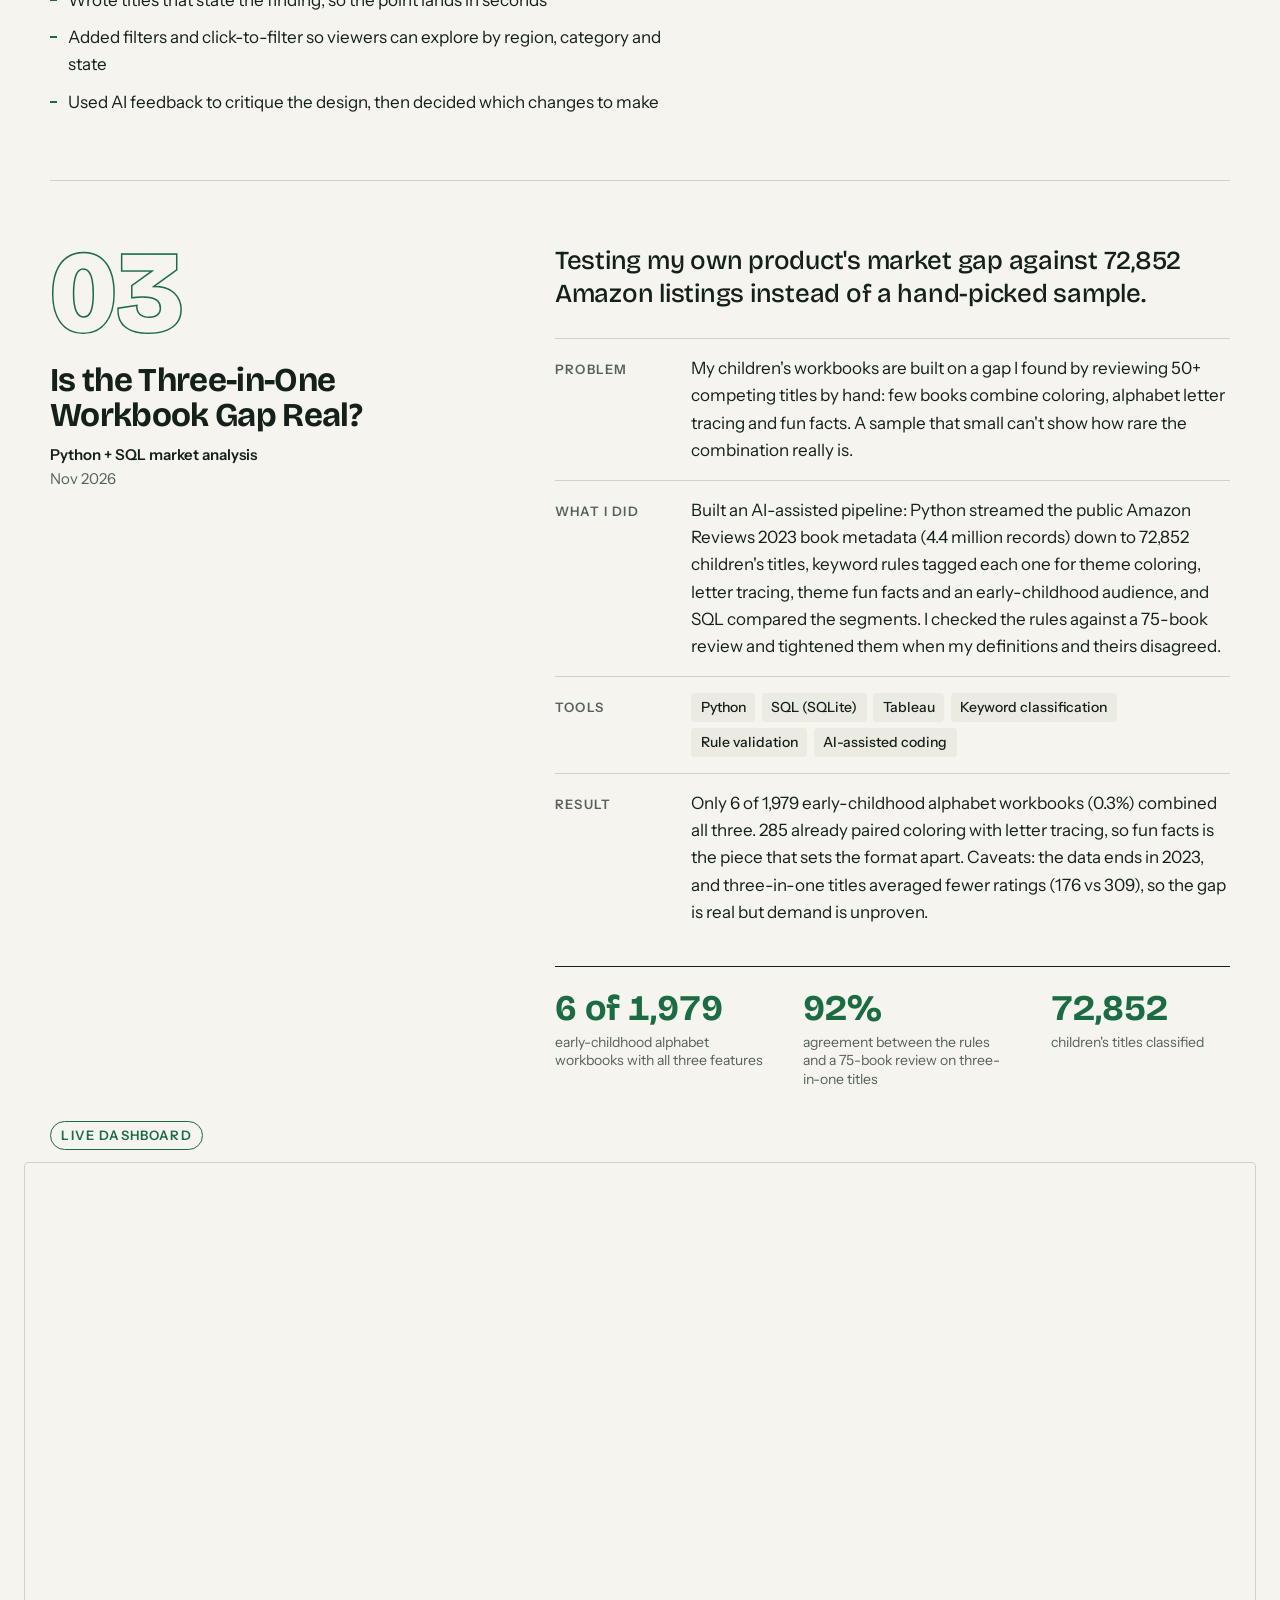
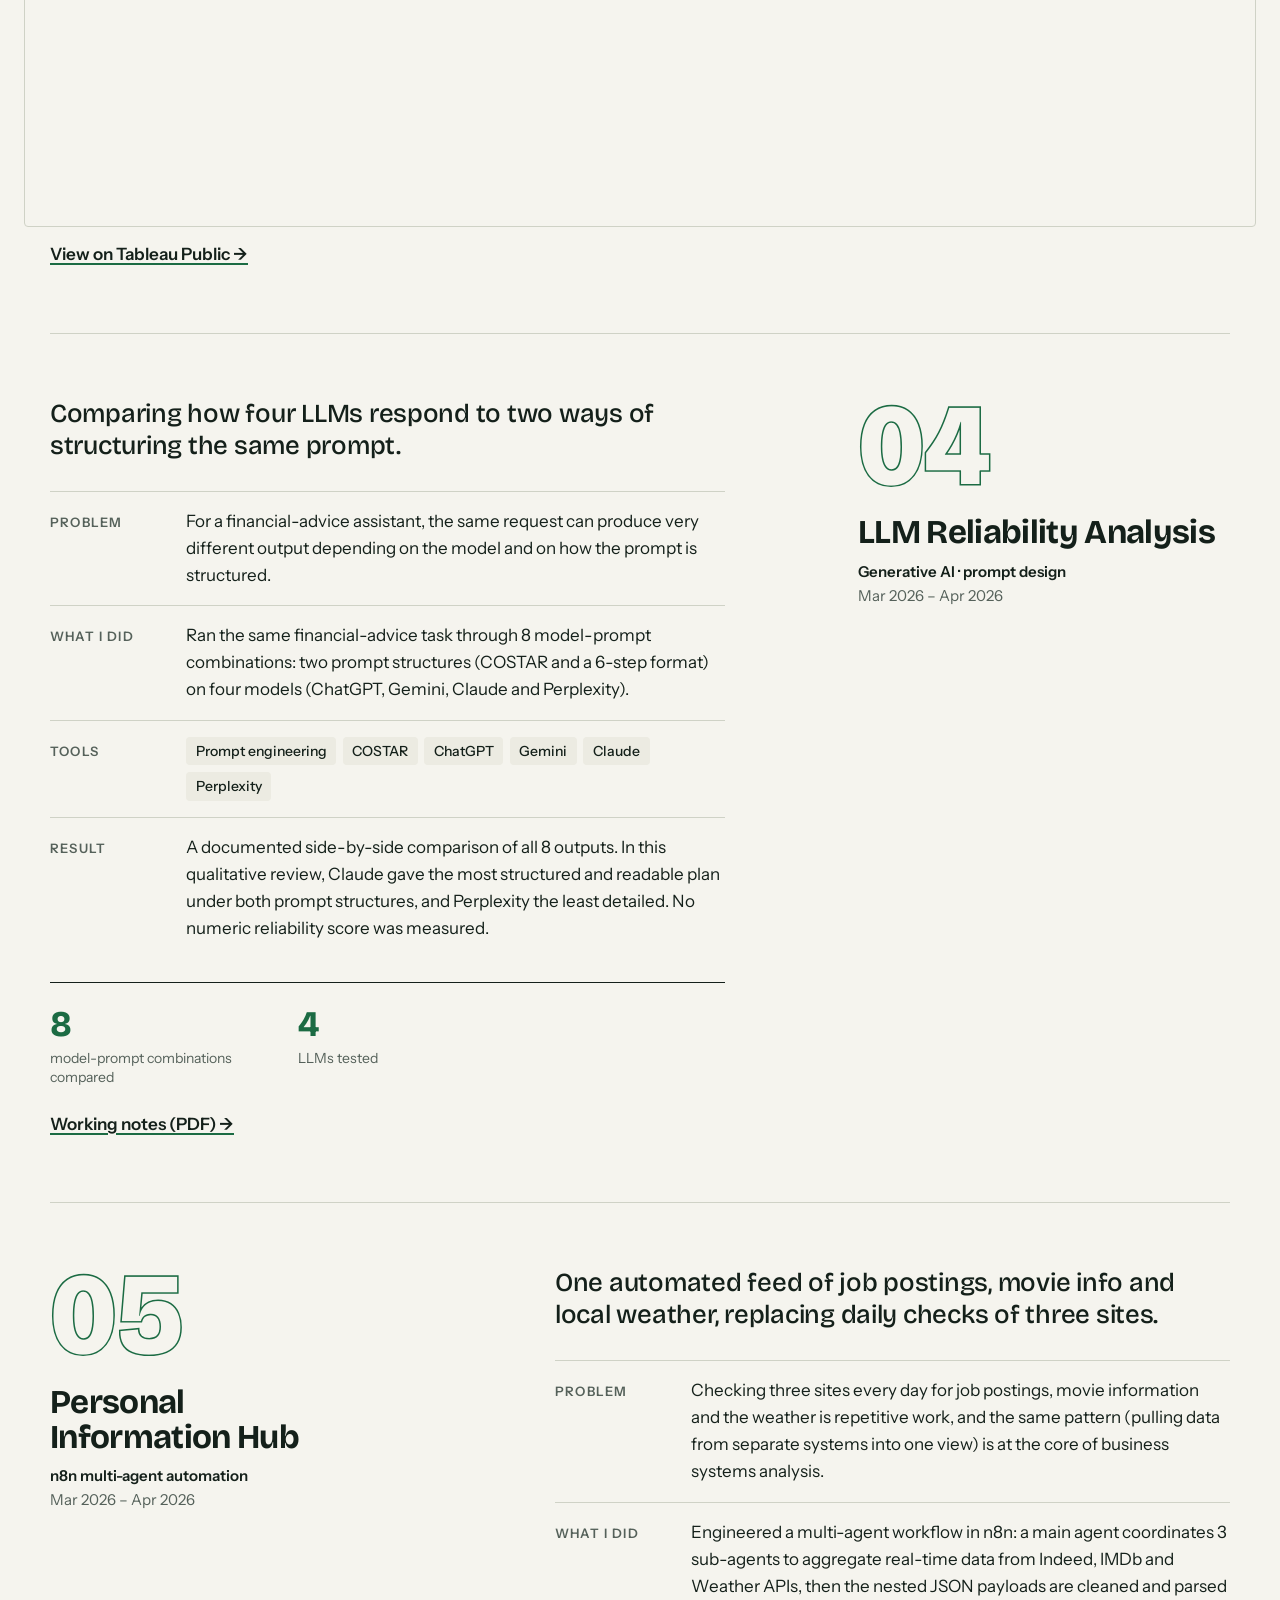
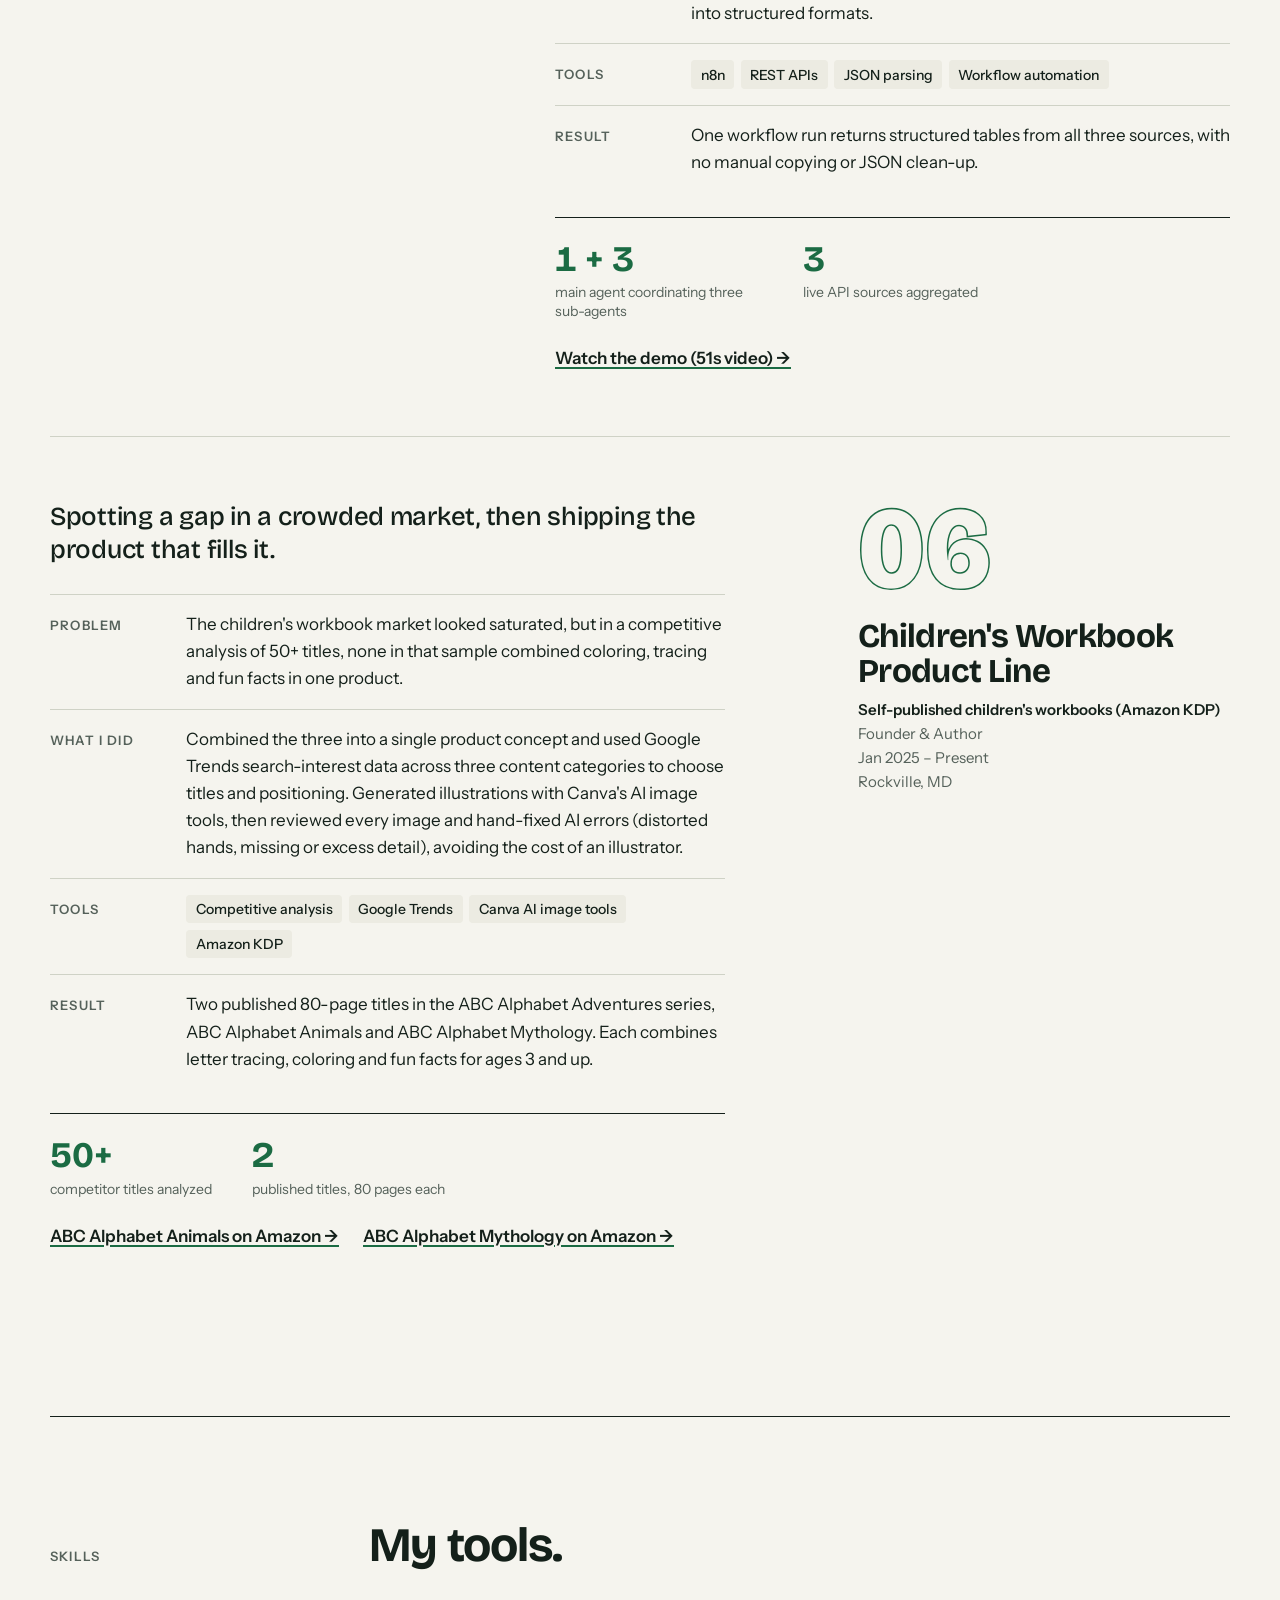
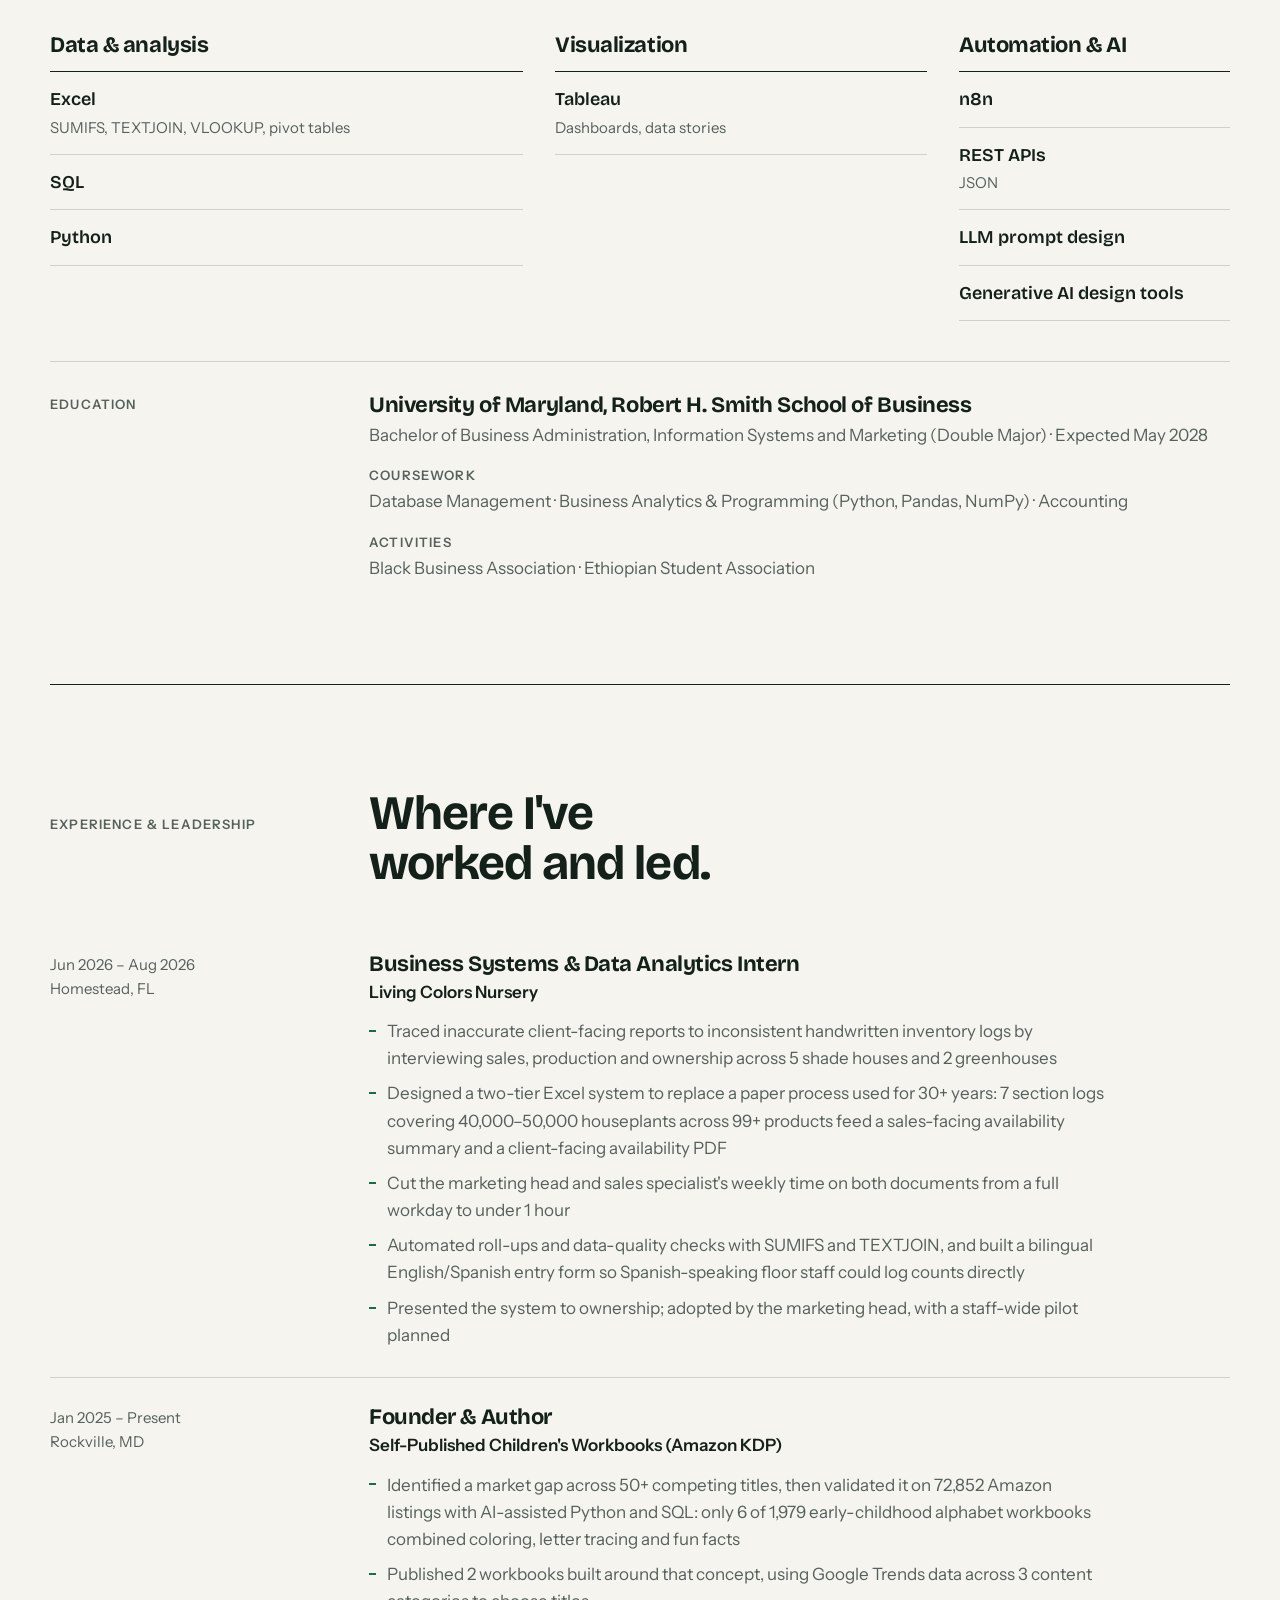
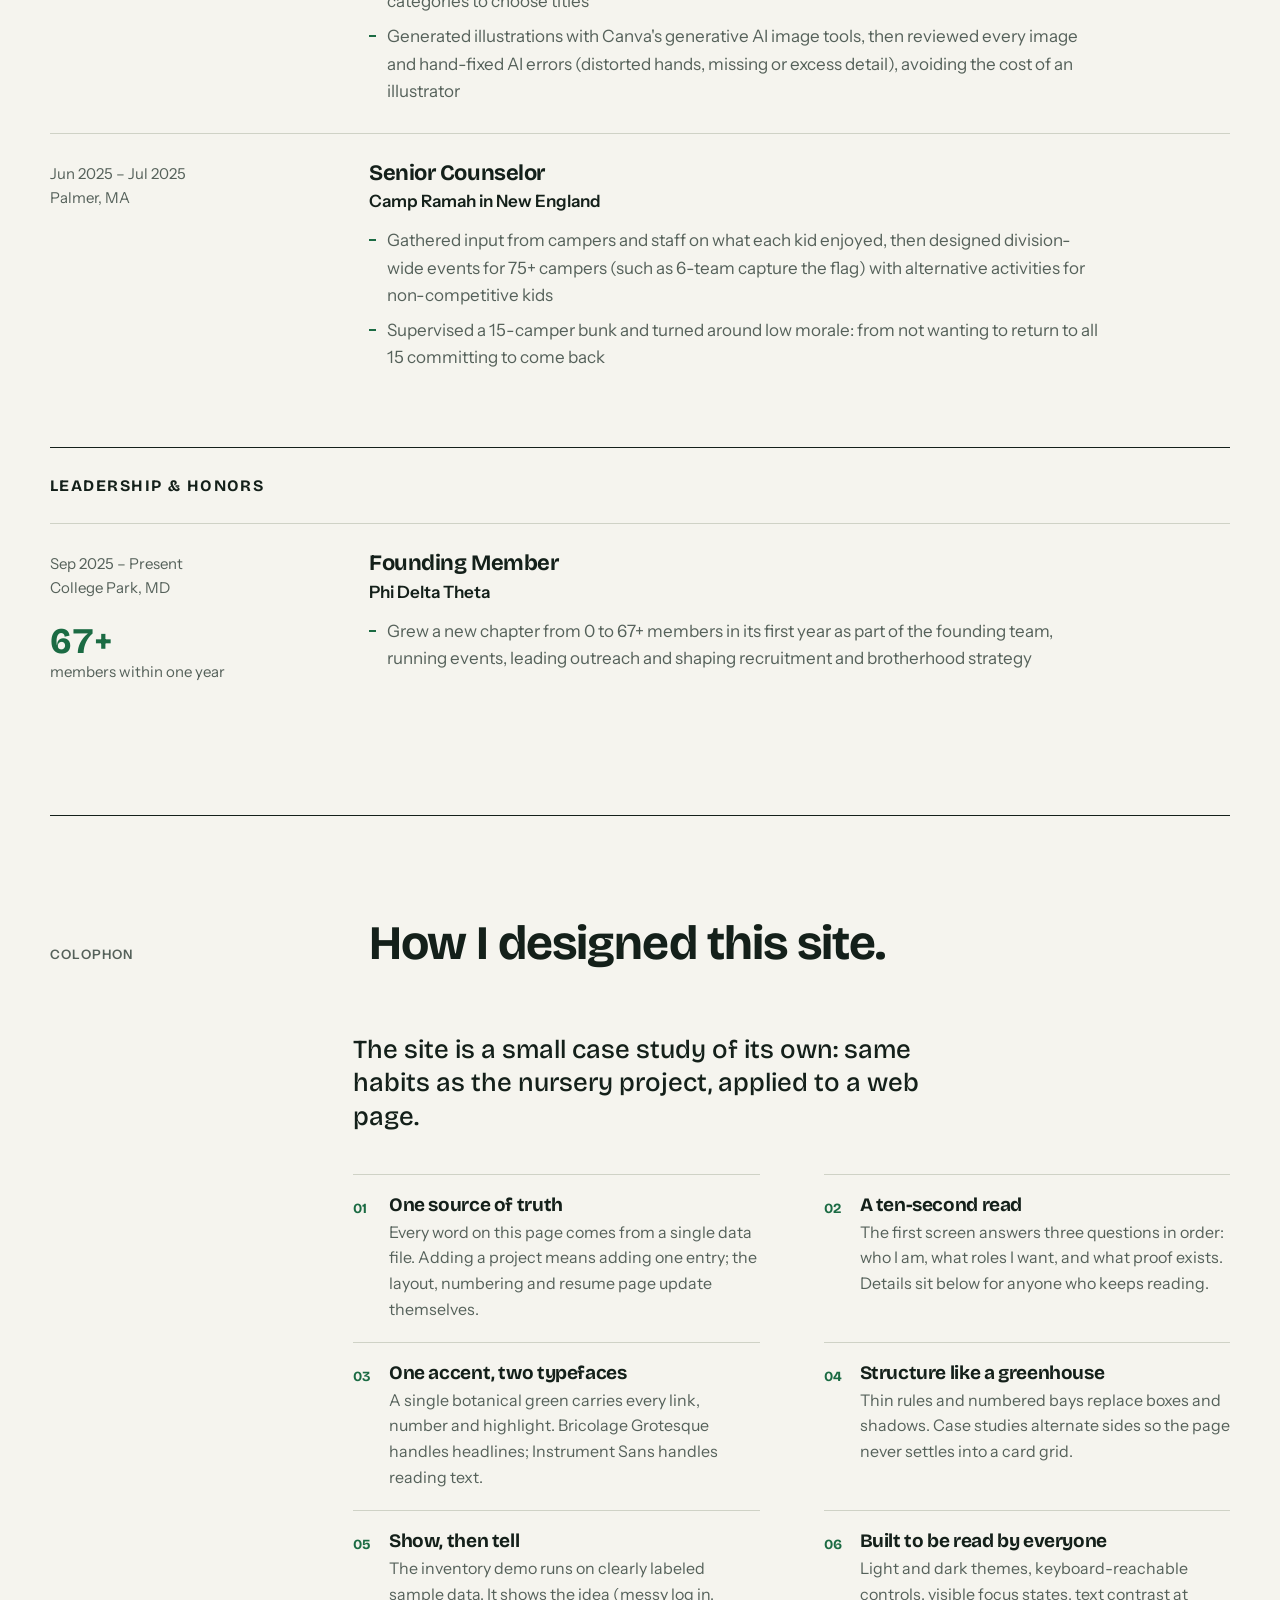
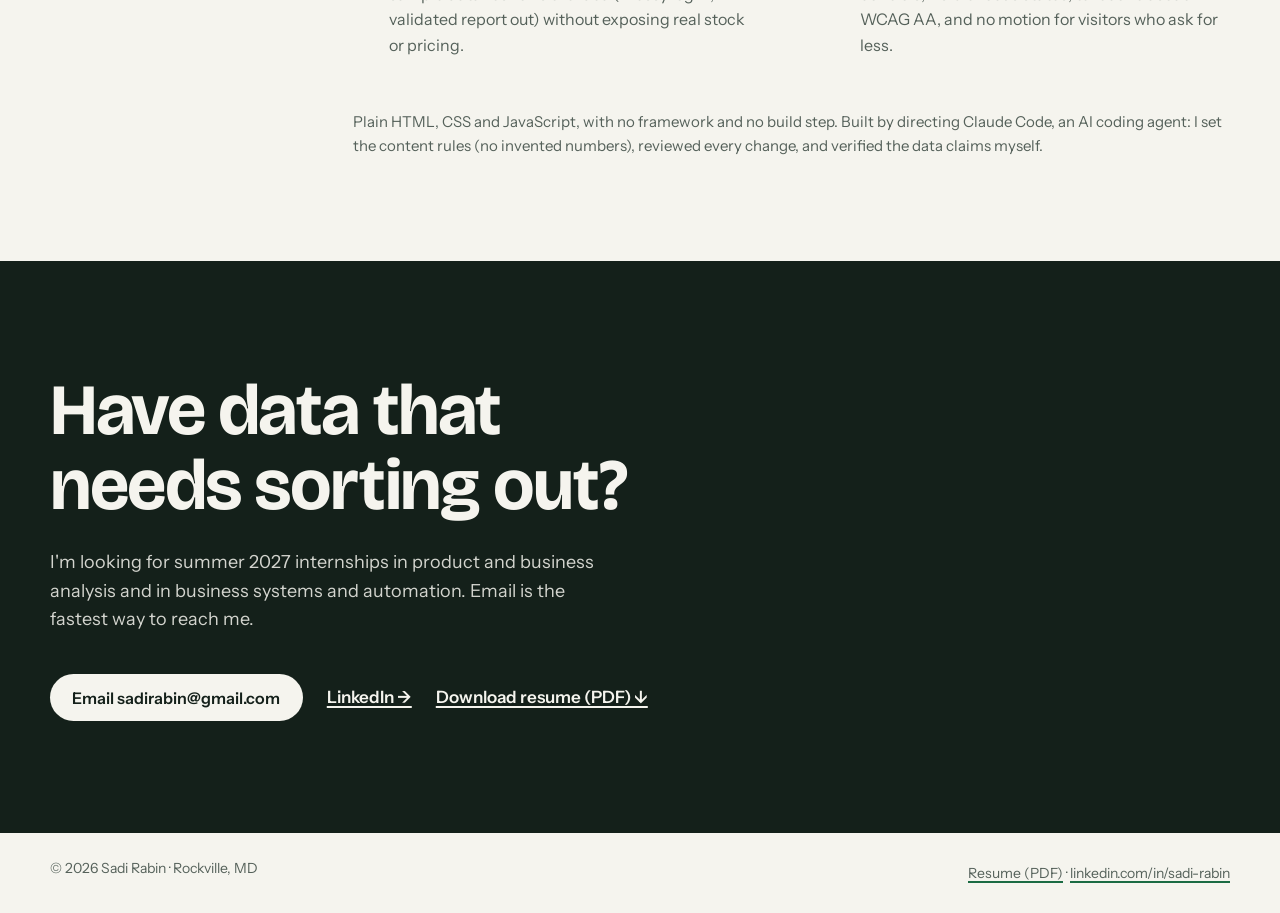
==== commit ddda7c3f: "Apply family review: new headline and section titles, houseplants, no bold in bullets Co-Authored-By" ====
--- a/index.html
+++ b/index.html
@@ -4,7 +4,7 @@
 <meta charset="utf-8">
 <meta name="viewport" content="width=device-width, initial-scale=1">
 <title>Sadi Rabin · Product and business analysis, business systems and automation</title>
-<meta name="description" content="Sadi Rabin is an Information Systems & Marketing student at UMD's Smith School of Business who turns messy, manual business data into accurate, client-ready reporting systems.">
+<meta name="description" content="Sadi Rabin is an Information Systems & Marketing student at UMD's Smith School of Business who transforms manual business data into accurate, client-ready reporting systems.">
 <meta name="color-scheme" content="light dark">
 <meta property="og:title" content="Sadi Rabin · Portfolio">
 <meta property="og:description" content="Turning messy, manual business data into accurate, client-ready reporting systems.">
@@ -22,7 +22,7 @@
 <link rel="preconnect" href="https://fonts.googleapis.com">
 <link rel="preconnect" href="https://fonts.gstatic.com" crossorigin>
 <link rel="stylesheet" href="https://fonts.googleapis.com/css2?family=Bricolage+Grotesque:opsz,wght@12..96,500..800&family=Instrument+Sans:ital,wght@0,400..700;1,400&display=swap">
-<link rel="stylesheet" href="styles.css?v=20261116k">
+<link rel="stylesheet" href="styles.css?v=20261117a">
 </head>
 <body>
 <a class="skip" href="#main">Skip to content</a>
@@ -52,7 +52,7 @@
   <section class="wrap section" id="work" aria-labelledby="work-h">
     <div class="section-head">
       <p class="kicker">Selected work</p>
-      <h2 id="work-h">Projects, each a problem solved.</h2>
+      <h2 id="work-h">Each project, a problem solved.</h2>
     </div>
     <div id="projects"></div>
   </section>
@@ -60,7 +60,7 @@
   <section class="wrap section" id="skills" aria-labelledby="skills-h">
     <div class="section-head">
       <p class="kicker">Skills</p>
-      <h2 id="skills-h">Tools I work in.</h2>
+      <h2 id="skills-h">My tools.</h2>
     </div>
     <div class="skills" id="skillsBody"></div>
   </section>
@@ -90,7 +90,7 @@
 
 <noscript><p class="wrap" style="padding:2rem 0">This site needs JavaScript to display its content. You can reach Sadi Rabin at sadirabin@gmail.com.</p></noscript>
 
-<script src="data.js?v=20261116k"></script>
-<script src="app.js?v=20261116k"></script>
+<script src="data.js?v=20261117a"></script>
+<script src="app.js?v=20261117a"></script>
 </body>
 </html>
